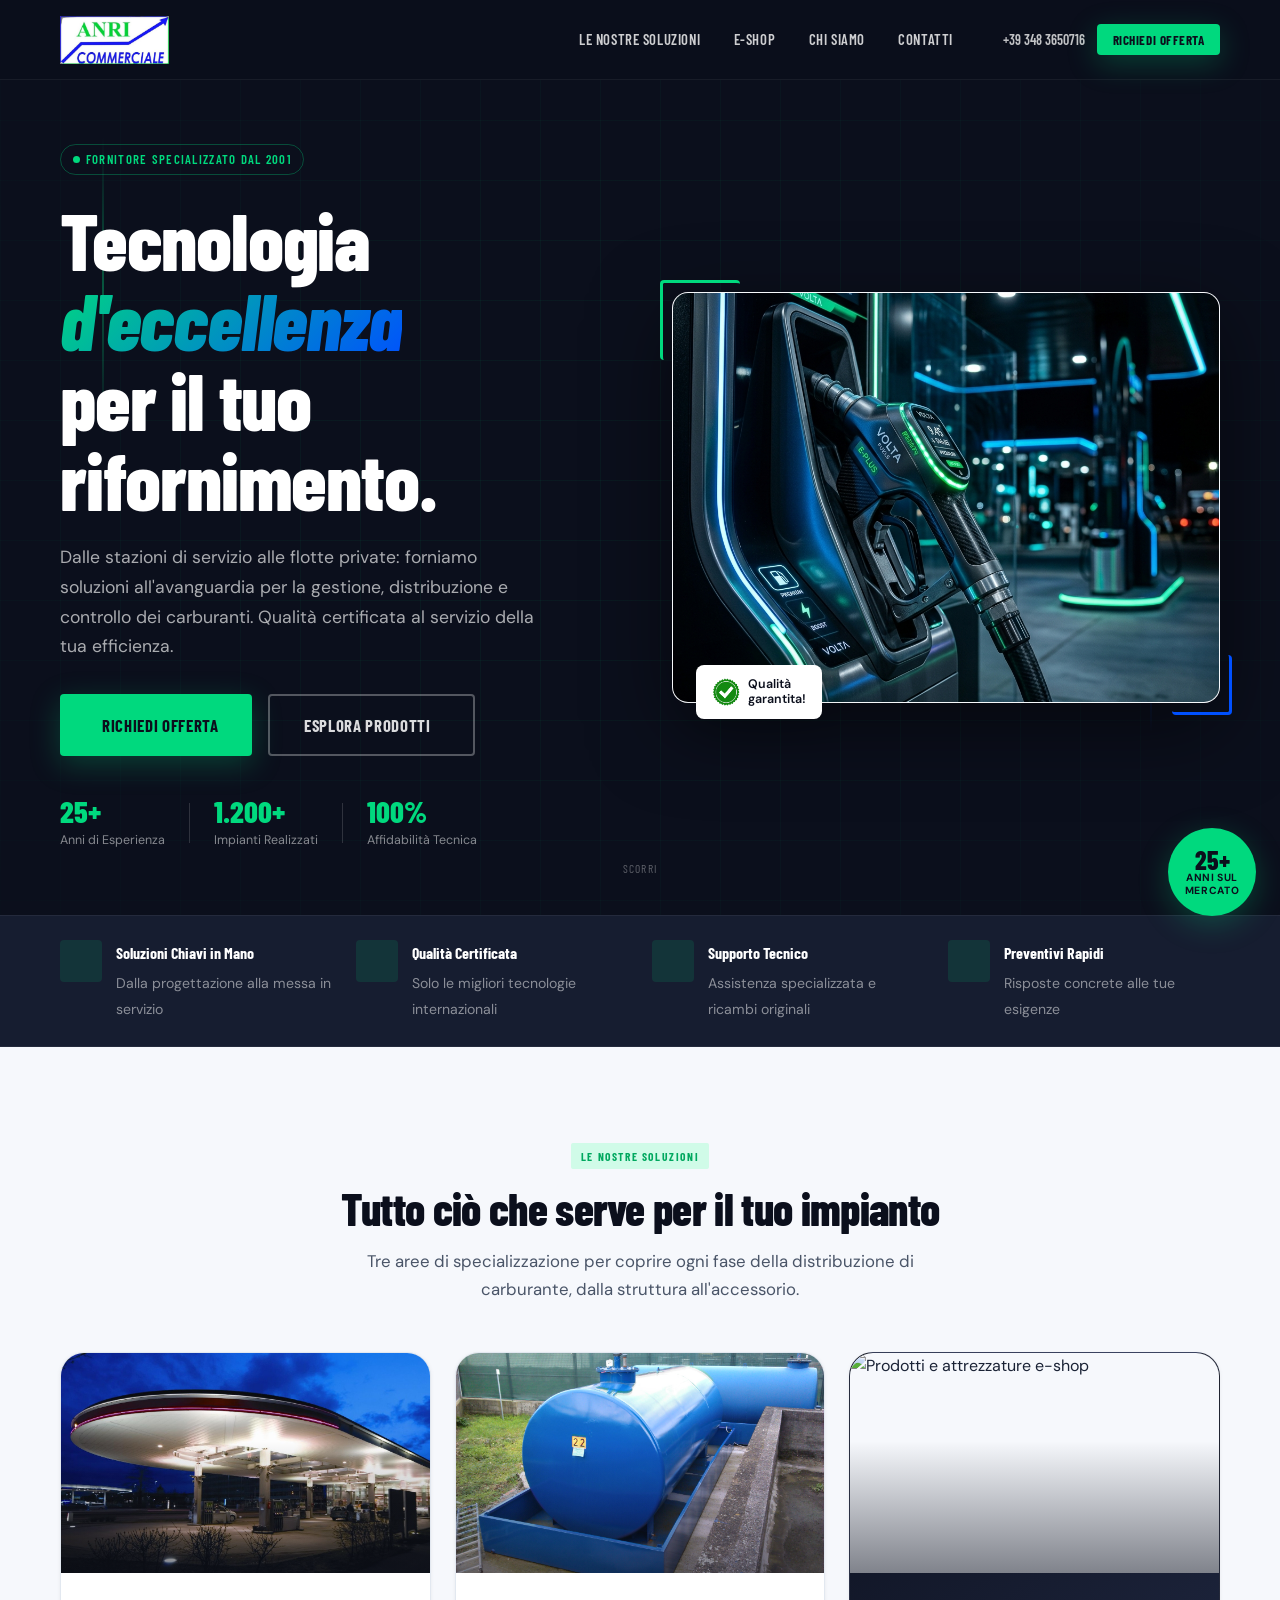
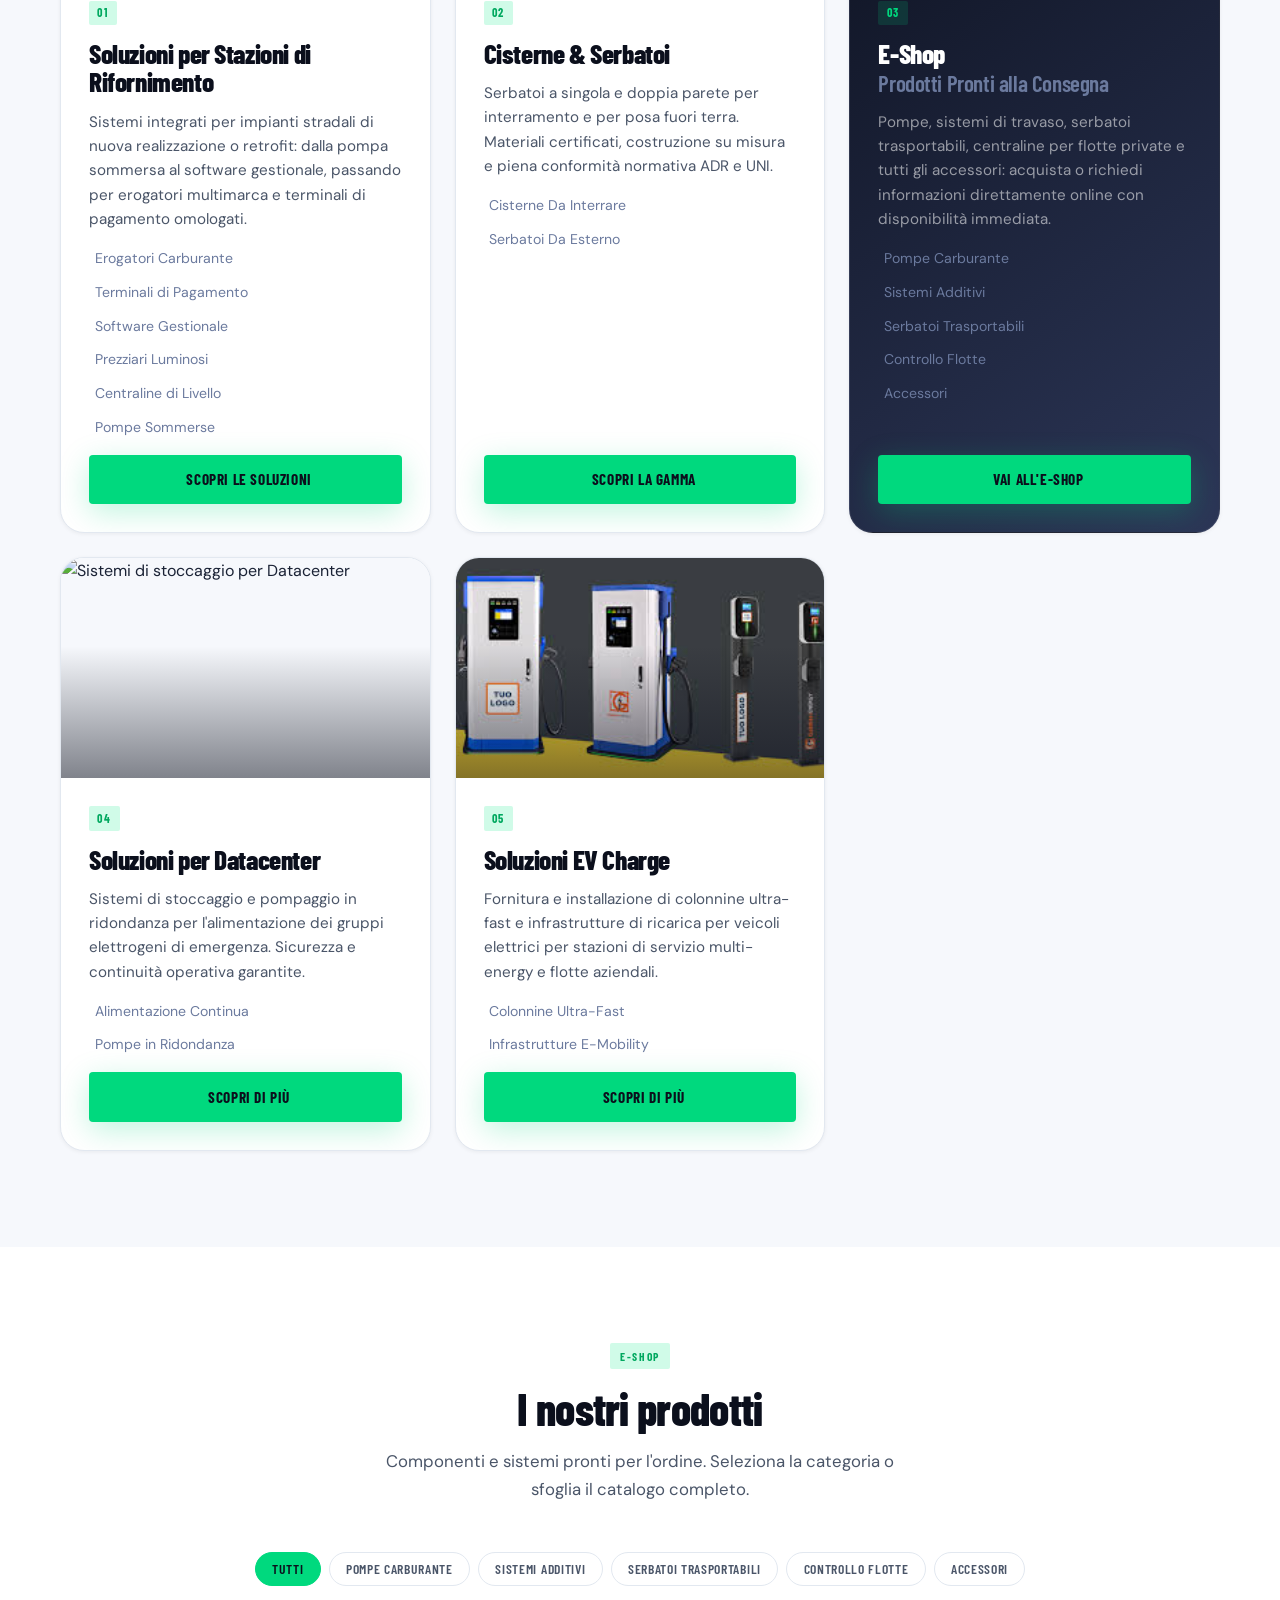
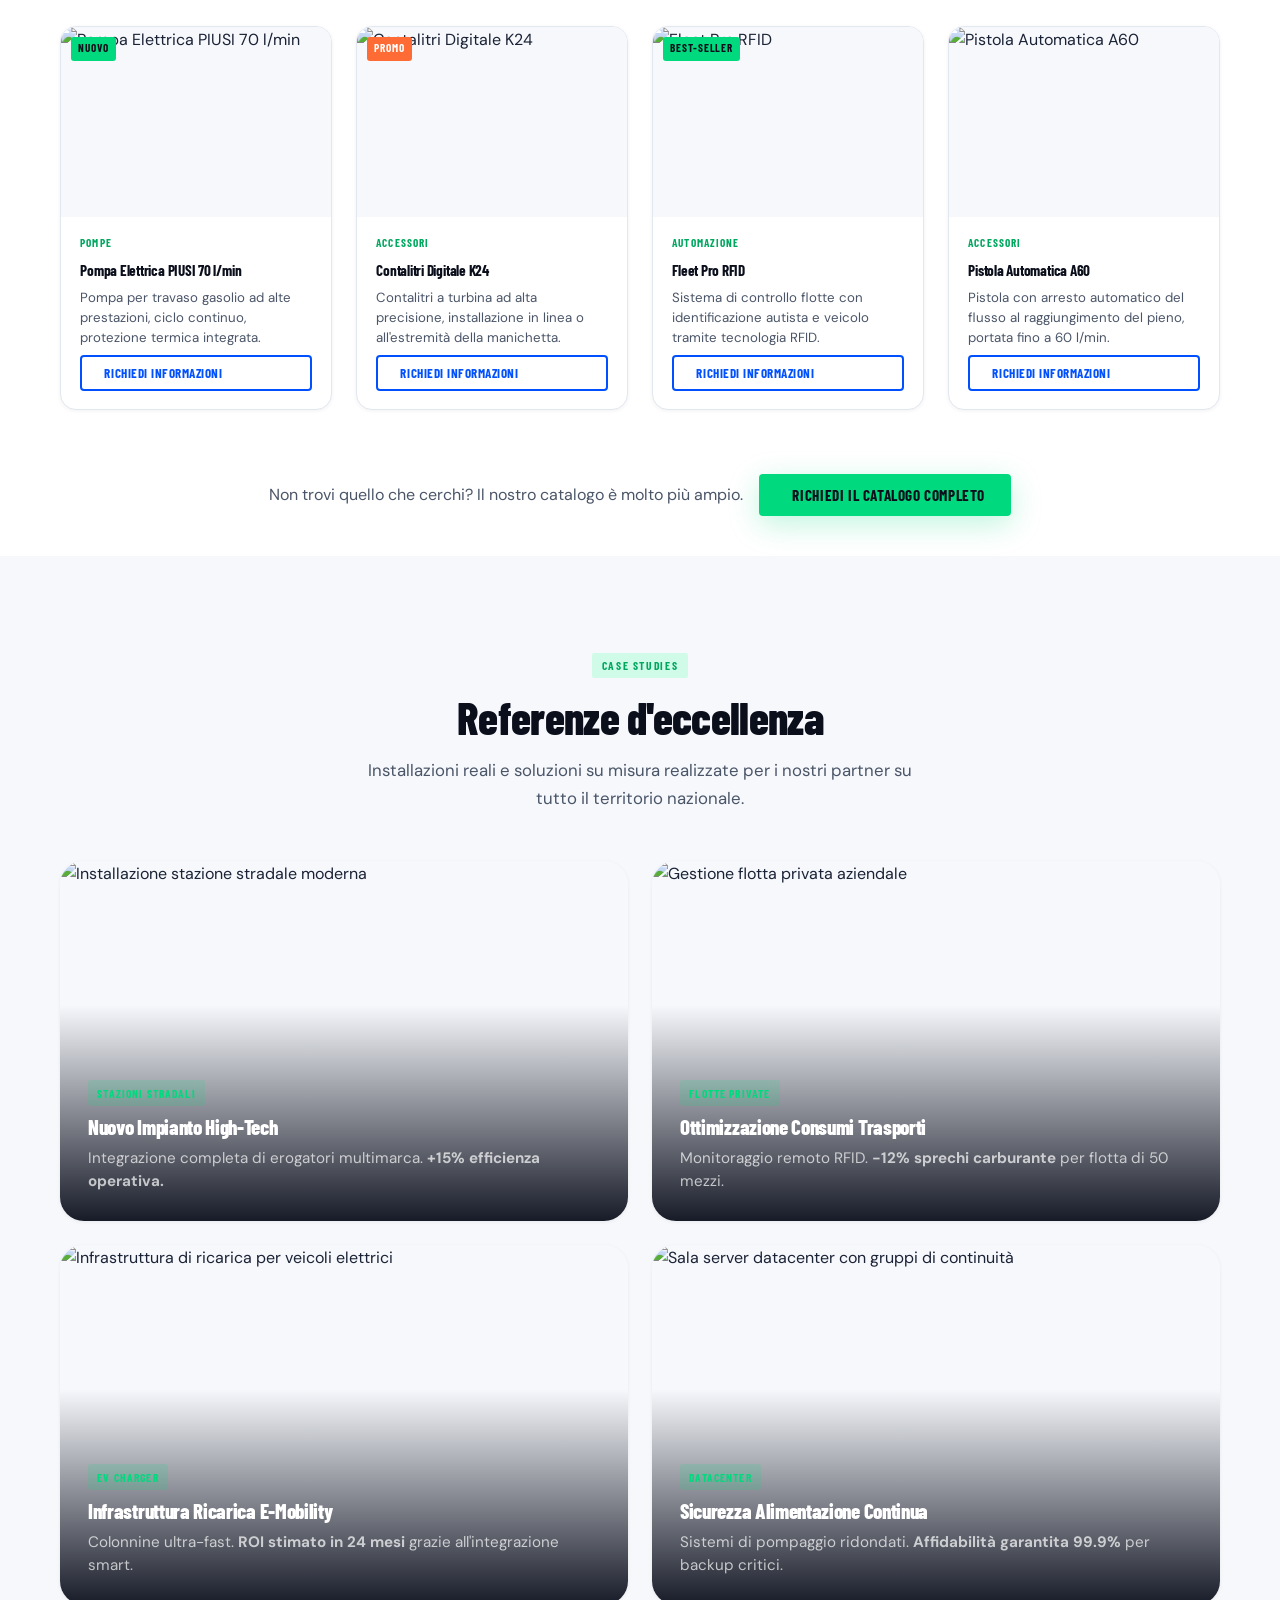
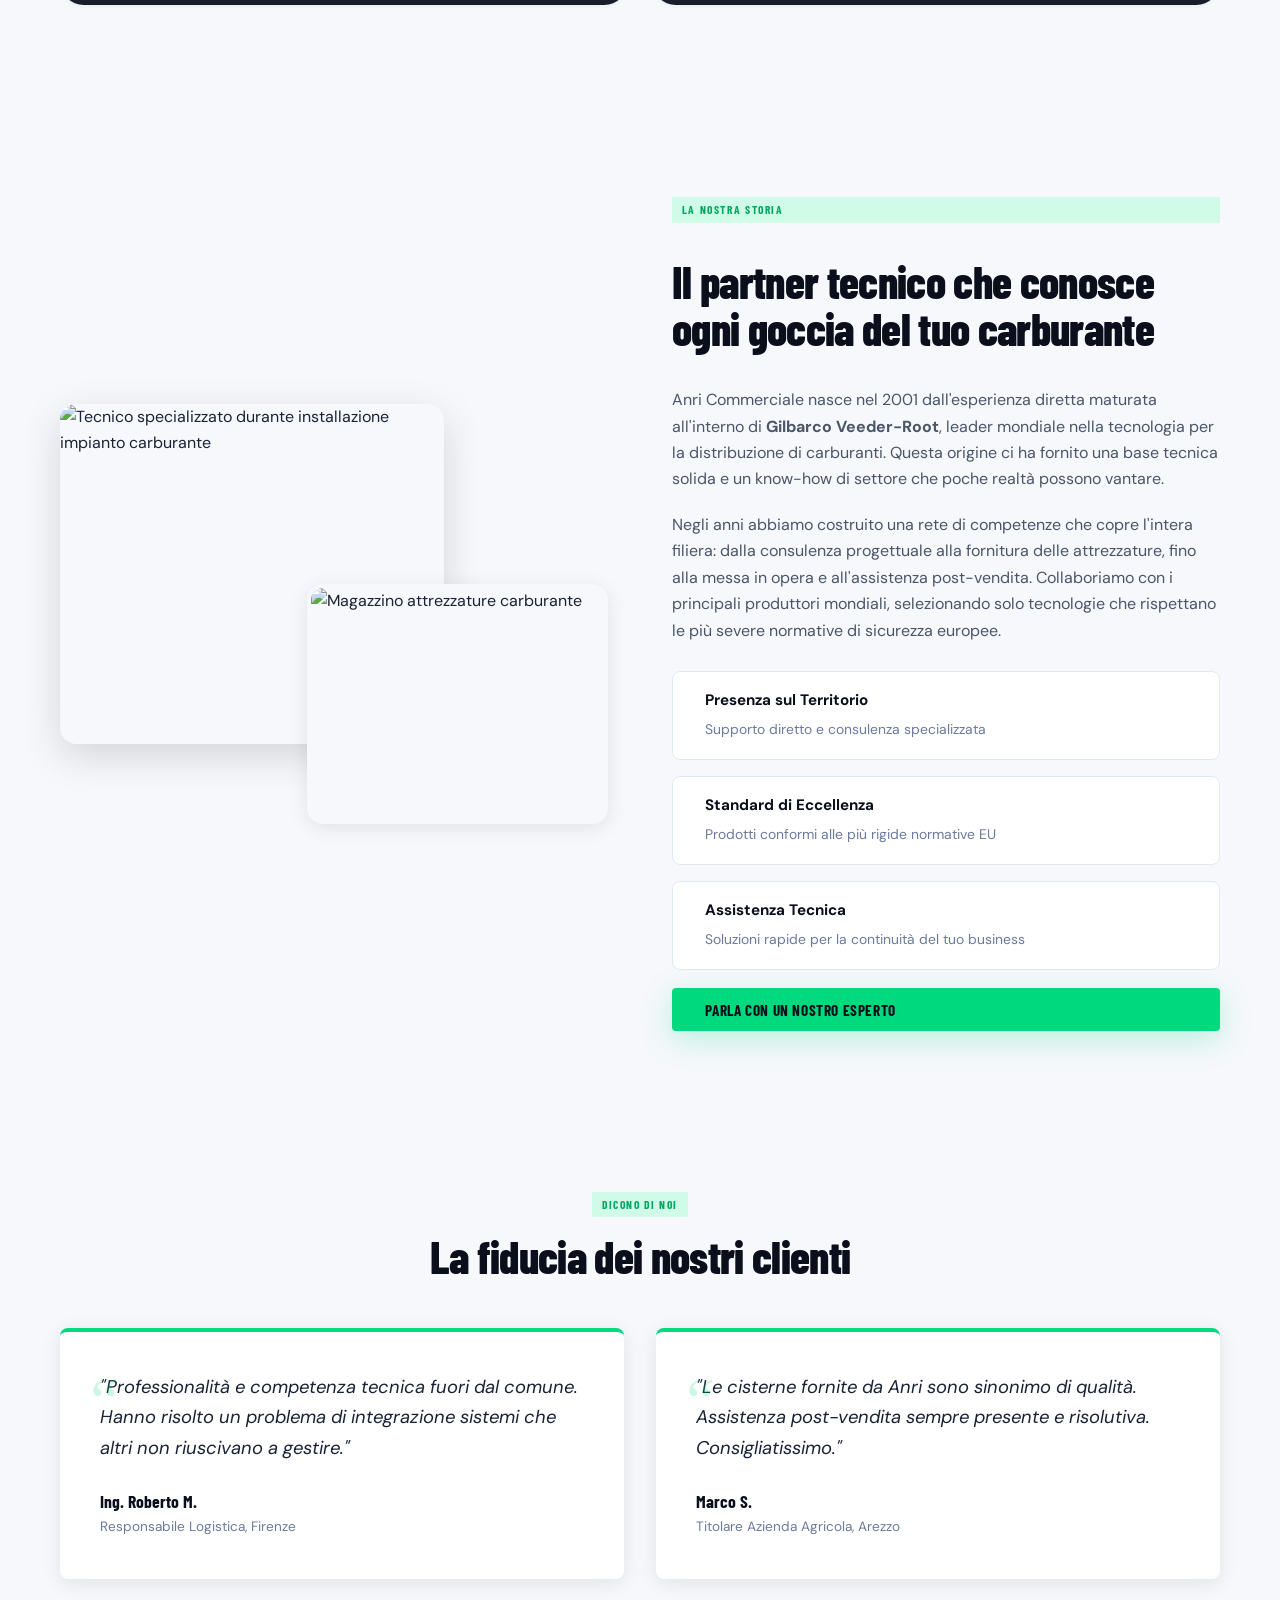
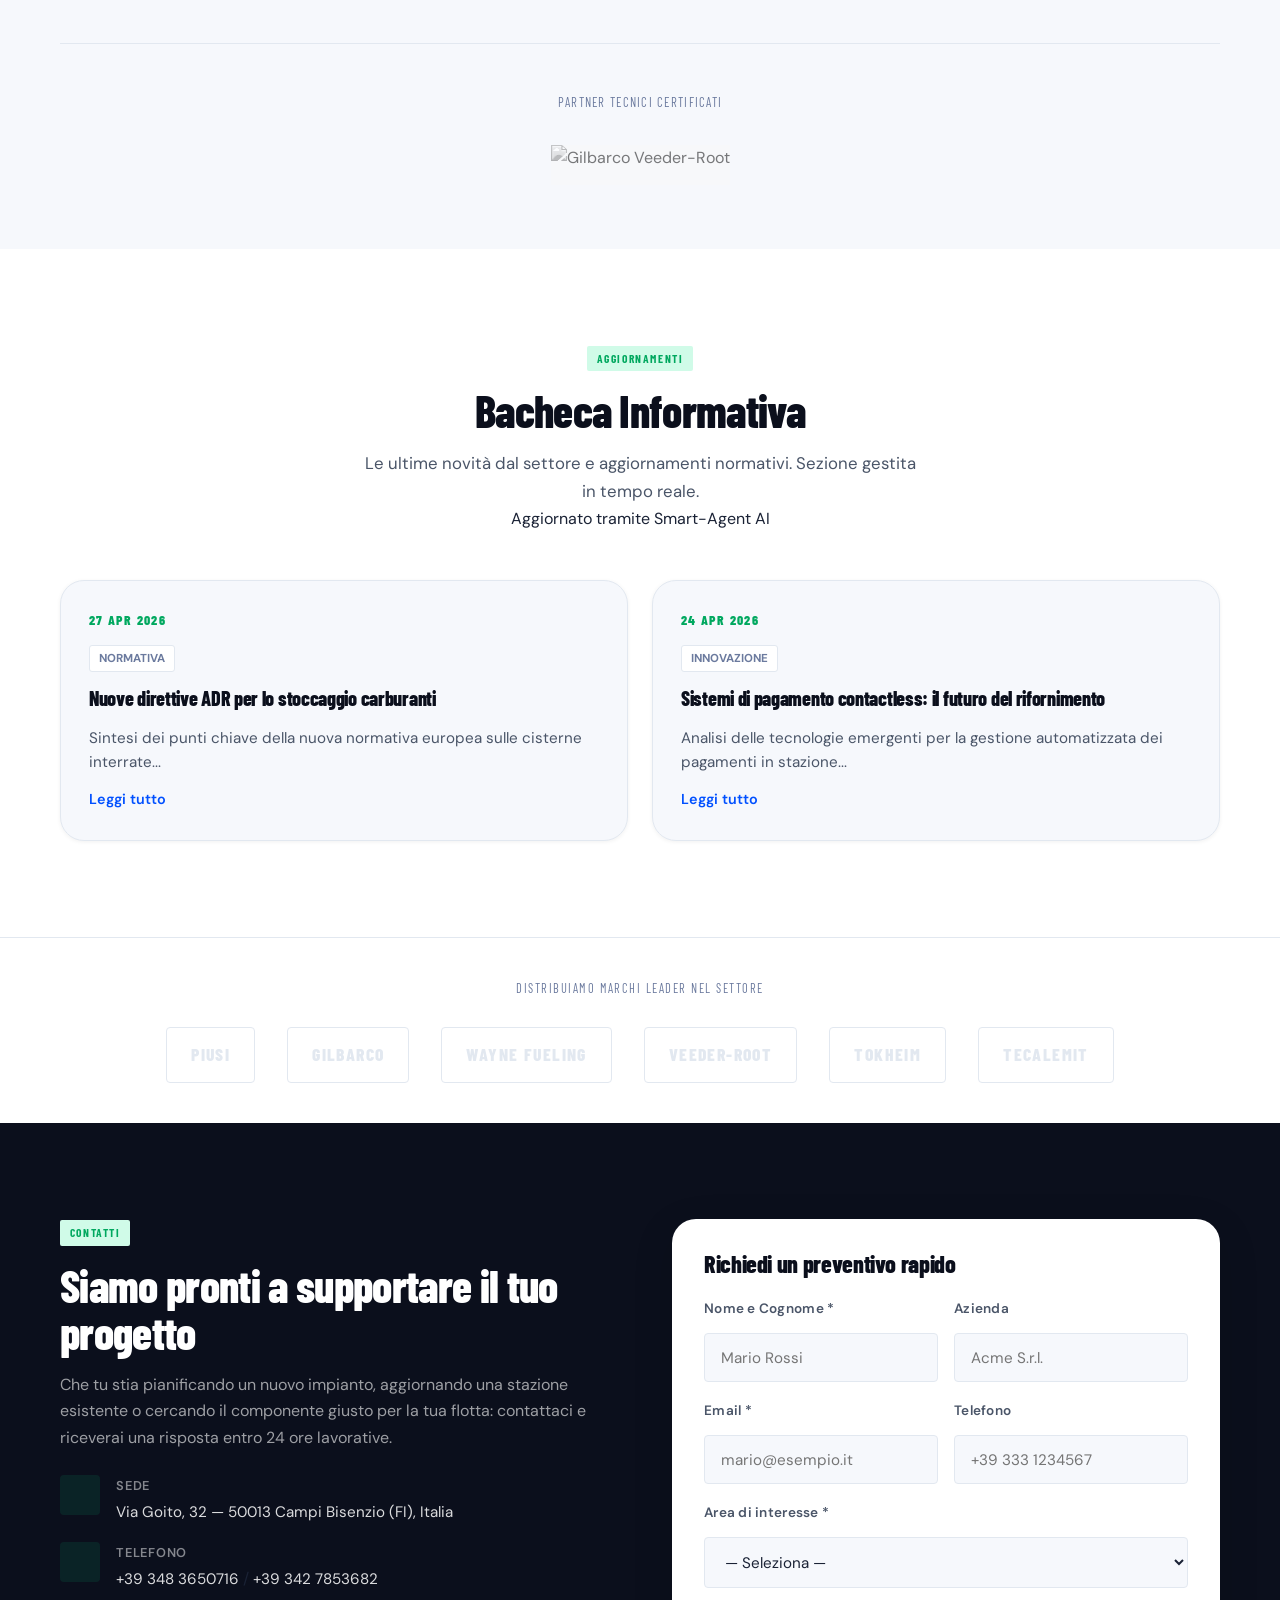
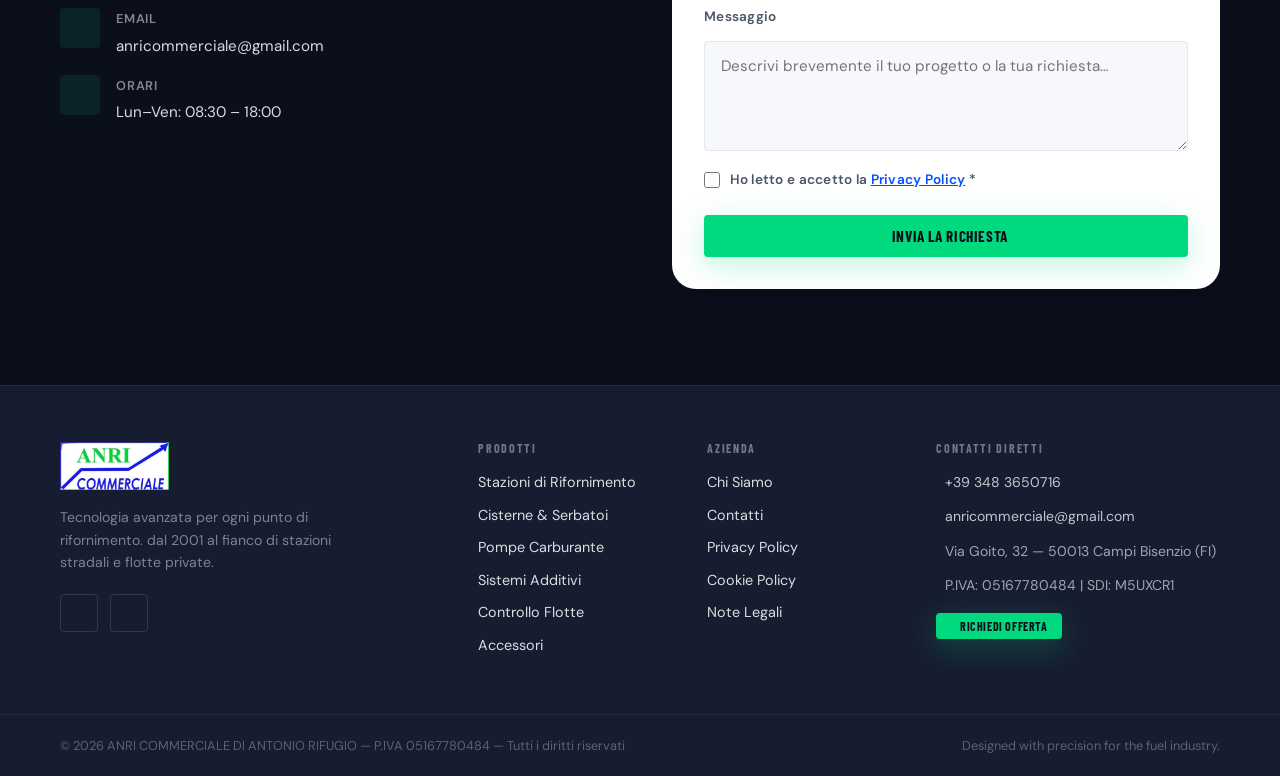
==== index.html @ 0af2dbb2 "FormUpdate" ====
<!DOCTYPE html>
<html lang="it">

<head>
  <meta charset="UTF-8" />
  <meta name="viewport" content="width=device-width, initial-scale=1.0" />

  <!-- Global site tag (gtag.js) - Google Analytics -->
  <script async src="https://www.googletagmanager.com/gtag/js?id=G-XXXXXXXXXX"></script>
  <script>
    window.dataLayer = window.dataLayer || [];
    function gtag() { dataLayer.push(arguments); }
    gtag('js', new Date());
    gtag('config', 'G-XXXXXXXXXX');
  </script>


  <!-- ===== SEO META TAGS ===== -->
  <title>Anri Commerciale – Attrezzature per Erogazione e Movimentazione Carburanti</title>
  <meta name="description"
    content="Anri Commerciale: fornitore specializzato in attrezzature per stazioni di rifornimento, cisterne, erogatori, pompe e sistemi di controllo carburanti per impianti stradali e flotte private. Richiedi un'offerta personalizzata." />
  <meta name="keywords"
    content="attrezzature carburanti, erogatori carburante, pompe carburante, cisterne interrate, stazioni rifornimento, flotte private, sistemi travaso carburante, Anri Commerciale" />
  <meta name="robots" content="index, follow" />
  <meta name="author" content="Anri Commerciale" />
  <link rel="canonical" href="https://www.anricommerciale.it/" />

  <!-- Open Graph -->
  <meta property="og:type" content="website" />
  <meta property="og:url" content="https://www.anricommerciale.it/" />
  <meta property="og:title" content="Anri Commerciale – Soluzioni Complete per Carburanti" />
  <meta property="og:description"
    content="Dalla stazione di rifornimento alla flotta privata: forniamo tecnologie avanzate per la distribuzione, movimentazione e controllo dei carburanti." />
  <meta property="og:image" content="https://images.unsplash.com/photo-1558618666-fcd25c85cd64?w=1200&q=80" />

  <!-- Twitter Card -->
  <meta name="twitter:card" content="summary_large_image" />
  <meta name="twitter:title" content="Anri Commerciale – Attrezzature per Carburanti" />
  <meta name="twitter:description"
    content="Soluzioni per stazioni di rifornimento, cisterne e flotte private. Tecnologia italiana, affidabilità comprovata." />

  <!-- Fonts -->
  <link rel="preconnect" href="https://fonts.googleapis.com" />
  <link rel="preconnect" href="https://fonts.gstatic.com" crossorigin />
  <link
    href="https://fonts.googleapis.com/css2?family=Barlow+Condensed:wght@400;600;700;800&family=DM+Sans:ital,opsz,wght@0,9..40,300;0,9..40,400;0,9..40,500;0,9..40,600;1,9..40,400&display=swap"
    rel="stylesheet" />

  <!-- Preload critical LCP hero image -->
  <link rel="preload" as="image" href="hero_fuel_station_premium.png" />

  <!-- Icons (Feather) -->
  <script src="https://unpkg.com/feather-icons"></script>

  <link rel="stylesheet" href="style.css" />
</head>

<body>

  <!-- ===================================================
       HEADER / NAVIGATION
  =================================================== -->
  <header class="site-header" id="site-header">
    <div class="container header-inner">

      <!-- Logo -->
      <a href="index.html" class="logo" aria-label="Anri Commerciale – Home"><img src="Logo_OK.jpg"
          alt="Anri Commerciale" style="height:48px;width:auto;display:block;" /></a>

      <!-- Primary Nav -->
      <nav class="primary-nav" id="primary-nav" aria-label="Navigazione principale">
        <ul class="nav-list">

          <li class="nav-item has-dropdown">
            <a href="#" class="nav-link">
              Le Nostre Soluzioni <i data-feather="chevron-down"></i>
            </a>
            <ul class="dropdown-menu">
              <li class="has-sub-dropdown">
                <a href="stazioni.html">Stazioni di Rifornimento <i data-feather="chevron-right"></i></a>
                <ul class="sub-dropdown-menu">
                  <li><a href="stazioni.html">Erogatori</a></li>
                  <li><a href="stazioni.html">Terminali di Pagamento</a></li>
                  <li><a href="stazioni.html">Gestionale per Stazione</a></li>
                  <li><a href="stazioni.html">Prezziari Luminosi</a></li>
                  <li><a href="stazioni.html">Centraline di Livello</a></li>
                  <li><a href="stazioni.html">Pompe Sommerse</a></li>
                </ul>
              </li>
              <li class="has-sub-dropdown">
                <a href="cisterne.html">Cisterne &amp; Serbatoi <i data-feather="chevron-right"></i></a>
                <ul class="sub-dropdown-menu">
                  <li><a href="cisterne.html">Da Interrare</a></li>
                  <li><a href="cisterne.html">Da Esterno (Fuori Terra)</a></li>
                </ul>
              </li>
              <li class="has-sub-dropdown">
                <a href="datacenter.html">Datacenter <i data-feather="chevron-right"></i></a>
                <ul class="sub-dropdown-menu">
                  <li><a href="datacenter.html">Alimentazione Continua</a></li>
                  <li><a href="datacenter.html">Pompe in Ridondanza</a></li>
                </ul>
              </li>
              <li class="has-sub-dropdown">
                <a href="ev-charge.html">EV Charge <i data-feather="chevron-right"></i></a>
                <ul class="sub-dropdown-menu">
                  <li><a href="ev-charge.html">Colonnine Ultra-Fast</a></li>
                  <li><a href="ev-charge.html">Infrastrutture E-Mobility</a></li>
                </ul>
              </li>
            </ul>
          </li>
          <li class="nav-item has-dropdown">
            <a href="eshop.html" class="nav-link">
              E-Shop <i data-feather="chevron-down"></i>
            </a>
            <ul class="dropdown-menu">
              <li><a href="eshop.html">Pompe per Carburante</a></li>
              <li><a href="eshop.html">Sistemi per Additivi</a></li>
              <li><a href="eshop.html">Serbatoi Trasportabili</a></li>
              <li><a href="eshop.html">Controllo Flotte</a></li>
              <li><a href="eshop.html">Accessori</a></li>
            </ul>
          </li>

          <li class="nav-item has-dropdown">
            <a href="chi-siamo.html" class="nav-link">
              Chi Siamo <i data-feather="chevron-down"></i>
            </a>
            <ul class="dropdown-menu">
              <li><a href="#referenze">Case Studies</a></li>
              <li><a href="chi-siamo.html">La nostra storia</a></li>
            </ul>
          </li>

          <li class="nav-item">
            <a href="contatti.html" class="nav-link">Contatti</a>
          </li>

        </ul>
      </nav>

      <!-- CTA + Hamburger -->
      <div class="header-actions">
        <a href="tel:+393483650716" class="header-phone" aria-label="Chiama Anri Commerciale">
          <i data-feather="phone"></i>
          <span>+39 348 3650716</span>
        </a>
        <button class="btn btn-primary btn-sm" onclick="openModal()">Richiedi Offerta</button>
        <button class="hamburger" id="hamburger" aria-label="Apri menu" aria-expanded="false"
          aria-controls="primary-nav">
          <span></span><span></span><span></span>
        </button>
      </div>

    </div>
  </header>

  <!-- ===================================================
       MAIN CONTENT
  =================================================== -->
  <main id="main-content">

    <!-- ── HERO ── -->
    <section class="hero" aria-labelledby="hero-headline">
      <div class="hero-bg-grid"></div>
      <div class="hero-accent-line hero-accent-1"></div>
      <div class="hero-accent-line hero-accent-2"></div>

      <div class="container hero-inner">
        <div class="hero-content">
          <div class="hero-badge">
            <span class="badge-dot"></span>
            Fornitore Specializzato dal 2001
          </div>
          <h1 id="hero-headline" class="hero-title hero-anim-1">
            Tecnologia<br />
            <em class="hero-highlight">d'eccellenza</em><br />
            per il tuo<br />
            rifornimento.
          </h1>
          <p class="hero-desc hero-anim-2">
            Dalle stazioni di servizio alle flotte private: forniamo soluzioni all'avanguardia per la gestione,
            distribuzione e controllo dei carburanti. Qualità certificata al servizio della tua efficienza.
          </p>
          <div class="hero-actions hero-anim-3">
            <button class="btn btn-primary btn-lg" onclick="openModal('Richiesta Offerta Generale')">
              <i data-feather="send"></i>
              Richiedi Offerta
            </button>
            <a href="#categorie" class="btn btn-ghost btn-lg">
              Esplora Prodotti <i data-feather="arrow-down"></i>
            </a>
          </div>
          <div class="hero-stats hero-anim-4">
            <div class="stat">
              <span class="stat-num">25+</span>
              <span class="stat-label">Anni di Esperienza</span>
            </div>
            <div class="stat-divider"></div>
            <div class="stat">
              <span class="stat-num">1.200+</span>
              <span class="stat-label">Impianti Realizzati</span>
            </div>
            <div class="stat-divider"></div>
            <div class="stat">
              <span class="stat-num">100%</span>
              <span class="stat-label">Affidabilità Tecnica</span>
            </div>
          </div>
        </div>

        <div class="hero-visual">
          <div class="hero-img-wrap">
            <img src="hero_fuel_station_premium.png" alt="Stazione di rifornimento professionale con erogatori moderni"
              width="720" height="540" loading="eager" class="hero-img" onerror="this.style.display='none'" />
            <div class="hero-img-badge" style="display: flex; align-items: center; gap: 8px; text-align: left;">
              <img src="Qualita.png" alt="Qualità" style="width: 28px; height: 28px;" />
              <span>Qualità<br />garantita!</span>
            </div>
          </div>
        </div>
      </div>

      <!-- Scroll cue -->
      <div class="scroll-cue" aria-hidden="true">
        <span>Scorri</span>
        <i data-feather="chevrons-down"></i>
      </div>
    </section>

    <!-- ── USP BAR ── -->
    <section class="usp-bar" aria-label="I nostri punti di forza">
      <div class="container">
        <ul class="usp-list">
          <li class="usp-item" data-reveal="fade" class="delay-100">
            <div class="usp-icon"><i data-feather="settings"></i></div>
            <div>
              <strong>Soluzioni Chiavi in Mano</strong>
              <span>Dalla progettazione alla messa in servizio</span>
            </div>
          </li>
          <li class="usp-item" data-reveal="fade" class="delay-200">
            <div class="usp-icon"><i data-feather="award"></i></div>
            <div>
              <strong>Qualità Certificata</strong>
              <span>Solo le migliori tecnologie internazionali</span>
            </div>
          </li>
          <li class="usp-item" data-reveal="fade" class="delay-300">
            <div class="usp-icon"><i data-feather="tool"></i></div>
            <div>
              <strong>Supporto Tecnico</strong>
              <span>Assistenza specializzata e ricambi originali</span>
            </div>
          </li>
          <li class="usp-item" data-reveal="fade" class="delay-400">
            <div class="usp-icon"><i data-feather="file-text"></i></div>
            <div>
              <strong>Preventivi Rapidi</strong>
              <span>Risposte concrete alle tue esigenze</span>
            </div>
          </li>
        </ul>
      </div>
    </section>

    <!-- ── MACRO CATEGORIE ── -->
    <section class="categorie" id="categorie" aria-labelledby="cat-heading">
      <div class="container">
        <div class="section-header">
          <span class="section-label">Le nostre soluzioni</span>
          <h2 id="cat-heading" class="section-title">Tutto ciò che serve per il tuo impianto</h2>
          <p class="section-desc">Tre aree di specializzazione per coprire ogni fase della distribuzione di carburante,
            dalla struttura all'accessorio.</p>
        </div>

        <div class="cat-grid">

          <!-- Categoria 1: Stazioni -->
          <article class="cat-card" id="soluzioni-rifornimento">
            <div class="cat-card-img-wrap">
              <img src="Stazione.jpg" alt="Erogatori carburante per stazione di rifornimento stradale" width="800"
                height="500" loading="lazy" />
              <div class="cat-card-overlay"></div>
            </div>
            <div class="cat-card-body">
              <div class="cat-card-number">01</div>
              <h3 class="cat-card-title">Soluzioni per Stazioni di Rifornimento</h3>
              <p class="cat-card-desc">Sistemi integrati per impianti stradali di nuova realizzazione o retrofit: dalla
                pompa sommersa al software gestionale, passando per erogatori multimarca e terminali di pagamento
                omologati.</p>
              <ul class="cat-subcategories">
                <li><i data-feather="chevron-right"></i> Erogatori Carburante</li>
                <li><i data-feather="chevron-right"></i> Terminali di Pagamento</li>
                <li><i data-feather="chevron-right"></i> Software Gestionale</li>
                <li><i data-feather="chevron-right"></i> Prezziari Luminosi</li>
                <li><i data-feather="chevron-right"></i> Centraline di Livello</li>
                <li><i data-feather="chevron-right"></i> Pompe Sommerse</li>
              </ul>
              <a href="stazioni.html" class="btn btn-primary">
                <i data-feather="arrow-right"></i> Scopri le soluzioni
              </a>
            </div>
          </article>

          <!-- Categoria 2: Cisterne -->
          <article class="cat-card" id="cisterne">
            <div class="cat-card-img-wrap">
              <img src="Cisterna.jpg" alt="Cisterna interrata per deposito carburante" width="700" height="450"
                loading="lazy" />
              <div class="cat-card-overlay"></div>
            </div>
            <div class="cat-card-body">
              <div class="cat-card-number">02</div>
              <h3 class="cat-card-title">Cisterne &amp; Serbatoi</h3>
              <p class="cat-card-desc">Serbatoi a singola e doppia parete per interramento e per posa fuori terra.
                Materiali certificati, costruzione su misura e piena conformità normativa ADR e UNI.</p>
              <ul class="cat-subcategories">
                <li><i data-feather="chevron-right"></i> Cisterne Da Interrare</li>
                <li><i data-feather="chevron-right"></i> Serbatoi Da Esterno</li>
              </ul>
              <a href="cisterne.html" class="btn btn-primary">
                <i data-feather="arrow-right"></i> Scopri la gamma
              </a>
            </div>
          </article>

          <!-- Categoria 3: E-Shop -->
          <article class="cat-card cat-card--eshop" id="eshop-card">
            <div class="cat-card-img-wrap">
              <img src="https://piarulliagrigarden.com/wp-content/uploads/2023/02/ELETTROPOMPA-PIUSI-PHANTER-56.png"
                alt="Prodotti e attrezzature e-shop" width="700" height="450" loading="lazy" />
              <div class="cat-card-overlay"></div>
            </div>
            <div class="cat-card-body">
              <div class="cat-card-number">03</div>
              <h3 class="cat-card-title">E-Shop<br /><span>Prodotti Pronti alla Consegna</span></h3>
              <p class="cat-card-desc">Pompe, sistemi di travaso, serbatoi trasportabili, centraline per flotte private
                e tutti gli accessori: acquista o richiedi informazioni direttamente online con disponibilità immediata.
              </p>
              <ul class="cat-subcategories">
                <li><i data-feather="chevron-right"></i> Pompe Carburante</li>
                <li><i data-feather="chevron-right"></i> Sistemi Additivi</li>
                <li><i data-feather="chevron-right"></i> Serbatoi Trasportabili</li>
                <li><i data-feather="chevron-right"></i> Controllo Flotte</li>
                <li><i data-feather="chevron-right"></i> Accessori</li>
              </ul>
              <a href="eshop.html" class="btn btn-primary">
                <i data-feather="shopping-bag"></i> Vai all'E-Shop
              </a>
            </div>
          </article>

          <!-- Categoria 4: Datacenter -->
          <article class="cat-card" id="datacenter">
            <div class="cat-card-img-wrap">
              <img src="Datacenter.jpg" alt="Sistemi di stoccaggio per Datacenter" width="700" height="450"
                loading="lazy" />
              <div class="cat-card-overlay"></div>
            </div>
            <div class="cat-card-body">
              <div class="cat-card-number">04</div>
              <h3 class="cat-card-title">Soluzioni per Datacenter</h3>
              <p class="cat-card-desc">Sistemi di stoccaggio e pompaggio in ridondanza per l'alimentazione dei gruppi
                elettrogeni di emergenza. Sicurezza e continuità operativa garantite.</p>
              <ul class="cat-subcategories">
                <li><i data-feather="chevron-right"></i> Alimentazione Continua</li>
                <li><i data-feather="chevron-right"></i> Pompe in Ridondanza</li>
              </ul>
              <a href="datacenter.html" class="btn btn-primary">
                <i data-feather="arrow-right"></i> Scopri di più
              </a>
            </div>
          </article>

          <!-- Categoria 5: EV Charge -->
          <article class="cat-card" id="ev-charge">
            <div class="cat-card-img-wrap">
              <img
                src="[data-uri]"
                alt="Infrastruttura di ricarica per veicoli elettrici" width="700" height="450" loading="lazy" />
              <div class="cat-card-overlay"></div>
            </div>
            <div class="cat-card-body">
              <div class="cat-card-number">05</div>
              <h3 class="cat-card-title">Soluzioni EV Charge</h3>
              <p class="cat-card-desc">Fornitura e installazione di colonnine ultra-fast e infrastrutture di ricarica
                per veicoli elettrici per stazioni di servizio multi-energy e flotte aziendali.</p>
              <ul class="cat-subcategories">
                <li><i data-feather="chevron-right"></i> Colonnine Ultra-Fast</li>
                <li><i data-feather="chevron-right"></i> Infrastrutture E-Mobility</li>
              </ul>
              <a href="ev-charge.html" class="btn btn-primary">
                <i data-feather="arrow-right"></i> Scopri di più
              </a>
            </div>
          </article>

        </div>
      </div>
    </section>

    <!-- ── E-SHOP PRODOTTI ── -->
    <section class="eshop-section" id="eshop" aria-labelledby="eshop-heading">
      <div class="container">
        <div class="section-header">
          <span class="section-label">E-Shop</span>
          <h2 id="eshop-heading" class="section-title">I nostri prodotti</h2>
          <p class="section-desc">Componenti e sistemi pronti per l'ordine. Seleziona la categoria o sfoglia il catalogo
            completo.</p>
        </div>

        <!-- Filtri Categoria -->
        <div class="eshop-filters" role="tablist" aria-label="Filtra per categoria">
          <button class="filter-btn active" data-filter="all" role="tab" aria-selected="true">Tutti</button>
          <button class="filter-btn" data-filter="pompe" role="tab" aria-selected="false">Pompe Carburante</button>
          <button class="filter-btn" data-filter="additivi" role="tab" aria-selected="false">Sistemi Additivi</button>
          <button class="filter-btn" data-filter="serbatoi" role="tab" aria-selected="false">Serbatoi
            Trasportabili</button>
          <button class="filter-btn" data-filter="flotte" role="tab" aria-selected="false">Controllo Flotte</button>
          <button class="filter-btn" data-filter="accessori" role="tab" aria-selected="false">Accessori</button>
        </div>

        <!-- Product Grid -->
        <div class="product-grid" id="product-grid">
          <div class="loading-state" style="grid-column: 1/-1; text-align: center; padding: 3rem; color: var(--muted);">
            <p>Caricamento prodotti in evidenza...</p>
          </div>
        </div><!-- /product-grid -->

        <div class="eshop-cta-row">
          <p>Non trovi quello che cerchi? Il nostro catalogo è molto più ampio.</p>
          <button class="btn btn-primary" onclick="openModal('Richiesta Catalogo Completo')">
            <i data-feather="download"></i> Richiedi il Catalogo Completo
          </button>
        </div>

      </div>
    </section>

    <!-- ── CASE STUDIES (Referenze) ── -->
    <section class="case-studies" id="referenze" aria-labelledby="case-heading">
      <div class="container">
        <div class="section-header" data-reveal>
          <span class="section-label">Case Studies</span>
          <h2 id="case-heading" class="section-title">Referenze d'eccellenza</h2>
          <p class="section-desc">Installazioni reali e soluzioni su misura realizzate per i nostri partner su tutto il
            territorio nazionale.</p>
        </div>

        <div class="case-grid">
          <article class="case-card" data-reveal="left">
            <div class="case-img">
              <img src="https://images.unsplash.com/photo-1545558014-8692077e9b5c?w=800&q=75"
                alt="Installazione stazione stradale moderna" />
              <div class="case-overlay">
                <div class="case-info">
                  <span class="case-cat">Stazioni Stradali</span>
                  <h3>Nuovo Impianto High-Tech</h3>
                  <p>Integrazione completa di erogatori multimarca. <strong>+15% efficienza operativa.</strong></p>
                </div>
              </div>
            </div>
          </article>

          <article class="case-card delay-200" data-reveal="right">
            <div class="case-img">
              <img src="https://images.unsplash.com/photo-1581091226825-a6a2a5aee158?w=800&q=75"
                alt="Gestione flotta privata aziendale" />
              <div class="case-overlay">
                <div class="case-info">
                  <span class="case-cat">Flotte Private</span>
                  <h3>Ottimizzazione Consumi Trasporti</h3>
                  <p>Monitoraggio remoto RFID. <strong>-12% sprechi carburante</strong> per flotta di 50 mezzi.</p>
                </div>
              </div>
            </div>
          </article>

          <article class="case-card delay-300" data-reveal="left">
            <div class="case-img">
              <img src="https://images.unsplash.com/photo-1518599904199-0ca897819ddb?w=800&q=75"
                alt="Infrastruttura di ricarica per veicoli elettrici" />
              <div class="case-overlay">
                <div class="case-info">
                  <span class="case-cat">EV Charger</span>
                  <h3>Infrastruttura Ricarica E-Mobility</h3>
                  <p>Colonnine ultra-fast. <strong>ROI stimato in 24 mesi</strong> grazie all'integrazione smart.</p>
                </div>
              </div>
            </div>
          </article>

          <article class="case-card delay-400" data-reveal="right">
            <div class="case-img">
              <img src="https://images.unsplash.com/photo-1558494949-ef010cbdcc31?w=800&q=75"
                alt="Sala server datacenter con gruppi di continuità" />
              <div class="case-overlay">
                <div class="case-info">
                  <span class="case-cat">Datacenter</span>
                  <h3>Sicurezza Alimentazione Continua</h3>
                  <p>Sistemi di pompaggio ridondati. <strong>Affidabilità garantita 99.9%</strong> per backup critici.
                  </p>
                </div>
              </div>
            </div>
          </article>
        </div>
      </div>
    </section>

    <!-- ── CHI SIAMO ── -->
    <section class="chi-siamo" id="chi-siamo" aria-labelledby="about-heading">
      <div class="container chi-siamo-inner">
        <div class="chi-siamo-visual">
          <div class="about-img-grid">
            <img src="https://images.unsplash.com/photo-1565008447742-97f6f38c985c?w=500&q=75"
              alt="Tecnico specializzato durante installazione impianto carburante" width="500" height="360"
              loading="lazy" class="about-img about-img--main" />
            <img src="https://images.unsplash.com/photo-1518676590629-3dcbd9c5a5c9?w=320&q=75"
              alt="Magazzino attrezzature carburante" width="320" height="240" loading="lazy"
              class="about-img about-img--secondary" />
          </div>
          <div class="about-exp-badge">
            <span class="exp-num">25+</span>
            <span class="exp-label">Anni sul<br />mercato</span>
          </div>
        </div>

        <div class="chi-siamo-content">
          <span class="section-label">La nostra storia</span>
          <h2 id="about-heading" class="section-title">Il partner tecnico che conosce ogni goccia del tuo carburante
          </h2>
          <p>Anri Commerciale nasce nel 2001 dall'esperienza diretta maturata all'interno di <strong>Gilbarco
              Veeder-Root</strong>, leader mondiale nella tecnologia per la distribuzione di carburanti. Questa origine
            ci ha fornito una base tecnica solida e un know-how di settore che poche realtà possono vantare.</p>
          <p>Negli anni abbiamo costruito una rete di competenze che copre l'intera filiera: dalla consulenza
            progettuale alla fornitura delle attrezzature, fino alla messa in opera e all'assistenza post-vendita.
            Collaboriamo con i principali produttori mondiali, selezionando solo tecnologie che rispettano le più severe
            normative di sicurezza europee.</p>
          <div class="about-pillars">
            <div class="pillar" data-reveal="fade" class="delay-100">
              <i data-feather="map-pin"></i>
              <div>
                <strong>Presenza sul Territorio</strong>
                <span>Supporto diretto e consulenza specializzata</span>
              </div>
            </div>
            <div class="pillar" data-reveal="fade" class="delay-200">
              <i data-feather="check-circle"></i>
              <div>
                <strong>Standard di Eccellenza</strong>
                <span>Prodotti conformi alle più rigide normative EU</span>
              </div>
            </div>
            <div class="pillar" data-reveal="fade" class="delay-300">
              <i data-feather="headphones"></i>
              <div>
                <strong>Assistenza Tecnica</strong>
                <span>Soluzioni rapide per la continuità del tuo business</span>
              </div>
            </div>
          </div>
          <button class="btn btn-primary" onclick="openModal('Contatto Chi Siamo')">
            <i data-feather="send"></i> Parla con un nostro esperto
          </button>
        </div>
      </div>
    </section>

    <!-- ── TESTIMONIALS ── -->
    <section class="testimonials" id="testimonianze" aria-labelledby="test-heading">
      <div class="container">
        <div class="section-header" data-reveal>
          <span class="section-label">Dicono di noi</span>
          <h2 id="test-heading" class="section-title">La fiducia dei nostri clienti</h2>
        </div>

        <div class="testimonial-grid">
          <div class="testimonial-card" data-reveal="fade">
            <div class="test-quote">"Professionalità e competenza tecnica fuori dal comune. Hanno risolto un problema di
              integrazione sistemi che altri non riuscivano a gestire."</div>
            <div class="test-author">
              <strong>Ing. Roberto M.</strong>
              <span>Responsabile Logistica, Firenze</span>
            </div>
          </div>
          <div class="testimonial-card delay-200" data-reveal="fade">
            <div class="test-quote">"Le cisterne fornite da Anri sono sinonimo di qualità. Assistenza post-vendita
              sempre presente e risolutiva. Consigliatissimo."</div>
            <div class="test-author">
              <strong>Marco S.</strong>
              <span>Titolare Azienda Agricola, Arezzo</span>
            </div>
          </div>
        </div>

        <div class="partner-logos" data-reveal="fade">
          <p class="partner-title">Partner Tecnici Certificati</p>
          <div class="logo-flex">
            <img
              src="https://upload.wikimedia.org/wikipedia/commons/thumb/e/e9/Gilbarco_Veeder-Root_logo.svg/320px-Gilbarco_Veeder-Root_logo.svg.png"
              alt="Gilbarco Veeder-Root" class="partner-logo" />
            <img src="https://www.piusi.com/images/piusi_logo.png" alt="Piusi" class="partner-logo"
              onerror="this.style.display='none'" />
            <img src="https://www.emiliana-serbatoi.com/images/logo.png" alt="Emiliana Serbatoi" class="partner-logo"
              onerror="this.style.display='none'" />
          </div>
        </div>
      </div>
    </section>

    <!-- ── NEWS (Bacheca Informativa) ── -->
    <section class="news-section" id="news" aria-labelledby="news-heading">
      <div class="container">
        <div class="section-header" data-reveal>
          <span class="section-label">Aggiornamenti</span>
          <h2 id="news-heading" class="section-title">Bacheca Informativa</h2>
          <p class="section-desc">Le ultime novità dal settore e aggiornamenti normativi. Sezione gestita in tempo
            reale.</p>
          <div class="ai-badge">
            <i data-feather="cpu"></i>
            <span>Aggiornato tramite Smart-Agent AI</span>
          </div>
        </div>

        <div class="news-feed" id="news-feed">
          <!-- [AUTOMATION POINT] 
               This section is prepared for dynamic injection by the News-Agent AI.
               Target ID: #news-feed | Format: .news-item blocks
          -->
          <!-- Placeholder per News automatiche -->
          <article class="news-item" data-reveal="fade" class="delay-100">
            <div class="news-date">27 APR 2026</div>
            <div class="news-content">
              <span class="news-tag">Normativa</span>
              <h3>Nuove direttive ADR per lo stoccaggio carburanti</h3>
              <p>Sintesi dei punti chiave della nuova normativa europea sulle cisterne interrate...</p>
              <a href="#" class="news-link">Leggi tutto <i data-feather="arrow-right"></i></a>
            </div>
          </article>

          <article class="news-item" data-reveal="fade" class="delay-200">
            <div class="news-date">24 APR 2026</div>
            <div class="news-content">
              <span class="news-tag">Innovazione</span>
              <h3>Sistemi di pagamento contactless: il futuro del rifornimento</h3>
              <p>Analisi delle tecnologie emergenti per la gestione automatizzata dei pagamenti in stazione...</p>
              <a href="#" class="news-link">Leggi tutto <i data-feather="arrow-right"></i></a>
            </div>
          </article>
        </div>
      </div>
    </section>

    <!-- ── PARTNER / BRAND ── -->
    <section class="partners" aria-label="Marchi che distribuiamo">
      <div class="container">
        <p class="partners-label">Distribuiamo marchi leader nel settore</p>
        <div class="partners-logos">
          <div class="partner-logo-slot">PIUSI</div>
          <div class="partner-logo-slot">GILBARCO</div>
          <div class="partner-logo-slot">WAYNE FUELING</div>
          <div class="partner-logo-slot">VEEDER-ROOT</div>
          <div class="partner-logo-slot">TOKHEIM</div>
          <div class="partner-logo-slot">TECALEMIT</div>
        </div>
      </div>
    </section>

    <!-- ── CONTATTI ── -->
    <section class="contatti" id="contatti" aria-labelledby="contact-heading">
      <div class="container contatti-inner">
        <div class="contact-info">
          <span class="section-label">Contatti</span>
          <h2 id="contact-heading" class="section-title">Siamo pronti a supportare il tuo progetto</h2>
          <p>Che tu stia pianificando un nuovo impianto, aggiornando una stazione esistente o cercando il componente
            giusto per la tua flotta: contattaci e riceverai una risposta entro 24 ore lavorative.</p>
          <ul class="contact-details">
            <li>
              <div class="contact-icon"><i data-feather="map-pin"></i></div>
              <div>
                <strong>Sede</strong>
                <span>Via Goito, 32 — 50013 Campi Bisenzio (FI), Italia</span>
              </div>
            </li>
            <li>
              <div class="contact-icon"><i data-feather="phone"></i></div>
              <div>
                <strong>Telefono</strong>
                <a href="tel:+393483650716">+39 348 3650716</a> / <a href="tel:+393427853682">+39 342 7853682</a>
              </div>
            </li>
            <li>
              <div class="contact-icon"><i data-feather="mail"></i></div>
              <div>
                <strong>Email</strong>
                <a href="mailto:anricommerciale@gmail.com">anricommerciale@gmail.com</a>
              </div>
            </li>
            <li>
              <div class="contact-icon"><i data-feather="clock"></i></div>
              <div>
                <strong>Orari</strong>
                <span>Lun–Ven: 08:30 – 18:00</span>
              </div>
            </li>
          </ul>
        </div>

        <div class="contact-form-wrap">
          <form class="inline-contact-form js-contact-form" id="inline-contact-form" novalidate>
            <h3>Richiedi un preventivo rapido</h3>
            <div class="form-row">
              <div class="form-group">
                <label for="cf-name">Nome e Cognome *</label>
                <input type="text" id="cf-name" name="name" placeholder="Mario Rossi" required />
              </div>
              <div class="form-group">
                <label for="cf-company">Azienda</label>
                <input type="text" id="cf-company" name="company" placeholder="Acme S.r.l." />
              </div>
            </div>
            <div class="form-row">
              <div class="form-group">
                <label for="cf-email">Email *</label>
                <input type="email" id="cf-email" name="email" placeholder="mario@esempio.it" required />
              </div>
              <div class="form-group">
                <label for="cf-phone">Telefono</label>
                <input type="tel" id="cf-phone" name="phone" placeholder="+39 333 1234567" />
              </div>
            </div>
            <div class="form-group">
              <label for="cf-interest">Area di interesse *</label>
              <select id="cf-interest" name="interest" required>
                <option value="">— Seleziona —</option>
                <option value="stazioni">Soluzioni per Stazioni di Rifornimento</option>
                <option value="cisterne">Cisterne &amp; Serbatoi</option>
                <option value="pompe">Pompe &amp; Sistemi di Travaso</option>
                <option value="flotte">Sistemi Controllo Flotte</option>
                <option value="eshop">Prodotto dall'E-Shop</option>
                <option value="altro">Altro</option>
              </select>
            </div>
            <div class="form-group">
              <label for="cf-message">Messaggio</label>
              <textarea id="cf-message" name="message" rows="4"
                placeholder="Descrivi brevemente il tuo progetto o la tua richiesta…"></textarea>
            </div>
            <div class="form-group form-check">
              <input type="checkbox" id="cf-privacy" name="privacy" required />
              <label for="cf-privacy">Ho letto e accetto la <a href="#" target="_blank">Privacy Policy</a> *</label>
            </div>
            <button type="submit" class="btn btn-primary btn-full">
              <i data-feather="send"></i> Invia la Richiesta
            </button>
          </form>
        </div>
      </div>
    </section>

  </main>

  <!-- ===================================================
       FOOTER
  =================================================== -->
  <footer class="site-footer" role="contentinfo">
    <div class="container footer-inner">

      <div class="footer-brand">
        <div class="logo">
          <img src="Logo_OK.jpg" alt="Anri Commerciale" style="height:48px;width:auto;display:block;" />
        </div>
        <p class="footer-tagline">Tecnologia avanzata per ogni punto di rifornimento. dal 2001 al fianco di stazioni
          stradali e flotte private.</p>
        <div class="footer-social">
          <a href="#" aria-label="LinkedIn Anri Commerciale"><i data-feather="linkedin"></i></a>
          <a href="#" aria-label="Facebook Anri Commerciale"><i data-feather="facebook"></i></a>
        </div>
      </div>

      <nav class="footer-nav" aria-label="Link rapidi">
        <h4>Prodotti</h4>
        <ul>
          <li><a href="stazioni.html">Stazioni di Rifornimento</a></li>
          <li><a href="cisterne.html">Cisterne &amp; Serbatoi</a></li>
          <li><a href="eshop.html">Pompe Carburante</a></li>
          <li><a href="eshop.html">Sistemi Additivi</a></li>
          <li><a href="eshop.html">Controllo Flotte</a></li>
          <li><a href="eshop.html">Accessori</a></li>
        </ul>
      </nav>

      <nav class="footer-nav" aria-label="Informazioni aziendali">
        <h4>Azienda</h4>
        <ul>
          <li><a href="chi-siamo.html">Chi Siamo</a></li>
          <li><a href="contatti.html">Contatti</a></li>
          <li><a href="#">Privacy Policy</a></li>
          <li><a href="#">Cookie Policy</a></li>
          <li><a href="#">Note Legali</a></li>
        </ul>
      </nav>

      <div class="footer-contact-block">
        <h4>Contatti Diretti</h4>
        <ul>
          <li><i data-feather="phone"></i> <a href="tel:+393483650716">+39 348 3650716</a></li>
          <li><i data-feather="mail"></i> <a href="mailto:anricommerciale@gmail.com">anricommerciale@gmail.com</a></li>
          <li><i data-feather="map-pin"></i> Via Goito, 32 — 50013 Campi Bisenzio (FI)</li>
          <li><i data-feather="info"></i> P.IVA: 05167780484 | SDI: M5UXCR1</li>
        </ul>
        <button class="btn btn-primary btn-sm footer-cta" onclick="openModal('Footer CTA')">
          <i data-feather="send"></i> Richiedi Offerta
        </button>
      </div>

    </div>

    <div class="footer-bottom">
      <div class="container">
        <p>&copy; <span id="footer-year"></span> ANRI COMMERCIALE DI ANTONIO RIFUGIO — P.IVA 05167780484 — Tutti i
          diritti riservati</p>
        <p>Designed with precision for the fuel industry.</p>
      </div>
    </div>
  </footer>

  <!-- ===================================================
       MODAL CONTATTO
  =================================================== -->
  <div class="modal-overlay" id="modal-overlay" role="dialog" aria-modal="true" aria-labelledby="modal-title" hidden>
    <div class="modal-box">
      <button class="modal-close" id="modal-close" aria-label="Chiudi finestra di dialogo">
        <i data-feather="x"></i>
      </button>
      <div class="modal-header">
        <div class="modal-icon"><i data-feather="send"></i></div>
        <h2 id="modal-title" class="modal-title">Richiedi un'offerta personalizzata</h2>
        <p class="modal-subtitle" id="modal-subtitle">Completa il modulo e ti ricontatteremo entro 24 ore lavorative.
        </p>
      </div>
      <form class="modal-form js-multi-step-form" id="modal-form" novalidate>
        <input type="hidden" id="modal-product" name="product" />

        <div class="form-progress">
          <div class="progress-bar">
            <div class="progress-bar-fill"></div>
          </div>
          <div class="step-labels">
            <span>Contatti</span>
            <span>Dettagli</span>
            <span>Invio</span>
          </div>
        </div>

        <!-- STEP 1: Contatti -->
        <div class="form-step active" data-step="1">
          <div class="form-row">
            <div class="form-group">
              <label for="m-name">Nome e Cognome *</label>
              <input type="text" id="m-name" name="name" placeholder="Mario Rossi" required />
            </div>
            <div class="form-group">
              <label for="m-company">Azienda</label>
              <input type="text" id="m-company" name="company" placeholder="Acme S.r.l." />
            </div>
          </div>
          <div class="form-row">
            <div class="form-group">
              <label for="m-email">Email *</label>
              <input type="email" id="m-email" name="email" placeholder="mario@esempio.it" required />
            </div>
            <div class="form-group">
              <label for="m-phone">Telefono</label>
              <input type="tel" id="m-phone" name="phone" placeholder="+39 333 1234567" />
            </div>
          </div>
          <div class="form-actions">
            <button type="button" class="btn btn-primary btn-next btn-full">Avanti <i
                data-feather="chevron-right"></i></button>
          </div>
        </div>

        <!-- STEP 2: Dettagli -->
        <div class="form-step" data-step="2">
          <div class="form-group">
            <label for="m-interest">Tipo di Impianto / Interesse *</label>
            <select id="m-interest" name="interest" required>
              <option value="">— Seleziona —</option>
              <option value="stazioni">Stazioni di Rifornimento</option>
              <option value="cisterne">Cisterne & Serbatoi</option>
              <option value="pompe">Pompe & Travaso</option>
              <option value="flotte">Controllo Flotte</option>
              <option value="altro">Altro</option>
            </select>
          </div>
          <div class="form-row">
            <div class="form-group">
              <label for="m-liters">Litraggio stimato (L)</label>
              <input type="text" id="m-liters" name="liters" placeholder="es. 5000" />
            </div>
            <div class="form-group">
              <label for="m-area">Area Geografica</label>
              <input type="text" id="m-area" name="area" placeholder="es. Toscana" />
            </div>
          </div>
          <div class="form-actions">
            <button type="button" class="btn btn-prev">Indietro</button>
            <button type="button" class="btn btn-primary btn-next">Avanti <i data-feather="chevron-right"></i></button>
          </div>
        </div>

        <!-- STEP 3: Invio -->
        <div class="form-step" data-step="3">
          <div class="form-group">
            <label for="m-timing">Quando prevedi di realizzare l'impianto? *</label>
            <select id="m-timing" name="timing" required>
              <option value="">— Seleziona —</option>
              <option value="asap">Il prima possibile</option>
              <option value="3months">Entro 3 mesi</option>
              <option value="6months">Oltre 6 mesi</option>
              <option value="info">Sola richiesta informazioni</option>
            </select>
          </div>
          <div class="form-group">
            <label for="m-message">Note aggiuntive</label>
            <textarea id="m-message" name="message" rows="3" placeholder="Altre informazioni utili…"></textarea>
          </div>
          <div class="form-group form-check">
            <input type="checkbox" id="m-privacy" name="privacy" required />
            <label for="m-privacy">Accetto la <a href="#" target="_blank">Privacy Policy</a> *</label>
          </div>
          <div class="form-actions">
            <button type="button" class="btn btn-prev">Indietro</button>
            <button type="submit" class="btn btn-primary">Invia Richiesta <i data-feather="send"></i></button>
          </div>
        </div>
      </form>
    </div>
  </div>

  <!-- ===================================================
       JAVASCRIPT
  =================================================== -->
  <script src="components.js"></script>
  <script>
    // Index page specific logic only: E-Shop dynamic product loading.
    document.addEventListener('DOMContentLoaded', async () => {
      const grid = document.getElementById('product-grid');
      if (!grid) return;

      try {
        const response = await fetch('prodotti.json');
        const products = await response.json();
        grid.innerHTML = '';

        products.forEach((p) => {
          const article = document.createElement('article');
          article.className = 'product-card';

          const rawCat = p.categoria.toLowerCase();
          const filterCat = rawCat === 'automazione' ? 'flotte' : rawCat;
          article.dataset.category = filterCat;

          const imgPath = `Prodotti/${p.titolo}.jpg`;
          const fallbackImg = 'https://images.unsplash.com/photo-1581092921461-eab62e97a780?w=400&q=75';
          const badgeHtml = p.tag
            ? `<span class="product-badge ${p.tag.toLowerCase() === 'promo' ? 'product-badge--promo' : ''}">${p.tag}</span>`
            : '';

          article.innerHTML = `
            <div class="product-img-wrap">
              <img src="${imgPath}" alt="${p.titolo}" width="400" height="300" loading="lazy" onerror="this.onerror=null; this.src='${fallbackImg}';">
              ${badgeHtml}
            </div>
            <div class="product-body">
              <span class="product-cat">${p.categoria}</span>
              <h3 class="product-name">${p.titolo}</h3>
              <p class="product-desc">${p.descrizione}</p>
              <button class="btn btn-outline btn-sm" onclick="openModal('${p.titolo.replace(/'/g, "\\'")}')">
                <i data-feather="info"></i> Richiedi Informazioni
              </button>
            </div>
          `;
          grid.appendChild(article);
        });

        if (window.feather) feather.replace();
      } catch (err) {
        console.error('Errore caricamento prodotti:', err);
        grid.innerHTML = '<p style="grid-column:1/-1; text-align:center;">Errore nel caricamento dei prodotti. Riprova più tardi.</p>';
      }
    });
  </script>
</body>

</html>
---- style.css ----
/* ============================================================
   ANRI COMMERCIALE â€” style.css
   Design: Industrial-Technical Precision
   Author: Senior Frontend Engineer
   Mobile-First | BEM-inspired | CSS Custom Properties
   ============================================================ */

/* â”€â”€ 1. RESET & ROOT â”€â”€ */
*, *::before, *::after { box-sizing: border-box; margin: 0; padding: 0; }

:root {
  /* Palette */
  --green:        #00D97E;
  --green-dark:   #00A85F;
  --green-light:  #D0FBE8;
  --blue:         #0050FF;
  --blue-dark:    #003ACC;
  --blue-light:   #D6E4FF;
  --dark:         #0B0F1C;
  --dark-2:       #161D30;
  --dark-3:       #05070A; /* Deeper dark for premium feel */
  --mid:          #2C3657;
  --muted:        #6B7A9E;
  --border:       #E2E8F0;
  --border-dark:  rgba(255,255,255,0.08);
  --bg-light:     #F6F8FC;
  --bg-white:     #FFFFFF;
  --text:         #1A2235;
  --text-light:   #4A5568;
  --glass:        rgba(255, 255, 255, 0.03);
  --glass-border: rgba(255, 255, 255, 0.08);

  /* Typography */
  --font-display: 'Barlow Condensed', sans-serif;
  --font-body:    'DM Sans', sans-serif;

  /* Spacing Scale */
  --sp-xs: 0.5rem;
  --sp-sm: 1rem;
  --sp-md: 1.5rem;
  --sp-lg: 2.5rem;
  --sp-xl: 4rem;
  --sp-2xl: 6rem;
  --sp-3xl: 8rem;

  /* Radius */
  --r-sm: 4px;
  --r-md: 8px;
  --r-lg: 16px;
  --r-xl: 24px;
  --r-full: 9999px;

  /* Shadow */
  --shadow-sm: 0 1px 4px rgba(0,0,0,.06);
  --shadow-md: 0 4px 20px rgba(0,0,0,.09);
  --shadow-lg: 0 12px 40px rgba(0,0,0,.14);
  --shadow-xl: 0 24px 60px rgba(0,0,0,.25);
  --shadow-green: 0 8px 30px rgba(0,217,126,.25);
  --shadow-blue:  0 8px 30px rgba(0,80,255,.2);

  /* Transitions */
  --ease-out: cubic-bezier(0.16, 1, 0.3, 1);
  --ease-in-out: cubic-bezier(0.65, 0, 0.35, 1);
  --ease: cubic-bezier(0.16, 1, 0.3, 1);
  --t-fast: 0.2s;
  --t-mid:  0.4s;
  --t-slow: 0.8s;

  /* Max width */
  --container: 1240px;
  --header-h: 80px;
}

html { scroll-behavior: smooth; -webkit-text-size-adjust: 100%; scroll-padding-top: var(--header-h); }

body {
  font-family: var(--font-body);
  font-size: 1rem;
  line-height: 1.65;
  color: var(--text);
  background: var(--bg-white);
  overflow-x: hidden;
}

img { 
  max-width: 100%; 
  height: auto; 
  display: block; 
  background-color: var(--bg-light); /* Skeleton effect placeholder */
}
a { color: inherit; text-decoration: none; }
ul { list-style: none; }
button { cursor: pointer; font-family: inherit; border: none; }

/* â”€â”€ 2. UTILITY â”€â”€ */
.container {
  width: 100%;
  max-width: var(--container);
  margin-inline: auto;
  padding-inline: 1.25rem;
}

@media (min-width: 768px)  { .container { padding-inline: 2rem; } }
@media (min-width: 1280px) { .container { padding-inline: 2.5rem; } }

/* â”€â”€ 3. TYPOGRAPHY â”€â”€ */
h1, h2, h3, h4, h5 {
  font-family: var(--font-display);
  line-height: 1.05;
  font-weight: 800;
  letter-spacing: -0.015em;
}

.section-label {
  display: inline-block;
  font-family: var(--font-display);
  font-weight: 700;
  font-size: 0.72rem;
  letter-spacing: 0.14em;
  text-transform: uppercase;
  color: var(--green-dark);
  background: var(--green-light);
  padding: 0.3em 0.85em;
  border-radius: 2px;
  margin-bottom: var(--sp-sm);
}

.section-title {
  font-size: clamp(1.9rem, 4vw, 2.8rem);
  color: var(--dark);
  margin-bottom: 1rem;
}

.section-desc {
  color: var(--text-light);
  font-size: 1.05rem;
  max-width: 560px;
}

.section-header {
  text-align: center;
  margin-bottom: 3rem;
}
.section-header .section-desc { margin-inline: auto; }

/* â”€â”€ REVEAL ANIMATIONS â”€â”€ */
[data-reveal] {
  opacity: 0;
  transform: translateY(30px);
  transition: opacity var(--t-slow) var(--ease-out), transform var(--t-slow) var(--ease-out);
  will-change: opacity, transform;
}
[data-reveal].revealed {
  opacity: 1;
  transform: translateY(0);
}

[data-reveal="fade"] { transform: none; }
[data-reveal="left"] { transform: translateX(-30px); }
[data-reveal="right"] { transform: translateX(30px); }

.delay-100 { transition-delay: 100ms; }
.delay-200 { transition-delay: 200ms; }
.delay-300 { transition-delay: 300ms; }
.delay-400 { transition-delay: 400ms; }

/* Hero elements: animate immediately on page load, no scroll needed */
@keyframes heroFadeUp {
  from { opacity: 0; transform: translateY(24px); }
  to   { opacity: 1; transform: translateY(0); }
}
.hero-anim-1 { animation: heroFadeUp 0.7s 0.05s var(--ease-out) both; }
.hero-anim-2 { animation: heroFadeUp 0.7s 0.18s var(--ease-out) both; }
.hero-anim-3 { animation: heroFadeUp 0.7s 0.32s var(--ease-out) both; }
.hero-anim-4 { animation: heroFadeUp 0.7s 0.46s var(--ease-out) both; }

/* â”€â”€ 4. BUTTONS â”€â”€ */
.btn {
  display: inline-flex;
  align-items: center;
  gap: 0.5em;
  font-family: var(--font-display);
  font-weight: 700;
  font-size: 0.95rem;
  letter-spacing: 0.04em;
  text-transform: uppercase;
  padding: 0.8em 1.7em;
  border-radius: var(--r-sm);
  transition: all var(--t-fast) var(--ease);
  white-space: nowrap;
}
.btn svg { width: 16px; height: 16px; flex-shrink: 0; }

.btn-primary {
  background: var(--green);
  color: var(--dark);
  box-shadow: var(--shadow-green);
  position: relative;
  overflow: hidden;
}
.btn-primary::after {
  content: '';
  position: absolute;
  top: -50%; left: -50%;
  width: 200%; height: 200%;
  background: linear-gradient(
    45deg,
    transparent 0%,
    rgba(255,255,255,0.1) 45%,
    rgba(255,255,255,0.5) 50%,
    rgba(255,255,255,0.1) 55%,
    transparent 100%
  );
  transform: rotate(45deg) translate(-100%, -100%);
  transition: transform 0.6s var(--ease);
}
.btn-primary:hover::after {
  transform: rotate(45deg) translate(100%, 100%);
}
.btn-primary:hover {
  background: var(--green-dark);
  color: #fff;
  transform: translateY(-2px);
  box-shadow: 0 12px 36px rgba(0,217,126,.35);
}
.btn-primary:active { transform: translateY(0); }

.btn-outline {
  background: transparent;
  color: var(--blue);
  border: 2px solid var(--blue);
}
.btn-outline:hover {
  background: var(--blue);
  color: #fff;
  transform: translateY(-2px);
  box-shadow: var(--shadow-blue);
}

.btn-ghost {
  background: transparent;
  color: rgba(255,255,255,.85);
  border: 2px solid rgba(255,255,255,.3);
}
.btn-ghost:hover {
  background: rgba(255,255,255,.12);
  color: #fff;
  border-color: rgba(255,255,255,.6);
}

.btn-lg  { font-size: 1.05rem; padding: 0.9em 2em; }
.btn-sm  { font-size: 0.82rem; padding: 0.6em 1.2em; }
.btn-full { width: 100%; justify-content: center; }

/* â”€â”€ 5. HEADER â”€â”€ */
.site-header {
  position: fixed;
  top: 0; left: 0; right: 0;
  z-index: 1000;
  height: var(--header-h);
  background: rgba(11,15,28,.96);
  backdrop-filter: blur(12px);
  border-bottom: 1px solid rgba(255,255,255,.06);
  transition: box-shadow var(--t-mid) var(--ease), background var(--t-mid) var(--ease);
}
.site-header.scrolled {
  box-shadow: 0 4px 24px rgba(0,0,0,.3);
  background: rgba(11,15,28,.99);
}
.site-header.header-hidden {
  transform: translateY(-100%);
}

.header-inner {
  height: 100%;
  display: flex;
  align-items: center;
  gap: var(--sp-sm);
}

/* On mobile: push header-actions (including hamburger) to the far right */
@media (max-width: 1023px) {
  .header-inner { justify-content: space-between; }
  .header-actions { margin-left: auto; }
}

/* Logo */
.logo {
  display: flex;
  align-items: center;
  gap: 0.6rem;
  flex-shrink: 0;
  text-decoration: none;
}
.logo-mark {
  width: 38px; height: 38px;
  background: linear-gradient(135deg, var(--green), var(--blue));
  border-radius: var(--r-sm);
  display: grid;
  place-items: center;
  flex-shrink: 0;
}
.logo-mark .logo-icon svg {
  width: 20px; height: 20px;
  stroke: #fff;
}
.logo-text {
  display: flex;
  flex-direction: column;
  line-height: 1.1;
}
.logo-brand {
  font-family: var(--font-display);
  font-size: 1.3rem;
  font-weight: 800;
  letter-spacing: 0.06em;
  color: #fff;
}
.logo-sub {
  font-family: var(--font-display);
  font-size: 0.68rem;
  letter-spacing: 0.18em;
  font-weight: 600;
  color: var(--green);
  text-transform: uppercase;
}

/* Primary Nav */
.primary-nav { margin-left: auto; }

.nav-list {
  display: none;
  flex-direction: column;
  gap: 0;
}

@media (min-width: 1024px) {
  .nav-list {
    display: flex;
    flex-direction: row;
    align-items: center;
    gap: 0.25rem;
  }
}

.nav-link {
  display: flex;
  align-items: center;
  gap: 0.3em;
  padding: 0.5em 0.85em;
  font-family: var(--font-display);
  font-weight: 600;
  font-size: 0.92rem;
  letter-spacing: 0.04em;
  text-transform: uppercase;
  color: rgba(255,255,255,.8);
  border-radius: var(--r-sm);
  transition: color var(--t-fast), background var(--t-fast);
}
.nav-link:hover { color: var(--green); background: rgba(255,255,255,.06); }
.nav-link svg { width: 14px; height: 14px; transition: transform var(--t-fast); }
.nav-item.has-dropdown:hover .nav-link svg { transform: rotate(180deg); }

/* Dropdown */
.nav-item.has-dropdown { position: relative; }

@media (min-width: 1024px) {
  .nav-item.has-dropdown::after {
    content: '';
    position: absolute;
    top: 100%;
    left: 0;
    width: 100%;
    height: 8px;
  }
}

.dropdown-menu {
  display: none;
  position: absolute;
  top: calc(100% + 8px);
  left: 0;
  min-width: 230px;
  background: var(--dark-2);
  border: 1px solid rgba(255,255,255,.08);
  border-radius: var(--r-md);
  box-shadow: var(--shadow-lg);
  padding: 0.5rem;
  z-index: 100;
  opacity: 0;
  transform: translateY(-6px);
  transition: opacity var(--t-fast) var(--ease), transform var(--t-fast) var(--ease);
}
.nav-item.has-dropdown:hover .dropdown-menu {
  display: block;
  opacity: 1;
  transform: translateY(0);
}
.dropdown-menu a {
  display: block;
  padding: 0.6em 1em;
  font-size: 0.9rem;
  color: rgba(255,255,255,.7);
  border-radius: var(--r-sm);
  transition: background var(--t-fast), color var(--t-fast);
}
.dropdown-menu a:hover { background: rgba(0,217,126,.1); color: var(--green); }

/* Sub-dropdown */
.has-sub-dropdown { position: relative; }
.has-sub-dropdown > a {
  display: flex;
  justify-content: space-between;
  align-items: center;
}
.sub-dropdown-menu {
  display: none;
  position: absolute;
  top: 0;
  left: 100%;
  min-width: 220px;
  background: var(--dark-2);
  border: 1px solid rgba(255,255,255,.08);
  border-radius: var(--r-md);
  box-shadow: var(--shadow-lg);
  padding: 0.5rem;
  z-index: 101;
  opacity: 0;
  transform: translateX(-6px);
  transition: opacity var(--t-fast) var(--ease), transform var(--t-fast) var(--ease);
}
@media (min-width: 1024px) {
  .has-sub-dropdown:hover > .sub-dropdown-menu {
    display: block;
    opacity: 1;
    transform: translateX(0);
  }
}
.sub-dropdown-menu a {
  padding: 0.5em 1em;
  font-size: 0.85rem;
}

/* Header Actions */
.header-actions {
  display: flex;
  align-items: center;
  gap: 0.75rem;
  margin-left: var(--sp-sm);
  flex-shrink: 0;
}

.header-phone {
  display: none;
  align-items: center;
  gap: 0.4em;
  font-family: var(--font-display);
  font-weight: 600;
  font-size: 0.88rem;
  color: rgba(255,255,255,.75);
  transition: color var(--t-fast);
}
.header-phone:hover { color: var(--green); }
.header-phone svg { width: 15px; height: 15px; }

@media (min-width: 768px) { .header-phone { display: flex; } }

/* Hamburger */
.hamburger {
  display: flex;
  flex-direction: column;
  justify-content: space-between;
  width: 28px;
  height: 20px;
  background: transparent;
  padding: 0;
  flex-shrink: 0;
}
.hamburger span {
  display: block;
  height: 2px;
  background: #fff;
  border-radius: 2px;
  transition: all var(--t-fast) var(--ease);
  transform-origin: center;
}
.hamburger.active span:nth-child(1) { transform: translateY(9px) rotate(45deg); }
.hamburger.active span:nth-child(2) { opacity: 0; transform: scaleX(0); }
.hamburger.active span:nth-child(3) { transform: translateY(-9px) rotate(-45deg); }

@media (min-width: 1024px) { .hamburger { display: none; } }

/* Mobile Nav Open */
@media (max-width: 1023px) {
  .primary-nav {
    position: fixed;
    inset: var(--header-h) 0 0 0;
    background: var(--dark);
    overflow-y: auto;
    transform: translateX(100%);
    transition: transform var(--t-mid) var(--ease);
    z-index: 999;
    padding: var(--sp-md);
  }
  .primary-nav.open {
    transform: translateX(0);
  }
  .primary-nav.open .nav-list { display: flex; }
  .nav-link {
    font-size: 1.1rem;
    padding: 0.75em 1em;
    border-bottom: 1px solid rgba(255,255,255,.06);
    border-radius: 0;
  }
  .dropdown-menu {
    display: none;
    position: static;
    opacity: 1;
    transform: none;
    box-shadow: none;
    border: none;
    background: rgba(255,255,255,.04);
    padding-left: 1.5rem;
    margin-bottom: 0.5rem;
    border-radius: 0;
  }
  .nav-item.has-dropdown.open .dropdown-menu { display: block; }
  .sub-dropdown-menu {
    display: none;
    position: static;
    opacity: 1;
    transform: none;
    box-shadow: none;
    border: none;
    background: rgba(255,255,255,.04);
    padding-left: 1rem;
    margin-top: 0.5rem;
    border-radius: 0;
  }
  .has-sub-dropdown.open .sub-dropdown-menu { display: block; }
  .has-sub-dropdown > a svg {
    transition: transform var(--t-fast);
  }
  .has-sub-dropdown.open > a svg {
    transform: rotate(90deg);
  }
}

/* â”€â”€ 6. HERO â”€â”€ */
.hero {
  position: relative;
  min-height: 100svh;
  background: var(--dark);
  overflow: hidden;
  display: flex;
  align-items: center;
  padding-top: var(--header-h);
}

/* Background Grid */
.hero-bg-grid {
  position: absolute;
  inset: 0;
  background-image:
    linear-gradient(rgba(0,217,126,.05) 1px, transparent 1px),
    linear-gradient(90deg, rgba(0,217,126,.05) 1px, transparent 1px);
  background-size: 60px 60px;
  mask-image: radial-gradient(ellipse 80% 80% at 50% 50%, black 30%, transparent 100%);
}

/* Accent Lines */
.hero-accent-line {
  display: none;
  position: absolute;
  width: 2px;
  background: linear-gradient(to bottom, transparent, var(--green), transparent);
  opacity: 0.35;
  animation: lineFloat 6s ease-in-out infinite alternate;
}
@media (min-width: 1024px) {
  .hero-accent-line { display: block; }
}
.hero-accent-1 { height: 300px; top: 15%; left: 8%; animation-delay: 0s; }
.hero-accent-2 { height: 200px; bottom: 20%; right: 10%; animation-delay: 2s; background: linear-gradient(to bottom, transparent, var(--blue), transparent); }

@keyframes lineFloat { from { opacity: 0.2; } to { opacity: 0.5; } }

.hero-inner {
  display: grid;
  grid-template-columns: 1.4fr 1fr; /* Titolo prende un po' piÃ¹ spazio dell'immagine */
  gap: var(--sp-md) var(--sp-sm); /* Row gap, Col gap */
  align-items: center;
  padding-block: var(--sp-xl);
}

@media (max-width: 1023px) {
  /* Su mobile/tablet "scomponiamo" il contenitore testuale per poter affiancare solo il titolo all'immagine */
  .hero-content { display: contents; }
  .hero-badge, .hero-desc, .hero-actions, .hero-stats { grid-column: 1 / -1; }
  .hero-title { grid-column: 1 / 2; margin-bottom: 0; }
  .hero-visual { grid-column: 2 / 3; grid-row: 2; }
}

@media (min-width: 768px) {
  .hero-inner { gap: var(--sp-md) var(--sp-md); }
}

@media (min-width: 1024px) {
  .hero-inner { 
    grid-template-columns: 1fr 1fr;
    gap: var(--sp-xl); 
  }
}

/* Hero Content */
.hero-badge {
  display: inline-flex;
  align-items: center;
  gap: 0.5em;
  font-family: var(--font-display);
  font-size: 0.8rem;
  font-weight: 600;
  letter-spacing: 0.1em;
  text-transform: uppercase;
  color: var(--green);
  border: 1px solid rgba(0,217,126,.3);
  border-radius: 100px;
  padding: 0.3em 0.9em;
  margin-bottom: 1.5rem;
}
.badge-dot {
  width: 7px; height: 7px;
  background: var(--green);
  border-radius: 50%;
  animation: pulse 2s ease-in-out infinite;
}
@keyframes pulse {
  0%, 100% { box-shadow: 0 0 0 0 rgba(0,217,126,.4); }
  50%       { box-shadow: 0 0 0 6px transparent; }
}

.hero-title {
  font-size: clamp(2.3rem, 7vw, 5rem);
  font-weight: 800;
  color: #fff;
  line-height: 1.0;
  margin-bottom: 1.5rem;
  word-break: break-word;
}
.hero-highlight {
  font-style: italic;
  background: linear-gradient(135deg, var(--green), var(--blue));
  -webkit-background-clip: text;
  -webkit-text-fill-color: transparent;
  background-clip: text;
}

.hero-desc {
  font-size: 1.1rem;
  color: rgba(255,255,255,.65);
  max-width: 480px;
  margin-bottom: 2rem;
  line-height: 1.7;
}

.hero-actions {
  display: flex;
  flex-wrap: wrap;
  gap: var(--sp-sm);
  margin-bottom: 2.5rem;
}

.hero-stats {
  display: flex;
  align-items: center;
  gap: 1.5rem;
  flex-wrap: wrap;
}
.stat { display: flex; flex-direction: column; }
.stat-num {
  font-family: var(--font-display);
  font-size: 1.9rem;
  font-weight: 800;
  color: var(--green);
  line-height: 1;
}
.stat-label { font-size: 0.78rem; color: rgba(255,255,255,.5); margin-top: 0.2rem; }
.stat-divider { width: 1px; height: 40px; background: rgba(255,255,255,.15); flex-shrink: 0; }

/* Hero Visual */
.hero-visual { display: flex; justify-content: center; }

.hero-img-wrap {
  position: relative;
  border-radius: var(--r-lg);
  overflow: visible;
}

.hero-img {
  border-radius: var(--r-lg);
  width: 100%;
  max-width: 560px;
  object-fit: cover;
  aspect-ratio: 4/3;
  box-shadow: 0 24px 80px rgba(0,0,0,.5);
  border: 1px solid rgba(255,255,255,.08);
}

/* Green corner accent */
.hero-img-wrap::before {
  content: '';
  position: absolute;
  top: -12px; left: -12px;
  width: 80px; height: 80px;
  border-top: 3px solid var(--green);
  border-left: 3px solid var(--green);
  border-radius: var(--r-sm);
  z-index: 1;
}
.hero-img-wrap::after {
  content: '';
  position: absolute;
  bottom: -12px; right: -12px;
  width: 60px; height: 60px;
  border-bottom: 3px solid var(--blue);
  border-right: 3px solid var(--blue);
  border-radius: var(--r-sm);
  z-index: 1;
}

.hero-img-badge {
  position: absolute;
  bottom: -16px; left: 24px;
  background: var(--bg-white);
  border-radius: var(--r-md);
  padding: 0.75rem 1rem;
  display: flex;
  align-items: center;
  gap: 0.6rem;
  box-shadow: var(--shadow-lg);
  font-size: 0.78rem;
  font-weight: 600;
  color: var(--dark);
  line-height: 1.2;
  z-index: 2;
}
.hero-img-badge svg { width: 20px; height: 20px; stroke: var(--green); flex-shrink: 0; }

/* Scroll cue */
.scroll-cue {
  position: absolute;
  bottom: 2rem;
  left: 50%;
  transform: translateX(-50%);
  display: flex;
  flex-direction: column;
  align-items: center;
  gap: 0.3rem;
  font-size: 0.72rem;
  font-family: var(--font-display);
  letter-spacing: 0.1em;
  text-transform: uppercase;
  color: rgba(255,255,255,.35);
  animation: scrollBounce 2.5s ease-in-out infinite;
}
.scroll-cue svg { width: 16px; height: 16px; stroke: rgba(255,255,255,.3); }
@keyframes scrollBounce {
  0%, 100% { transform: translateX(-50%) translateY(0); }
  50%       { transform: translateX(-50%) translateY(6px); }
}

/* â”€â”€ 7. USP BAR â”€â”€ */
.usp-bar {
  background: var(--dark-2);
  border-top: 1px solid rgba(255,255,255,.06);
  border-bottom: 1px solid rgba(255,255,255,.06);
  padding-block: var(--sp-md);
}

.usp-list {
  display: grid;
  grid-template-columns: 1fr;
  gap: 1.5rem;
}

@media (min-width: 640px)  { .usp-list { grid-template-columns: 1fr 1fr; } }
@media (min-width: 1024px) { .usp-list { grid-template-columns: repeat(4, 1fr); } }

.usp-item {
  display: flex;
  align-items: flex-start;
  gap: 0.9rem;
}

.usp-icon {
  width: 42px; height: 42px;
  background: rgba(0,217,126,.12);
  border-radius: var(--r-sm);
  display: grid;
  place-items: center;
  flex-shrink: 0;
}
.usp-icon svg { width: 20px; height: 20px; stroke: var(--green); }

.usp-item strong {
  display: block;
  font-family: var(--font-display);
  font-size: 1rem;
  font-weight: 700;
  color: #fff;
  margin-bottom: 0.2rem;
}
.usp-item span { font-size: 0.88rem; color: rgba(255,255,255,.5); line-height: 1.4; }

/* â”€â”€ 8. CATEGORIE â”€â”€ */
.categorie {
  padding-block: var(--sp-2xl);
  background: var(--bg-light);
}

.cat-grid {
  display: grid;
  grid-template-columns: 1fr;
  gap: 1.5rem;
}

@media (min-width: 768px) {
  .cat-grid {
    grid-template-columns: 1fr 1fr;
    grid-template-rows: auto auto;
  }
  .cat-card--large { grid-column: 1 / -1; }
}

@media (min-width: 1024px) {
  .cat-grid {
    grid-template-columns: 1fr 1fr 1fr;
    grid-template-rows: auto;
  }
  .cat-card--large { grid-column: 1; grid-row: 1; }
}

.cat-card {
  background: var(--bg-white);
  border-radius: var(--r-xl);
  overflow: hidden;
  border: 1px solid var(--border);
  box-shadow: var(--shadow-sm);
  transition: transform var(--t-mid) var(--ease), box-shadow var(--t-mid) var(--ease);
  display: flex;
  flex-direction: column;
}
.cat-card:hover {
  transform: translateY(-6px);
  box-shadow: var(--shadow-lg);
}

.cat-card-img-wrap {
  position: relative;
  overflow: hidden;
  height: 220px;
}
.cat-card--large .cat-card-img-wrap { height: 280px; }

.cat-card-img-wrap img {
  width: 100%;
  height: 100%;
  object-fit: cover;
  transition: transform var(--t-slow) var(--ease);
}
.cat-card:hover .cat-card-img-wrap img { transform: scale(1.04); }

.cat-card-overlay {
  position: absolute;
  inset: 0;
  background: linear-gradient(to bottom, transparent 40%, rgba(11,15,28,.5));
}

.cat-card-body {
  padding: 1.75rem;
  display: flex;
  flex-direction: column;
  gap: 0.85rem;
  flex: 1;
}

.cat-card-number {
  font-family: var(--font-display);
  font-size: 0.75rem;
  font-weight: 700;
  letter-spacing: 0.12em;
  color: var(--green-dark);
  background: var(--green-light);
  display: inline-block;
  padding: 0.2em 0.7em;
  border-radius: 2px;
  width: fit-content;
}

.cat-card-title {
  font-size: clamp(1.3rem, 2.5vw, 1.7rem);
  color: var(--dark);
}
.cat-card-title span {
  font-size: 0.85em;
  font-weight: 600;
  color: var(--muted);
}

.cat-card-desc {
  font-size: 0.95rem;
  color: var(--text-light);
  line-height: 1.6;
}

.cat-subcategories {
  display: flex;
  flex-wrap: wrap;
  gap: 0.4rem 0;
  flex-direction: column;
}
.cat-subcategories li {
  display: flex;
  align-items: center;
  gap: 0.4em;
  font-size: 0.88rem;
  color: var(--muted);
  padding: 0.15em 0;
}
.cat-subcategories li svg { width: 12px; height: 12px; stroke: var(--green); }

.cat-card-body .btn {
  margin-top: auto;
  white-space: normal;
  text-align: center;
  justify-content: center;
}

/* E-shop card special */
.cat-card--eshop {
  background: linear-gradient(145deg, var(--dark) 0%, var(--mid) 100%);
  border-color: rgba(255,255,255,.08);
}
.cat-card-body--solo { justify-content: center; padding: 2.25rem; }
.cat-card--eshop .cat-card-number { background: rgba(0,217,126,.15); color: var(--green); }
.cat-card--eshop .cat-card-title { color: #fff; }
.cat-card--eshop .cat-card-desc { color: rgba(255,255,255,.55); }

.eshop-tags {
  display: flex;
  flex-wrap: wrap;
  gap: 0.4rem;
}
.eshop-tags span {
  font-size: 0.78rem;
  font-weight: 500;
  padding: 0.3em 0.7em;
  border-radius: 100px;
  background: rgba(255,255,255,.08);
  color: rgba(255,255,255,.6);
  border: 1px solid rgba(255,255,255,.12);
}

/* â”€â”€ 9. E-SHOP â”€â”€ */
.eshop-section {
  padding-top: var(--sp-2xl);
  padding-bottom: var(--sp-lg); /* Ridotto rispetto al default 2xl per togliere lo spazio vuoto extra */
  background: var(--bg-white);
}

/* Filters */
.eshop-filters {
  display: flex;
  flex-wrap: wrap;
  gap: 0.5rem;
  margin-bottom: var(--sp-lg);
  justify-content: center;
}

.filter-btn {
  font-family: var(--font-display);
  font-weight: 600;
  font-size: 0.85rem;
  letter-spacing: 0.05em;
  text-transform: uppercase;
  padding: 0.55em 1.2em;
  border-radius: 100px;
  border: 1.5px solid var(--border);
  background: transparent;
  color: var(--text-light);
  transition: all var(--t-fast) var(--ease);
}
.filter-btn:hover { border-color: var(--green); color: var(--green-dark); }
.filter-btn.active {
  background: var(--green);
  border-color: var(--green);
  color: var(--dark);
}

/* Product Grid */
.product-grid {
  display: grid;
  grid-template-columns: 1fr;
  gap: 1.5rem;
  position: relative;
}

@media (min-width: 600px)  { .product-grid { grid-template-columns: 1fr 1fr; } }
@media (min-width: 900px)  { .product-grid { grid-template-columns: repeat(3, 1fr); } }
@media (min-width: 1200px) { .product-grid { grid-template-columns: repeat(4, 1fr); } }

.product-card {
  background: var(--bg-white);
  border: 1px solid var(--border);
  border-radius: var(--r-lg);
  overflow: hidden;
  box-shadow: var(--shadow-sm);
  display: flex;
  flex-direction: column;
  transition: transform var(--t-mid) var(--ease), box-shadow var(--t-mid) var(--ease), opacity var(--t-mid);
}
.product-card:hover {
  transform: translateY(-5px);
  box-shadow: var(--shadow-md);
  border-color: rgba(0,217,126,.3);
}

.product-img-wrap {
  position: relative;
  overflow: hidden;
  height: 190px;
  background: var(--bg-light);
}
.product-img-wrap img {
  width: 100%;
  height: 100%;
  object-fit: cover;
  transition: transform var(--t-slow) var(--ease);
}
.product-card:hover .product-img-wrap img { transform: scale(1.06); }

.product-badge {
  position: absolute;
  top: 10px; left: 10px;
  font-family: var(--font-display);
  font-size: 0.7rem;
  font-weight: 700;
  letter-spacing: 0.08em;
  text-transform: uppercase;
  padding: 0.25em 0.65em;
  border-radius: 3px;
  background: var(--green);
  color: var(--dark);
}
.product-badge--new  { background: var(--blue); color: #fff; }
.product-badge--promo { background: #FF6B35; color: #fff; }

.product-body {
  padding: 1.1rem 1.2rem;
  display: flex;
  flex-direction: column;
  gap: 0.5rem;
  flex: 1;
}

.product-cat {
  font-family: var(--font-display);
  font-size: 0.7rem;
  font-weight: 700;
  letter-spacing: 0.1em;
  text-transform: uppercase;
  color: var(--green-dark);
}

.product-name {
  font-size: 0.95rem;
  font-weight: 700;
  color: var(--dark);
  line-height: 1.25;
}

.product-desc {
  font-size: 0.83rem;
  color: var(--text-light);
  line-height: 1.5;
  flex: 1;
}

.product-body .btn { margin-top: auto; }

/* E-shop bottom CTA */
.eshop-cta-row {
  display: flex;
  flex-direction: column;
  align-items: center;
  gap: 1rem;
  margin-top: var(--sp-xl);
  text-align: center;
  color: var(--text-light);
}
@media (min-width: 640px) {
  .eshop-cta-row { flex-direction: row; justify-content: center; }
}

/* â”€â”€ 10. CASE STUDIES â”€â”€ */
.case-studies {
  padding-block: var(--sp-2xl);
  background: var(--bg-light);
}

.case-grid {
  display: grid;
  grid-template-columns: 1fr;
  gap: 1.5rem;
}

@media (min-width: 768px) {
  .case-grid { grid-template-columns: 1fr 1fr; }
}

.case-card {
  position: relative;
  border-radius: var(--r-xl);
  overflow: hidden;
  box-shadow: var(--shadow-sm);
  transition: transform var(--t-mid) var(--ease), box-shadow var(--t-mid) var(--ease);
}
.case-card:hover {
  transform: translateY(-6px);
  box-shadow: var(--shadow-lg);
}

.case-img {
  position: relative;
  height: 360px;
}
.case-img img {
  width: 100%;
  height: 100%;
  object-fit: cover;
  transition: transform var(--t-slow) var(--ease);
}
.case-card:hover .case-img img { transform: scale(1.05); }

.case-overlay {
  position: absolute;
  inset: 0;
  background: linear-gradient(to top, rgba(11,15,28, 0.95) 0%, transparent 60%);
  display: flex;
  align-items: flex-end;
  padding: 1.75rem;
}

.case-info {
  display: flex;
  flex-direction: column;
  gap: 0.6rem;
}

.case-cat {
  font-family: var(--font-display);
  font-size: 0.72rem;
  font-weight: 700;
  letter-spacing: 0.1em;
  text-transform: uppercase;
  color: var(--green);
  background: rgba(0, 217, 126, 0.15);
  padding: 0.3em 0.8em;
  border-radius: 3px;
  width: fit-content;
}

.case-info h3 {
  font-size: 1.3rem;
  color: #fff;
}

.case-info p {
  font-size: 0.95rem;
  color: rgba(255,255,255,0.7);
  line-height: 1.5;
}

/* â”€â”€ 11. CHI SIAMO â”€â”€ */
.chi-siamo {
  padding-block: var(--sp-2xl);
  background: var(--bg-light);
}

.chi-siamo-inner {
  display: grid;
  grid-template-columns: 1fr;
  gap: var(--sp-xl);
  align-items: center;
}

@media (min-width: 1024px) {
  .chi-siamo-inner { grid-template-columns: 1fr 1fr; }
}

/* Visual side */
.about-img-grid {
  position: relative;
  height: 420px;
}
.about-img {
  position: absolute;
  border-radius: var(--r-lg);
  object-fit: cover;
}
.about-img--main {
  width: 70%;
  height: 340px;
  top: 0; left: 0;
  box-shadow: var(--shadow-lg);
  z-index: 2;
}
.about-img--secondary {
  width: 55%;
  height: 240px;
  bottom: 0; right: 0;
  box-shadow: var(--shadow-md);
  border: 4px solid var(--bg-light);
  z-index: 3;
}

.about-exp-badge {
  position: absolute;
  bottom: -16px; right: 24px;
  width: 88px; height: 88px;
  background: var(--green);
  border-radius: 50%;
  display: flex;
  flex-direction: column;
  align-items: center;
  justify-content: center;
  box-shadow: var(--shadow-green);
  z-index: 4;
}
.exp-num {
  font-family: var(--font-display);
  font-size: 1.6rem;
  font-weight: 800;
  color: var(--dark);
  line-height: 1;
}
.exp-label {
  font-size: 0.65rem;
  font-weight: 700;
  text-align: center;
  color: var(--dark);
  text-transform: uppercase;
  letter-spacing: 0.06em;
  line-height: 1.2;
}

/* Content side */
.chi-siamo-content { display: flex; flex-direction: column; gap: 1.2rem; }
.chi-siamo-content p { color: var(--text-light); font-size: 1rem; }

.about-pillars {
  display: flex;
  flex-direction: column;
  gap: 1rem;
  margin-top: 0.5rem;
}
.pillar {
  display: flex;
  align-items: flex-start;
  gap: 1rem;
  padding: 1rem;
  background: var(--bg-white);
  border-radius: var(--r-md);
  border: 1px solid var(--border);
}
.pillar svg { width: 22px; height: 22px; stroke: var(--green); flex-shrink: 0; margin-top: 2px; }
.pillar strong { display: block; font-size: 0.95rem; color: var(--dark); margin-bottom: 0.2rem; }
.pillar span { font-size: 0.87rem; color: var(--muted); }

/* â”€â”€ 11. NEWS / BACHECA â”€â”€ */
.news-section {
  padding-block: var(--sp-2xl);
  background: var(--bg-white);
}

.news-feed {
  display: grid;
  grid-template-columns: 1fr;
  gap: 1.5rem;
}

@media (min-width: 768px) {
  .news-feed { grid-template-columns: 1fr 1fr; }
}

.news-item {
  background: var(--bg-light);
  border: 1px solid var(--border);
  border-radius: var(--r-xl);
  padding: 1.75rem;
  display: flex;
  flex-direction: column;
  gap: 0.85rem;
  box-shadow: var(--shadow-sm);
  transition: transform var(--t-mid) var(--ease), box-shadow var(--t-mid) var(--ease);
}
.news-item:hover {
  transform: translateY(-6px);
  box-shadow: var(--shadow-md);
}

.news-date {
  font-family: var(--font-display);
  font-size: 0.85rem;
  font-weight: 800;
  letter-spacing: 0.1em;
  color: var(--green-dark);
}

.news-content {
  display: flex;
  flex-direction: column;
  gap: 0.85rem;
  flex: 1;
}

.news-tag {
  display: inline-block;
  font-size: 0.72rem;
  font-weight: 700;
  text-transform: uppercase;
  color: var(--muted);
  background: var(--bg-white);
  border: 1px solid var(--border);
  padding: 0.25em 0.8em;
  border-radius: 3px;
  width: fit-content;
}

.news-content h3 {
  font-size: 1.25rem;
  color: var(--dark);
  line-height: 1.35;
}

.news-content p {
  font-size: 0.95rem;
  color: var(--text-light);
  line-height: 1.6;
  flex: 1;
}

.news-link {
  display: inline-flex;
  align-items: center;
  gap: 0.4em;
  font-weight: 600;
  color: var(--blue);
  font-size: 0.9rem;
  margin-top: auto;
  transition: color var(--t-fast);
}
.news-link svg {
  width: 16px;
  height: 16px;
  transition: transform var(--t-fast);
}
.news-link:hover {
  color: var(--green-dark);
}
.news-link:hover svg {
  transform: translateX(4px);
}

/* â”€â”€ 12. PARTNERS â”€â”€ */
.partners {
  padding-block: var(--sp-lg);
  background: var(--bg-white);
  border-top: 1px solid var(--border);
}

.partners-label {
  text-align: center;
  font-family: var(--font-display);
  font-size: 0.78rem;
  letter-spacing: 0.12em;
  text-transform: uppercase;
  color: var(--muted);
  margin-bottom: 1.75rem;
}

.partners-logos {
  display: flex;
  flex-wrap: wrap;
  justify-content: center;
  align-items: center;
  gap: 1rem 2rem;
}

.partner-logo-slot {
  font-family: var(--font-display);
  font-size: 1.1rem;
  font-weight: 800;
  letter-spacing: 0.08em;
  color: var(--border);
  padding: 0.8rem 1.5rem;
  border: 1.5px solid var(--border);
  border-radius: var(--r-sm);
  transition: all var(--t-fast) var(--ease);
}
.partner-logo-slot:hover {
  color: var(--muted);
  border-color: var(--muted);
}

/* â”€â”€ 12. CONTATTI â”€â”€ */
.contatti {
  padding-block: var(--sp-2xl);
  background: var(--dark);
}

.contatti-inner {
  display: grid;
  grid-template-columns: 1fr;
  gap: var(--sp-xl);
  align-items: start;
}

@media (min-width: 1024px) {
  .contatti-inner { grid-template-columns: 1fr 1fr; }
}

.contact-info .section-title { color: #fff; }
.contact-info p { color: rgba(255,255,255,.6); font-size: 1rem; }

.contact-details {
  display: flex;
  flex-direction: column;
  gap: 1rem;
  margin-top: 1.5rem;
}
.contact-details li {
  display: flex;
  align-items: flex-start;
  gap: 1rem;
}
.contact-icon {
  width: 40px; height: 40px;
  background: rgba(0,217,126,.1);
  border-radius: var(--r-sm);
  display: grid;
  place-items: center;
  flex-shrink: 0;
}
.contact-icon svg { width: 18px; height: 18px; stroke: var(--green); }
.contact-details strong { display: block; font-size: 0.8rem; font-weight: 600; letter-spacing: 0.06em; text-transform: uppercase; color: rgba(255,255,255,.5); margin-bottom: 0.2rem; }
.contact-details span, .contact-details a { color: rgba(255,255,255,.85); font-size: 0.95rem; }
.contact-details a:hover { color: var(--green); }

/* Inline Form */
.inline-contact-form, .modal-form {
  background: var(--bg-white);
  padding: 2rem;
  border-radius: var(--r-xl);
  box-shadow: var(--shadow-lg);
  display: flex;
  flex-direction: column;
  gap: 1.1rem;
}
.inline-contact-form h3 {
  font-family: var(--font-display);
  font-size: 1.5rem;
  color: var(--dark);
  margin-bottom: 0.25rem;
}

.form-row {
  display: grid;
  grid-template-columns: 1fr;
  gap: 1rem;
}
@media (min-width: 480px) { .form-row { grid-template-columns: 1fr 1fr; } }

.form-group {
  display: flex;
  flex-direction: column;
  gap: 0.4rem;
}

.form-group label {
  font-size: 0.82rem;
  font-weight: 600;
  color: var(--text);
  letter-spacing: 0.02em;
}

.form-group input,
.form-group select,
.form-group textarea {
  font-family: var(--font-body);
  font-size: 0.95rem;
  color: var(--text);
  background: var(--bg-light);
  border: 1.5px solid var(--border);
  border-radius: var(--r-md);
  padding: 0.7em 0.9em;
  transition: border-color var(--t-fast), box-shadow var(--t-fast);
  width: 100%;
}
.form-group input:focus,
.form-group select:focus,
.form-group textarea:focus {
  outline: none;
  border-color: var(--green);
  box-shadow: 0 0 0 3px rgba(0,217,126,.15);
}
.form-group textarea { resize: vertical; min-height: 110px; }

.form-check {
  flex-direction: row;
  align-items: flex-start;
  gap: 0.6rem;
}
.form-check input[type="checkbox"] {
  width: 16px; height: 16px;
  margin-top: 3px;
  flex-shrink: 0;
  accent-color: var(--green);
}
.form-check label { font-size: 0.82rem; color: var(--text-light); }
.form-check a { color: var(--blue); text-decoration: underline; }

/* â”€â”€ 13. FOOTER â”€â”€ */
.site-footer {
  background: var(--dark-2);
  border-top: 1px solid rgba(255,255,255,.06);
}

.footer-inner {
  display: grid;
  grid-template-columns: 1fr;
  gap: 2.5rem;
  padding-block: 3.5rem;
}
@media (min-width: 640px)  { .footer-inner { grid-template-columns: 1fr 1fr; } }
@media (min-width: 1024px) { .footer-inner { grid-template-columns: 2fr 1fr 1fr 1.5fr; } }

.footer-tagline {
  font-size: 0.88rem;
  color: rgba(255,255,255,.45);
  margin-top: 1rem;
  line-height: 1.6;
  max-width: 280px;
}

.footer-social {
  display: flex;
  gap: 0.75rem;
  margin-top: 1.25rem;
}
.footer-social a {
  width: 38px; height: 38px;
  border: 1px solid rgba(255,255,255,.12);
  border-radius: var(--r-sm);
  display: grid;
  place-items: center;
  transition: all var(--t-fast);
}
.footer-social a:hover { border-color: var(--green); background: rgba(0,217,126,.1); }
.footer-social svg { width: 16px; height: 16px; stroke: rgba(255,255,255,.6); }
.footer-social a:hover svg { stroke: var(--green); }

.footer-nav h4 {
  font-family: var(--font-display);
  font-size: 0.75rem;
  font-weight: 700;
  letter-spacing: 0.14em;
  text-transform: uppercase;
  color: rgba(255,255,255,.4);
  margin-bottom: 1rem;
}
.footer-nav ul { display: flex; flex-direction: column; gap: 0.55rem; }
.footer-nav a { font-size: 0.9rem; color: rgba(255,255,255,.85); transition: color var(--t-fast); }
.footer-nav li { color: rgba(255,255,255,.85); display: flex; align-items: center; gap: 0.6em; font-size: 0.9rem; }
.footer-nav a:hover { color: var(--green); }

.footer-contact-block h4 {
  font-family: var(--font-display);
  font-size: 0.75rem;
  font-weight: 700;
  letter-spacing: 0.14em;
  text-transform: uppercase;
  color: rgba(255,255,255,.4);
  margin-bottom: 1rem;
}
.footer-contact-block ul { display: flex; flex-direction: column; gap: 0.7rem; }
.footer-contact-block li {
  display: flex;
  align-items: center;
  gap: 0.6em;
  font-size: 0.88rem;
  color: rgba(255,255,255,.6);
}
.footer-contact-block svg { width: 15px; height: 15px; stroke: var(--green); flex-shrink: 0; }
.footer-contact-block a { color: rgba(255,255,255,.75); transition: color var(--t-fast); }
.footer-contact-block a:hover { color: var(--green); }

.footer-cta {
  margin-top: 1rem;
  padding: 6px 14px;
  background: var(--green);
  color: var(--dark);
  border: none;
  border-radius: 4px;
  font-family: var(--font-display);
  font-size: 0.75rem;
  font-weight: 700;
  text-transform: uppercase;
  letter-spacing: 0.05em;
  cursor: pointer;
  display: inline-flex;
  align-items: center;
  gap: 0.6rem;
  transition: opacity var(--t-fast);
  align-self: flex-start;   /* Prevent vertical stretching */
  justify-self: flex-start; /* Prevent horizontal stretching */
  width: fit-content;
}
.footer-cta:hover { opacity: 0.9; }
.footer-cta svg { width: 13px; height: 13px; stroke: var(--dark); }

.footer-bottom {
  border-top: 1px solid rgba(255,255,255,.06);
  padding-block: 1.25rem;
}
.footer-bottom .container {
  display: flex;
  flex-direction: column;
  gap: 0.25rem;
  align-items: center;
  text-align: center;
}
@media (min-width: 640px) {
  .footer-bottom .container { flex-direction: row; justify-content: space-between; text-align: left; }
}
.footer-bottom p { font-size: 0.8rem; color: rgba(255,255,255,.3); }

/* â”€â”€ 14. MODAL â”€â”€ */
.modal-overlay {
  position: fixed;
  inset: 0;
  background: rgba(0,0,0,.6);
  backdrop-filter: blur(6px);
  z-index: 2000;
  display: grid;
  place-items: center;
  padding: 1.5rem;
  opacity: 0;
  transition: opacity var(--t-mid) var(--ease);
}
.modal-overlay.open { opacity: 1; }
.modal-overlay[hidden] { display: none; }

.modal-box {
  background: var(--bg-white);
  border-radius: var(--r-xl);
  width: 100%;
  max-width: 620px;
  max-height: 95vh;
  overflow-y: auto;
  display: flex;
  flex-direction: column;
  position: relative;
  box-shadow: 0 32px 80px rgba(0,0,0,.4);
  transform: translateY(20px) scale(0.97);
  transition: transform var(--t-mid) var(--ease);
}
.modal-overlay.open .modal-box { transform: translateY(0) scale(1); }

.modal-close {
  position: absolute;
  top: 1rem; right: 1rem;
  width: 36px; height: 36px;
  background: var(--bg-light);
  border-radius: 50%;
  display: grid;
  place-items: center;
  z-index: 10;
  transition: background var(--t-fast);
}
.modal-close:hover { background: var(--border); }
.modal-close svg { width: 16px; height: 16px; }

.modal-header {
  background: linear-gradient(145deg, var(--dark), var(--dark-2));
  padding: 2rem 2rem 1.5rem;
  border-radius: var(--r-xl) var(--r-xl) 0 0;
}

.modal-icon {
  width: 48px; height: 48px;
  background: rgba(0,217,126,.15);
  border-radius: var(--r-md);
  display: grid;
  place-items: center;
  margin-bottom: 1rem;
}
.modal-icon svg { width: 24px; height: 24px; stroke: var(--green); }

.modal-title {
  font-family: var(--font-display);
  font-size: 1.6rem;
  color: #fff;
  margin-bottom: 0.4rem;
}
.modal-subtitle { font-size: 0.88rem; color: rgba(255,255,255,.55); }

.modal-form {
  border-radius: 0;
  box-shadow: none;
  padding: 1.5rem 2rem;
  gap: 1.2rem;
}

/* â”€â”€ 15. REVEAL ANIMATION â”€â”€ */
.reveal {
  opacity: 0;
  transform: translateY(24px);
  transition: opacity var(--t-slow) var(--ease), transform var(--t-slow) var(--ease);
}
.reveal.revealed { opacity: 1; transform: translateY(0); }

/* Stagger delays */
.usp-item:nth-child(2) { transition-delay: 0.08s; }
.usp-item:nth-child(3) { transition-delay: 0.16s; }
.usp-item:nth-child(4) { transition-delay: 0.24s; }
.product-card:nth-child(2) { transition-delay: 0.06s; }
.product-card:nth-child(3) { transition-delay: 0.12s; }
.product-card:nth-child(4) { transition-delay: 0.18s; }
.product-card:nth-child(5) { transition-delay: 0.10s; }
.product-card:nth-child(6) { transition-delay: 0.16s; }
.product-card:nth-child(7) { transition-delay: 0.22s; }
.product-card:nth-child(8) { transition-delay: 0.28s; }

/* â”€â”€ 16. SCROLLBAR â”€â”€ */
::-webkit-scrollbar { width: 8px; }
::-webkit-scrollbar-track { background: var(--bg-light); }
::-webkit-scrollbar-thumb { background: var(--border); border-radius: 4px; }
::-webkit-scrollbar-thumb:hover { background: var(--muted); }

/* â”€â”€ 17. FOCUS VISIBLE â”€â”€ */
:focus-visible {
  outline: 2px solid var(--green);
  outline-offset: 3px;
  border-radius: 3px;
}

/* â”€â”€ 18. PRINT â”€â”€ */
@media print {
  .site-header, .modal-overlay, .scroll-cue, .hamburger { display: none; }
  main { padding-top: 0; }
}
/* â”€â”€ 23. PRODUCT FILTER ANIMATION â”€â”€ */
.product-card, .pcard {
  transition: opacity 0.3s var(--ease), transform 0.3s var(--ease);
}
.product-card[style*="display: none"], .pcard[style*="display: none"] {
  opacity: 0;
  transform: scale(0.95);
}

/* -- MULTI-STEP FORM -- */
.js-multi-step-form {
  position: relative;
  overflow: hidden;
}

.form-step {
  display: none;
  animation: slideIn 0.4s var(--ease-out);
}

.form-step.active {
  display: block;
}

@keyframes slideIn {
  from { opacity: 0; transform: translateX(20px); }
  to   { opacity: 1; transform: translateX(0); }
}

.form-progress {
  margin-bottom: 1.5rem;
  padding: 0 0.5rem;
}

.progress-bar {
  height: 6px;
  background: var(--bg-light);
  border-radius: var(--r-full);
  overflow: hidden;
}

.progress-bar-fill {
  height: 100%;
  background: linear-gradient(90deg, var(--green), var(--blue));
  width: 0%;
  transition: width 0.4s var(--ease);
}

.step-labels {
  display: flex;
  justify-content: space-between;
  margin-top: 0.5rem;
  font-size: 0.75rem;
  font-family: var(--font-display);
  font-weight: 700;
  color: var(--muted);
  text-transform: uppercase;
}

.step-labels span.active {
  color: var(--primary);
}

.form-actions {
  display: flex;
  justify-content: space-between;
  gap: 1rem;
  margin-top: 2rem;
}

.btn-prev {
  background: var(--bg-light);
  color: var(--text);
}

.btn-prev:hover {
  background: var(--border);
}

/* Modal specific tweaks */
.modal-box {
  max-width: 650px;
}

.modal-form {
  padding: 1.5rem 2rem;
}

.form-group label {
  display: block;
  font-size: 0.85rem;
  font-weight: 600;
  margin-bottom: 0.4rem;
  color: var(--text-light);
}

.form-group input, 
.form-group select, 
.form-group textarea {
  width: 100%;
  padding: 0.85rem 1rem;
  border: 1px solid var(--border);
  border-radius: var(--r-sm);
  font-family: inherit;
  font-size: 0.95rem;
  transition: border-color var(--t-fast), box-shadow var(--t-fast);
}

.form-group input:focus, 
.form-group select:focus, 
.form-group textarea:focus {
  outline: none;
  border-color: var(--primary);
  box-shadow: 0 0 0 3px rgba(0, 80, 255, 0.1);
}

@keyframes spin { to { transform: rotate(360deg); } } .spin { animation: spin 1s linear infinite; }

/* -- TESTIMONIALS -- */
.testimonials {
  padding-block: var(--sp-xl);
  background: var(--bg-light);
}

.testimonial-grid {
  display: grid;
  grid-template-columns: 1fr;
  gap: 2rem;
  margin-bottom: 4rem;
}

@media (min-width: 768px) {
  .testimonial-grid { grid-template-columns: 1fr 1fr; }
}

.testimonial-card {
  background: var(--bg-white);
  padding: 2.5rem;
  border-radius: var(--r-md);
  box-shadow: var(--shadow-md);
  border-top: 4px solid var(--green);
}

.test-quote {
  font-size: 1.15rem;
  font-style: italic;
  color: var(--text);
  margin-bottom: 1.5rem;
  position: relative;
}

.test-quote::before {
  content: '“';
  font-family: serif;
  font-size: 4rem;
  color: var(--green);
  opacity: 0.2;
  position: absolute;
  top: -1.5rem;
  left: -1rem;
}

.test-author {
  display: flex;
  flex-direction: column;
}

.test-author strong {
  font-family: var(--font-display);
  font-size: 1.1rem;
  color: var(--dark);
}

.test-author span {
  font-size: 0.85rem;
  color: var(--muted);
}

.partner-logos {
  text-align: center;
  border-top: 1px solid var(--border);
  padding-top: 3rem;
}

.partner-title {
  font-family: var(--font-display);
  font-size: 0.8rem;
  text-transform: uppercase;
  letter-spacing: 0.1em;
  color: var(--muted);
  margin-bottom: 2rem;
}

.logo-flex {
  display: flex;
  justify-content: center;
  align-items: center;
  gap: 3rem;
  flex-wrap: wrap;
  filter: grayscale(1) opacity(0.6);
  transition: filter 0.4s var(--ease);
}

.logo-flex:hover {
  filter: grayscale(0) opacity(1);
}

.partner-logo {
  height: 40px;
  width: auto;
}
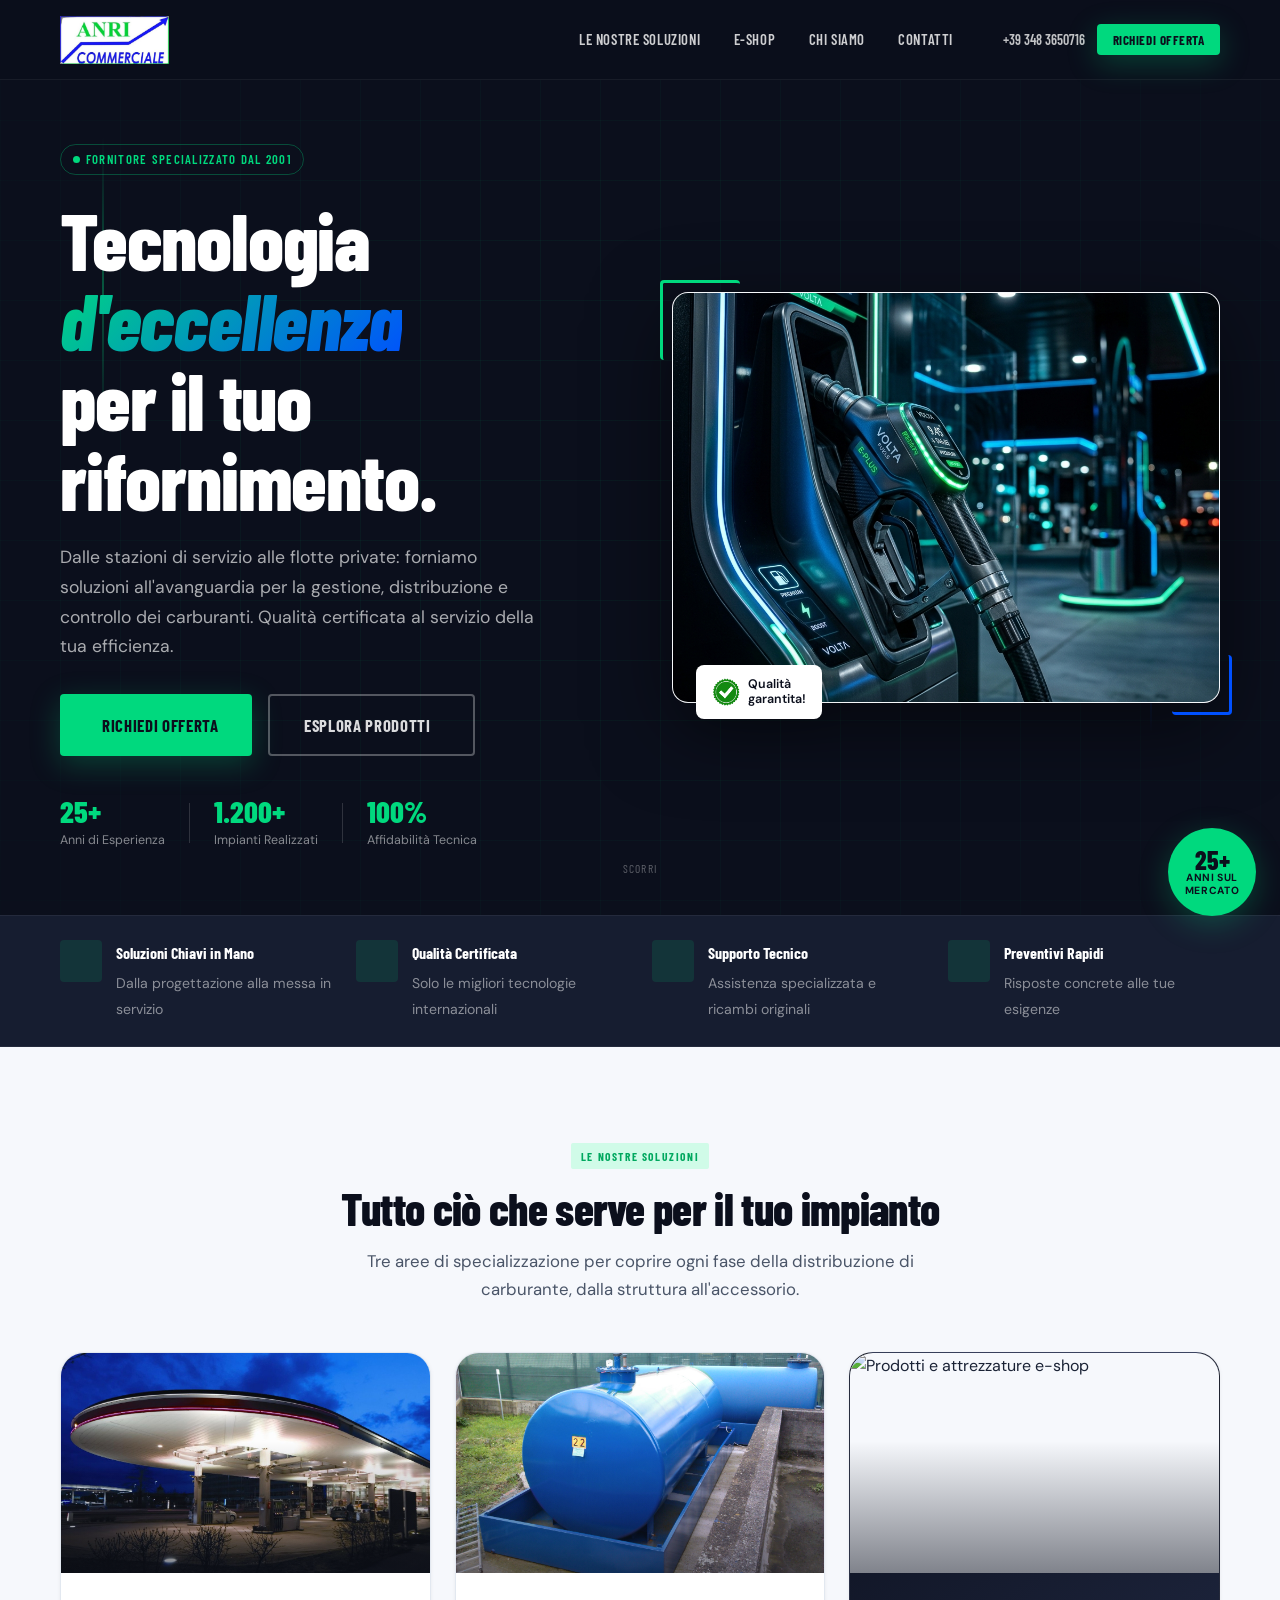
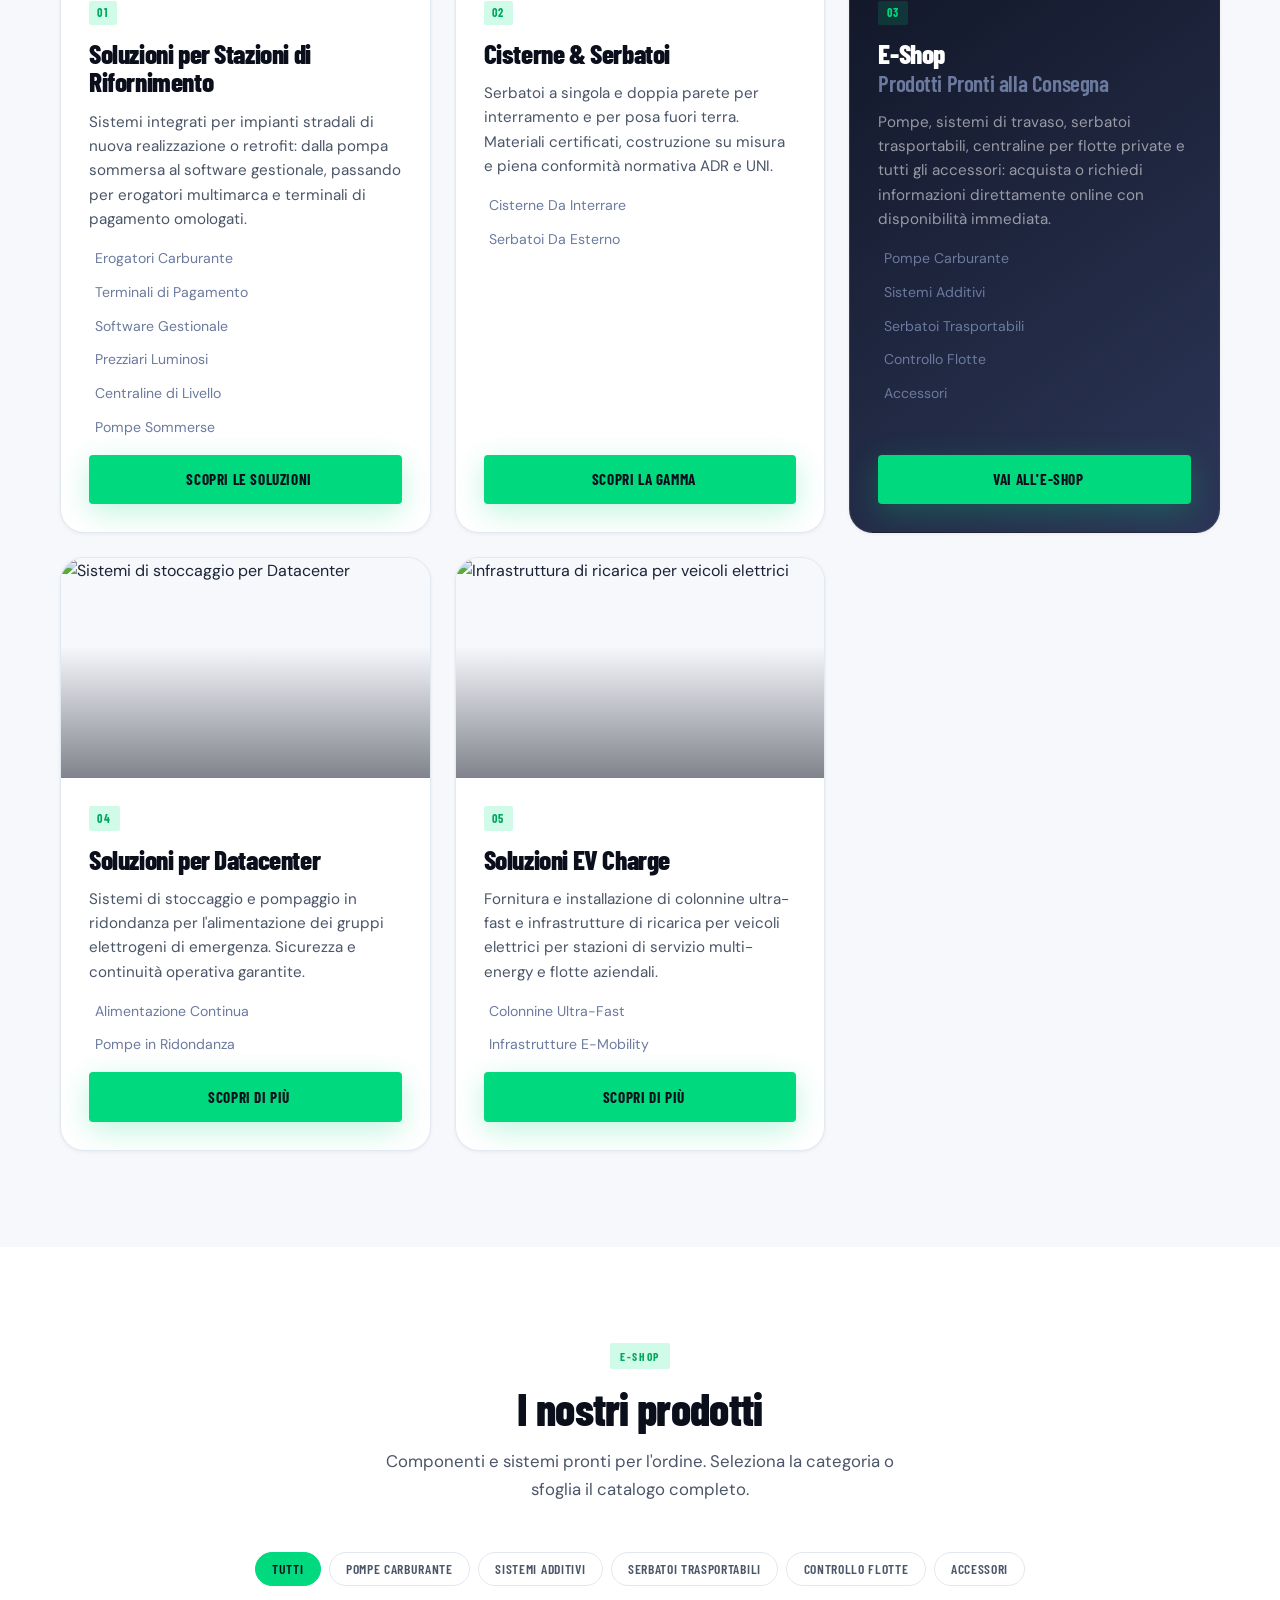
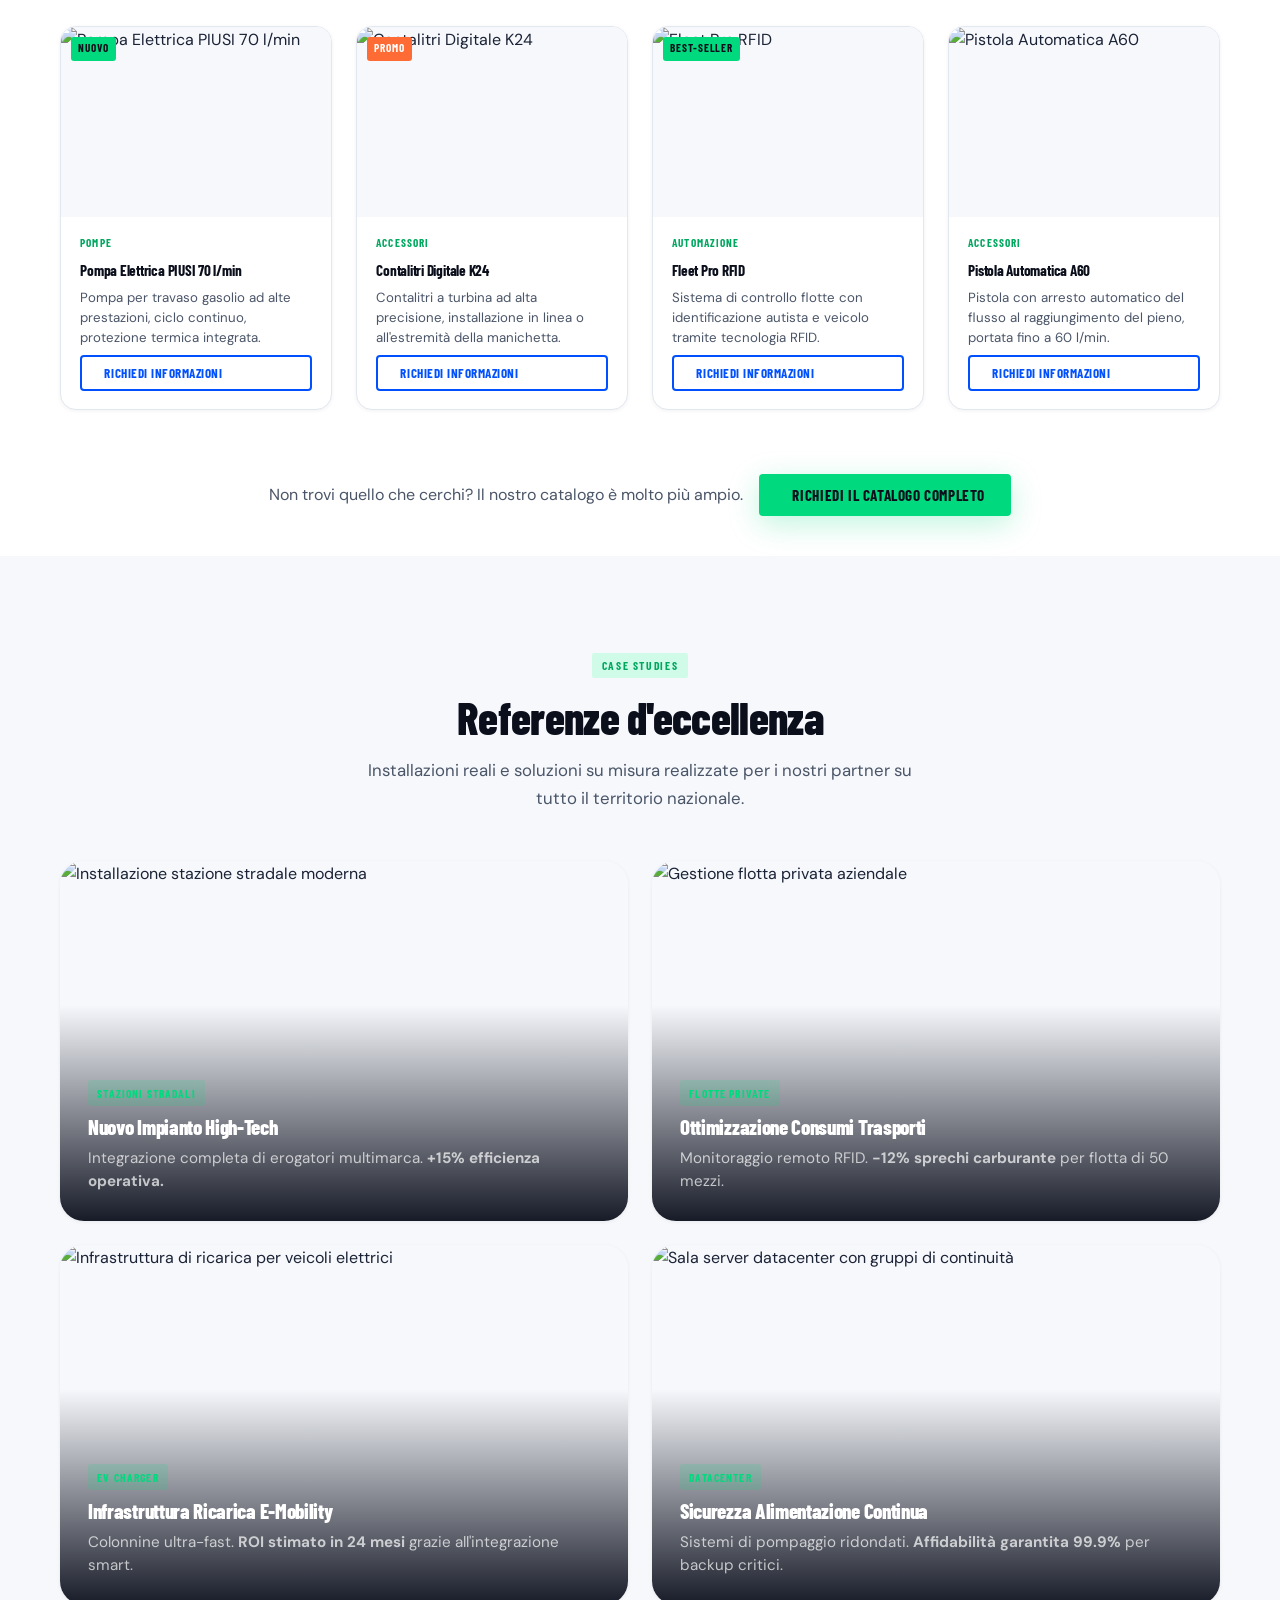
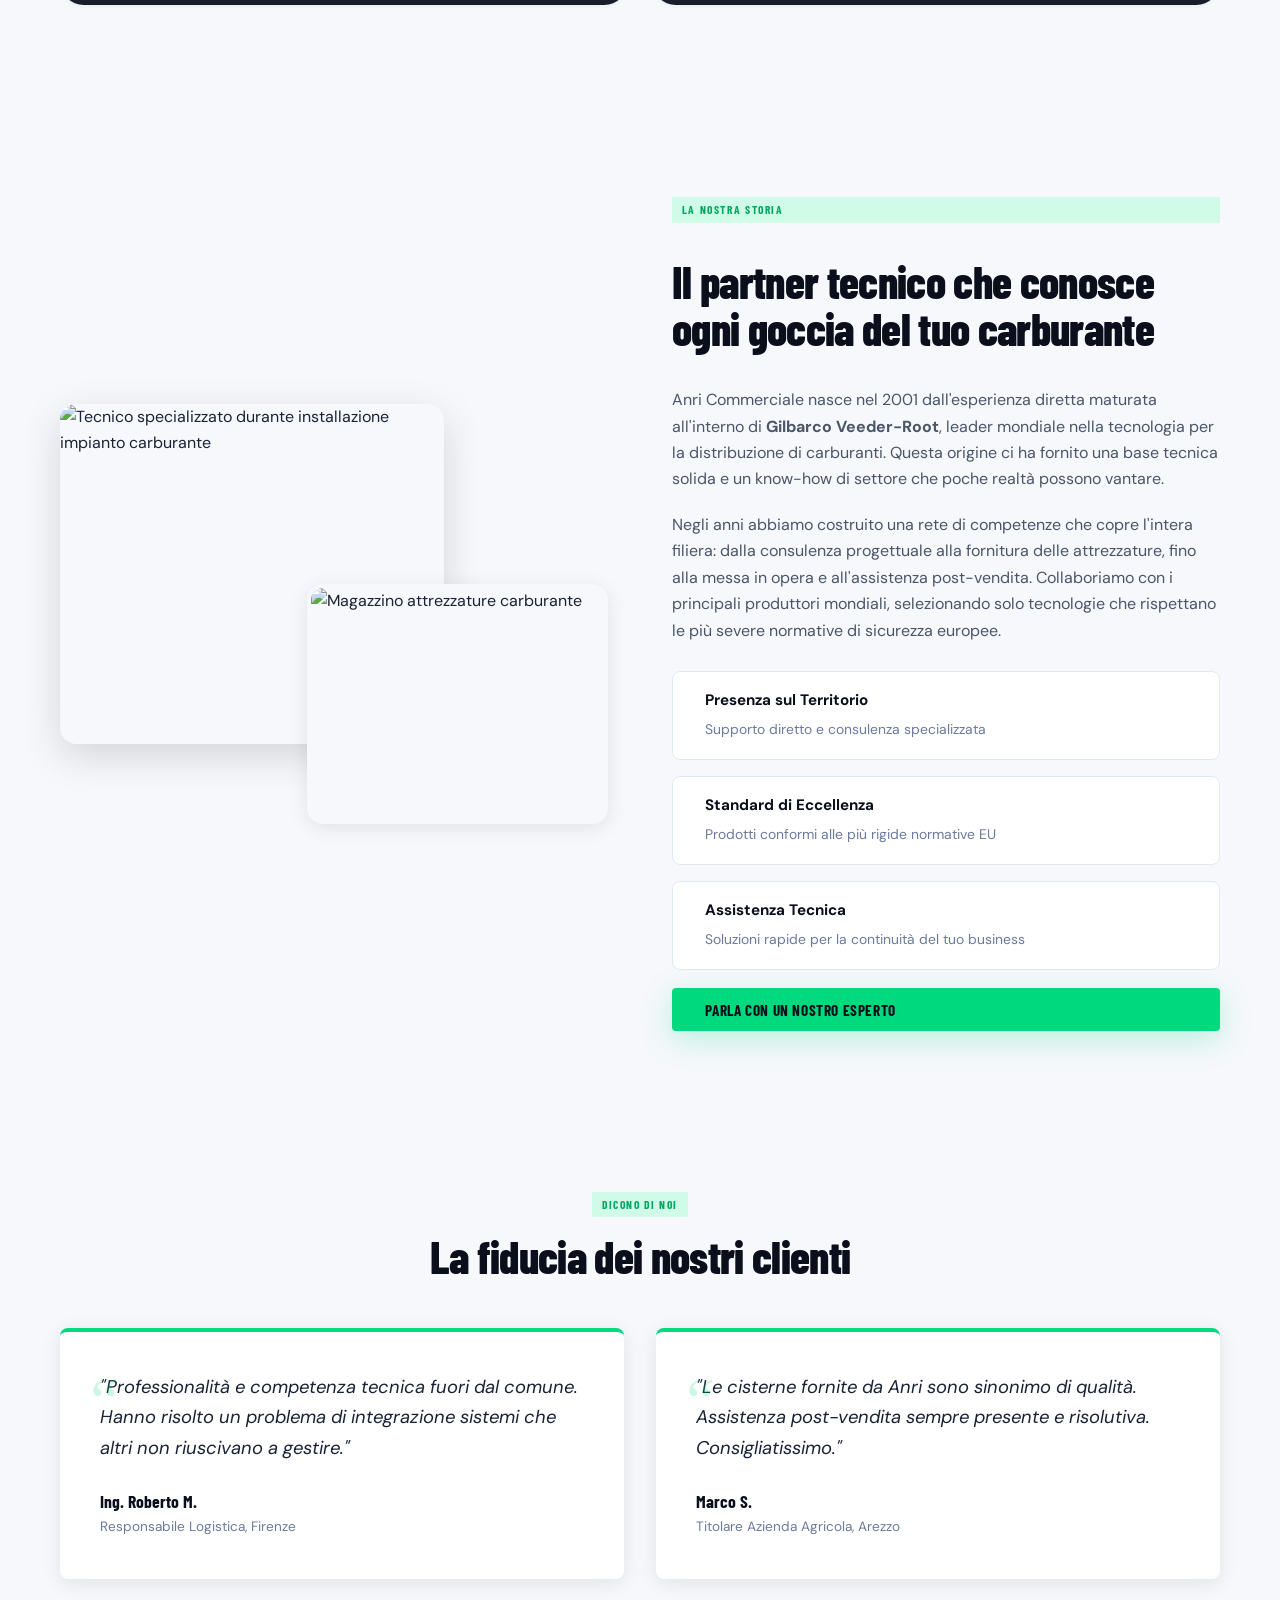
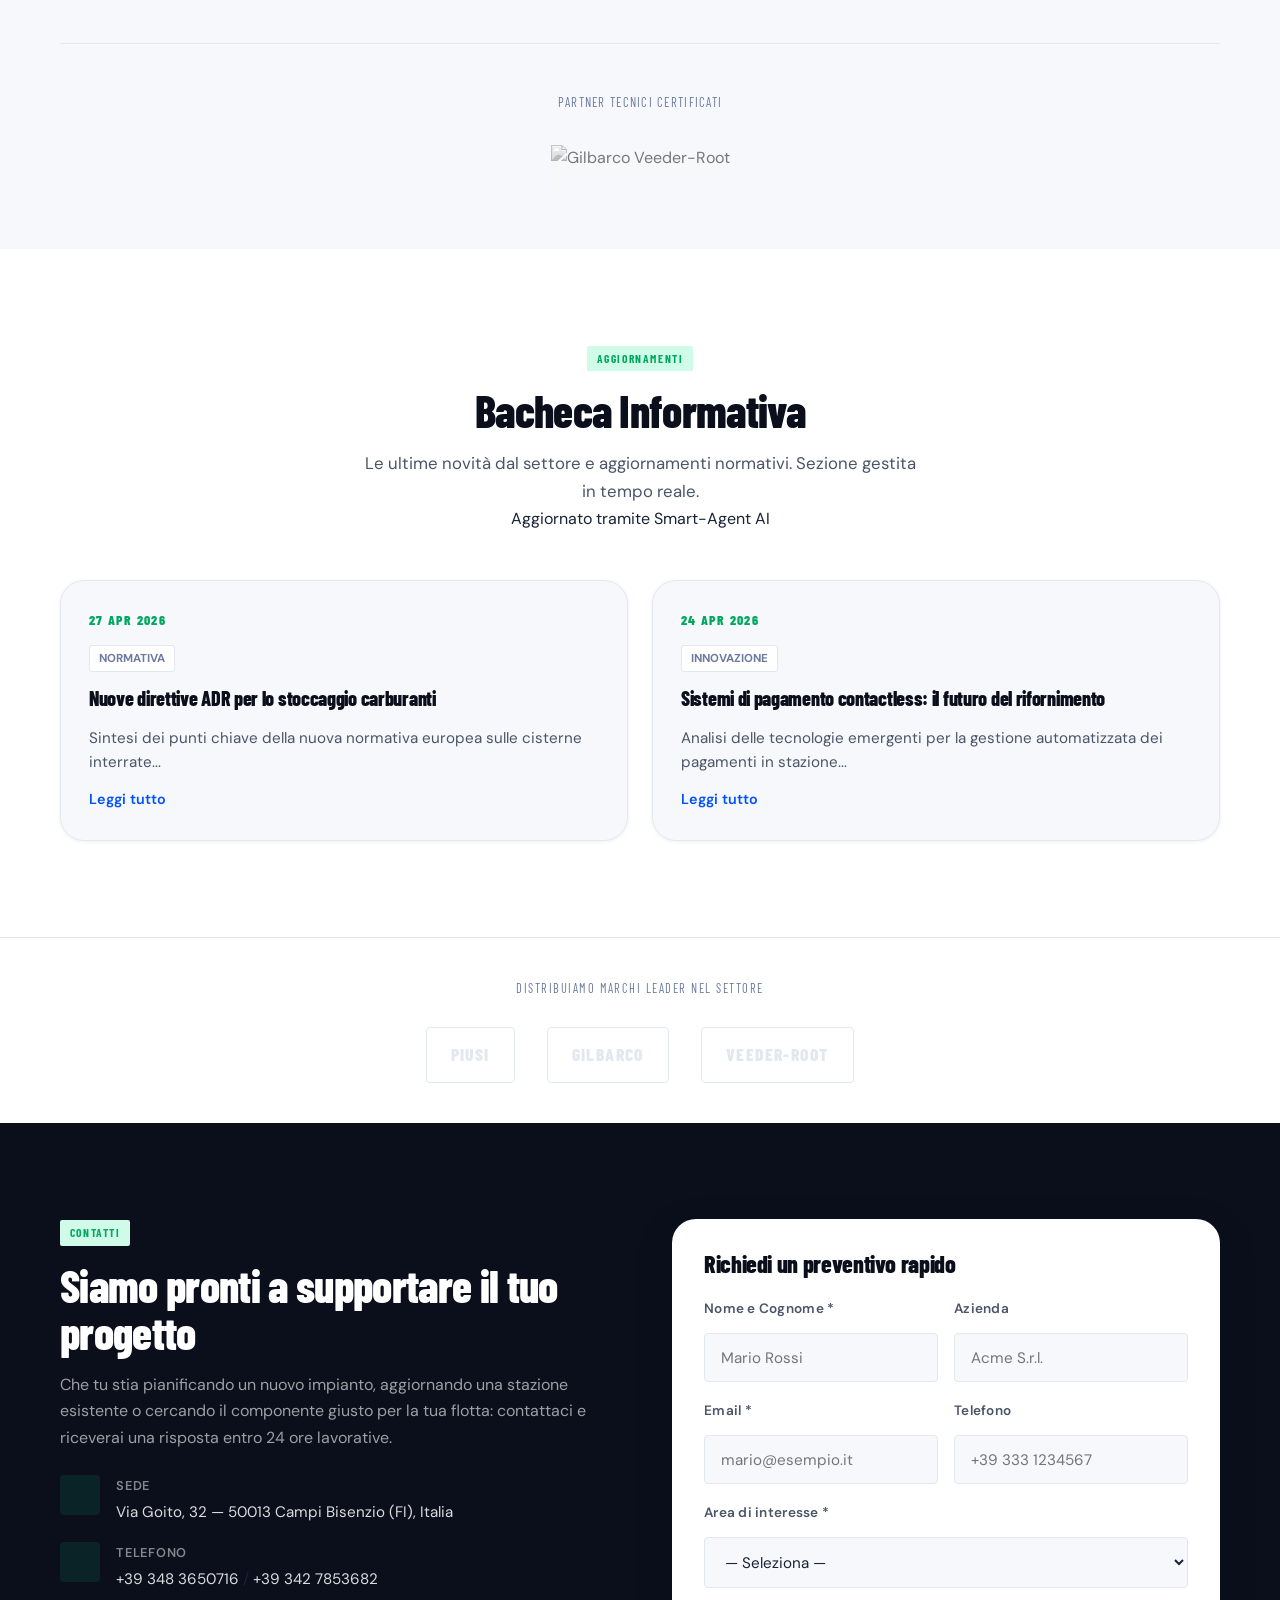
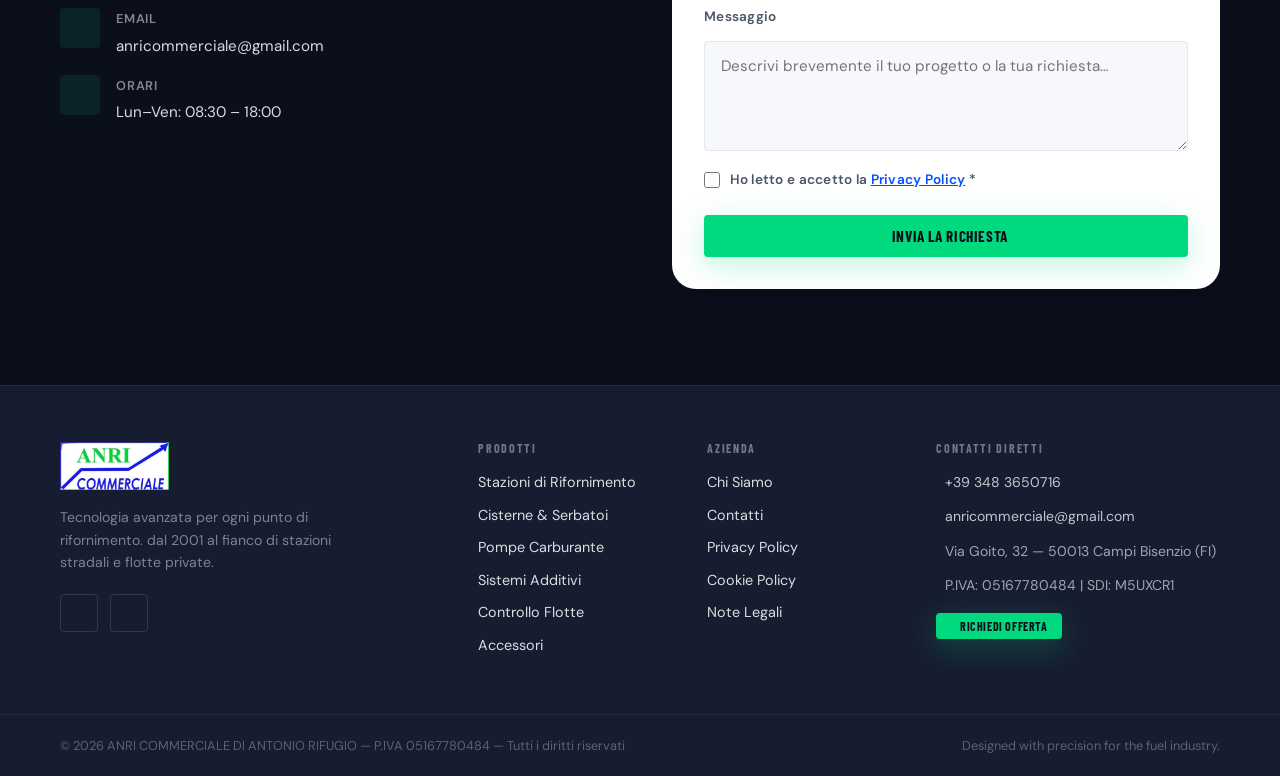
==== commit f167a63f: "V1.0" ====
--- a/index.html
+++ b/index.html
@@ -46,13 +46,56 @@
     href="https://fonts.googleapis.com/css2?family=Barlow+Condensed:wght@400;600;700;800&family=DM+Sans:ital,opsz,wght@0,9..40,300;0,9..40,400;0,9..40,500;0,9..40,600;1,9..40,400&display=swap"
     rel="stylesheet" />
 
-  <!-- Preload critical LCP hero image -->
+  <!-- Preload critical assets -->
   <link rel="preload" as="image" href="hero_fuel_station_premium.png" />
+  <link rel="preload" href="https://fonts.gstatic.com/s/barlowcondensed/v12/HTAKL3o-R1syS1dfm77M336z2f69Eq7X9bg.woff2" as="font" type="font/woff2" crossorigin />
 
   <!-- Icons (Feather) -->
   <script src="https://unpkg.com/feather-icons"></script>
 
   <link rel="stylesheet" href="style.css" />
+
+  <!-- Structured Data (JSON-LD) -->
+  <script type="application/ld+json">
+  {
+    "@context": "https://schema.org",
+    "@type": "LocalBusiness",
+    "name": "Anri Commerciale",
+    "image": "https://www.anricommerciale.it/Logo_OK.jpg",
+    "@id": "https://www.anricommerciale.it/",
+    "url": "https://www.anricommerciale.it/",
+    "telephone": "+393483650716",
+    "address": {
+      "@type": "PostalAddress",
+      "streetAddress": "Via Goito, 32",
+      "addressLocality": "Campi Bisenzio",
+      "postalCode": "50013",
+      "addressRegion": "FI",
+      "addressCountry": "IT"
+    },
+    "geo": {
+      "@type": "GeoCoordinates",
+      "latitude": 43.8248,
+      "longitude": 11.1345
+    },
+    "openingHoursSpecification": {
+      "@type": "OpeningHoursSpecification",
+      "dayOfWeek": [
+        "Monday",
+        "Tuesday",
+        "Wednesday",
+        "Thursday",
+        "Friday"
+      ],
+      "opens": "08:30",
+      "closes": "18:00"
+    },
+    "sameAs": [
+      "https://www.facebook.com/anricommerciale",
+      "https://www.linkedin.com/company/anricommerciale"
+    ]
+  }
+  </script>
 </head>
 
 <body>
@@ -377,8 +420,7 @@
           <!-- Categoria 5: EV Charge -->
           <article class="cat-card" id="ev-charge">
             <div class="cat-card-img-wrap">
-              <img
-                src="[data-uri]"
+              <img src="https://images.unsplash.com/photo-1593941707882-a5bba14938c7?w=700&q=75"
                 alt="Infrastruttura di ricarica per veicoli elettrici" width="700" height="450" loading="lazy" />
               <div class="cat-card-overlay"></div>
             </div>
@@ -661,10 +703,7 @@
         <div class="partners-logos">
           <div class="partner-logo-slot">PIUSI</div>
           <div class="partner-logo-slot">GILBARCO</div>
-          <div class="partner-logo-slot">WAYNE FUELING</div>
           <div class="partner-logo-slot">VEEDER-ROOT</div>
-          <div class="partner-logo-slot">TOKHEIM</div>
-          <div class="partner-logo-slot">TECALEMIT</div>
         </div>
       </div>
     </section>
@@ -995,6 +1034,11 @@
       }
     });
   </script>
+  <!-- Sticky Mobile CTA -->
+  <button class="mobile-sticky-cta" onclick="openModal('Mobile Floating CTA')" aria-label="Richiedi Preventivo">
+    <i data-feather="message-square"></i>
+  </button>
+
 </body>
 
 </html>
--- a/style.css
+++ b/style.css
@@ -7,6 +7,15 @@
 
 /* â”€â”€ 1. RESET & ROOT â”€â”€ */
 *, *::before, *::after { box-sizing: border-box; margin: 0; padding: 0; }
+
+/* Better focus states for accessibility */
+:focus-visible {
+  outline: 3px solid var(--blue);
+  outline-offset: 3px;
+}
+:focus:not(:focus-visible) {
+  outline: none;
+}
 
 :root {
   /* Palette */
@@ -1972,3 +1981,46 @@
   width: auto;
 }
 
+/* ── STICKY MOBILE CTA ── */
+.mobile-sticky-cta {
+  position: fixed;
+  bottom: 1.5rem;
+  right: 1rem;
+  z-index: 1100;
+  display: flex;
+  align-items: center;
+  justify-content: center;
+  width: 56px;
+  height: 56px;
+  background: var(--green);
+  color: var(--dark);
+  border-radius: 50%;
+  box-shadow: 0 8px 32px rgba(0, 217, 126, 0.4);
+  transition: all var(--t-fast) var(--ease);
+  cursor: pointer;
+  border: none;
+  animation: fabBounce 4s ease-in-out infinite;
+}
+
+@keyframes fabBounce {
+  0%, 100% { transform: translateY(0); }
+  50% { transform: translateY(-10px); }
+}
+
+.mobile-sticky-cta:hover {
+  background: var(--green-dark);
+  color: #fff;
+  animation-play-state: paused;
+}
+
+.mobile-sticky-cta svg {
+  width: 24px;
+  height: 24px;
+}
+
+@media (min-width: 1024px) {
+  .mobile-sticky-cta {
+    display: none;
+  }
+}
+
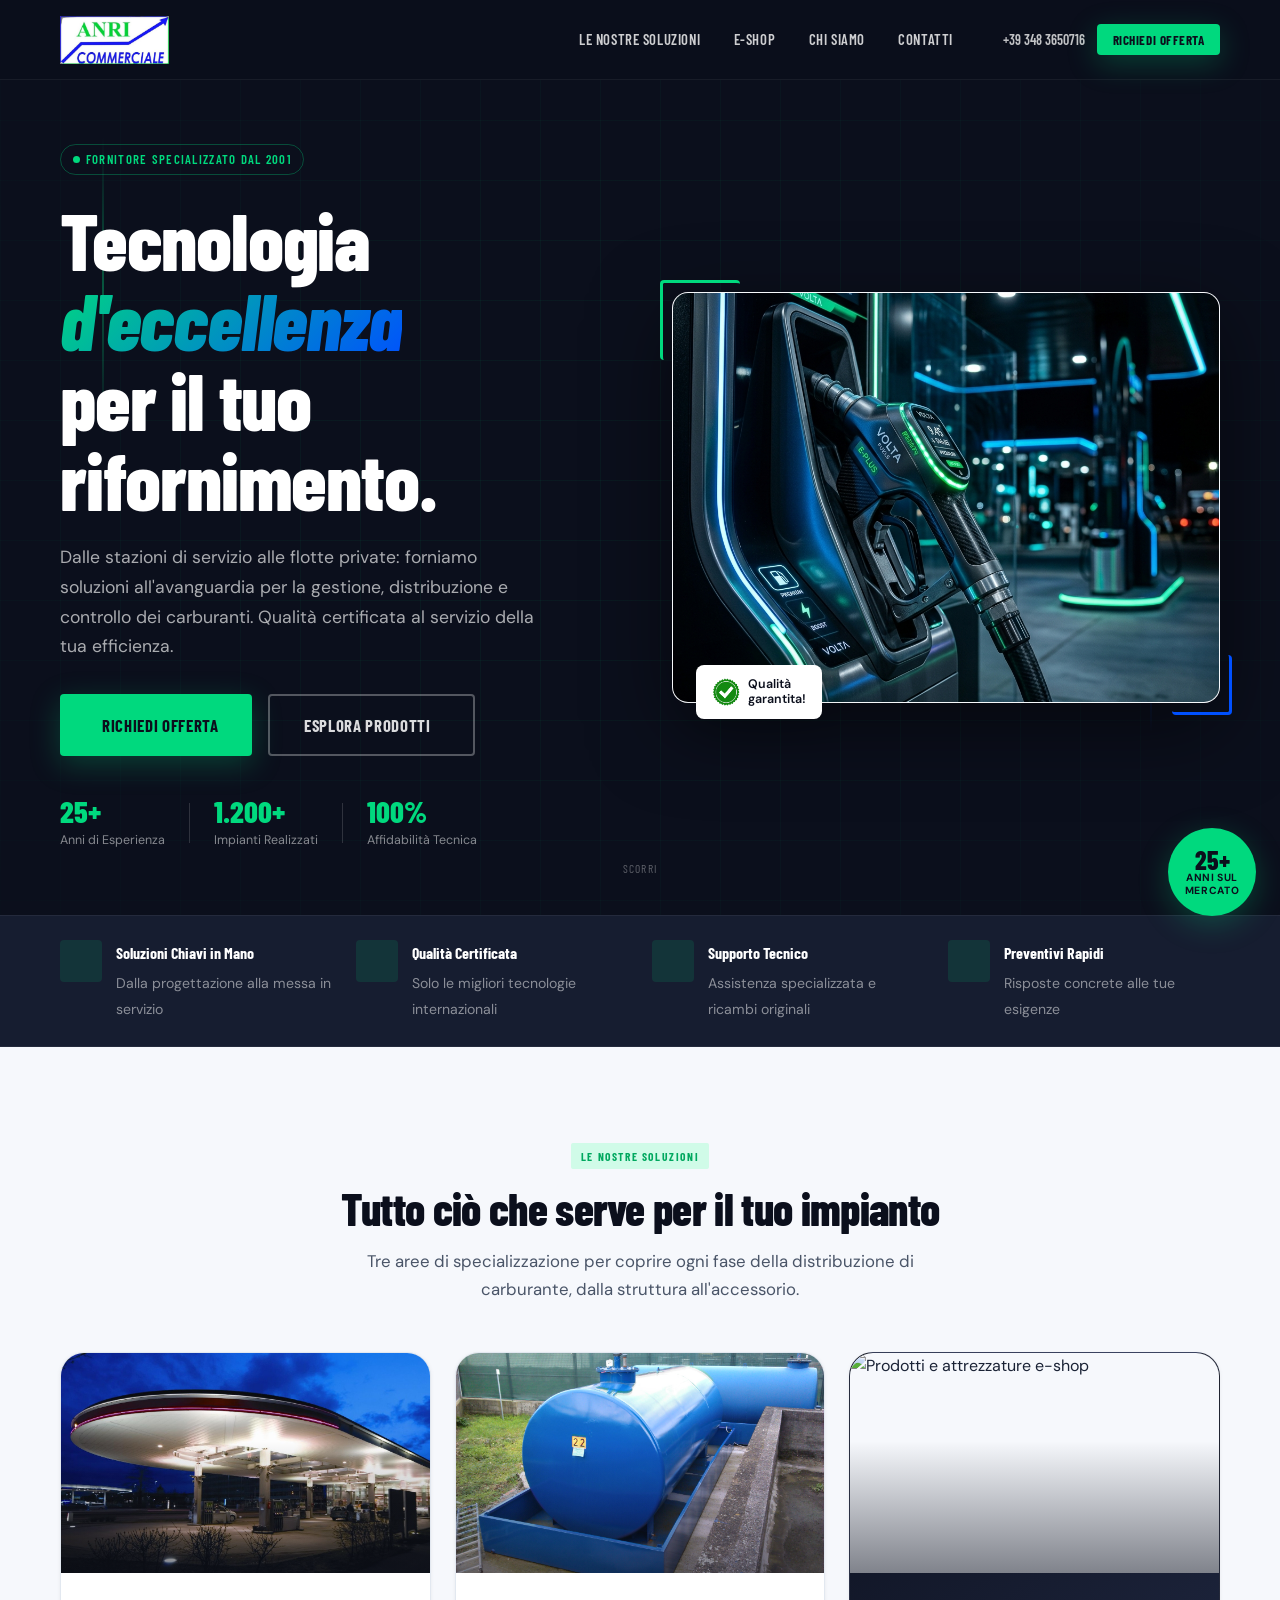
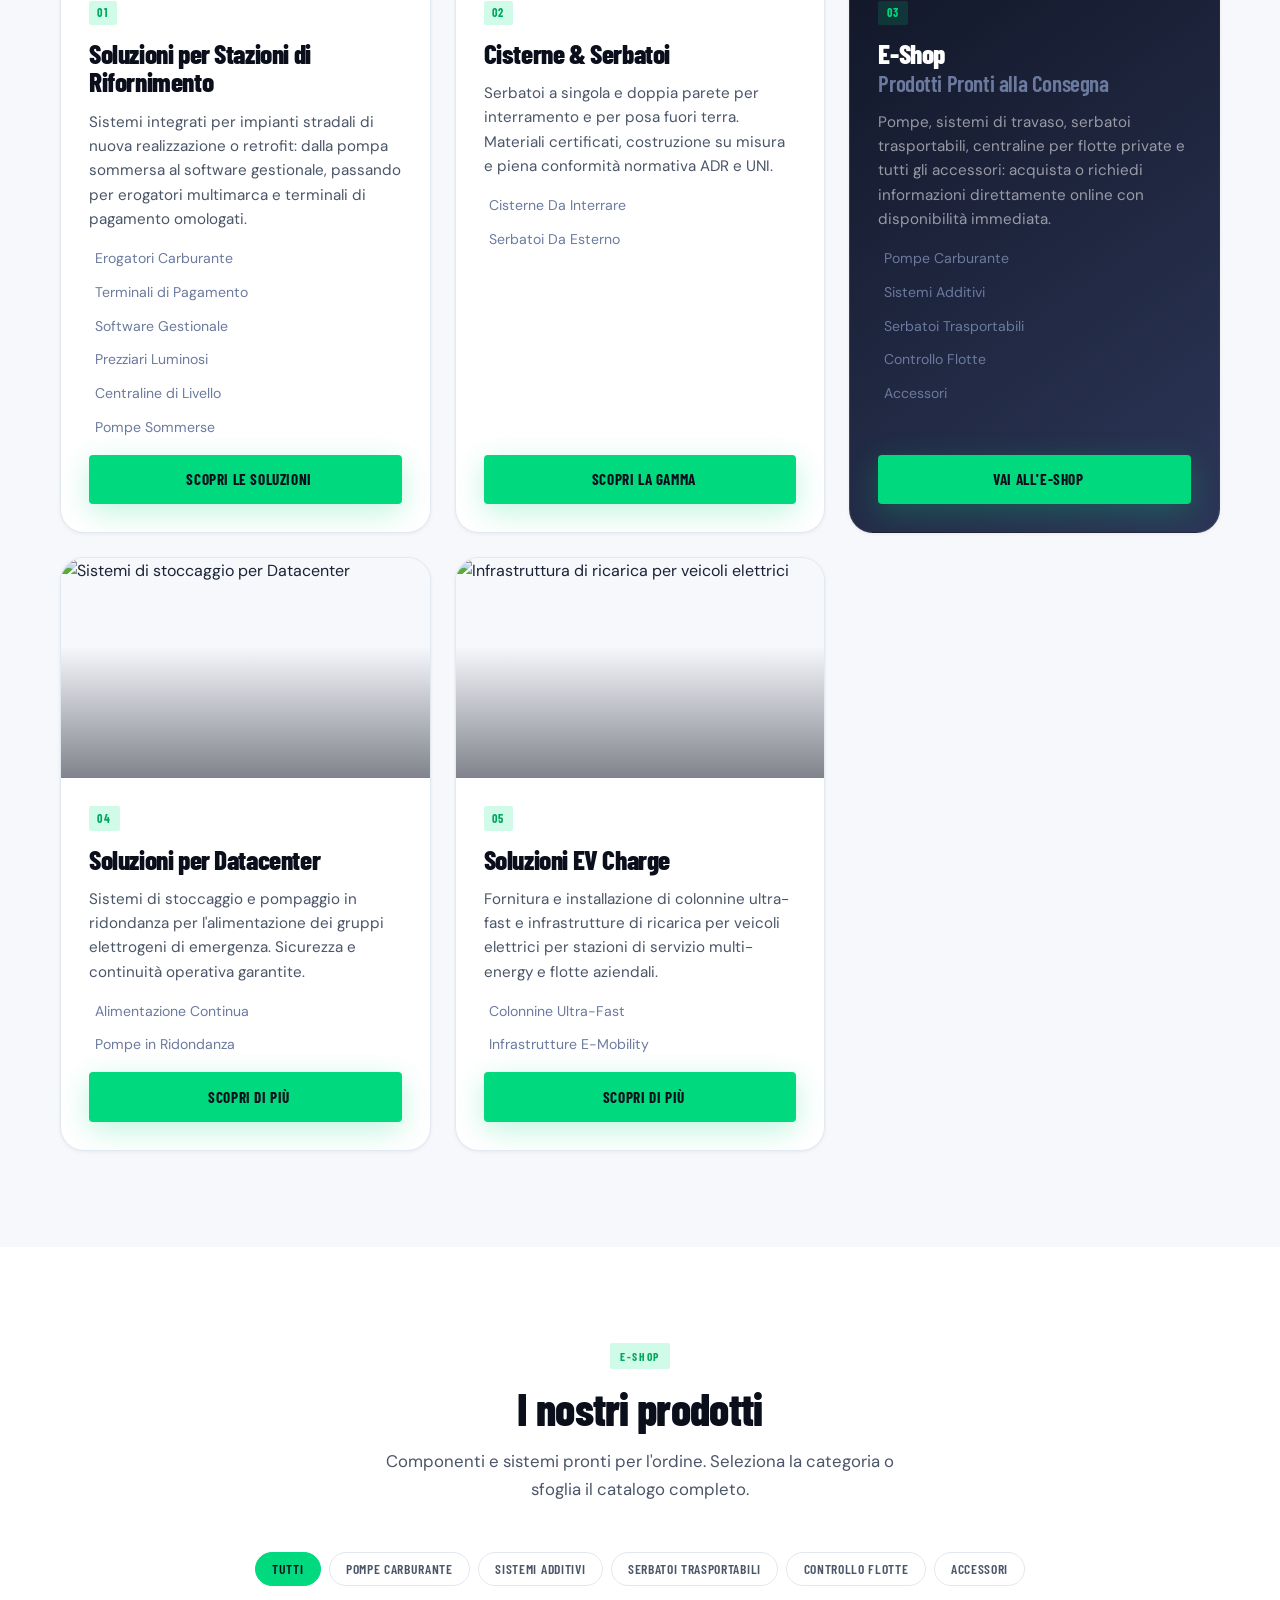
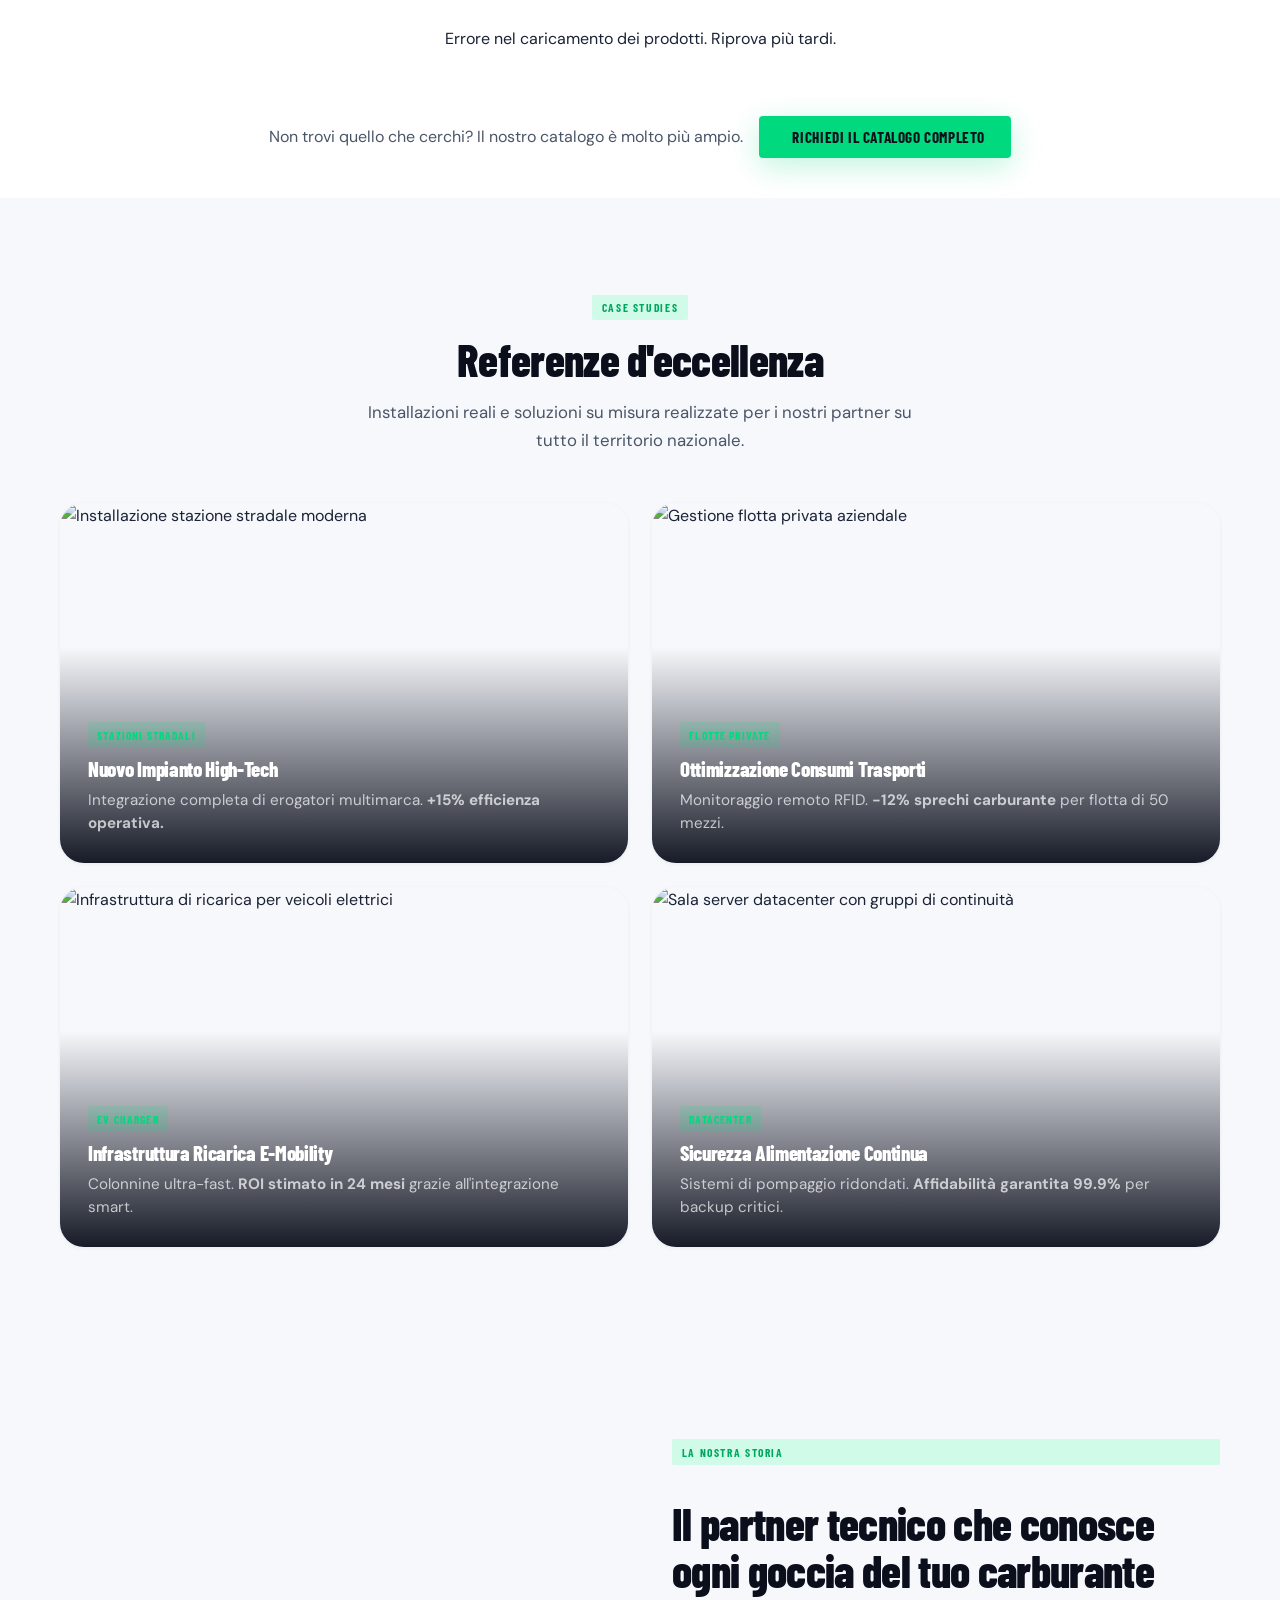
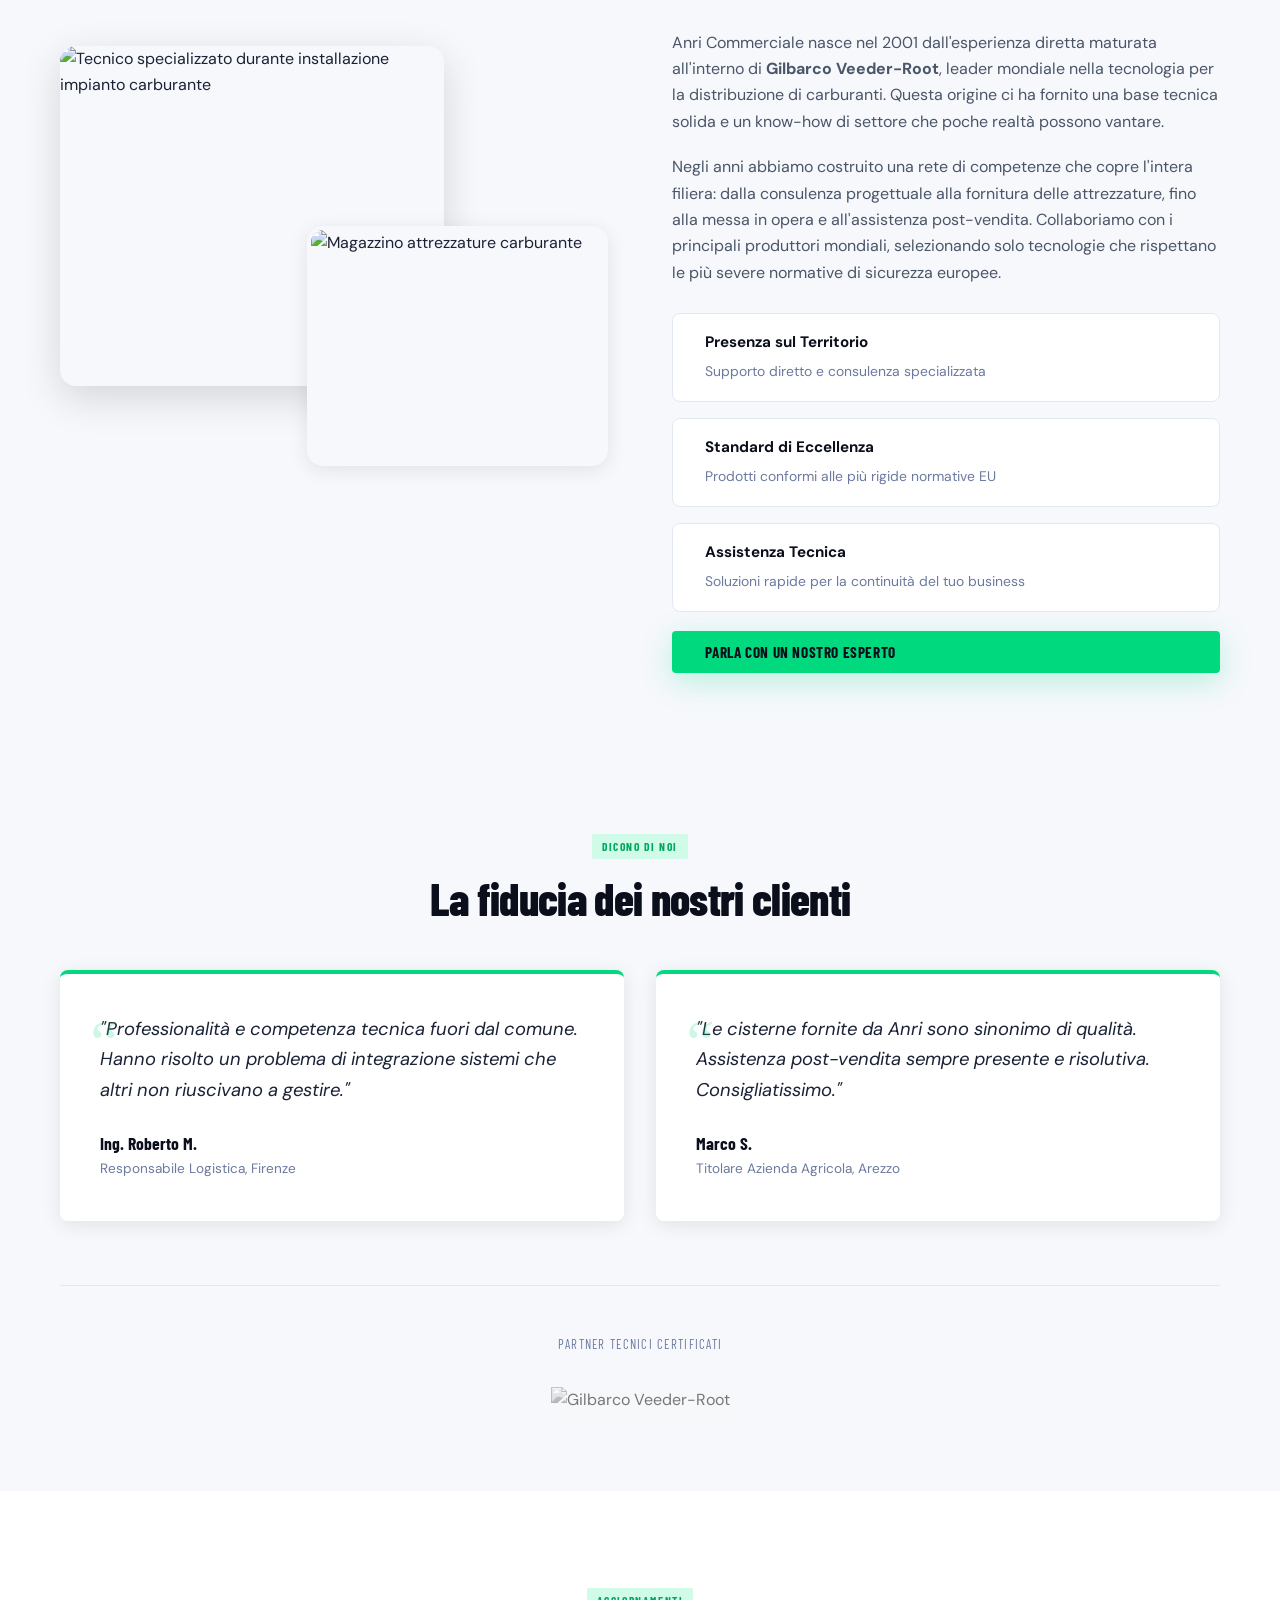
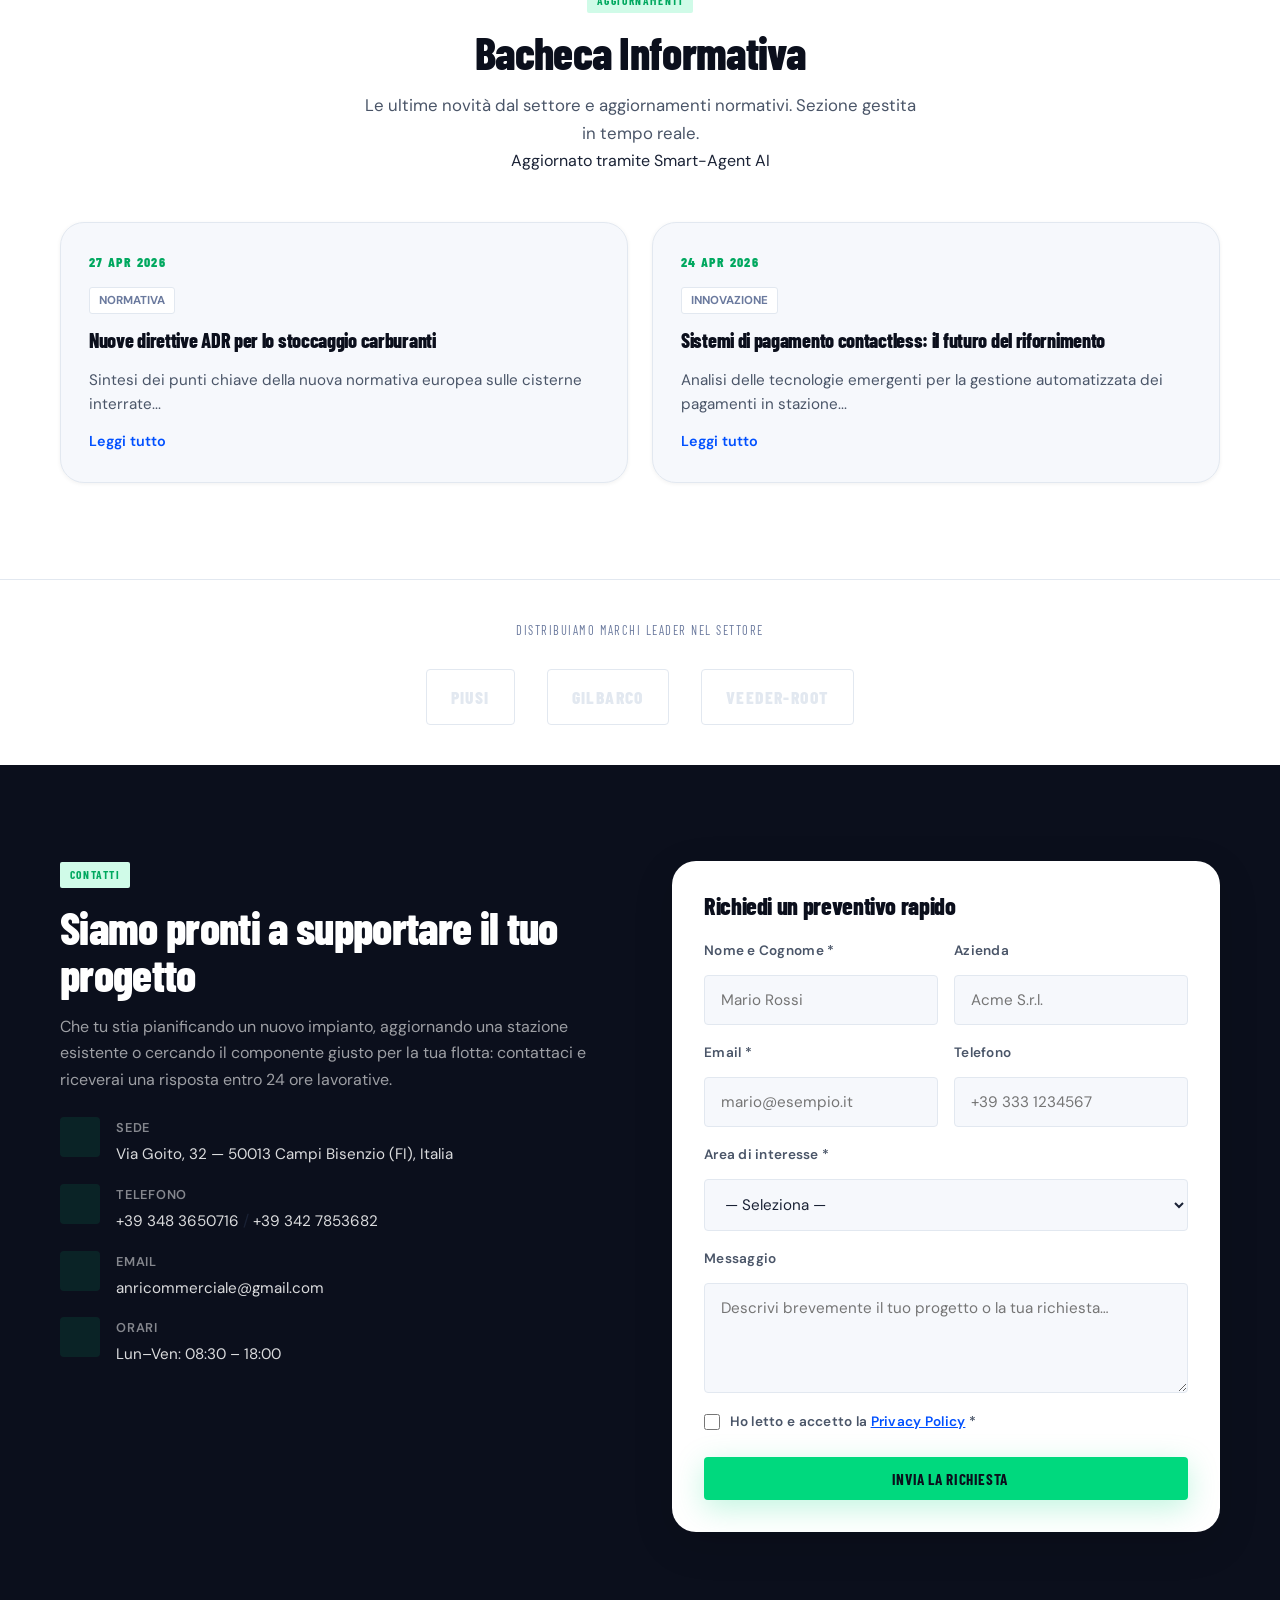
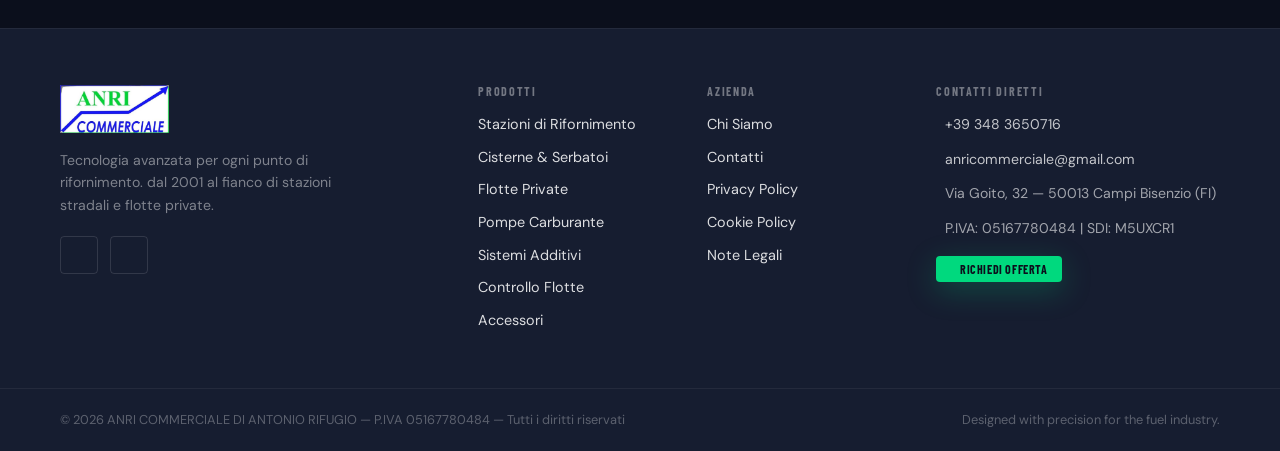
==== commit b3bed840: "Accenti OK + pagina Flotte" ====
--- a/index.html
+++ b/index.html
@@ -138,6 +138,13 @@
                 </ul>
               </li>
               <li class="has-sub-dropdown">
+                <a href="flotte.html">Soluzioni per Flotte Private <i data-feather="chevron-right"></i></a>
+                <ul class="sub-dropdown-menu">
+                  <li><a href="flotte.html">Gasolio</a></li>
+                  <li><a href="flotte.html">AdBlue</a></li>
+                </ul>
+              </li>
+              <li class="has-sub-dropdown">
                 <a href="datacenter.html">Datacenter <i data-feather="chevron-right"></i></a>
                 <ul class="sub-dropdown-menu">
                   <li><a href="datacenter.html">Alimentazione Continua</a></li>
@@ -825,6 +832,7 @@
         <ul>
           <li><a href="stazioni.html">Stazioni di Rifornimento</a></li>
           <li><a href="cisterne.html">Cisterne &amp; Serbatoi</a></li>
+          <li><a href="flotte.html">Flotte Private</a></li>
           <li><a href="eshop.html">Pompe Carburante</a></li>
           <li><a href="eshop.html">Sistemi Additivi</a></li>
           <li><a href="eshop.html">Controllo Flotte</a></li>
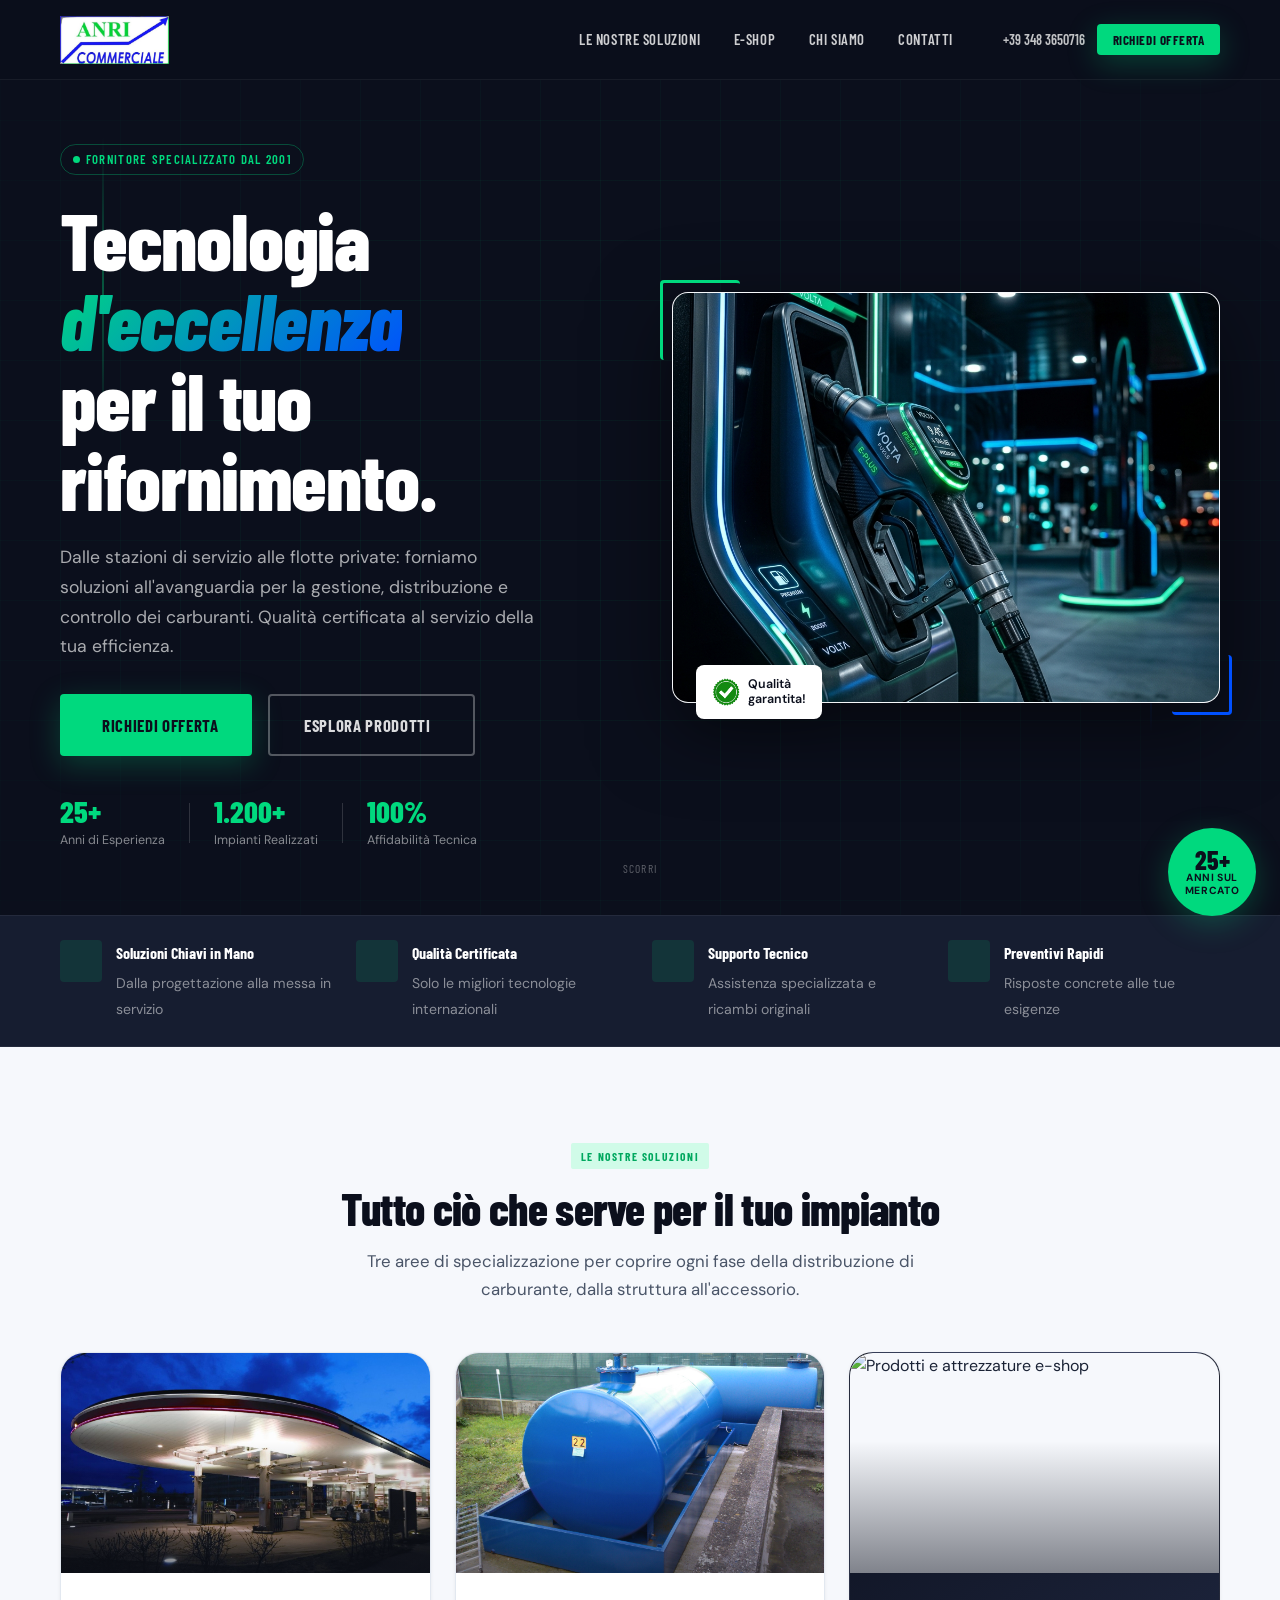
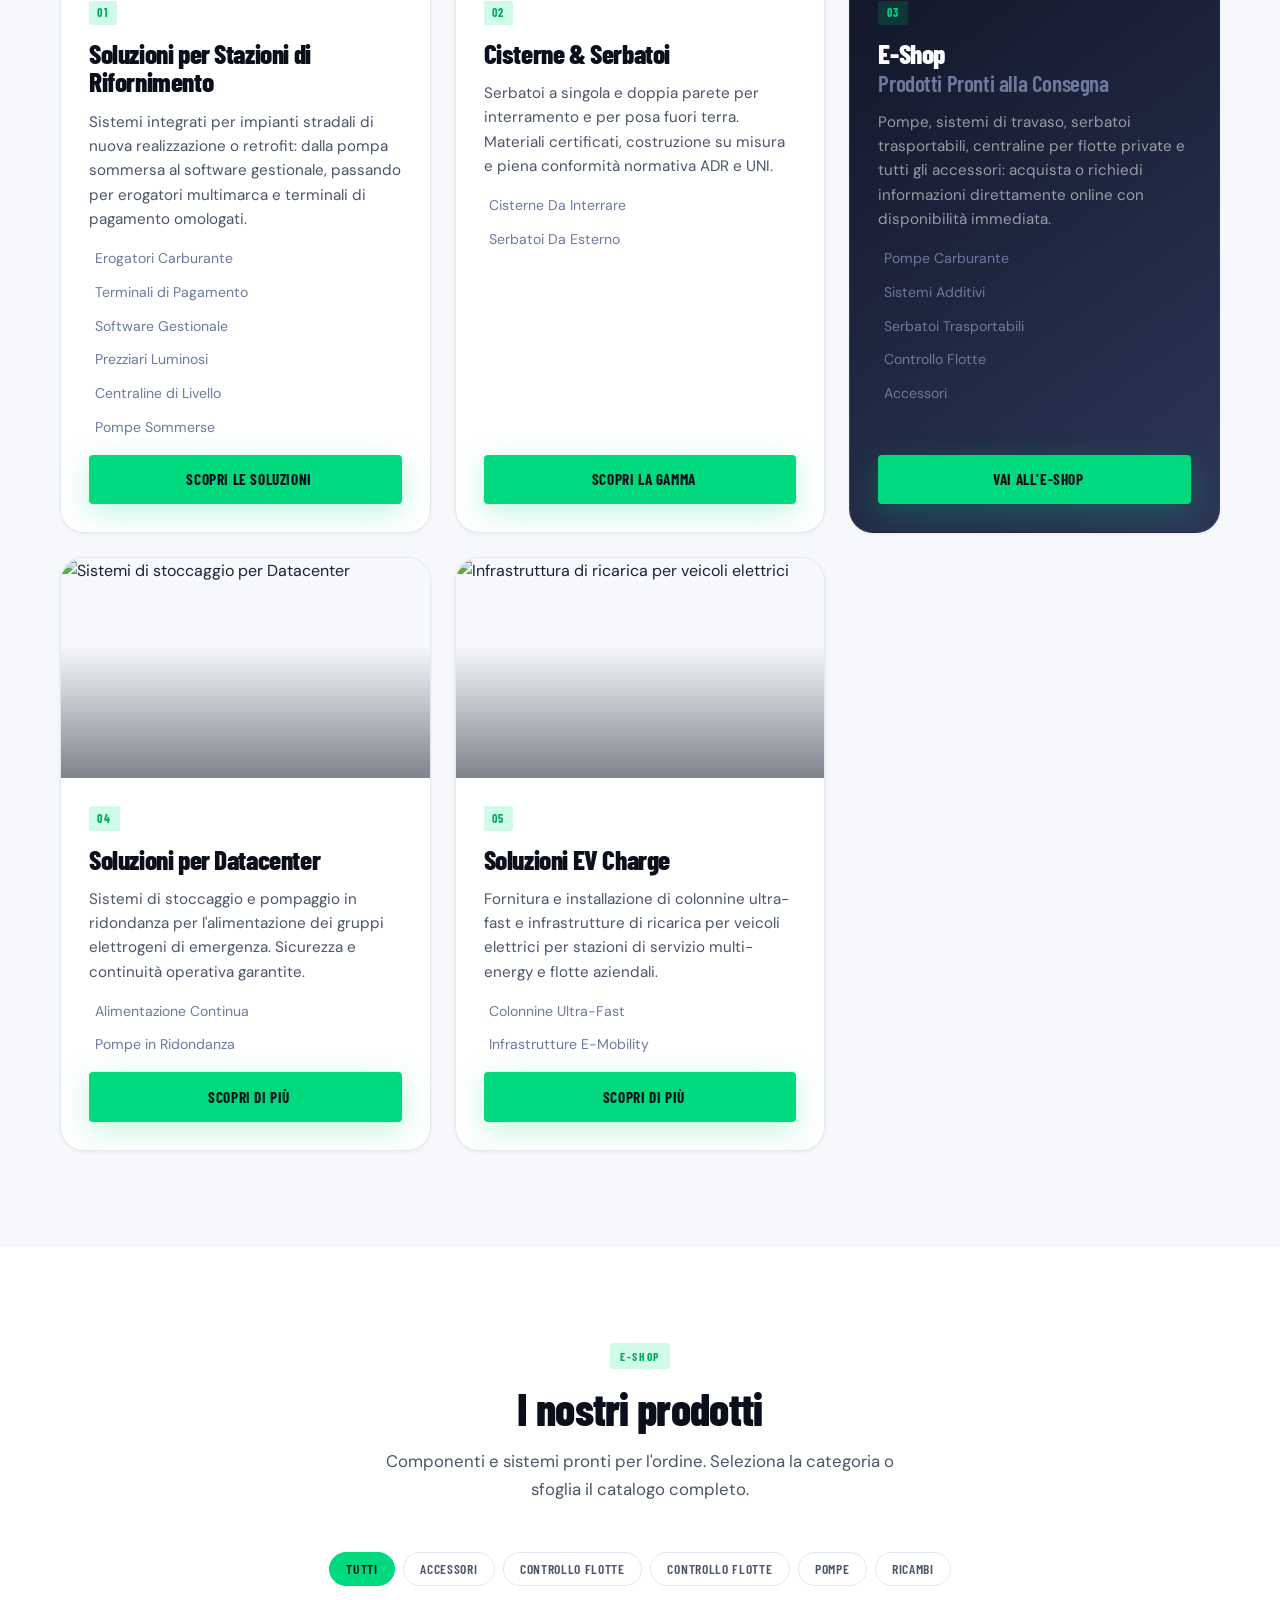
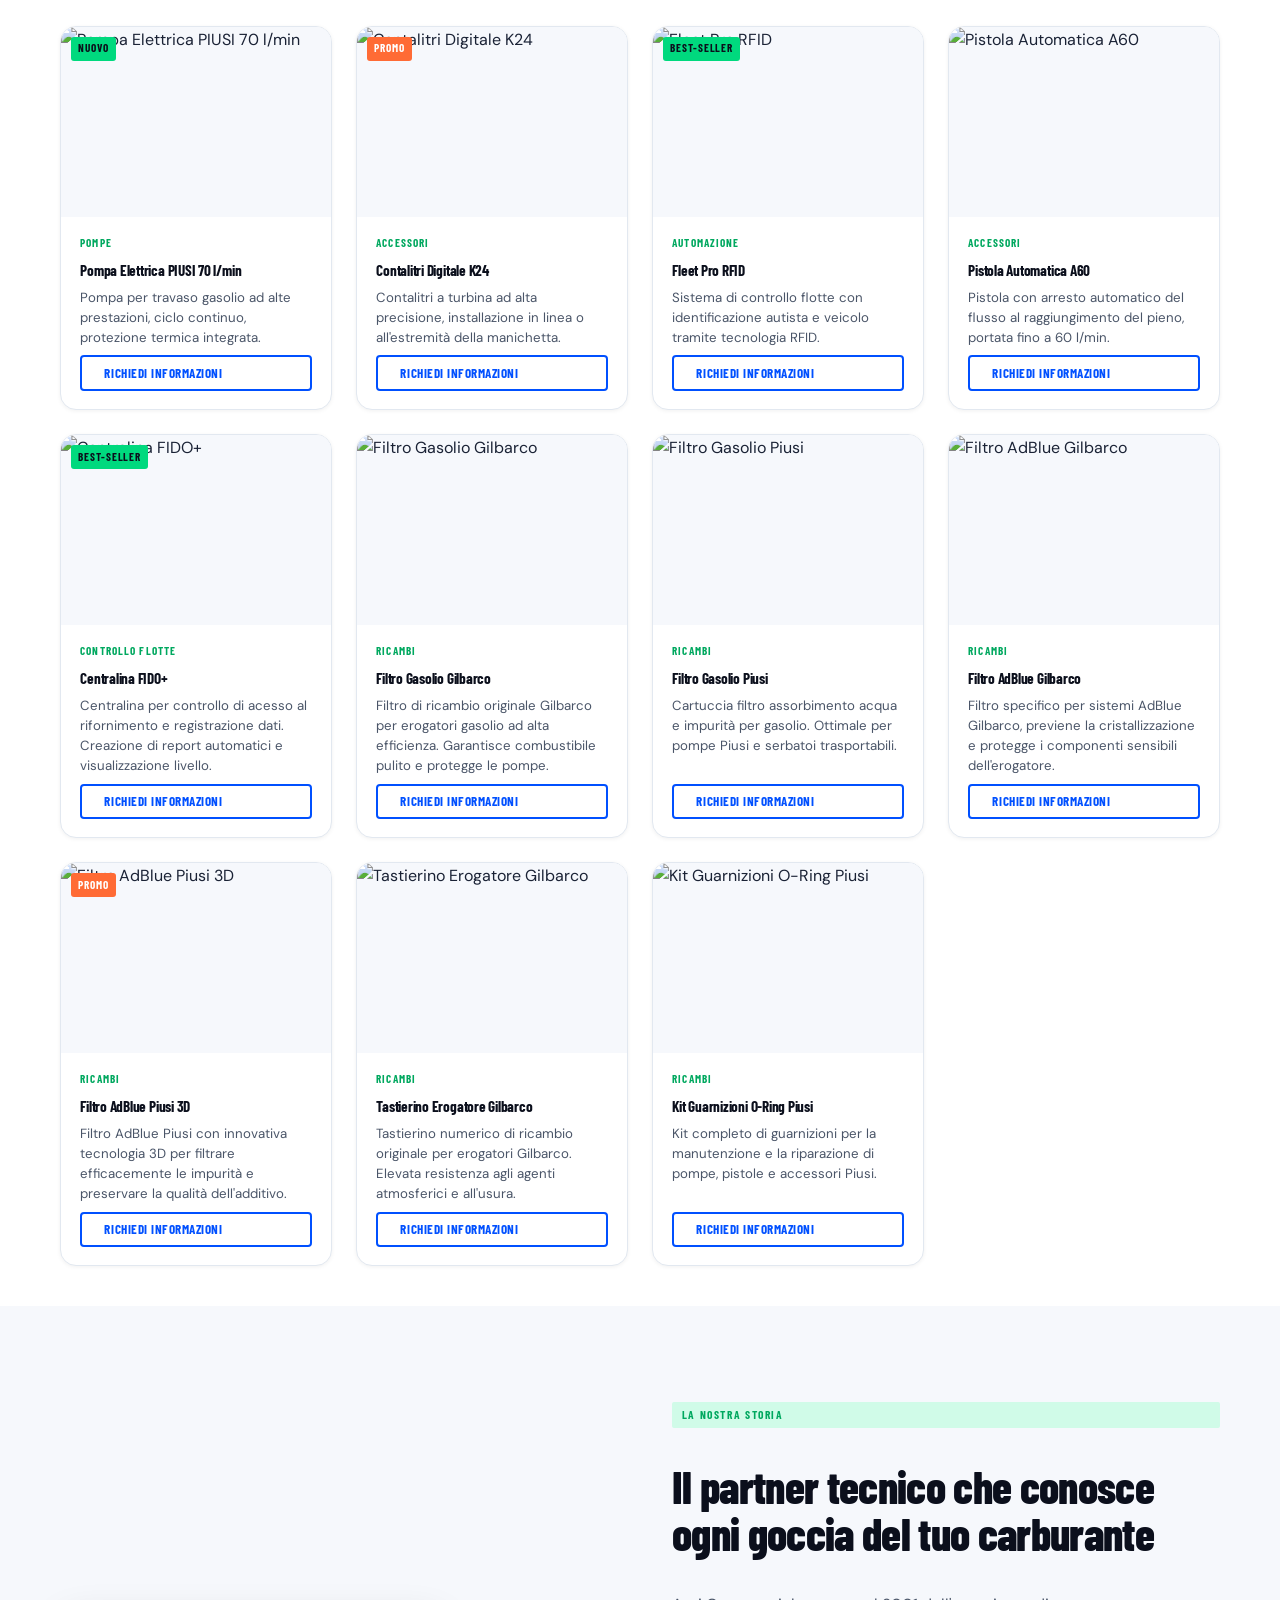
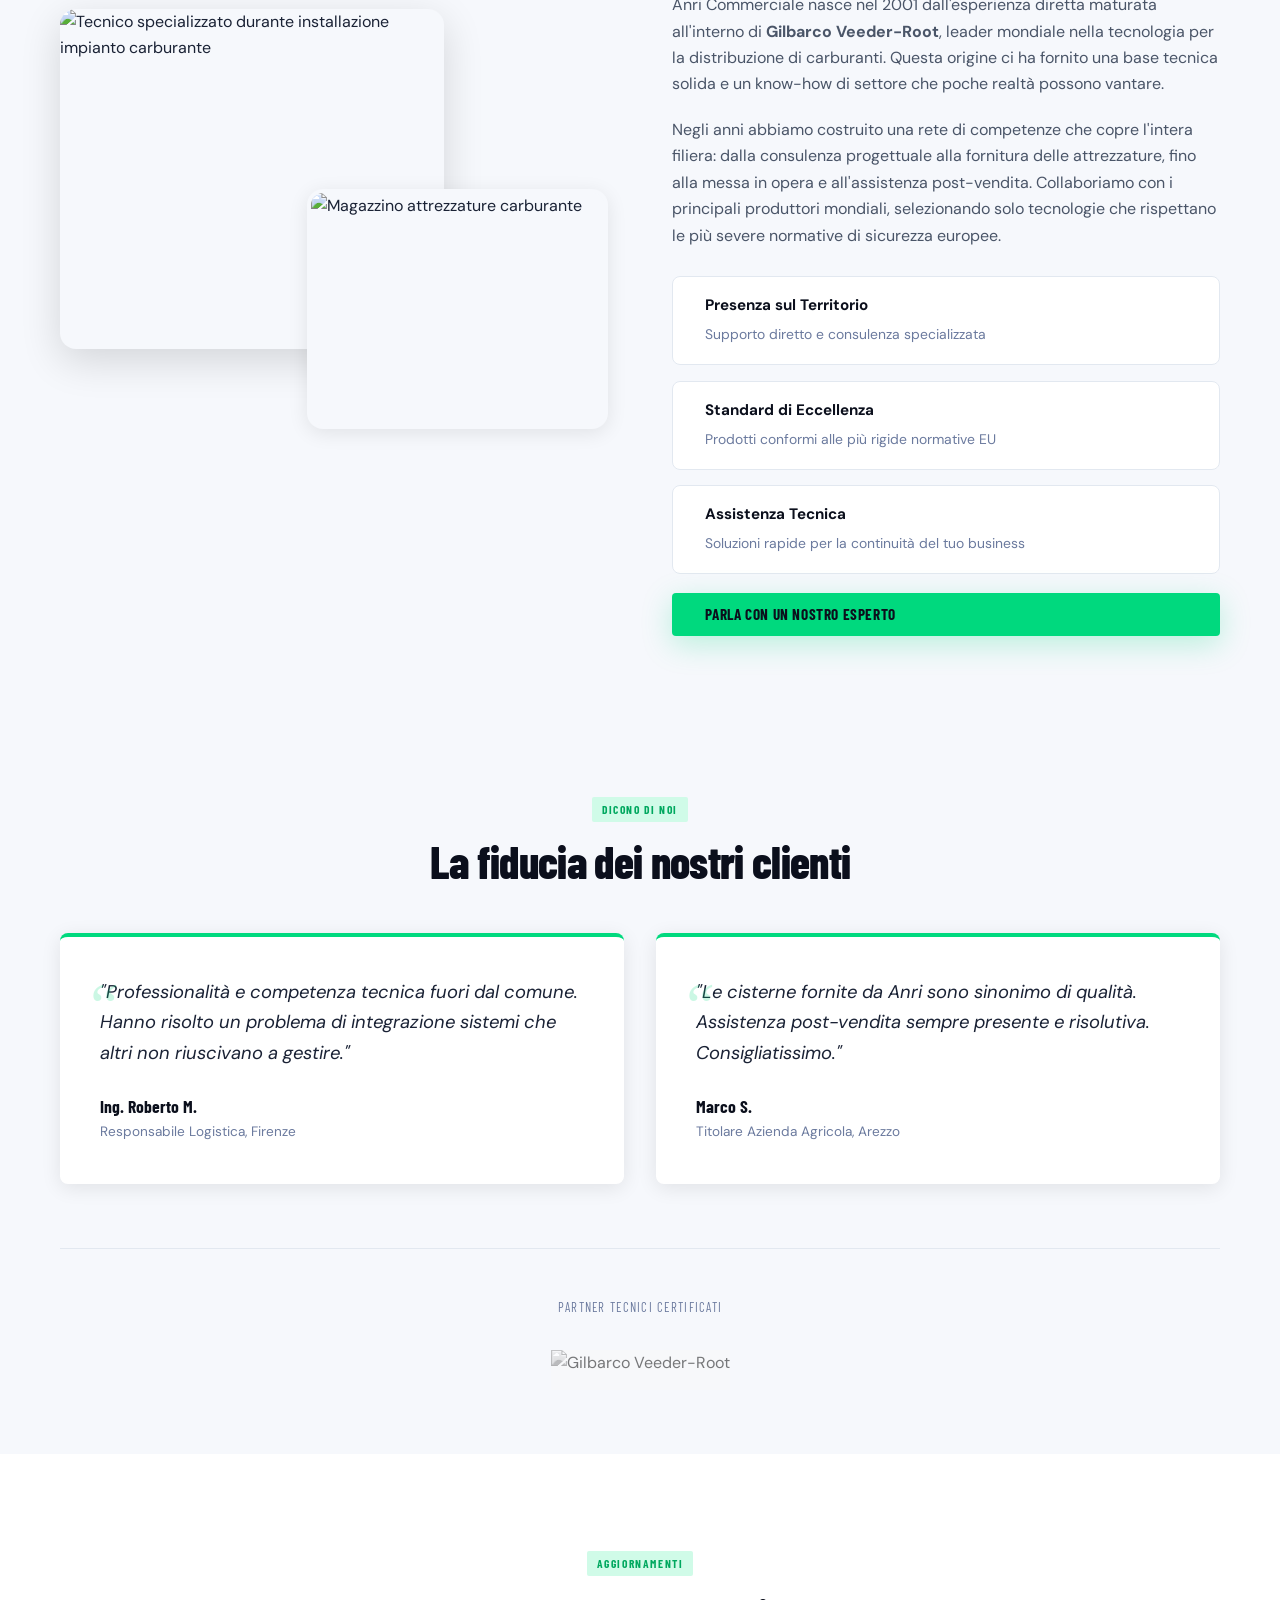
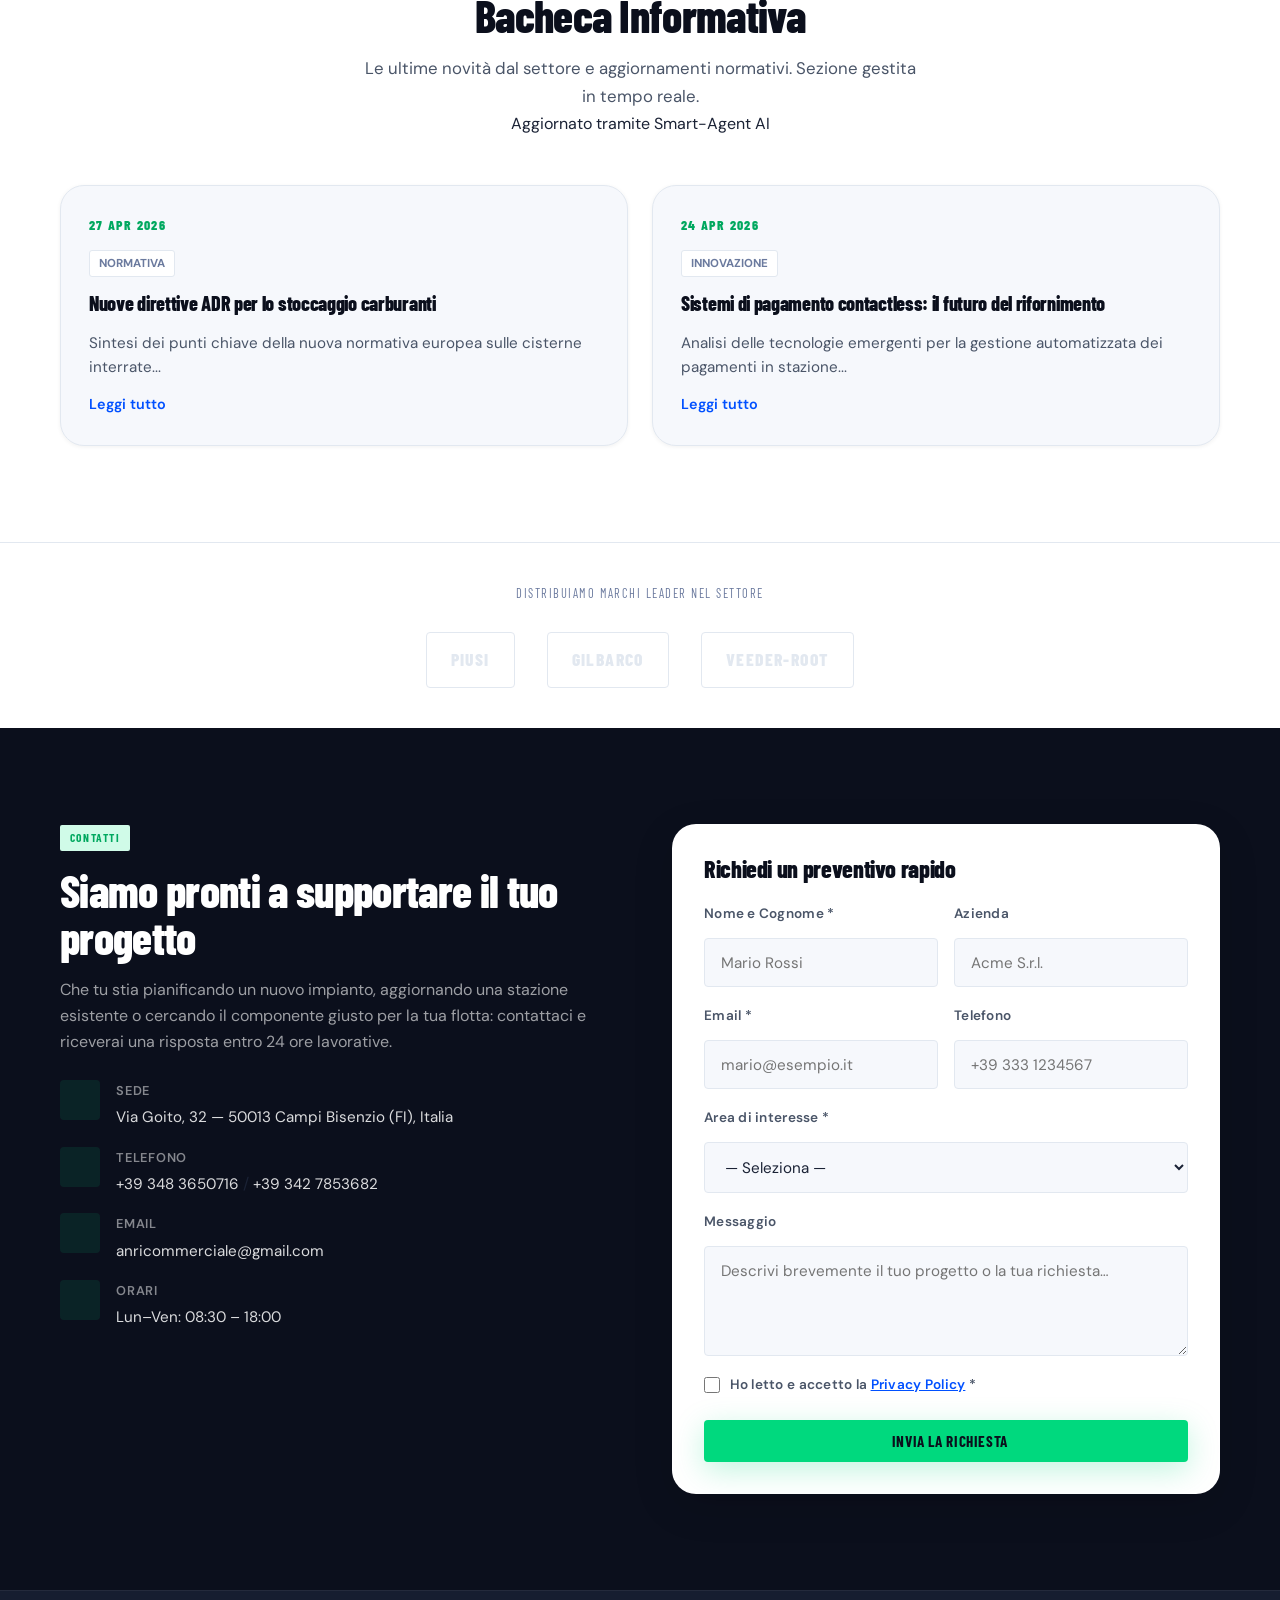
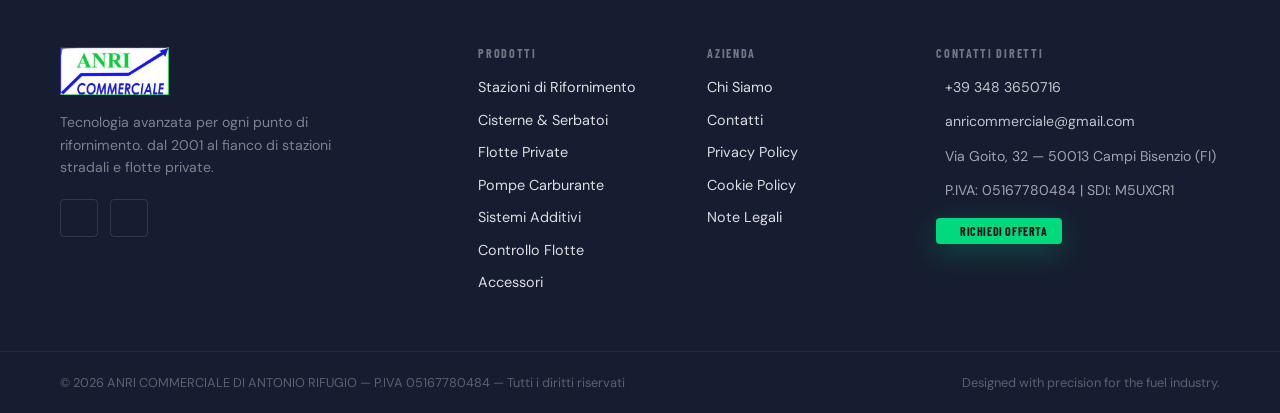
==== commit 52283964: "Nascosto quello che non è ancora pronto" ====
--- a/index.html
+++ b/index.html
@@ -178,7 +178,7 @@
               Chi Siamo <i data-feather="chevron-down"></i>
             </a>
             <ul class="dropdown-menu">
-              <li><a href="#referenze">Case Studies</a></li>
+              <li style="display: none;"><!-- TODO: NextUpdate --><a href="#referenze">Case Studies</a></li>
               <li><a href="chi-siamo.html">La nostra storia</a></li>
             </ul>
           </li>
@@ -461,14 +461,8 @@
         </div>
 
         <!-- Filtri Categoria -->
-        <div class="eshop-filters" role="tablist" aria-label="Filtra per categoria">
-          <button class="filter-btn active" data-filter="all" role="tab" aria-selected="true">Tutti</button>
-          <button class="filter-btn" data-filter="pompe" role="tab" aria-selected="false">Pompe Carburante</button>
-          <button class="filter-btn" data-filter="additivi" role="tab" aria-selected="false">Sistemi Additivi</button>
-          <button class="filter-btn" data-filter="serbatoi" role="tab" aria-selected="false">Serbatoi
-            Trasportabili</button>
-          <button class="filter-btn" data-filter="flotte" role="tab" aria-selected="false">Controllo Flotte</button>
-          <button class="filter-btn" data-filter="accessori" role="tab" aria-selected="false">Accessori</button>
+        <div class="eshop-filters" id="dynamic-index-filters" role="tablist" aria-label="Filtra per categoria">
+          <!-- Generato dinamicamente via JS -->
         </div>
 
         <!-- Product Grid -->
@@ -478,7 +472,7 @@
           </div>
         </div><!-- /product-grid -->
 
-        <div class="eshop-cta-row">
+        <div class="eshop-cta-row" style="display: none;"> <!-- TODO: NextUpdate -->
           <p>Non trovi quello che cerchi? Il nostro catalogo è molto più ampio.</p>
           <button class="btn btn-primary" onclick="openModal('Richiesta Catalogo Completo')">
             <i data-feather="download"></i> Richiedi il Catalogo Completo
@@ -489,7 +483,7 @@
     </section>
 
     <!-- ── CASE STUDIES (Referenze) ── -->
-    <section class="case-studies" id="referenze" aria-labelledby="case-heading">
+    <section class="case-studies" id="referenze" aria-labelledby="case-heading" style="display: none;"> <!-- TODO: NextUpdate -->
       <div class="container">
         <div class="section-header" data-reveal>
           <span class="section-label">Case Studies</span>
@@ -994,6 +988,9 @@
   =================================================== -->
   <script src="components.js"></script>
   <script>
+    let allIndexProducts = [];
+    let currentIndexCategory = 'all';
+
     // Index page specific logic only: E-Shop dynamic product loading.
     document.addEventListener('DOMContentLoaded', async () => {
       const grid = document.getElementById('product-grid');
@@ -1001,46 +998,105 @@
 
       try {
         const response = await fetch('prodotti.json');
-        const products = await response.json();
-        grid.innerHTML = '';
-
-        products.forEach((p) => {
-          const article = document.createElement('article');
-          article.className = 'product-card';
-
-          const rawCat = p.categoria.toLowerCase();
-          const filterCat = rawCat === 'automazione' ? 'flotte' : rawCat;
-          article.dataset.category = filterCat;
-
-          const imgPath = `Prodotti/${p.titolo}.jpg`;
-          const fallbackImg = 'https://images.unsplash.com/photo-1581092921461-eab62e97a780?w=400&q=75';
-          const badgeHtml = p.tag
-            ? `<span class="product-badge ${p.tag.toLowerCase() === 'promo' ? 'product-badge--promo' : ''}">${p.tag}</span>`
-            : '';
-
-          article.innerHTML = `
-            <div class="product-img-wrap">
-              <img src="${imgPath}" alt="${p.titolo}" width="400" height="300" loading="lazy" onerror="this.onerror=null; this.src='${fallbackImg}';">
-              ${badgeHtml}
-            </div>
-            <div class="product-body">
-              <span class="product-cat">${p.categoria}</span>
-              <h3 class="product-name">${p.titolo}</h3>
-              <p class="product-desc">${p.descrizione}</p>
-              <button class="btn btn-outline btn-sm" onclick="openModal('${p.titolo.replace(/'/g, "\\'")}')">
-                <i data-feather="info"></i> Richiedi Informazioni
-              </button>
-            </div>
-          `;
-          grid.appendChild(article);
-        });
-
-        if (window.feather) feather.replace();
+        allIndexProducts = await response.json();
+
+        renderIndexFilters();
+        renderIndexProducts(allIndexProducts);
+
       } catch (err) {
         console.error('Errore caricamento prodotti:', err);
         grid.innerHTML = '<p style="grid-column:1/-1; text-align:center;">Errore nel caricamento dei prodotti. Riprova più tardi.</p>';
       }
     });
+
+    function renderIndexFilters() {
+      const filtersContainer = document.getElementById('dynamic-index-filters');
+      if (!filtersContainer) return;
+
+      // Trova le categorie uniche
+      const categoriesSet = new Set();
+      allIndexProducts.forEach(p => {
+        if(p.categoria) categoriesSet.add(p.categoria.toLowerCase());
+      });
+      const uniqueCats = Array.from(categoriesSet).sort();
+
+      // Crea l'HTML dei bottoni
+      let filtersHtml = `<button class="filter-btn active" data-filter="all" role="tab" aria-selected="true" onclick="filterIndexProducts('all')">Tutti</button>`;
+
+      uniqueCats.forEach(cat => {
+        // Rinomina esteticamente "automazione" in "Controllo Flotte" se presente
+        let displayName = cat.charAt(0).toUpperCase() + cat.slice(1);
+        if (cat === 'automazione') displayName = 'Controllo Flotte';
+
+        filtersHtml += `<button class="filter-btn" data-filter="${cat}" role="tab" aria-selected="false" onclick="filterIndexProducts('${cat}')">${displayName}</button>`;
+      });
+
+      filtersContainer.innerHTML = filtersHtml;
+    }
+
+    window.filterIndexProducts = function(cat) {
+      currentIndexCategory = cat.toLowerCase();
+
+      // Aggiorna lo stato "active" dei bottoni
+      document.querySelectorAll('#dynamic-index-filters .filter-btn').forEach(btn => {
+        if(btn.dataset.filter === currentIndexCategory) {
+          btn.classList.add('active');
+          btn.setAttribute('aria-selected', 'true');
+        } else {
+          btn.classList.remove('active');
+          btn.setAttribute('aria-selected', 'false');
+        }
+      });
+
+      // Filtra e renderizza i prodotti
+      const filtered = currentIndexCategory === 'all'
+        ? allIndexProducts
+        : allIndexProducts.filter(p => {
+            const rawCat = p.categoria.toLowerCase();
+            const filterCat = rawCat === 'automazione' ? 'flotte' : rawCat;
+            return rawCat === currentIndexCategory || filterCat === currentIndexCategory;
+          });
+
+      renderIndexProducts(filtered);
+    };
+
+    function renderIndexProducts(products) {
+      const grid = document.getElementById('product-grid');
+      grid.innerHTML = '';
+
+      products.forEach((p) => {
+        const article = document.createElement('article');
+        article.className = 'product-card';
+
+        const rawCat = p.categoria.toLowerCase();
+        const filterCat = rawCat === 'automazione' ? 'flotte' : rawCat;
+        article.dataset.category = filterCat;
+
+        const imgPath = `Prodotti/${p.titolo}.jpg`;
+        const fallbackImg = 'https://images.unsplash.com/photo-1581092921461-eab62e97a780?w=400&q=75';
+        const badgeHtml = p.tag
+          ? `<span class="product-badge ${p.tag.toLowerCase() === 'promo' ? 'product-badge--promo' : ''}">${p.tag}</span>`
+          : '';
+
+        article.innerHTML = `
+          <div class="product-img-wrap">
+            <img src="${imgPath}" alt="${p.titolo}" width="400" height="300" loading="lazy" onerror="this.onerror=null; this.src='${fallbackImg}';">
+            ${badgeHtml}
+          </div>
+          <div class="product-body">
+            <span class="product-cat">${p.categoria}</span>
+            <h3 class="product-name">${p.titolo}</h3>
+            <p class="product-desc">${p.descrizione}</p>
+            <button class="btn btn-outline btn-sm" onclick="openModal('${p.titolo.replace(/'/g, "\\'")}')">
+              <i data-feather="info"></i> Richiedi Informazioni
+            </button>
+          </div>
+        `;
+        grid.appendChild(article);
+      });
+
+      if (window.feather) feather.replace();
+    }
   </script>
   <!-- Sticky Mobile CTA -->
   <button class="mobile-sticky-cta" onclick="openModal('Mobile Floating CTA')" aria-label="Richiedi Preventivo">
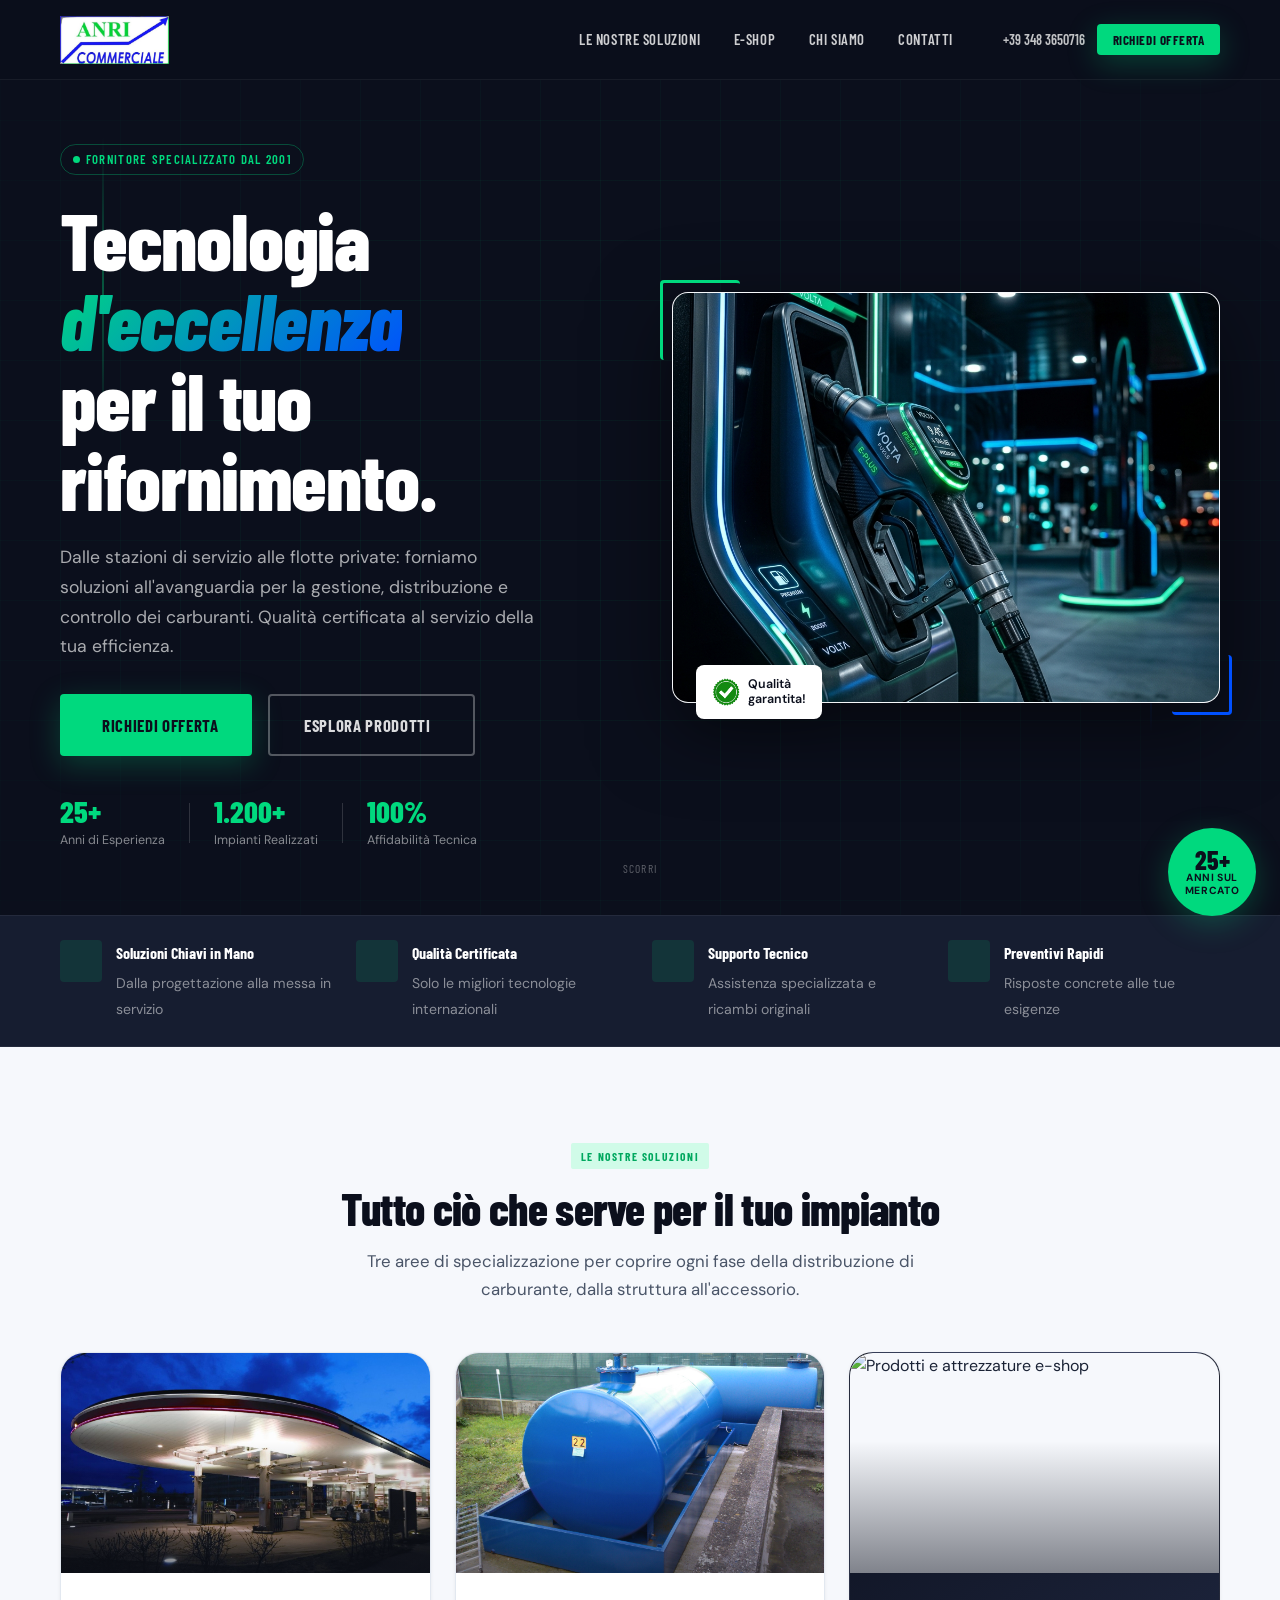
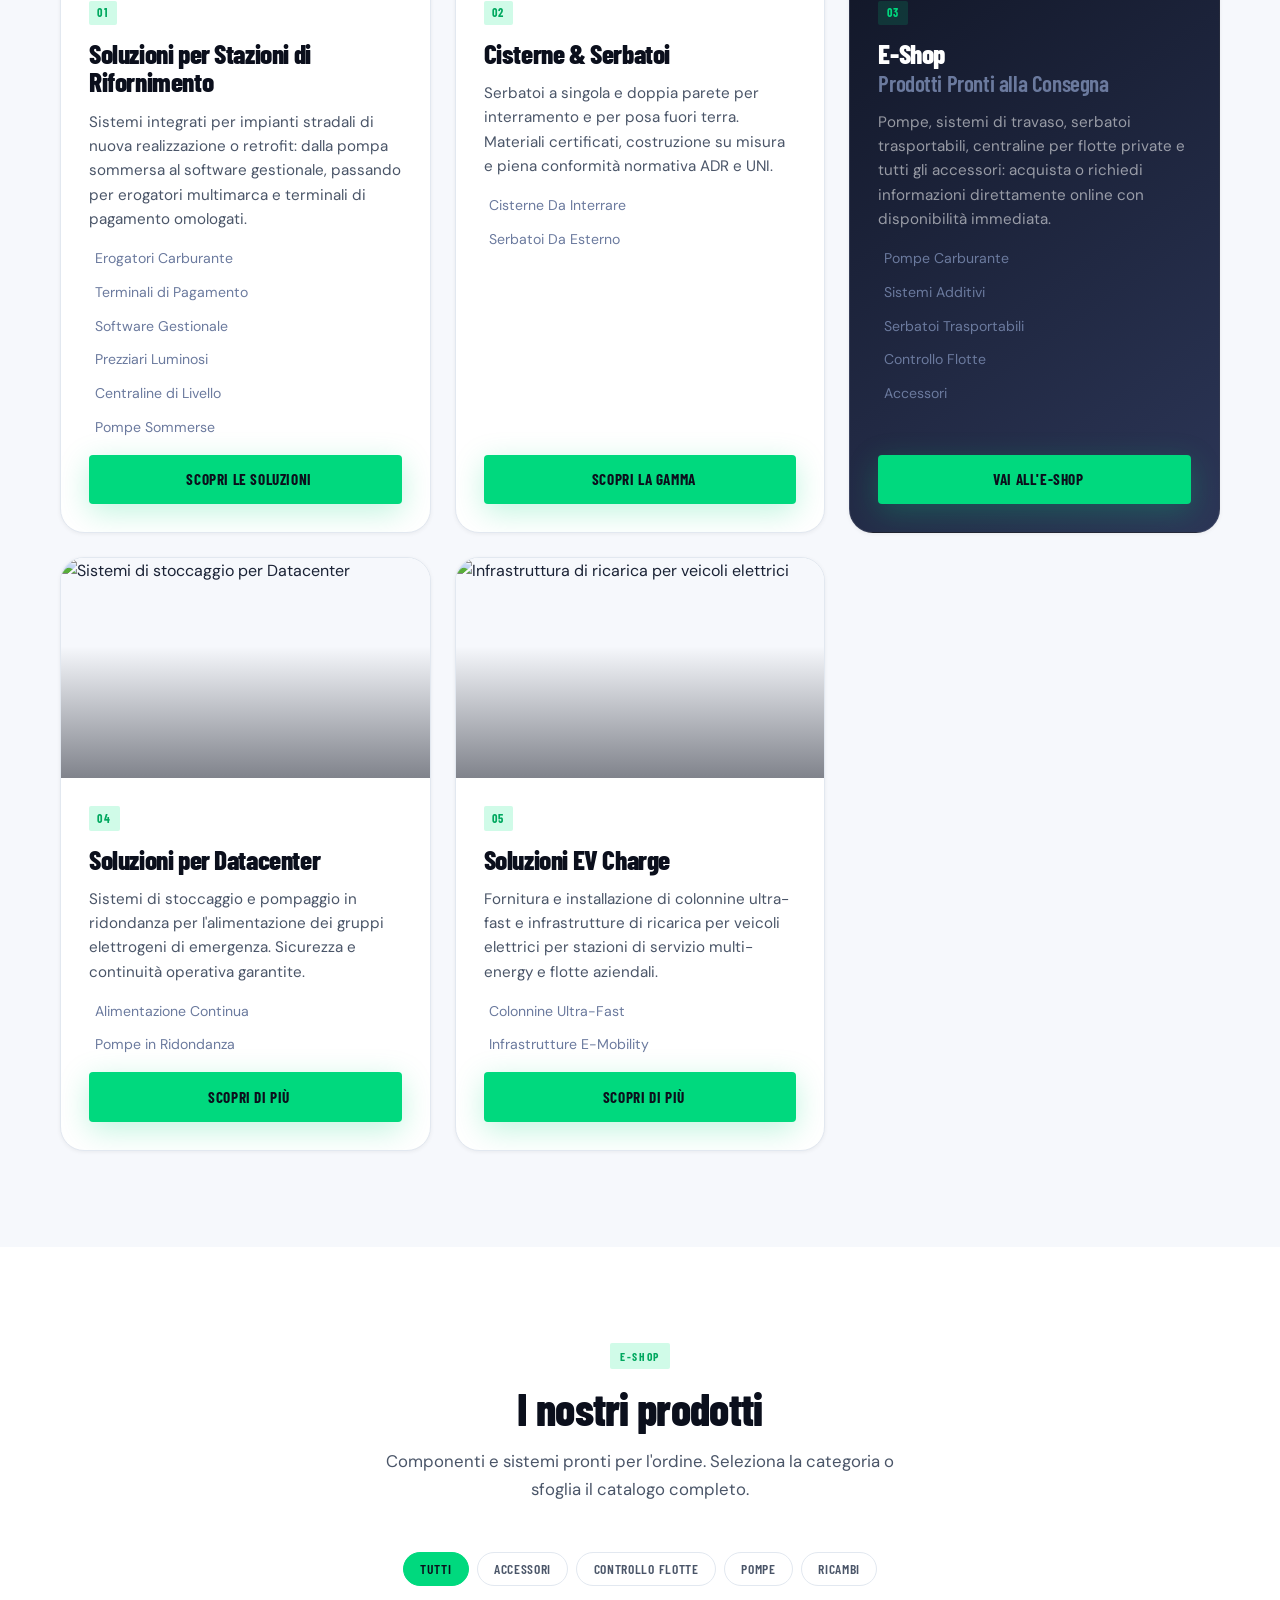
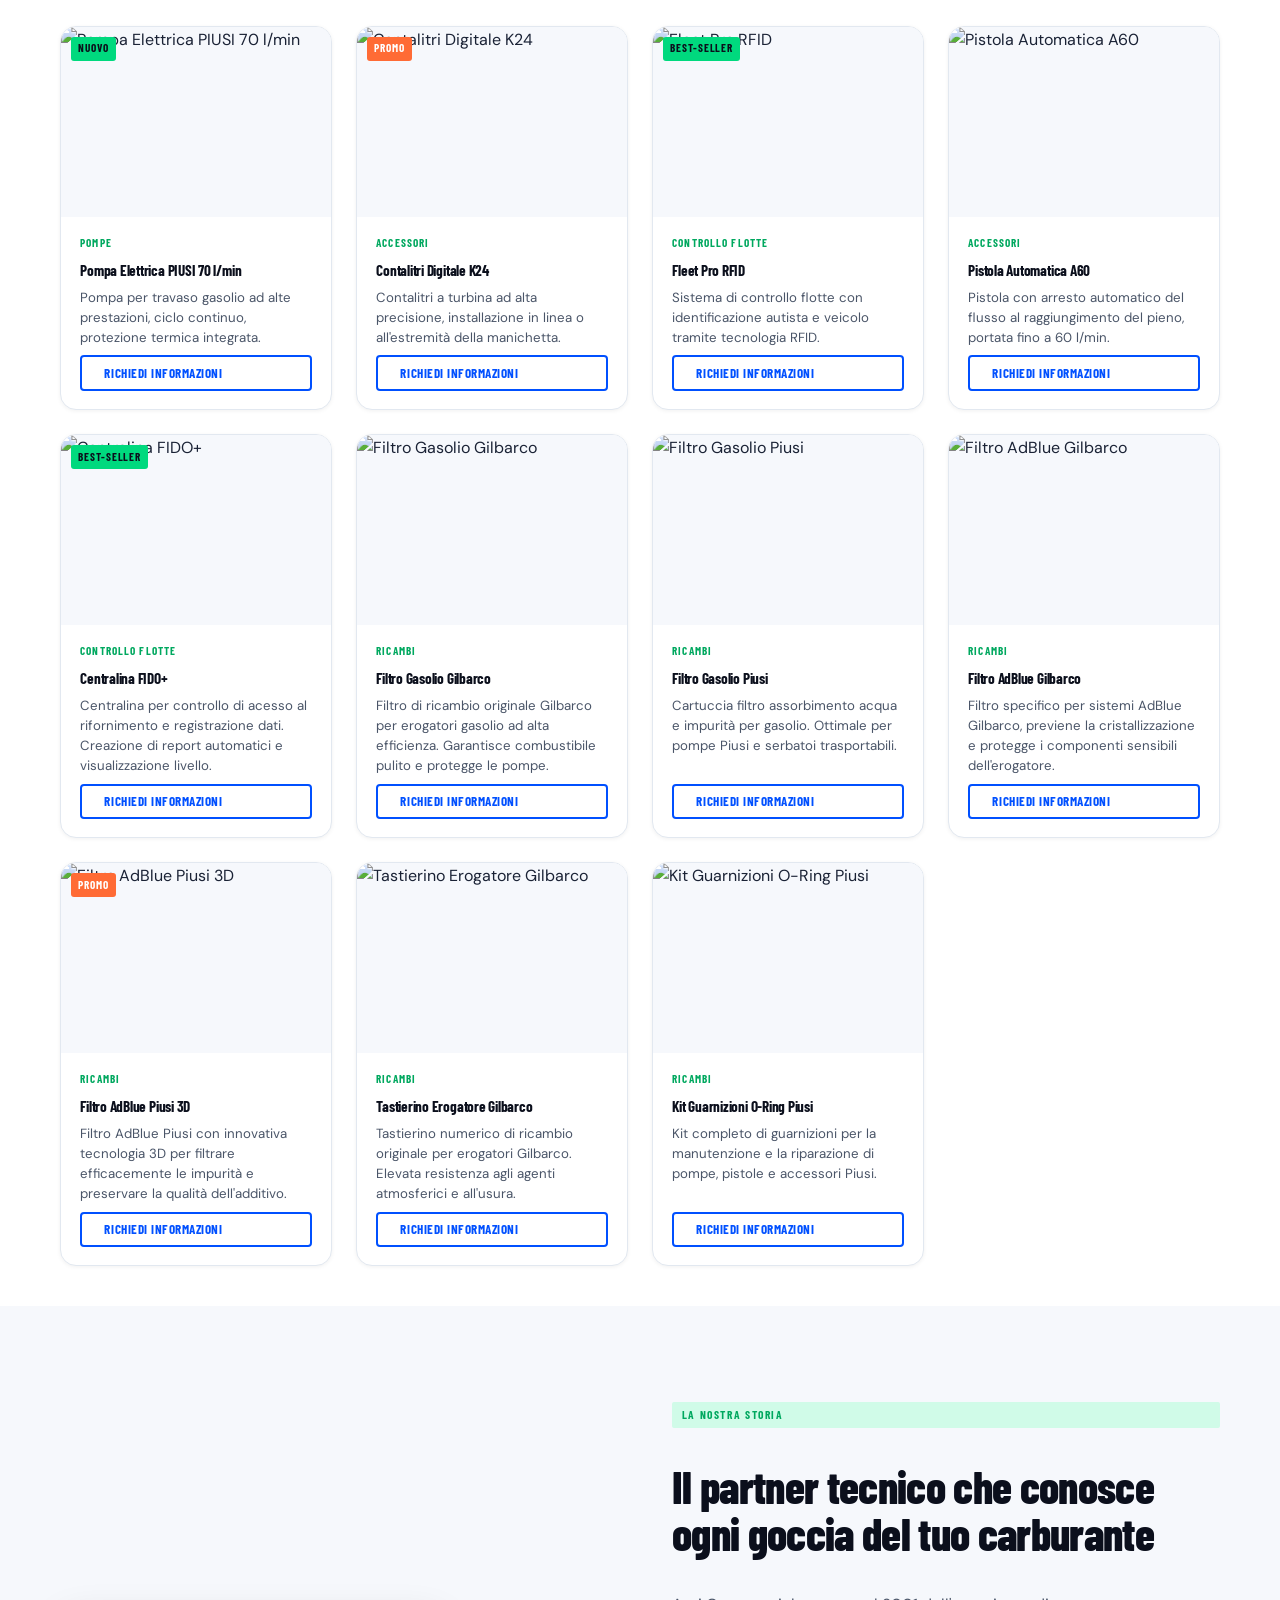
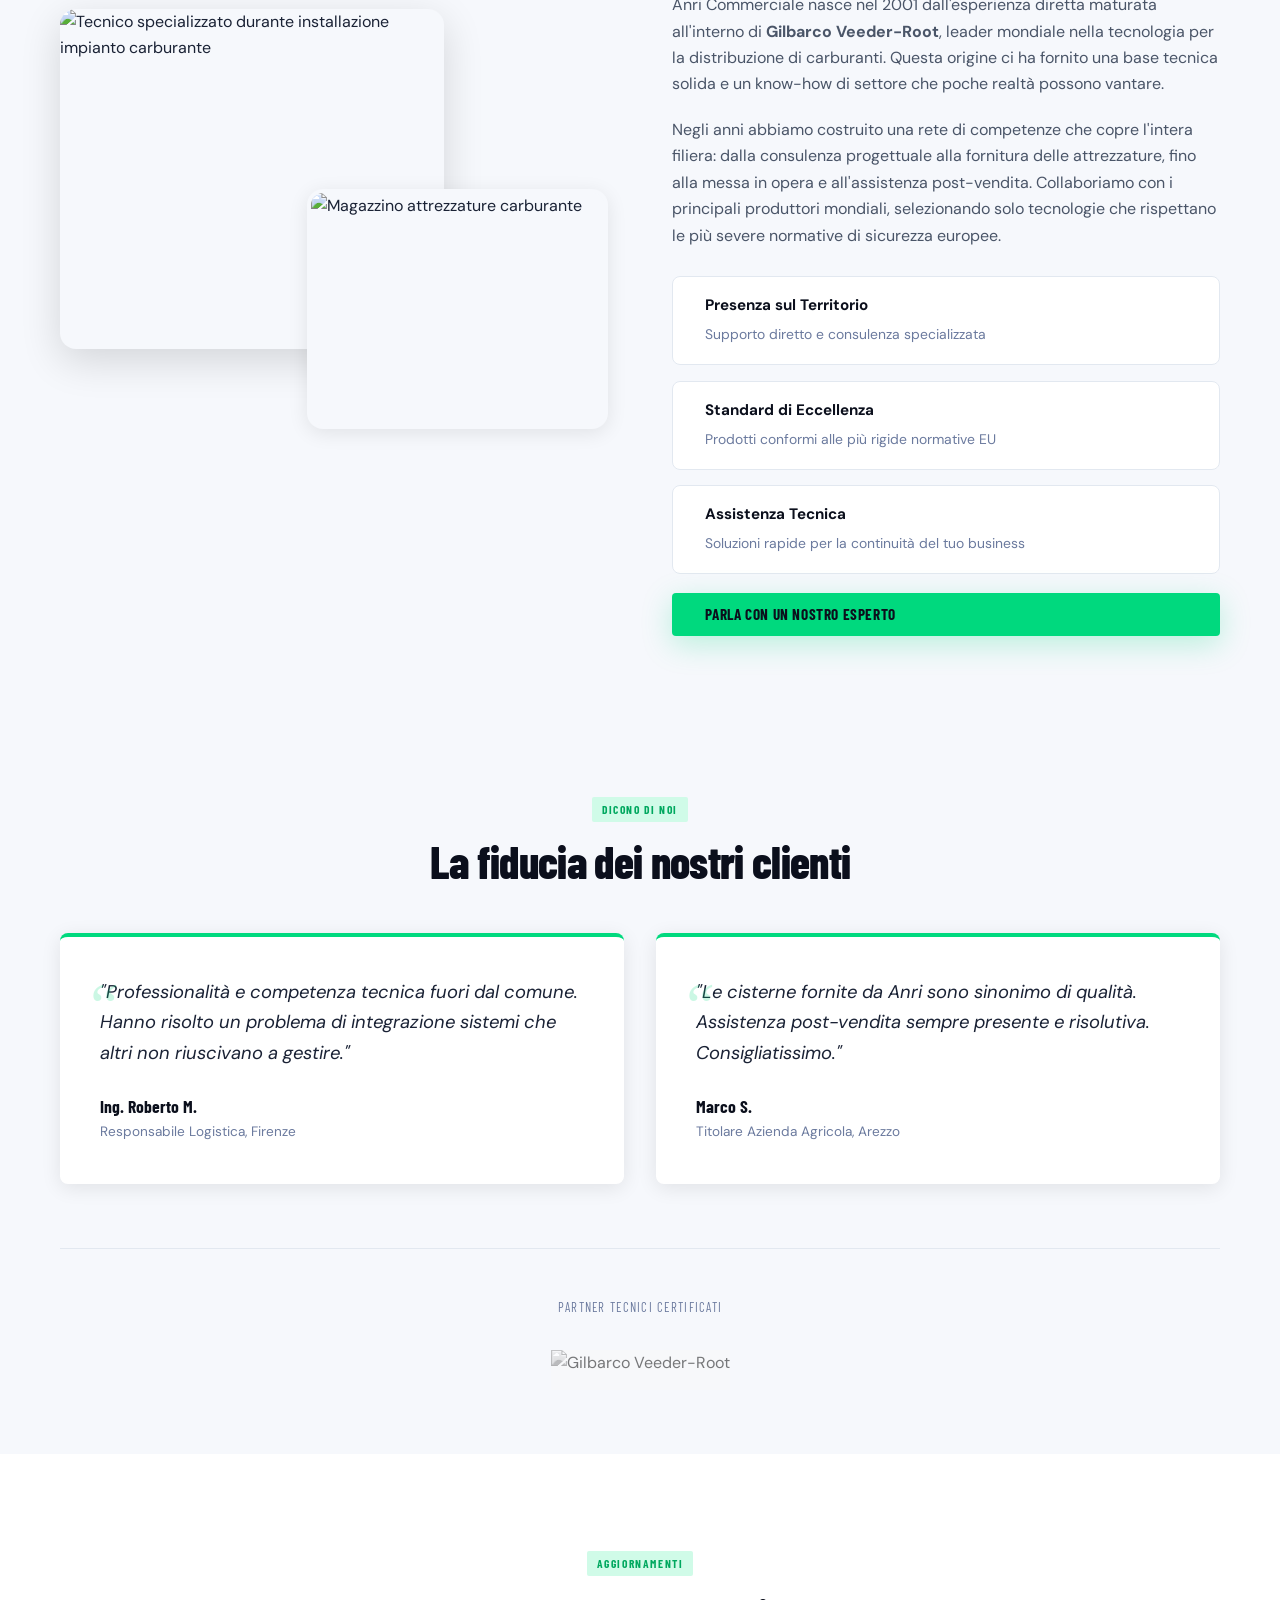
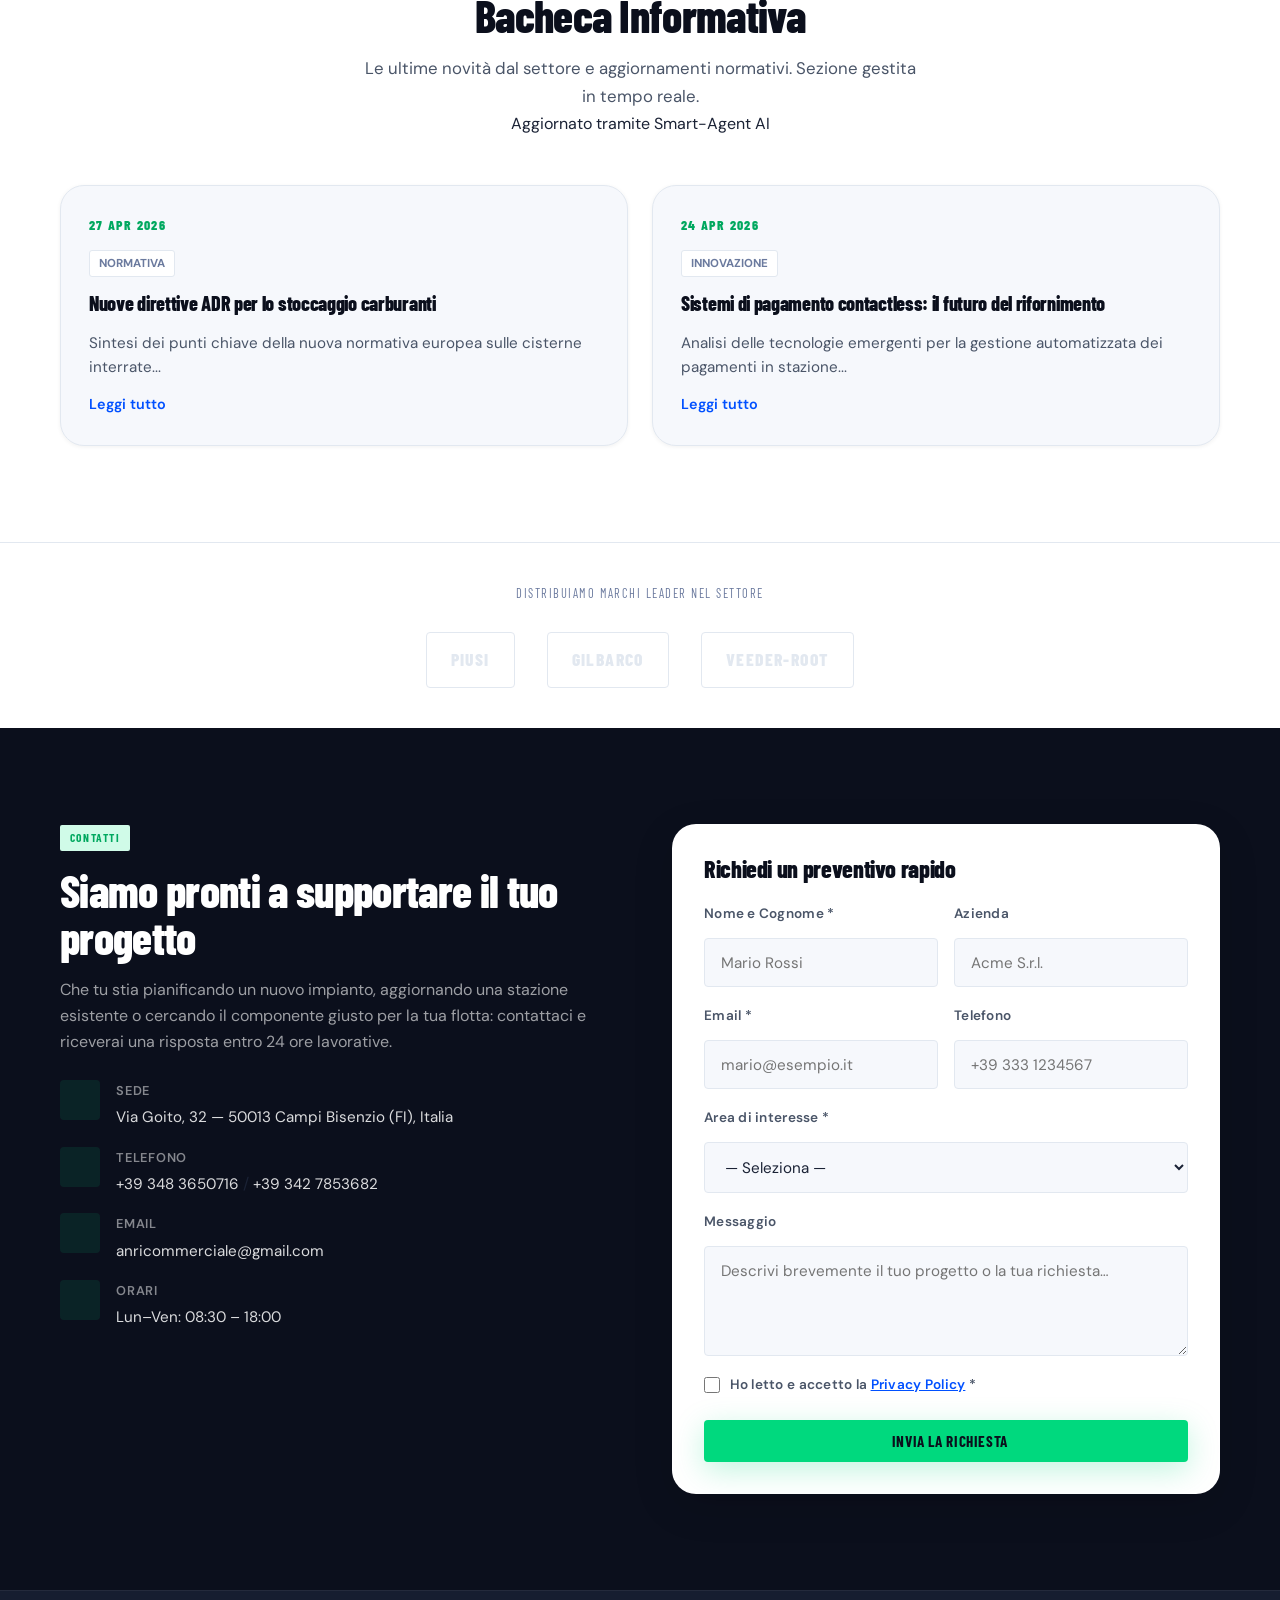
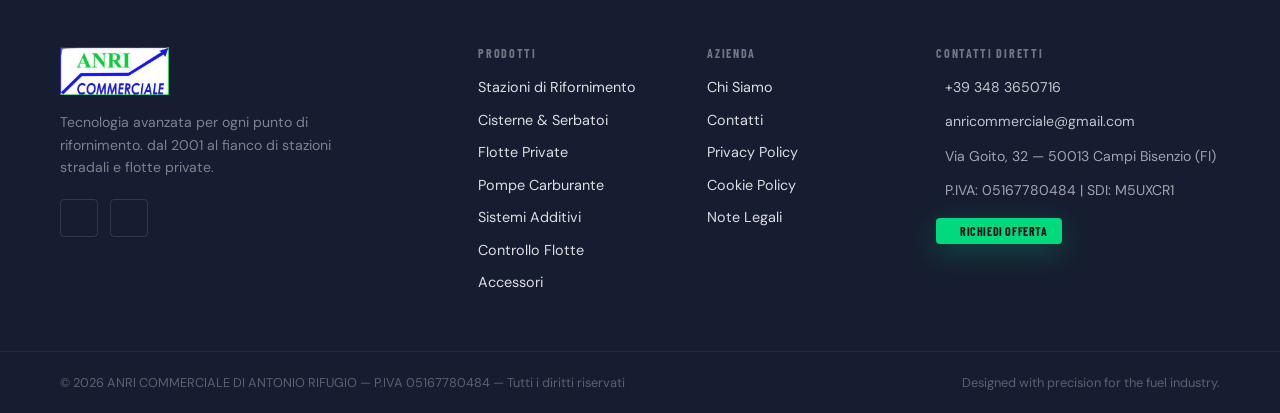
==== commit 7820715a: "Ordinamento file OK" ====
--- a/index.html
+++ b/index.html
@@ -47,13 +47,13 @@
     rel="stylesheet" />
 
   <!-- Preload critical assets -->
-  <link rel="preload" as="image" href="hero_fuel_station_premium.png" />
+  <link rel="preload" as="image" href="img/hero_fuel_station_premium.png" />
   <link rel="preload" href="https://fonts.gstatic.com/s/barlowcondensed/v12/HTAKL3o-R1syS1dfm77M336z2f69Eq7X9bg.woff2" as="font" type="font/woff2" crossorigin />
 
   <!-- Icons (Feather) -->
   <script src="https://unpkg.com/feather-icons"></script>
 
-  <link rel="stylesheet" href="style.css" />
+  <link rel="stylesheet" href="css/style.css" />
 
   <!-- Structured Data (JSON-LD) -->
   <script type="application/ld+json">
@@ -61,7 +61,7 @@
     "@context": "https://schema.org",
     "@type": "LocalBusiness",
     "name": "Anri Commerciale",
-    "image": "https://www.anricommerciale.it/Logo_OK.jpg",
+    "image": "https://www.anricommerciale.it/img/Logo_OK.jpg",
     "@id": "https://www.anricommerciale.it/",
     "url": "https://www.anricommerciale.it/",
     "telephone": "+393483650716",
@@ -107,7 +107,7 @@
     <div class="container header-inner">
 
       <!-- Logo -->
-      <a href="index.html" class="logo" aria-label="Anri Commerciale – Home"><img src="Logo_OK.jpg"
+      <a href="index.html" class="logo" aria-label="Anri Commerciale – Home"><img src="img/Logo_OK.jpg"
           alt="Anri Commerciale" style="height:48px;width:auto;display:block;" /></a>
 
       <!-- Primary Nav -->
@@ -262,10 +262,10 @@
 
         <div class="hero-visual">
           <div class="hero-img-wrap">
-            <img src="hero_fuel_station_premium.png" alt="Stazione di rifornimento professionale con erogatori moderni"
+            <img src="img/hero_fuel_station_premium.png" alt="Stazione di rifornimento professionale con erogatori moderni"
               width="720" height="540" loading="eager" class="hero-img" onerror="this.style.display='none'" />
             <div class="hero-img-badge" style="display: flex; align-items: center; gap: 8px; text-align: left;">
-              <img src="Qualita.png" alt="Qualità" style="width: 28px; height: 28px;" />
+              <img src="img/Qualita.png" alt="Qualità" style="width: 28px; height: 28px;" />
               <span>Qualità<br />garantita!</span>
             </div>
           </div>
@@ -330,7 +330,7 @@
           <!-- Categoria 1: Stazioni -->
           <article class="cat-card" id="soluzioni-rifornimento">
             <div class="cat-card-img-wrap">
-              <img src="Stazione.jpg" alt="Erogatori carburante per stazione di rifornimento stradale" width="800"
+              <img src="img/Stazione.jpg" alt="Erogatori carburante per stazione di rifornimento stradale" width="800"
                 height="500" loading="lazy" />
               <div class="cat-card-overlay"></div>
             </div>
@@ -357,7 +357,7 @@
           <!-- Categoria 2: Cisterne -->
           <article class="cat-card" id="cisterne">
             <div class="cat-card-img-wrap">
-              <img src="Cisterna.jpg" alt="Cisterna interrata per deposito carburante" width="700" height="450"
+              <img src="img/Cisterna.jpg" alt="Cisterna interrata per deposito carburante" width="700" height="450"
                 loading="lazy" />
               <div class="cat-card-overlay"></div>
             </div>
@@ -405,7 +405,7 @@
           <!-- Categoria 4: Datacenter -->
           <article class="cat-card" id="datacenter">
             <div class="cat-card-img-wrap">
-              <img src="Datacenter.jpg" alt="Sistemi di stoccaggio per Datacenter" width="700" height="450"
+              <img src="img/Datacenter.jpg" alt="Sistemi di stoccaggio per Datacenter" width="700" height="450"
                 loading="lazy" />
               <div class="cat-card-overlay"></div>
             </div>
@@ -811,7 +811,7 @@
 
       <div class="footer-brand">
         <div class="logo">
-          <img src="Logo_OK.jpg" alt="Anri Commerciale" style="height:48px;width:auto;display:block;" />
+          <img src="img/Logo_OK.jpg" alt="Anri Commerciale" style="height:48px;width:auto;display:block;" />
         </div>
         <p class="footer-tagline">Tecnologia avanzata per ogni punto di rifornimento. dal 2001 al fianco di stazioni
           stradali e flotte private.</p>
@@ -986,7 +986,7 @@
   <!-- ===================================================
        JAVASCRIPT
   =================================================== -->
-  <script src="components.js"></script>
+  <script src="js/components.js"></script>
   <script>
     let allIndexProducts = [];
     let currentIndexCategory = 'all';
@@ -1072,7 +1072,7 @@
         const filterCat = rawCat === 'automazione' ? 'flotte' : rawCat;
         article.dataset.category = filterCat;
 
-        const imgPath = `Prodotti/${p.titolo}.jpg`;
+        const imgPath = `img/Prodotti/${p.titolo}.jpg`;
         const fallbackImg = 'https://images.unsplash.com/photo-1581092921461-eab62e97a780?w=400&q=75';
         const badgeHtml = p.tag
           ? `<span class="product-badge ${p.tag.toLowerCase() === 'promo' ? 'product-badge--promo' : ''}">${p.tag}</span>`
--- a/css/style.css
+++ b/css/style.css
@@ -0,0 +1,2026 @@
+/* ============================================================
+   ANRI COMMERCIALE â€” style.css
+   Design: Industrial-Technical Precision
+   Author: Senior Frontend Engineer
+   Mobile-First | BEM-inspired | CSS Custom Properties
+   ============================================================ */
+
+/* â”€â”€ 1. RESET & ROOT â”€â”€ */
+*, *::before, *::after { box-sizing: border-box; margin: 0; padding: 0; }
+
+/* Better focus states for accessibility */
+:focus-visible {
+  outline: 3px solid var(--blue);
+  outline-offset: 3px;
+}
+:focus:not(:focus-visible) {
+  outline: none;
+}
+
+:root {
+  /* Palette */
+  --green:        #00D97E;
+  --green-dark:   #00A85F;
+  --green-light:  #D0FBE8;
+  --blue:         #0050FF;
+  --blue-dark:    #003ACC;
+  --blue-light:   #D6E4FF;
+  --dark:         #0B0F1C;
+  --dark-2:       #161D30;
+  --dark-3:       #05070A; /* Deeper dark for premium feel */
+  --mid:          #2C3657;
+  --muted:        #6B7A9E;
+  --border:       #E2E8F0;
+  --border-dark:  rgba(255,255,255,0.08);
+  --bg-light:     #F6F8FC;
+  --bg-white:     #FFFFFF;
+  --text:         #1A2235;
+  --text-light:   #4A5568;
+  --glass:        rgba(255, 255, 255, 0.03);
+  --glass-border: rgba(255, 255, 255, 0.08);
+
+  /* Typography */
+  --font-display: 'Barlow Condensed', sans-serif;
+  --font-body:    'DM Sans', sans-serif;
+
+  /* Spacing Scale */
+  --sp-xs: 0.5rem;
+  --sp-sm: 1rem;
+  --sp-md: 1.5rem;
+  --sp-lg: 2.5rem;
+  --sp-xl: 4rem;
+  --sp-2xl: 6rem;
+  --sp-3xl: 8rem;
+
+  /* Radius */
+  --r-sm: 4px;
+  --r-md: 8px;
+  --r-lg: 16px;
+  --r-xl: 24px;
+  --r-full: 9999px;
+
+  /* Shadow */
+  --shadow-sm: 0 1px 4px rgba(0,0,0,.06);
+  --shadow-md: 0 4px 20px rgba(0,0,0,.09);
+  --shadow-lg: 0 12px 40px rgba(0,0,0,.14);
+  --shadow-xl: 0 24px 60px rgba(0,0,0,.25);
+  --shadow-green: 0 8px 30px rgba(0,217,126,.25);
+  --shadow-blue:  0 8px 30px rgba(0,80,255,.2);
+
+  /* Transitions */
+  --ease-out: cubic-bezier(0.16, 1, 0.3, 1);
+  --ease-in-out: cubic-bezier(0.65, 0, 0.35, 1);
+  --ease: cubic-bezier(0.16, 1, 0.3, 1);
+  --t-fast: 0.2s;
+  --t-mid:  0.4s;
+  --t-slow: 0.8s;
+
+  /* Max width */
+  --container: 1240px;
+  --header-h: 80px;
+}
+
+html { scroll-behavior: smooth; -webkit-text-size-adjust: 100%; scroll-padding-top: var(--header-h); }
+
+body {
+  font-family: var(--font-body);
+  font-size: 1rem;
+  line-height: 1.65;
+  color: var(--text);
+  background: var(--bg-white);
+  overflow-x: hidden;
+}
+
+img { 
+  max-width: 100%; 
+  height: auto; 
+  display: block; 
+  background-color: var(--bg-light); /* Skeleton effect placeholder */
+}
+a { color: inherit; text-decoration: none; }
+ul { list-style: none; }
+button { cursor: pointer; font-family: inherit; border: none; }
+
+/* â”€â”€ 2. UTILITY â”€â”€ */
+.container {
+  width: 100%;
+  max-width: var(--container);
+  margin-inline: auto;
+  padding-inline: 1.25rem;
+}
+
+@media (min-width: 768px)  { .container { padding-inline: 2rem; } }
+@media (min-width: 1280px) { .container { padding-inline: 2.5rem; } }
+
+/* â”€â”€ 3. TYPOGRAPHY â”€â”€ */
+h1, h2, h3, h4, h5 {
+  font-family: var(--font-display);
+  line-height: 1.05;
+  font-weight: 800;
+  letter-spacing: -0.015em;
+}
+
+.section-label {
+  display: inline-block;
+  font-family: var(--font-display);
+  font-weight: 700;
+  font-size: 0.72rem;
+  letter-spacing: 0.14em;
+  text-transform: uppercase;
+  color: var(--green-dark);
+  background: var(--green-light);
+  padding: 0.3em 0.85em;
+  border-radius: 2px;
+  margin-bottom: var(--sp-sm);
+}
+
+.section-title {
+  font-size: clamp(1.9rem, 4vw, 2.8rem);
+  color: var(--dark);
+  margin-bottom: 1rem;
+}
+
+.section-desc {
+  color: var(--text-light);
+  font-size: 1.05rem;
+  max-width: 560px;
+}
+
+.section-header {
+  text-align: center;
+  margin-bottom: 3rem;
+}
+.section-header .section-desc { margin-inline: auto; }
+
+/* â”€â”€ REVEAL ANIMATIONS â”€â”€ */
+[data-reveal] {
+  opacity: 0;
+  transform: translateY(30px);
+  transition: opacity var(--t-slow) var(--ease-out), transform var(--t-slow) var(--ease-out);
+  will-change: opacity, transform;
+}
+[data-reveal].revealed {
+  opacity: 1;
+  transform: translateY(0);
+}
+
+[data-reveal="fade"] { transform: none; }
+[data-reveal="left"] { transform: translateX(-30px); }
+[data-reveal="right"] { transform: translateX(30px); }
+
+.delay-100 { transition-delay: 100ms; }
+.delay-200 { transition-delay: 200ms; }
+.delay-300 { transition-delay: 300ms; }
+.delay-400 { transition-delay: 400ms; }
+
+/* Hero elements: animate immediately on page load, no scroll needed */
+@keyframes heroFadeUp {
+  from { opacity: 0; transform: translateY(24px); }
+  to   { opacity: 1; transform: translateY(0); }
+}
+.hero-anim-1 { animation: heroFadeUp 0.7s 0.05s var(--ease-out) both; }
+.hero-anim-2 { animation: heroFadeUp 0.7s 0.18s var(--ease-out) both; }
+.hero-anim-3 { animation: heroFadeUp 0.7s 0.32s var(--ease-out) both; }
+.hero-anim-4 { animation: heroFadeUp 0.7s 0.46s var(--ease-out) both; }
+
+/* â”€â”€ 4. BUTTONS â”€â”€ */
+.btn {
+  display: inline-flex;
+  align-items: center;
+  gap: 0.5em;
+  font-family: var(--font-display);
+  font-weight: 700;
+  font-size: 0.95rem;
+  letter-spacing: 0.04em;
+  text-transform: uppercase;
+  padding: 0.8em 1.7em;
+  border-radius: var(--r-sm);
+  transition: all var(--t-fast) var(--ease);
+  white-space: nowrap;
+}
+.btn svg { width: 16px; height: 16px; flex-shrink: 0; }
+
+.btn-primary {
+  background: var(--green);
+  color: var(--dark);
+  box-shadow: var(--shadow-green);
+  position: relative;
+  overflow: hidden;
+}
+.btn-primary::after {
+  content: '';
+  position: absolute;
+  top: -50%; left: -50%;
+  width: 200%; height: 200%;
+  background: linear-gradient(
+    45deg,
+    transparent 0%,
+    rgba(255,255,255,0.1) 45%,
+    rgba(255,255,255,0.5) 50%,
+    rgba(255,255,255,0.1) 55%,
+    transparent 100%
+  );
+  transform: rotate(45deg) translate(-100%, -100%);
+  transition: transform 0.6s var(--ease);
+}
+.btn-primary:hover::after {
+  transform: rotate(45deg) translate(100%, 100%);
+}
+.btn-primary:hover {
+  background: var(--green-dark);
+  color: #fff;
+  transform: translateY(-2px);
+  box-shadow: 0 12px 36px rgba(0,217,126,.35);
+}
+.btn-primary:active { transform: translateY(0); }
+
+.btn-outline {
+  background: transparent;
+  color: var(--blue);
+  border: 2px solid var(--blue);
+}
+.btn-outline:hover {
+  background: var(--blue);
+  color: #fff;
+  transform: translateY(-2px);
+  box-shadow: var(--shadow-blue);
+}
+
+.btn-ghost {
+  background: transparent;
+  color: rgba(255,255,255,.85);
+  border: 2px solid rgba(255,255,255,.3);
+}
+.btn-ghost:hover {
+  background: rgba(255,255,255,.12);
+  color: #fff;
+  border-color: rgba(255,255,255,.6);
+}
+
+.btn-lg  { font-size: 1.05rem; padding: 0.9em 2em; }
+.btn-sm  { font-size: 0.82rem; padding: 0.6em 1.2em; }
+.btn-full { width: 100%; justify-content: center; }
+
+/* â”€â”€ 5. HEADER â”€â”€ */
+.site-header {
+  position: fixed;
+  top: 0; left: 0; right: 0;
+  z-index: 1000;
+  height: var(--header-h);
+  background: rgba(11,15,28,.96);
+  backdrop-filter: blur(12px);
+  border-bottom: 1px solid rgba(255,255,255,.06);
+  transition: box-shadow var(--t-mid) var(--ease), background var(--t-mid) var(--ease);
+}
+.site-header.scrolled {
+  box-shadow: 0 4px 24px rgba(0,0,0,.3);
+  background: rgba(11,15,28,.99);
+}
+.site-header.header-hidden {
+  transform: translateY(-100%);
+}
+
+.header-inner {
+  height: 100%;
+  display: flex;
+  align-items: center;
+  gap: var(--sp-sm);
+}
+
+/* On mobile: push header-actions (including hamburger) to the far right */
+@media (max-width: 1023px) {
+  .header-inner { justify-content: space-between; }
+  .header-actions { margin-left: auto; }
+}
+
+/* Logo */
+.logo {
+  display: flex;
+  align-items: center;
+  gap: 0.6rem;
+  flex-shrink: 0;
+  text-decoration: none;
+}
+.logo-mark {
+  width: 38px; height: 38px;
+  background: linear-gradient(135deg, var(--green), var(--blue));
+  border-radius: var(--r-sm);
+  display: grid;
+  place-items: center;
+  flex-shrink: 0;
+}
+.logo-mark .logo-icon svg {
+  width: 20px; height: 20px;
+  stroke: #fff;
+}
+.logo-text {
+  display: flex;
+  flex-direction: column;
+  line-height: 1.1;
+}
+.logo-brand {
+  font-family: var(--font-display);
+  font-size: 1.3rem;
+  font-weight: 800;
+  letter-spacing: 0.06em;
+  color: #fff;
+}
+.logo-sub {
+  font-family: var(--font-display);
+  font-size: 0.68rem;
+  letter-spacing: 0.18em;
+  font-weight: 600;
+  color: var(--green);
+  text-transform: uppercase;
+}
+
+/* Primary Nav */
+.primary-nav { margin-left: auto; }
+
+.nav-list {
+  display: none;
+  flex-direction: column;
+  gap: 0;
+}
+
+@media (min-width: 1024px) {
+  .nav-list {
+    display: flex;
+    flex-direction: row;
+    align-items: center;
+    gap: 0.25rem;
+  }
+}
+
+.nav-link {
+  display: flex;
+  align-items: center;
+  gap: 0.3em;
+  padding: 0.5em 0.85em;
+  font-family: var(--font-display);
+  font-weight: 600;
+  font-size: 0.92rem;
+  letter-spacing: 0.04em;
+  text-transform: uppercase;
+  color: rgba(255,255,255,.8);
+  border-radius: var(--r-sm);
+  transition: color var(--t-fast), background var(--t-fast);
+}
+.nav-link:hover { color: var(--green); background: rgba(255,255,255,.06); }
+.nav-link svg { width: 14px; height: 14px; transition: transform var(--t-fast); }
+.nav-item.has-dropdown:hover .nav-link svg { transform: rotate(180deg); }
+
+/* Dropdown */
+.nav-item.has-dropdown { position: relative; }
+
+@media (min-width: 1024px) {
+  .nav-item.has-dropdown::after {
+    content: '';
+    position: absolute;
+    top: 100%;
+    left: 0;
+    width: 100%;
+    height: 8px;
+  }
+}
+
+.dropdown-menu {
+  display: none;
+  position: absolute;
+  top: calc(100% + 8px);
+  left: 0;
+  min-width: 230px;
+  background: var(--dark-2);
+  border: 1px solid rgba(255,255,255,.08);
+  border-radius: var(--r-md);
+  box-shadow: var(--shadow-lg);
+  padding: 0.5rem;
+  z-index: 100;
+  opacity: 0;
+  transform: translateY(-6px);
+  transition: opacity var(--t-fast) var(--ease), transform var(--t-fast) var(--ease);
+}
+.nav-item.has-dropdown:hover .dropdown-menu {
+  display: block;
+  opacity: 1;
+  transform: translateY(0);
+}
+.dropdown-menu a {
+  display: block;
+  padding: 0.6em 1em;
+  font-size: 0.9rem;
+  color: rgba(255,255,255,.7);
+  border-radius: var(--r-sm);
+  transition: background var(--t-fast), color var(--t-fast);
+}
+.dropdown-menu a:hover { background: rgba(0,217,126,.1); color: var(--green); }
+
+/* Sub-dropdown */
+.has-sub-dropdown { position: relative; }
+.has-sub-dropdown > a {
+  display: flex;
+  justify-content: space-between;
+  align-items: center;
+}
+.sub-dropdown-menu {
+  display: none;
+  position: absolute;
+  top: 0;
+  left: 100%;
+  min-width: 220px;
+  background: var(--dark-2);
+  border: 1px solid rgba(255,255,255,.08);
+  border-radius: var(--r-md);
+  box-shadow: var(--shadow-lg);
+  padding: 0.5rem;
+  z-index: 101;
+  opacity: 0;
+  transform: translateX(-6px);
+  transition: opacity var(--t-fast) var(--ease), transform var(--t-fast) var(--ease);
+}
+@media (min-width: 1024px) {
+  .has-sub-dropdown:hover > .sub-dropdown-menu {
+    display: block;
+    opacity: 1;
+    transform: translateX(0);
+  }
+}
+.sub-dropdown-menu a {
+  padding: 0.5em 1em;
+  font-size: 0.85rem;
+}
+
+/* Header Actions */
+.header-actions {
+  display: flex;
+  align-items: center;
+  gap: 0.75rem;
+  margin-left: var(--sp-sm);
+  flex-shrink: 0;
+}
+
+.header-phone {
+  display: none;
+  align-items: center;
+  gap: 0.4em;
+  font-family: var(--font-display);
+  font-weight: 600;
+  font-size: 0.88rem;
+  color: rgba(255,255,255,.75);
+  transition: color var(--t-fast);
+}
+.header-phone:hover { color: var(--green); }
+.header-phone svg { width: 15px; height: 15px; }
+
+@media (min-width: 768px) { .header-phone { display: flex; } }
+
+/* Hamburger */
+.hamburger {
+  display: flex;
+  flex-direction: column;
+  justify-content: space-between;
+  width: 28px;
+  height: 20px;
+  background: transparent;
+  padding: 0;
+  flex-shrink: 0;
+}
+.hamburger span {
+  display: block;
+  height: 2px;
+  background: #fff;
+  border-radius: 2px;
+  transition: all var(--t-fast) var(--ease);
+  transform-origin: center;
+}
+.hamburger.active span:nth-child(1) { transform: translateY(9px) rotate(45deg); }
+.hamburger.active span:nth-child(2) { opacity: 0; transform: scaleX(0); }
+.hamburger.active span:nth-child(3) { transform: translateY(-9px) rotate(-45deg); }
+
+@media (min-width: 1024px) { .hamburger { display: none; } }
+
+/* Mobile Nav Open */
+@media (max-width: 1023px) {
+  .primary-nav {
+    position: fixed;
+    inset: var(--header-h) 0 0 0;
+    background: var(--dark);
+    overflow-y: auto;
+    transform: translateX(100%);
+    transition: transform var(--t-mid) var(--ease);
+    z-index: 999;
+    padding: var(--sp-md);
+  }
+  .primary-nav.open {
+    transform: translateX(0);
+  }
+  .primary-nav.open .nav-list { display: flex; }
+  .nav-link {
+    font-size: 1.1rem;
+    padding: 0.75em 1em;
+    border-bottom: 1px solid rgba(255,255,255,.06);
+    border-radius: 0;
+  }
+  .dropdown-menu {
+    display: none;
+    position: static;
+    opacity: 1;
+    transform: none;
+    box-shadow: none;
+    border: none;
+    background: rgba(255,255,255,.04);
+    padding-left: 1.5rem;
+    margin-bottom: 0.5rem;
+    border-radius: 0;
+  }
+  .nav-item.has-dropdown.open .dropdown-menu { display: block; }
+  .sub-dropdown-menu {
+    display: none;
+    position: static;
+    opacity: 1;
+    transform: none;
+    box-shadow: none;
+    border: none;
+    background: rgba(255,255,255,.04);
+    padding-left: 1rem;
+    margin-top: 0.5rem;
+    border-radius: 0;
+  }
+  .has-sub-dropdown.open .sub-dropdown-menu { display: block; }
+  .has-sub-dropdown > a svg {
+    transition: transform var(--t-fast);
+  }
+  .has-sub-dropdown.open > a svg {
+    transform: rotate(90deg);
+  }
+}
+
+/* â”€â”€ 6. HERO â”€â”€ */
+.hero {
+  position: relative;
+  min-height: 100svh;
+  background: var(--dark);
+  overflow: hidden;
+  display: flex;
+  align-items: center;
+  padding-top: var(--header-h);
+}
+
+/* Background Grid */
+.hero-bg-grid {
+  position: absolute;
+  inset: 0;
+  background-image:
+    linear-gradient(rgba(0,217,126,.05) 1px, transparent 1px),
+    linear-gradient(90deg, rgba(0,217,126,.05) 1px, transparent 1px);
+  background-size: 60px 60px;
+  mask-image: radial-gradient(ellipse 80% 80% at 50% 50%, black 30%, transparent 100%);
+}
+
+/* Accent Lines */
+.hero-accent-line {
+  display: none;
+  position: absolute;
+  width: 2px;
+  background: linear-gradient(to bottom, transparent, var(--green), transparent);
+  opacity: 0.35;
+  animation: lineFloat 6s ease-in-out infinite alternate;
+}
+@media (min-width: 1024px) {
+  .hero-accent-line { display: block; }
+}
+.hero-accent-1 { height: 300px; top: 15%; left: 8%; animation-delay: 0s; }
+.hero-accent-2 { height: 200px; bottom: 20%; right: 10%; animation-delay: 2s; background: linear-gradient(to bottom, transparent, var(--blue), transparent); }
+
+@keyframes lineFloat { from { opacity: 0.2; } to { opacity: 0.5; } }
+
+.hero-inner {
+  display: grid;
+  grid-template-columns: 1.4fr 1fr; /* Titolo prende un po' piÃ¹ spazio dell'immagine */
+  gap: var(--sp-md) var(--sp-sm); /* Row gap, Col gap */
+  align-items: center;
+  padding-block: var(--sp-xl);
+}
+
+@media (max-width: 1023px) {
+  /* Su mobile/tablet "scomponiamo" il contenitore testuale per poter affiancare solo il titolo all'immagine */
+  .hero-content { display: contents; }
+  .hero-badge, .hero-desc, .hero-actions, .hero-stats { grid-column: 1 / -1; }
+  .hero-title { grid-column: 1 / 2; margin-bottom: 0; }
+  .hero-visual { grid-column: 2 / 3; grid-row: 2; }
+}
+
+@media (min-width: 768px) {
+  .hero-inner { gap: var(--sp-md) var(--sp-md); }
+}
+
+@media (min-width: 1024px) {
+  .hero-inner { 
+    grid-template-columns: 1fr 1fr;
+    gap: var(--sp-xl); 
+  }
+}
+
+/* Hero Content */
+.hero-badge {
+  display: inline-flex;
+  align-items: center;
+  gap: 0.5em;
+  font-family: var(--font-display);
+  font-size: 0.8rem;
+  font-weight: 600;
+  letter-spacing: 0.1em;
+  text-transform: uppercase;
+  color: var(--green);
+  border: 1px solid rgba(0,217,126,.3);
+  border-radius: 100px;
+  padding: 0.3em 0.9em;
+  margin-bottom: 1.5rem;
+}
+.badge-dot {
+  width: 7px; height: 7px;
+  background: var(--green);
+  border-radius: 50%;
+  animation: pulse 2s ease-in-out infinite;
+}
+@keyframes pulse {
+  0%, 100% { box-shadow: 0 0 0 0 rgba(0,217,126,.4); }
+  50%       { box-shadow: 0 0 0 6px transparent; }
+}
+
+.hero-title {
+  font-size: clamp(2.3rem, 7vw, 5rem);
+  font-weight: 800;
+  color: #fff;
+  line-height: 1.0;
+  margin-bottom: 1.5rem;
+  word-break: break-word;
+}
+.hero-highlight {
+  font-style: italic;
+  background: linear-gradient(135deg, var(--green), var(--blue));
+  -webkit-background-clip: text;
+  -webkit-text-fill-color: transparent;
+  background-clip: text;
+}
+
+.hero-desc {
+  font-size: 1.1rem;
+  color: rgba(255,255,255,.65);
+  max-width: 480px;
+  margin-bottom: 2rem;
+  line-height: 1.7;
+}
+
+.hero-actions {
+  display: flex;
+  flex-wrap: wrap;
+  gap: var(--sp-sm);
+  margin-bottom: 2.5rem;
+}
+
+.hero-stats {
+  display: flex;
+  align-items: center;
+  gap: 1.5rem;
+  flex-wrap: wrap;
+}
+.stat { display: flex; flex-direction: column; }
+.stat-num {
+  font-family: var(--font-display);
+  font-size: 1.9rem;
+  font-weight: 800;
+  color: var(--green);
+  line-height: 1;
+}
+.stat-label { font-size: 0.78rem; color: rgba(255,255,255,.5); margin-top: 0.2rem; }
+.stat-divider { width: 1px; height: 40px; background: rgba(255,255,255,.15); flex-shrink: 0; }
+
+/* Hero Visual */
+.hero-visual { display: flex; justify-content: center; }
+
+.hero-img-wrap {
+  position: relative;
+  border-radius: var(--r-lg);
+  overflow: visible;
+}
+
+.hero-img {
+  border-radius: var(--r-lg);
+  width: 100%;
+  max-width: 560px;
+  object-fit: cover;
+  aspect-ratio: 4/3;
+  box-shadow: 0 24px 80px rgba(0,0,0,.5);
+  border: 1px solid rgba(255,255,255,.08);
+}
+
+/* Green corner accent */
+.hero-img-wrap::before {
+  content: '';
+  position: absolute;
+  top: -12px; left: -12px;
+  width: 80px; height: 80px;
+  border-top: 3px solid var(--green);
+  border-left: 3px solid var(--green);
+  border-radius: var(--r-sm);
+  z-index: 1;
+}
+.hero-img-wrap::after {
+  content: '';
+  position: absolute;
+  bottom: -12px; right: -12px;
+  width: 60px; height: 60px;
+  border-bottom: 3px solid var(--blue);
+  border-right: 3px solid var(--blue);
+  border-radius: var(--r-sm);
+  z-index: 1;
+}
+
+.hero-img-badge {
+  position: absolute;
+  bottom: -16px; left: 24px;
+  background: var(--bg-white);
+  border-radius: var(--r-md);
+  padding: 0.75rem 1rem;
+  display: flex;
+  align-items: center;
+  gap: 0.6rem;
+  box-shadow: var(--shadow-lg);
+  font-size: 0.78rem;
+  font-weight: 600;
+  color: var(--dark);
+  line-height: 1.2;
+  z-index: 2;
+}
+.hero-img-badge svg { width: 20px; height: 20px; stroke: var(--green); flex-shrink: 0; }
+
+/* Scroll cue */
+.scroll-cue {
+  position: absolute;
+  bottom: 2rem;
+  left: 50%;
+  transform: translateX(-50%);
+  display: flex;
+  flex-direction: column;
+  align-items: center;
+  gap: 0.3rem;
+  font-size: 0.72rem;
+  font-family: var(--font-display);
+  letter-spacing: 0.1em;
+  text-transform: uppercase;
+  color: rgba(255,255,255,.35);
+  animation: scrollBounce 2.5s ease-in-out infinite;
+}
+.scroll-cue svg { width: 16px; height: 16px; stroke: rgba(255,255,255,.3); }
+@keyframes scrollBounce {
+  0%, 100% { transform: translateX(-50%) translateY(0); }
+  50%       { transform: translateX(-50%) translateY(6px); }
+}
+
+/* â”€â”€ 7. USP BAR â”€â”€ */
+.usp-bar {
+  background: var(--dark-2);
+  border-top: 1px solid rgba(255,255,255,.06);
+  border-bottom: 1px solid rgba(255,255,255,.06);
+  padding-block: var(--sp-md);
+}
+
+.usp-list {
+  display: grid;
+  grid-template-columns: 1fr;
+  gap: 1.5rem;
+}
+
+@media (min-width: 640px)  { .usp-list { grid-template-columns: 1fr 1fr; } }
+@media (min-width: 1024px) { .usp-list { grid-template-columns: repeat(4, 1fr); } }
+
+.usp-item {
+  display: flex;
+  align-items: flex-start;
+  gap: 0.9rem;
+}
+
+.usp-icon {
+  width: 42px; height: 42px;
+  background: rgba(0,217,126,.12);
+  border-radius: var(--r-sm);
+  display: grid;
+  place-items: center;
+  flex-shrink: 0;
+}
+.usp-icon svg { width: 20px; height: 20px; stroke: var(--green); }
+
+.usp-item strong {
+  display: block;
+  font-family: var(--font-display);
+  font-size: 1rem;
+  font-weight: 700;
+  color: #fff;
+  margin-bottom: 0.2rem;
+}
+.usp-item span { font-size: 0.88rem; color: rgba(255,255,255,.5); line-height: 1.4; }
+
+/* â”€â”€ 8. CATEGORIE â”€â”€ */
+.categorie {
+  padding-block: var(--sp-2xl);
+  background: var(--bg-light);
+}
+
+.cat-grid {
+  display: grid;
+  grid-template-columns: 1fr;
+  gap: 1.5rem;
+}
+
+@media (min-width: 768px) {
+  .cat-grid {
+    grid-template-columns: 1fr 1fr;
+    grid-template-rows: auto auto;
+  }
+  .cat-card--large { grid-column: 1 / -1; }
+}
+
+@media (min-width: 1024px) {
+  .cat-grid {
+    grid-template-columns: 1fr 1fr 1fr;
+    grid-template-rows: auto;
+  }
+  .cat-card--large { grid-column: 1; grid-row: 1; }
+}
+
+.cat-card {
+  background: var(--bg-white);
+  border-radius: var(--r-xl);
+  overflow: hidden;
+  border: 1px solid var(--border);
+  box-shadow: var(--shadow-sm);
+  transition: transform var(--t-mid) var(--ease), box-shadow var(--t-mid) var(--ease);
+  display: flex;
+  flex-direction: column;
+}
+.cat-card:hover {
+  transform: translateY(-6px);
+  box-shadow: var(--shadow-lg);
+}
+
+.cat-card-img-wrap {
+  position: relative;
+  overflow: hidden;
+  height: 220px;
+}
+.cat-card--large .cat-card-img-wrap { height: 280px; }
+
+.cat-card-img-wrap img {
+  width: 100%;
+  height: 100%;
+  object-fit: cover;
+  transition: transform var(--t-slow) var(--ease);
+}
+.cat-card:hover .cat-card-img-wrap img { transform: scale(1.04); }
+
+.cat-card-overlay {
+  position: absolute;
+  inset: 0;
+  background: linear-gradient(to bottom, transparent 40%, rgba(11,15,28,.5));
+}
+
+.cat-card-body {
+  padding: 1.75rem;
+  display: flex;
+  flex-direction: column;
+  gap: 0.85rem;
+  flex: 1;
+}
+
+.cat-card-number {
+  font-family: var(--font-display);
+  font-size: 0.75rem;
+  font-weight: 700;
+  letter-spacing: 0.12em;
+  color: var(--green-dark);
+  background: var(--green-light);
+  display: inline-block;
+  padding: 0.2em 0.7em;
+  border-radius: 2px;
+  width: fit-content;
+}
+
+.cat-card-title {
+  font-size: clamp(1.3rem, 2.5vw, 1.7rem);
+  color: var(--dark);
+}
+.cat-card-title span {
+  font-size: 0.85em;
+  font-weight: 600;
+  color: var(--muted);
+}
+
+.cat-card-desc {
+  font-size: 0.95rem;
+  color: var(--text-light);
+  line-height: 1.6;
+}
+
+.cat-subcategories {
+  display: flex;
+  flex-wrap: wrap;
+  gap: 0.4rem 0;
+  flex-direction: column;
+}
+.cat-subcategories li {
+  display: flex;
+  align-items: center;
+  gap: 0.4em;
+  font-size: 0.88rem;
+  color: var(--muted);
+  padding: 0.15em 0;
+}
+.cat-subcategories li svg { width: 12px; height: 12px; stroke: var(--green); }
+
+.cat-card-body .btn {
+  margin-top: auto;
+  white-space: normal;
+  text-align: center;
+  justify-content: center;
+}
+
+/* E-shop card special */
+.cat-card--eshop {
+  background: linear-gradient(145deg, var(--dark) 0%, var(--mid) 100%);
+  border-color: rgba(255,255,255,.08);
+}
+.cat-card-body--solo { justify-content: center; padding: 2.25rem; }
+.cat-card--eshop .cat-card-number { background: rgba(0,217,126,.15); color: var(--green); }
+.cat-card--eshop .cat-card-title { color: #fff; }
+.cat-card--eshop .cat-card-desc { color: rgba(255,255,255,.55); }
+
+.eshop-tags {
+  display: flex;
+  flex-wrap: wrap;
+  gap: 0.4rem;
+}
+.eshop-tags span {
+  font-size: 0.78rem;
+  font-weight: 500;
+  padding: 0.3em 0.7em;
+  border-radius: 100px;
+  background: rgba(255,255,255,.08);
+  color: rgba(255,255,255,.6);
+  border: 1px solid rgba(255,255,255,.12);
+}
+
+/* â”€â”€ 9. E-SHOP â”€â”€ */
+.eshop-section {
+  padding-top: var(--sp-2xl);
+  padding-bottom: var(--sp-lg); /* Ridotto rispetto al default 2xl per togliere lo spazio vuoto extra */
+  background: var(--bg-white);
+}
+
+/* Filters */
+.eshop-filters {
+  display: flex;
+  flex-wrap: wrap;
+  gap: 0.5rem;
+  margin-bottom: var(--sp-lg);
+  justify-content: center;
+}
+
+.filter-btn {
+  font-family: var(--font-display);
+  font-weight: 600;
+  font-size: 0.85rem;
+  letter-spacing: 0.05em;
+  text-transform: uppercase;
+  padding: 0.55em 1.2em;
+  border-radius: 100px;
+  border: 1.5px solid var(--border);
+  background: transparent;
+  color: var(--text-light);
+  transition: all var(--t-fast) var(--ease);
+}
+.filter-btn:hover { border-color: var(--green); color: var(--green-dark); }
+.filter-btn.active {
+  background: var(--green);
+  border-color: var(--green);
+  color: var(--dark);
+}
+
+/* Product Grid */
+.product-grid {
+  display: grid;
+  grid-template-columns: 1fr;
+  gap: 1.5rem;
+  position: relative;
+}
+
+@media (min-width: 600px)  { .product-grid { grid-template-columns: 1fr 1fr; } }
+@media (min-width: 900px)  { .product-grid { grid-template-columns: repeat(3, 1fr); } }
+@media (min-width: 1200px) { .product-grid { grid-template-columns: repeat(4, 1fr); } }
+
+.product-card {
+  background: var(--bg-white);
+  border: 1px solid var(--border);
+  border-radius: var(--r-lg);
+  overflow: hidden;
+  box-shadow: var(--shadow-sm);
+  display: flex;
+  flex-direction: column;
+  transition: transform var(--t-mid) var(--ease), box-shadow var(--t-mid) var(--ease), opacity var(--t-mid);
+}
+.product-card:hover {
+  transform: translateY(-5px);
+  box-shadow: var(--shadow-md);
+  border-color: rgba(0,217,126,.3);
+}
+
+.product-img-wrap {
+  position: relative;
+  overflow: hidden;
+  height: 190px;
+  background: var(--bg-light);
+}
+.product-img-wrap img {
+  width: 100%;
+  height: 100%;
+  object-fit: cover;
+  transition: transform var(--t-slow) var(--ease);
+}
+.product-card:hover .product-img-wrap img { transform: scale(1.06); }
+
+.product-badge {
+  position: absolute;
+  top: 10px; left: 10px;
+  font-family: var(--font-display);
+  font-size: 0.7rem;
+  font-weight: 700;
+  letter-spacing: 0.08em;
+  text-transform: uppercase;
+  padding: 0.25em 0.65em;
+  border-radius: 3px;
+  background: var(--green);
+  color: var(--dark);
+}
+.product-badge--new  { background: var(--blue); color: #fff; }
+.product-badge--promo { background: #FF6B35; color: #fff; }
+
+.product-body {
+  padding: 1.1rem 1.2rem;
+  display: flex;
+  flex-direction: column;
+  gap: 0.5rem;
+  flex: 1;
+}
+
+.product-cat {
+  font-family: var(--font-display);
+  font-size: 0.7rem;
+  font-weight: 700;
+  letter-spacing: 0.1em;
+  text-transform: uppercase;
+  color: var(--green-dark);
+}
+
+.product-name {
+  font-size: 0.95rem;
+  font-weight: 700;
+  color: var(--dark);
+  line-height: 1.25;
+}
+
+.product-desc {
+  font-size: 0.83rem;
+  color: var(--text-light);
+  line-height: 1.5;
+  flex: 1;
+}
+
+.product-body .btn { margin-top: auto; }
+
+/* E-shop bottom CTA */
+.eshop-cta-row {
+  display: flex;
+  flex-direction: column;
+  align-items: center;
+  gap: 1rem;
+  margin-top: var(--sp-xl);
+  text-align: center;
+  color: var(--text-light);
+}
+@media (min-width: 640px) {
+  .eshop-cta-row { flex-direction: row; justify-content: center; }
+}
+
+/* â”€â”€ 10. CASE STUDIES â”€â”€ */
+.case-studies {
+  padding-block: var(--sp-2xl);
+  background: var(--bg-light);
+}
+
+.case-grid {
+  display: grid;
+  grid-template-columns: 1fr;
+  gap: 1.5rem;
+}
+
+@media (min-width: 768px) {
+  .case-grid { grid-template-columns: 1fr 1fr; }
+}
+
+.case-card {
+  position: relative;
+  border-radius: var(--r-xl);
+  overflow: hidden;
+  box-shadow: var(--shadow-sm);
+  transition: transform var(--t-mid) var(--ease), box-shadow var(--t-mid) var(--ease);
+}
+.case-card:hover {
+  transform: translateY(-6px);
+  box-shadow: var(--shadow-lg);
+}
+
+.case-img {
+  position: relative;
+  height: 360px;
+}
+.case-img img {
+  width: 100%;
+  height: 100%;
+  object-fit: cover;
+  transition: transform var(--t-slow) var(--ease);
+}
+.case-card:hover .case-img img { transform: scale(1.05); }
+
+.case-overlay {
+  position: absolute;
+  inset: 0;
+  background: linear-gradient(to top, rgba(11,15,28, 0.95) 0%, transparent 60%);
+  display: flex;
+  align-items: flex-end;
+  padding: 1.75rem;
+}
+
+.case-info {
+  display: flex;
+  flex-direction: column;
+  gap: 0.6rem;
+}
+
+.case-cat {
+  font-family: var(--font-display);
+  font-size: 0.72rem;
+  font-weight: 700;
+  letter-spacing: 0.1em;
+  text-transform: uppercase;
+  color: var(--green);
+  background: rgba(0, 217, 126, 0.15);
+  padding: 0.3em 0.8em;
+  border-radius: 3px;
+  width: fit-content;
+}
+
+.case-info h3 {
+  font-size: 1.3rem;
+  color: #fff;
+}
+
+.case-info p {
+  font-size: 0.95rem;
+  color: rgba(255,255,255,0.7);
+  line-height: 1.5;
+}
+
+/* â”€â”€ 11. CHI SIAMO â”€â”€ */
+.chi-siamo {
+  padding-block: var(--sp-2xl);
+  background: var(--bg-light);
+}
+
+.chi-siamo-inner {
+  display: grid;
+  grid-template-columns: 1fr;
+  gap: var(--sp-xl);
+  align-items: center;
+}
+
+@media (min-width: 1024px) {
+  .chi-siamo-inner { grid-template-columns: 1fr 1fr; }
+}
+
+/* Visual side */
+.about-img-grid {
+  position: relative;
+  height: 420px;
+}
+.about-img {
+  position: absolute;
+  border-radius: var(--r-lg);
+  object-fit: cover;
+}
+.about-img--main {
+  width: 70%;
+  height: 340px;
+  top: 0; left: 0;
+  box-shadow: var(--shadow-lg);
+  z-index: 2;
+}
+.about-img--secondary {
+  width: 55%;
+  height: 240px;
+  bottom: 0; right: 0;
+  box-shadow: var(--shadow-md);
+  border: 4px solid var(--bg-light);
+  z-index: 3;
+}
+
+.about-exp-badge {
+  position: absolute;
+  bottom: -16px; right: 24px;
+  width: 88px; height: 88px;
+  background: var(--green);
+  border-radius: 50%;
+  display: flex;
+  flex-direction: column;
+  align-items: center;
+  justify-content: center;
+  box-shadow: var(--shadow-green);
+  z-index: 4;
+}
+.exp-num {
+  font-family: var(--font-display);
+  font-size: 1.6rem;
+  font-weight: 800;
+  color: var(--dark);
+  line-height: 1;
+}
+.exp-label {
+  font-size: 0.65rem;
+  font-weight: 700;
+  text-align: center;
+  color: var(--dark);
+  text-transform: uppercase;
+  letter-spacing: 0.06em;
+  line-height: 1.2;
+}
+
+/* Content side */
+.chi-siamo-content { display: flex; flex-direction: column; gap: 1.2rem; }
+.chi-siamo-content p { color: var(--text-light); font-size: 1rem; }
+
+.about-pillars {
+  display: flex;
+  flex-direction: column;
+  gap: 1rem;
+  margin-top: 0.5rem;
+}
+.pillar {
+  display: flex;
+  align-items: flex-start;
+  gap: 1rem;
+  padding: 1rem;
+  background: var(--bg-white);
+  border-radius: var(--r-md);
+  border: 1px solid var(--border);
+}
+.pillar svg { width: 22px; height: 22px; stroke: var(--green); flex-shrink: 0; margin-top: 2px; }
+.pillar strong { display: block; font-size: 0.95rem; color: var(--dark); margin-bottom: 0.2rem; }
+.pillar span { font-size: 0.87rem; color: var(--muted); }
+
+/* â”€â”€ 11. NEWS / BACHECA â”€â”€ */
+.news-section {
+  padding-block: var(--sp-2xl);
+  background: var(--bg-white);
+}
+
+.news-feed {
+  display: grid;
+  grid-template-columns: 1fr;
+  gap: 1.5rem;
+}
+
+@media (min-width: 768px) {
+  .news-feed { grid-template-columns: 1fr 1fr; }
+}
+
+.news-item {
+  background: var(--bg-light);
+  border: 1px solid var(--border);
+  border-radius: var(--r-xl);
+  padding: 1.75rem;
+  display: flex;
+  flex-direction: column;
+  gap: 0.85rem;
+  box-shadow: var(--shadow-sm);
+  transition: transform var(--t-mid) var(--ease), box-shadow var(--t-mid) var(--ease);
+}
+.news-item:hover {
+  transform: translateY(-6px);
+  box-shadow: var(--shadow-md);
+}
+
+.news-date {
+  font-family: var(--font-display);
+  font-size: 0.85rem;
+  font-weight: 800;
+  letter-spacing: 0.1em;
+  color: var(--green-dark);
+}
+
+.news-content {
+  display: flex;
+  flex-direction: column;
+  gap: 0.85rem;
+  flex: 1;
+}
+
+.news-tag {
+  display: inline-block;
+  font-size: 0.72rem;
+  font-weight: 700;
+  text-transform: uppercase;
+  color: var(--muted);
+  background: var(--bg-white);
+  border: 1px solid var(--border);
+  padding: 0.25em 0.8em;
+  border-radius: 3px;
+  width: fit-content;
+}
+
+.news-content h3 {
+  font-size: 1.25rem;
+  color: var(--dark);
+  line-height: 1.35;
+}
+
+.news-content p {
+  font-size: 0.95rem;
+  color: var(--text-light);
+  line-height: 1.6;
+  flex: 1;
+}
+
+.news-link {
+  display: inline-flex;
+  align-items: center;
+  gap: 0.4em;
+  font-weight: 600;
+  color: var(--blue);
+  font-size: 0.9rem;
+  margin-top: auto;
+  transition: color var(--t-fast);
+}
+.news-link svg {
+  width: 16px;
+  height: 16px;
+  transition: transform var(--t-fast);
+}
+.news-link:hover {
+  color: var(--green-dark);
+}
+.news-link:hover svg {
+  transform: translateX(4px);
+}
+
+/* â”€â”€ 12. PARTNERS â”€â”€ */
+.partners {
+  padding-block: var(--sp-lg);
+  background: var(--bg-white);
+  border-top: 1px solid var(--border);
+}
+
+.partners-label {
+  text-align: center;
+  font-family: var(--font-display);
+  font-size: 0.78rem;
+  letter-spacing: 0.12em;
+  text-transform: uppercase;
+  color: var(--muted);
+  margin-bottom: 1.75rem;
+}
+
+.partners-logos {
+  display: flex;
+  flex-wrap: wrap;
+  justify-content: center;
+  align-items: center;
+  gap: 1rem 2rem;
+}
+
+.partner-logo-slot {
+  font-family: var(--font-display);
+  font-size: 1.1rem;
+  font-weight: 800;
+  letter-spacing: 0.08em;
+  color: var(--border);
+  padding: 0.8rem 1.5rem;
+  border: 1.5px solid var(--border);
+  border-radius: var(--r-sm);
+  transition: all var(--t-fast) var(--ease);
+}
+.partner-logo-slot:hover {
+  color: var(--muted);
+  border-color: var(--muted);
+}
+
+/* â”€â”€ 12. CONTATTI â”€â”€ */
+.contatti {
+  padding-block: var(--sp-2xl);
+  background: var(--dark);
+}
+
+.contatti-inner {
+  display: grid;
+  grid-template-columns: 1fr;
+  gap: var(--sp-xl);
+  align-items: start;
+}
+
+@media (min-width: 1024px) {
+  .contatti-inner { grid-template-columns: 1fr 1fr; }
+}
+
+.contact-info .section-title { color: #fff; }
+.contact-info p { color: rgba(255,255,255,.6); font-size: 1rem; }
+
+.contact-details {
+  display: flex;
+  flex-direction: column;
+  gap: 1rem;
+  margin-top: 1.5rem;
+}
+.contact-details li {
+  display: flex;
+  align-items: flex-start;
+  gap: 1rem;
+}
+.contact-icon {
+  width: 40px; height: 40px;
+  background: rgba(0,217,126,.1);
+  border-radius: var(--r-sm);
+  display: grid;
+  place-items: center;
+  flex-shrink: 0;
+}
+.contact-icon svg { width: 18px; height: 18px; stroke: var(--green); }
+.contact-details strong { display: block; font-size: 0.8rem; font-weight: 600; letter-spacing: 0.06em; text-transform: uppercase; color: rgba(255,255,255,.5); margin-bottom: 0.2rem; }
+.contact-details span, .contact-details a { color: rgba(255,255,255,.85); font-size: 0.95rem; }
+.contact-details a:hover { color: var(--green); }
+
+/* Inline Form */
+.inline-contact-form, .modal-form {
+  background: var(--bg-white);
+  padding: 2rem;
+  border-radius: var(--r-xl);
+  box-shadow: var(--shadow-lg);
+  display: flex;
+  flex-direction: column;
+  gap: 1.1rem;
+}
+.inline-contact-form h3 {
+  font-family: var(--font-display);
+  font-size: 1.5rem;
+  color: var(--dark);
+  margin-bottom: 0.25rem;
+}
+
+.form-row {
+  display: grid;
+  grid-template-columns: 1fr;
+  gap: 1rem;
+}
+@media (min-width: 480px) { .form-row { grid-template-columns: 1fr 1fr; } }
+
+.form-group {
+  display: flex;
+  flex-direction: column;
+  gap: 0.4rem;
+}
+
+.form-group label {
+  font-size: 0.82rem;
+  font-weight: 600;
+  color: var(--text);
+  letter-spacing: 0.02em;
+}
+
+.form-group input,
+.form-group select,
+.form-group textarea {
+  font-family: var(--font-body);
+  font-size: 0.95rem;
+  color: var(--text);
+  background: var(--bg-light);
+  border: 1.5px solid var(--border);
+  border-radius: var(--r-md);
+  padding: 0.7em 0.9em;
+  transition: border-color var(--t-fast), box-shadow var(--t-fast);
+  width: 100%;
+}
+.form-group input:focus,
+.form-group select:focus,
+.form-group textarea:focus {
+  outline: none;
+  border-color: var(--green);
+  box-shadow: 0 0 0 3px rgba(0,217,126,.15);
+}
+.form-group textarea { resize: vertical; min-height: 110px; }
+
+.form-check {
+  flex-direction: row;
+  align-items: flex-start;
+  gap: 0.6rem;
+}
+.form-check input[type="checkbox"] {
+  width: 16px; height: 16px;
+  margin-top: 3px;
+  flex-shrink: 0;
+  accent-color: var(--green);
+}
+.form-check label { font-size: 0.82rem; color: var(--text-light); }
+.form-check a { color: var(--blue); text-decoration: underline; }
+
+/* â”€â”€ 13. FOOTER â”€â”€ */
+.site-footer {
+  background: var(--dark-2);
+  border-top: 1px solid rgba(255,255,255,.06);
+}
+
+.footer-inner {
+  display: grid;
+  grid-template-columns: 1fr;
+  gap: 2.5rem;
+  padding-block: 3.5rem;
+}
+@media (min-width: 640px)  { .footer-inner { grid-template-columns: 1fr 1fr; } }
+@media (min-width: 1024px) { .footer-inner { grid-template-columns: 2fr 1fr 1fr 1.5fr; } }
+
+.footer-tagline {
+  font-size: 0.88rem;
+  color: rgba(255,255,255,.45);
+  margin-top: 1rem;
+  line-height: 1.6;
+  max-width: 280px;
+}
+
+.footer-social {
+  display: flex;
+  gap: 0.75rem;
+  margin-top: 1.25rem;
+}
+.footer-social a {
+  width: 38px; height: 38px;
+  border: 1px solid rgba(255,255,255,.12);
+  border-radius: var(--r-sm);
+  display: grid;
+  place-items: center;
+  transition: all var(--t-fast);
+}
+.footer-social a:hover { border-color: var(--green); background: rgba(0,217,126,.1); }
+.footer-social svg { width: 16px; height: 16px; stroke: rgba(255,255,255,.6); }
+.footer-social a:hover svg { stroke: var(--green); }
+
+.footer-nav h4 {
+  font-family: var(--font-display);
+  font-size: 0.75rem;
+  font-weight: 700;
+  letter-spacing: 0.14em;
+  text-transform: uppercase;
+  color: rgba(255,255,255,.4);
+  margin-bottom: 1rem;
+}
+.footer-nav ul { display: flex; flex-direction: column; gap: 0.55rem; }
+.footer-nav a { font-size: 0.9rem; color: rgba(255,255,255,.85); transition: color var(--t-fast); }
+.footer-nav li { color: rgba(255,255,255,.85); display: flex; align-items: center; gap: 0.6em; font-size: 0.9rem; }
+.footer-nav a:hover { color: var(--green); }
+
+.footer-contact-block h4 {
+  font-family: var(--font-display);
+  font-size: 0.75rem;
+  font-weight: 700;
+  letter-spacing: 0.14em;
+  text-transform: uppercase;
+  color: rgba(255,255,255,.4);
+  margin-bottom: 1rem;
+}
+.footer-contact-block ul { display: flex; flex-direction: column; gap: 0.7rem; }
+.footer-contact-block li {
+  display: flex;
+  align-items: center;
+  gap: 0.6em;
+  font-size: 0.88rem;
+  color: rgba(255,255,255,.6);
+}
+.footer-contact-block svg { width: 15px; height: 15px; stroke: var(--green); flex-shrink: 0; }
+.footer-contact-block a { color: rgba(255,255,255,.75); transition: color var(--t-fast); }
+.footer-contact-block a:hover { color: var(--green); }
+
+.footer-cta {
+  margin-top: 1rem;
+  padding: 6px 14px;
+  background: var(--green);
+  color: var(--dark);
+  border: none;
+  border-radius: 4px;
+  font-family: var(--font-display);
+  font-size: 0.75rem;
+  font-weight: 700;
+  text-transform: uppercase;
+  letter-spacing: 0.05em;
+  cursor: pointer;
+  display: inline-flex;
+  align-items: center;
+  gap: 0.6rem;
+  transition: opacity var(--t-fast);
+  align-self: flex-start;   /* Prevent vertical stretching */
+  justify-self: flex-start; /* Prevent horizontal stretching */
+  width: fit-content;
+}
+.footer-cta:hover { opacity: 0.9; }
+.footer-cta svg { width: 13px; height: 13px; stroke: var(--dark); }
+
+.footer-bottom {
+  border-top: 1px solid rgba(255,255,255,.06);
+  padding-block: 1.25rem;
+}
+.footer-bottom .container {
+  display: flex;
+  flex-direction: column;
+  gap: 0.25rem;
+  align-items: center;
+  text-align: center;
+}
+@media (min-width: 640px) {
+  .footer-bottom .container { flex-direction: row; justify-content: space-between; text-align: left; }
+}
+.footer-bottom p { font-size: 0.8rem; color: rgba(255,255,255,.3); }
+
+/* â”€â”€ 14. MODAL â”€â”€ */
+.modal-overlay {
+  position: fixed;
+  inset: 0;
+  background: rgba(0,0,0,.6);
+  backdrop-filter: blur(6px);
+  z-index: 2000;
+  display: grid;
+  place-items: center;
+  padding: 1.5rem;
+  opacity: 0;
+  transition: opacity var(--t-mid) var(--ease);
+}
+.modal-overlay.open { opacity: 1; }
+.modal-overlay[hidden] { display: none; }
+
+.modal-box {
+  background: var(--bg-white);
+  border-radius: var(--r-xl);
+  width: 100%;
+  max-width: 620px;
+  max-height: 95vh;
+  overflow-y: auto;
+  display: flex;
+  flex-direction: column;
+  position: relative;
+  box-shadow: 0 32px 80px rgba(0,0,0,.4);
+  transform: translateY(20px) scale(0.97);
+  transition: transform var(--t-mid) var(--ease);
+}
+.modal-overlay.open .modal-box { transform: translateY(0) scale(1); }
+
+.modal-close {
+  position: absolute;
+  top: 1rem; right: 1rem;
+  width: 36px; height: 36px;
+  background: var(--bg-light);
+  border-radius: 50%;
+  display: grid;
+  place-items: center;
+  z-index: 10;
+  transition: background var(--t-fast);
+}
+.modal-close:hover { background: var(--border); }
+.modal-close svg { width: 16px; height: 16px; }
+
+.modal-header {
+  background: linear-gradient(145deg, var(--dark), var(--dark-2));
+  padding: 2rem 2rem 1.5rem;
+  border-radius: var(--r-xl) var(--r-xl) 0 0;
+}
+
+.modal-icon {
+  width: 48px; height: 48px;
+  background: rgba(0,217,126,.15);
+  border-radius: var(--r-md);
+  display: grid;
+  place-items: center;
+  margin-bottom: 1rem;
+}
+.modal-icon svg { width: 24px; height: 24px; stroke: var(--green); }
+
+.modal-title {
+  font-family: var(--font-display);
+  font-size: 1.6rem;
+  color: #fff;
+  margin-bottom: 0.4rem;
+}
+.modal-subtitle { font-size: 0.88rem; color: rgba(255,255,255,.55); }
+
+.modal-form {
+  border-radius: 0;
+  box-shadow: none;
+  padding: 1.5rem 2rem;
+  gap: 1.2rem;
+}
+
+/* â”€â”€ 15. REVEAL ANIMATION â”€â”€ */
+.reveal {
+  opacity: 0;
+  transform: translateY(24px);
+  transition: opacity var(--t-slow) var(--ease), transform var(--t-slow) var(--ease);
+}
+.reveal.revealed { opacity: 1; transform: translateY(0); }
+
+/* Stagger delays */
+.usp-item:nth-child(2) { transition-delay: 0.08s; }
+.usp-item:nth-child(3) { transition-delay: 0.16s; }
+.usp-item:nth-child(4) { transition-delay: 0.24s; }
+.product-card:nth-child(2) { transition-delay: 0.06s; }
+.product-card:nth-child(3) { transition-delay: 0.12s; }
+.product-card:nth-child(4) { transition-delay: 0.18s; }
+.product-card:nth-child(5) { transition-delay: 0.10s; }
+.product-card:nth-child(6) { transition-delay: 0.16s; }
+.product-card:nth-child(7) { transition-delay: 0.22s; }
+.product-card:nth-child(8) { transition-delay: 0.28s; }
+
+/* â”€â”€ 16. SCROLLBAR â”€â”€ */
+::-webkit-scrollbar { width: 8px; }
+::-webkit-scrollbar-track { background: var(--bg-light); }
+::-webkit-scrollbar-thumb { background: var(--border); border-radius: 4px; }
+::-webkit-scrollbar-thumb:hover { background: var(--muted); }
+
+/* â”€â”€ 17. FOCUS VISIBLE â”€â”€ */
+:focus-visible {
+  outline: 2px solid var(--green);
+  outline-offset: 3px;
+  border-radius: 3px;
+}
+
+/* â”€â”€ 18. PRINT â”€â”€ */
+@media print {
+  .site-header, .modal-overlay, .scroll-cue, .hamburger { display: none; }
+  main { padding-top: 0; }
+}
+/* â”€â”€ 23. PRODUCT FILTER ANIMATION â”€â”€ */
+.product-card, .pcard {
+  transition: opacity 0.3s var(--ease), transform 0.3s var(--ease);
+}
+.product-card[style*="display: none"], .pcard[style*="display: none"] {
+  opacity: 0;
+  transform: scale(0.95);
+}
+
+/* -- MULTI-STEP FORM -- */
+.js-multi-step-form {
+  position: relative;
+  overflow: hidden;
+}
+
+.form-step {
+  display: none;
+  animation: slideIn 0.4s var(--ease-out);
+}
+
+.form-step.active {
+  display: block;
+}
+
+@keyframes slideIn {
+  from { opacity: 0; transform: translateX(20px); }
+  to   { opacity: 1; transform: translateX(0); }
+}
+
+.form-progress {
+  margin-bottom: 1.5rem;
+  padding: 0 0.5rem;
+}
+
+.progress-bar {
+  height: 6px;
+  background: var(--bg-light);
+  border-radius: var(--r-full);
+  overflow: hidden;
+}
+
+.progress-bar-fill {
+  height: 100%;
+  background: linear-gradient(90deg, var(--green), var(--blue));
+  width: 0%;
+  transition: width 0.4s var(--ease);
+}
+
+.step-labels {
+  display: flex;
+  justify-content: space-between;
+  margin-top: 0.5rem;
+  font-size: 0.75rem;
+  font-family: var(--font-display);
+  font-weight: 700;
+  color: var(--muted);
+  text-transform: uppercase;
+}
+
+.step-labels span.active {
+  color: var(--primary);
+}
+
+.form-actions {
+  display: flex;
+  justify-content: space-between;
+  gap: 1rem;
+  margin-top: 2rem;
+}
+
+.btn-prev {
+  background: var(--bg-light);
+  color: var(--text);
+}
+
+.btn-prev:hover {
+  background: var(--border);
+}
+
+/* Modal specific tweaks */
+.modal-box {
+  max-width: 650px;
+}
+
+.modal-form {
+  padding: 1.5rem 2rem;
+}
+
+.form-group label {
+  display: block;
+  font-size: 0.85rem;
+  font-weight: 600;
+  margin-bottom: 0.4rem;
+  color: var(--text-light);
+}
+
+.form-group input, 
+.form-group select, 
+.form-group textarea {
+  width: 100%;
+  padding: 0.85rem 1rem;
+  border: 1px solid var(--border);
+  border-radius: var(--r-sm);
+  font-family: inherit;
+  font-size: 0.95rem;
+  transition: border-color var(--t-fast), box-shadow var(--t-fast);
+}
+
+.form-group input:focus, 
+.form-group select:focus, 
+.form-group textarea:focus {
+  outline: none;
+  border-color: var(--primary);
+  box-shadow: 0 0 0 3px rgba(0, 80, 255, 0.1);
+}
+
+@keyframes spin { to { transform: rotate(360deg); } } .spin { animation: spin 1s linear infinite; }
+
+/* -- TESTIMONIALS -- */
+.testimonials {
+  padding-block: var(--sp-xl);
+  background: var(--bg-light);
+}
+
+.testimonial-grid {
+  display: grid;
+  grid-template-columns: 1fr;
+  gap: 2rem;
+  margin-bottom: 4rem;
+}
+
+@media (min-width: 768px) {
+  .testimonial-grid { grid-template-columns: 1fr 1fr; }
+}
+
+.testimonial-card {
+  background: var(--bg-white);
+  padding: 2.5rem;
+  border-radius: var(--r-md);
+  box-shadow: var(--shadow-md);
+  border-top: 4px solid var(--green);
+}
+
+.test-quote {
+  font-size: 1.15rem;
+  font-style: italic;
+  color: var(--text);
+  margin-bottom: 1.5rem;
+  position: relative;
+}
+
+.test-quote::before {
+  content: '“';
+  font-family: serif;
+  font-size: 4rem;
+  color: var(--green);
+  opacity: 0.2;
+  position: absolute;
+  top: -1.5rem;
+  left: -1rem;
+}
+
+.test-author {
+  display: flex;
+  flex-direction: column;
+}
+
+.test-author strong {
+  font-family: var(--font-display);
+  font-size: 1.1rem;
+  color: var(--dark);
+}
+
+.test-author span {
+  font-size: 0.85rem;
+  color: var(--muted);
+}
+
+.partner-logos {
+  text-align: center;
+  border-top: 1px solid var(--border);
+  padding-top: 3rem;
+}
+
+.partner-title {
+  font-family: var(--font-display);
+  font-size: 0.8rem;
+  text-transform: uppercase;
+  letter-spacing: 0.1em;
+  color: var(--muted);
+  margin-bottom: 2rem;
+}
+
+.logo-flex {
+  display: flex;
+  justify-content: center;
+  align-items: center;
+  gap: 3rem;
+  flex-wrap: wrap;
+  filter: grayscale(1) opacity(0.6);
+  transition: filter 0.4s var(--ease);
+}
+
+.logo-flex:hover {
+  filter: grayscale(0) opacity(1);
+}
+
+.partner-logo {
+  height: 40px;
+  width: auto;
+}
+
+/* ── STICKY MOBILE CTA ── */
+.mobile-sticky-cta {
+  position: fixed;
+  bottom: 1.5rem;
+  right: 1rem;
+  z-index: 1100;
+  display: flex;
+  align-items: center;
+  justify-content: center;
+  width: 56px;
+  height: 56px;
+  background: var(--green);
+  color: var(--dark);
+  border-radius: 50%;
+  box-shadow: 0 8px 32px rgba(0, 217, 126, 0.4);
+  transition: all var(--t-fast) var(--ease);
+  cursor: pointer;
+  border: none;
+  animation: fabBounce 4s ease-in-out infinite;
+}
+
+@keyframes fabBounce {
+  0%, 100% { transform: translateY(0); }
+  50% { transform: translateY(-10px); }
+}
+
+.mobile-sticky-cta:hover {
+  background: var(--green-dark);
+  color: #fff;
+  animation-play-state: paused;
+}
+
+.mobile-sticky-cta svg {
+  width: 24px;
+  height: 24px;
+}
+
+@media (min-width: 1024px) {
+  .mobile-sticky-cta {
+    display: none;
+  }
+}
+
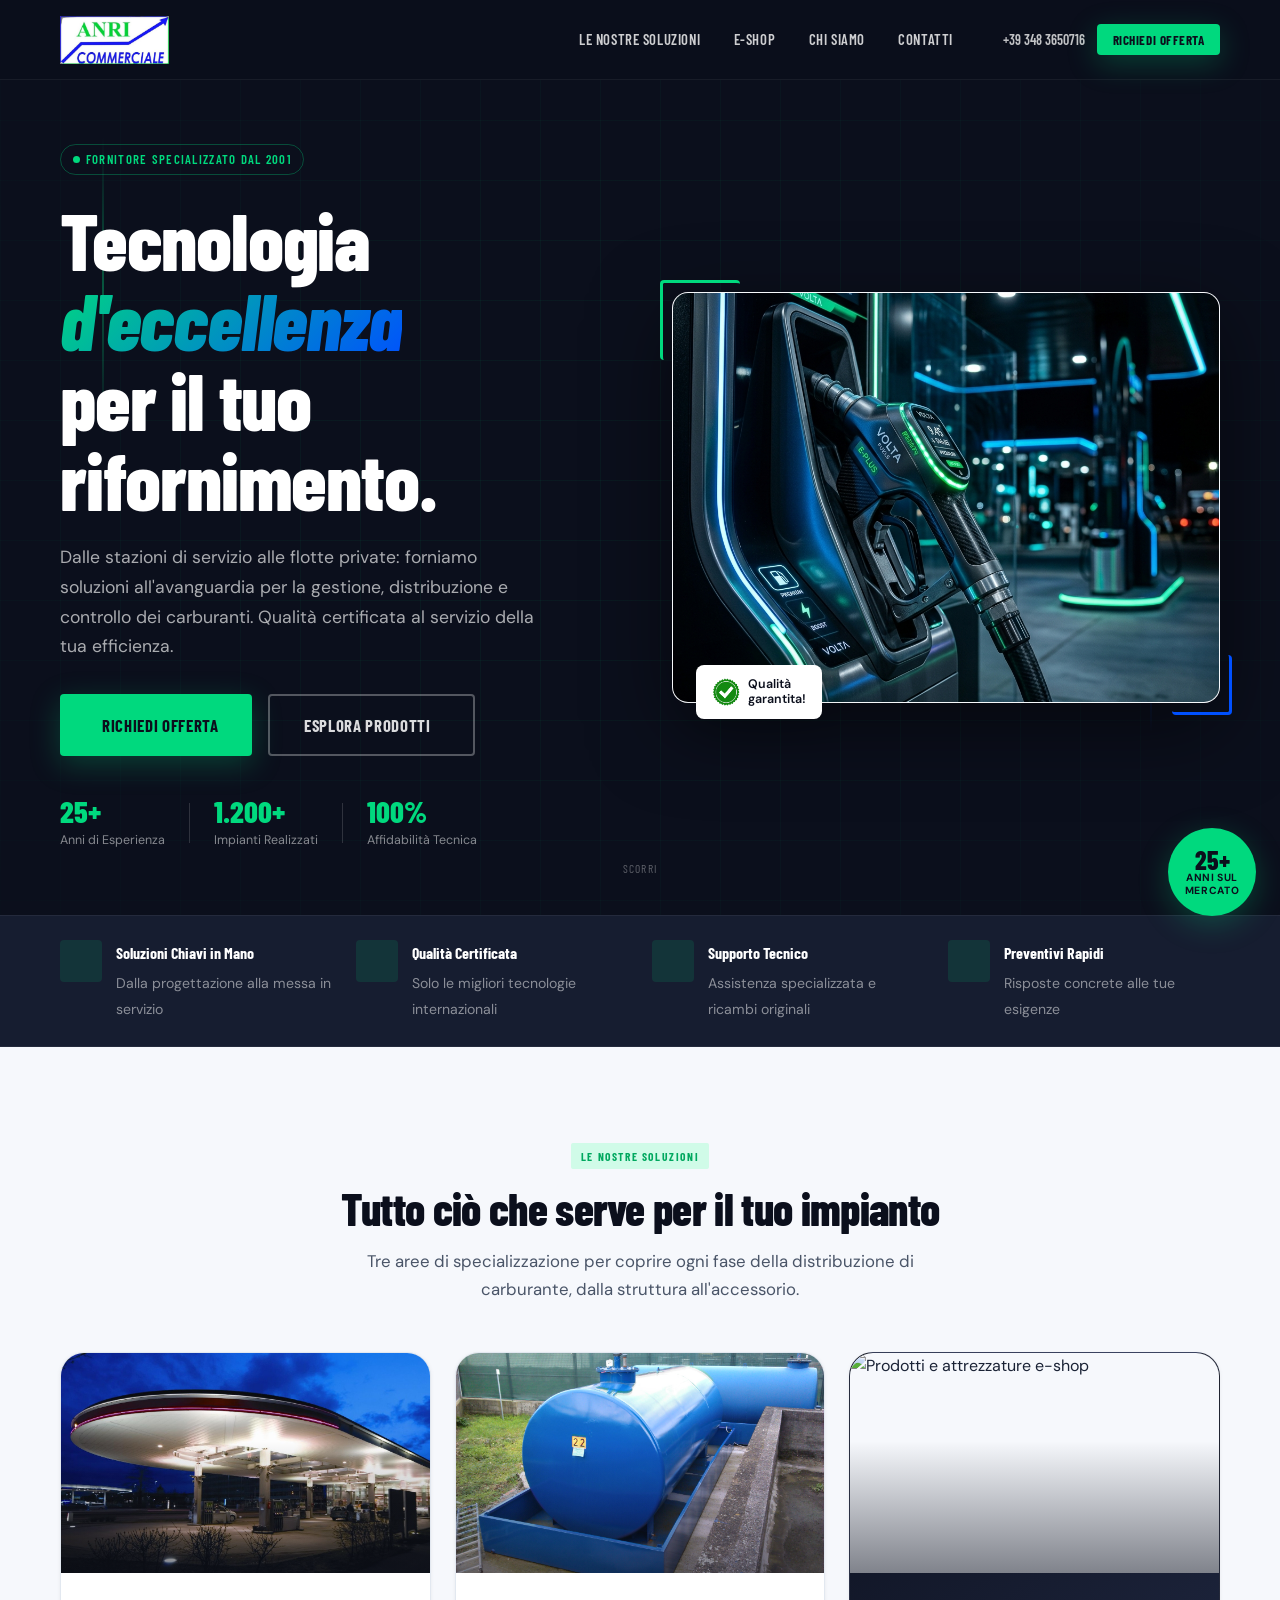
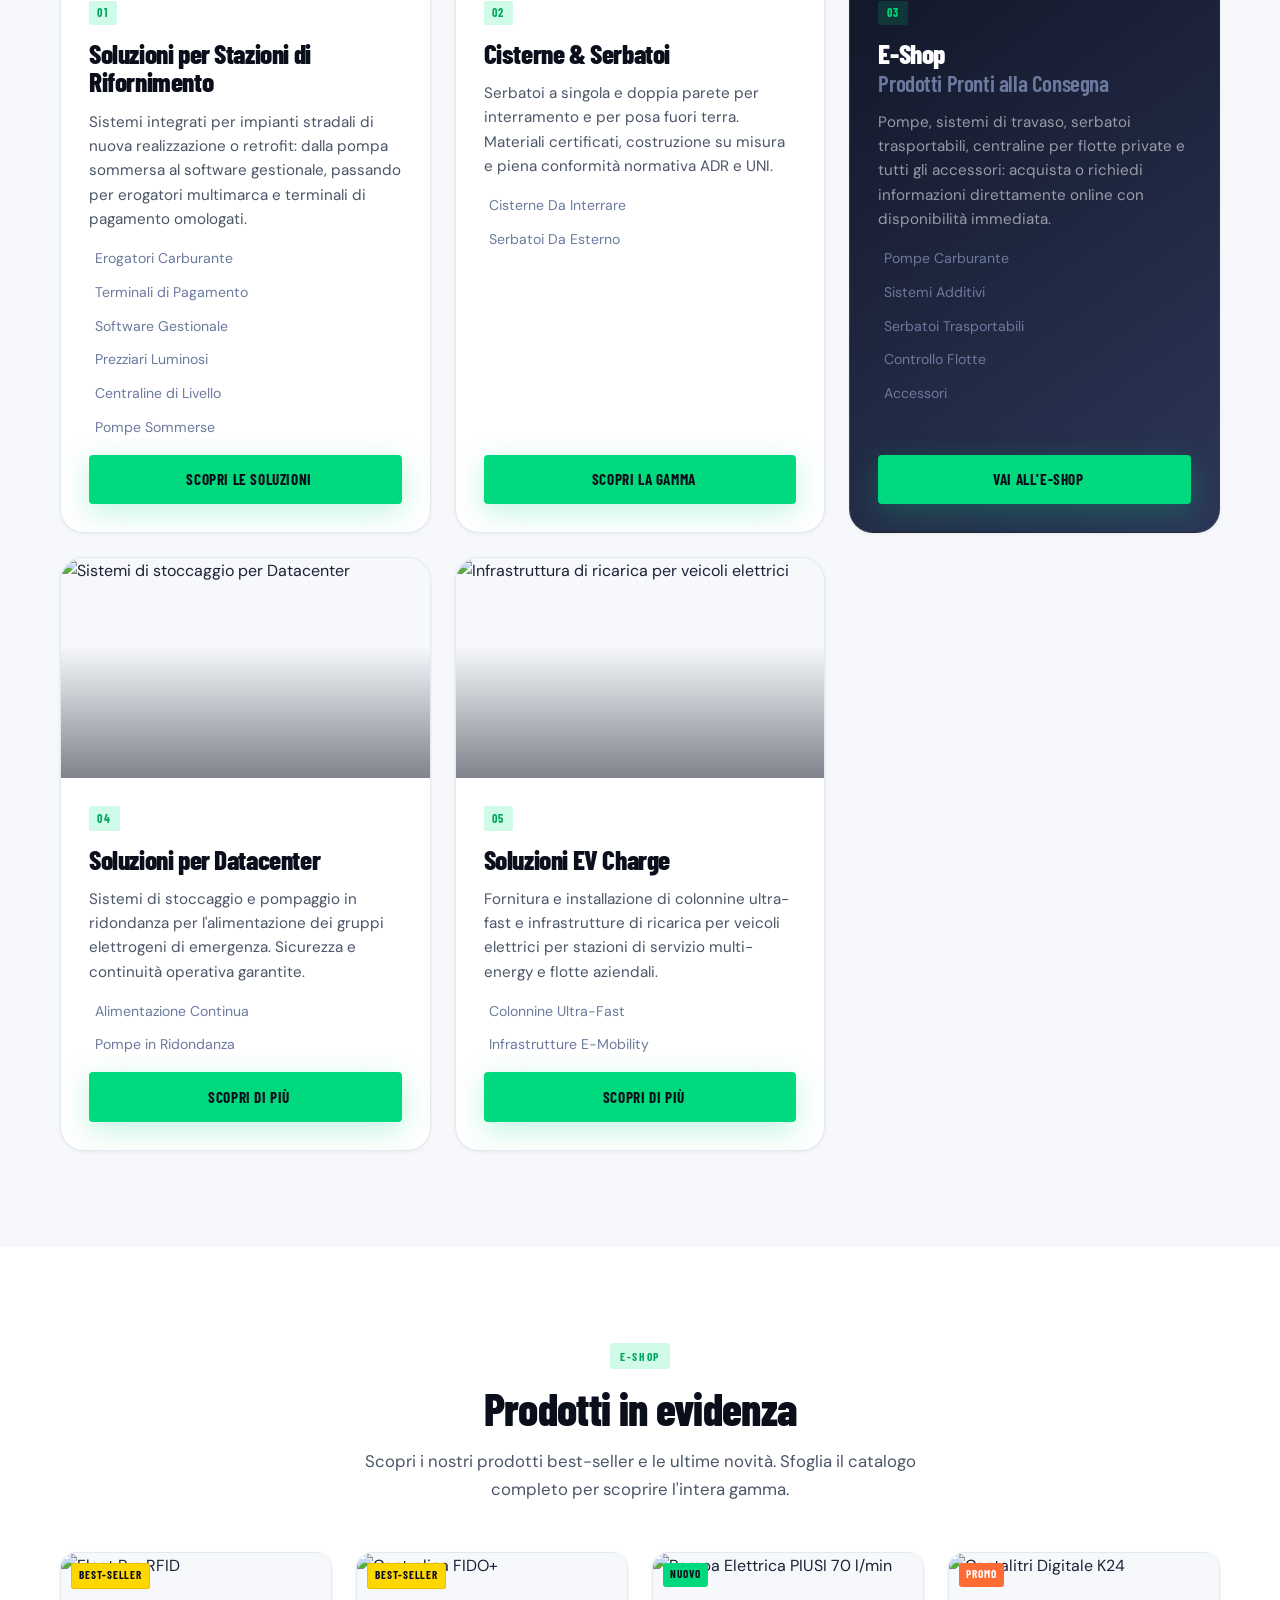
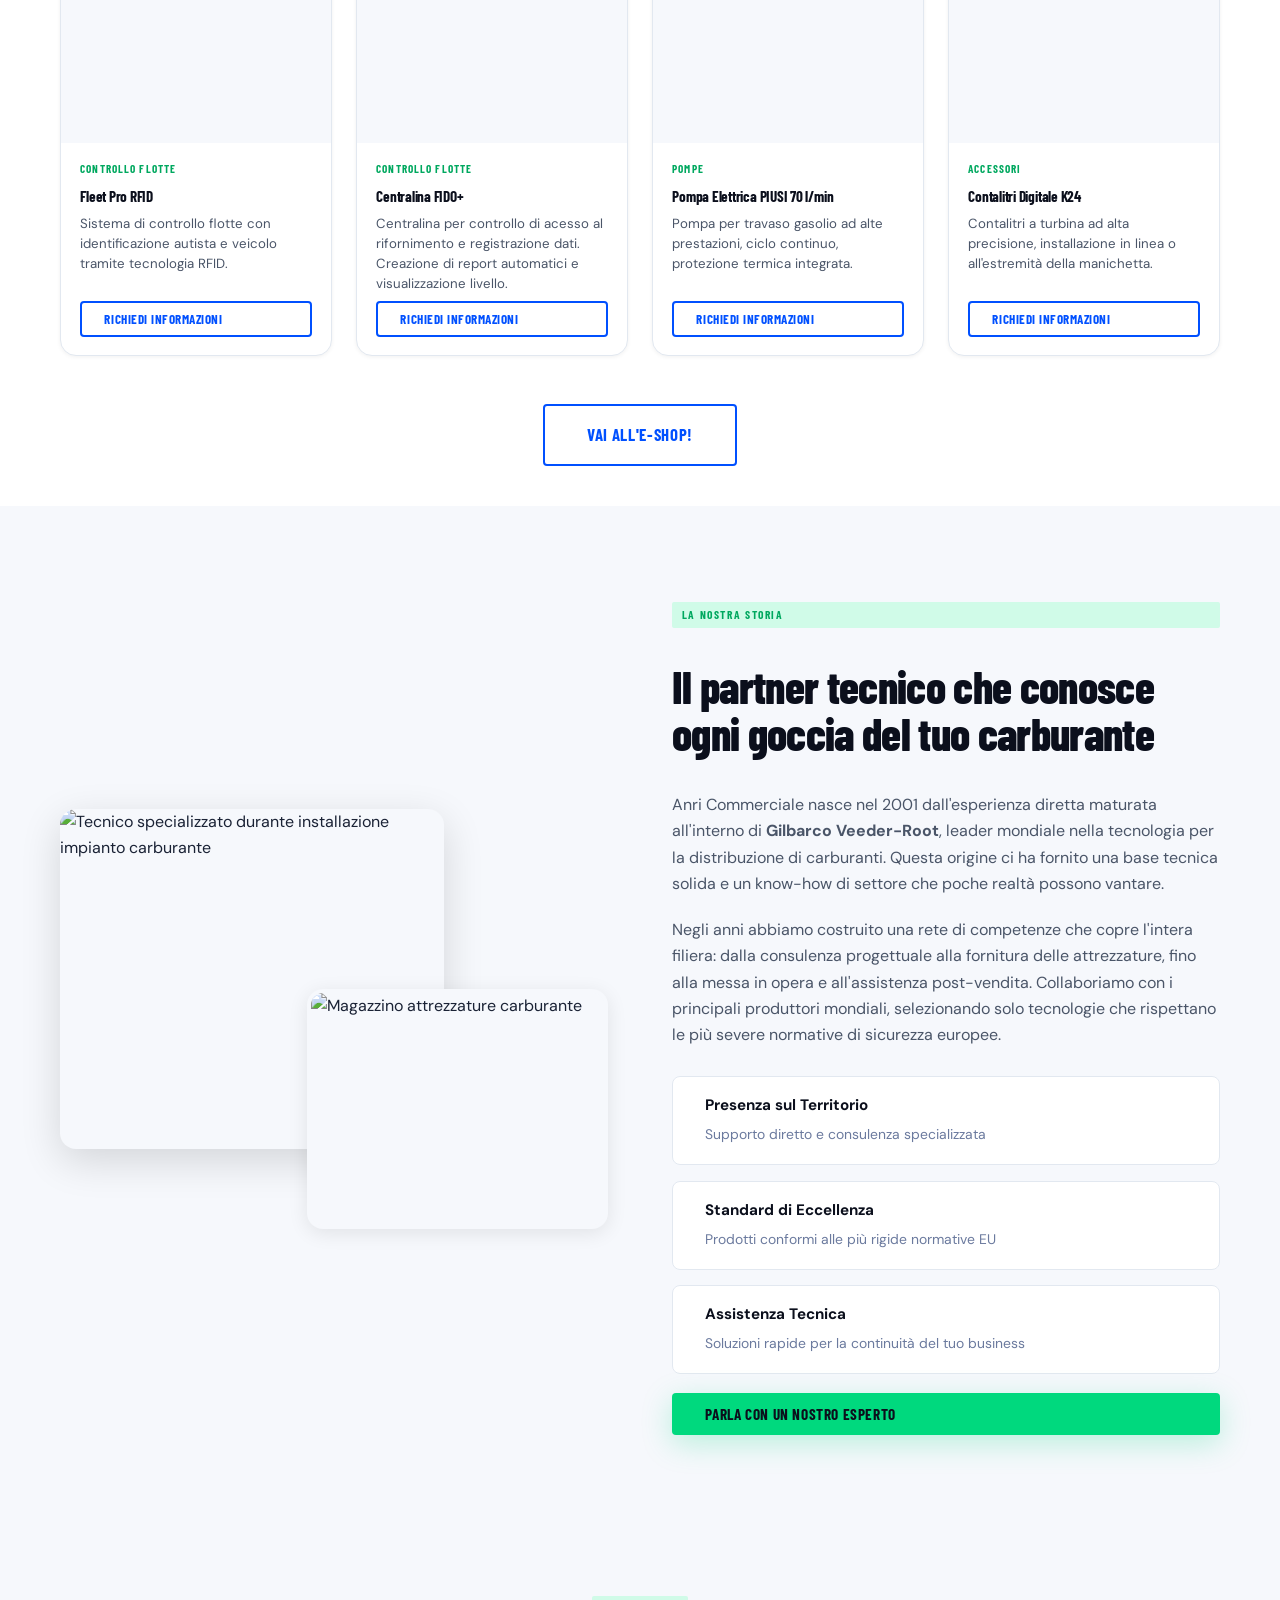
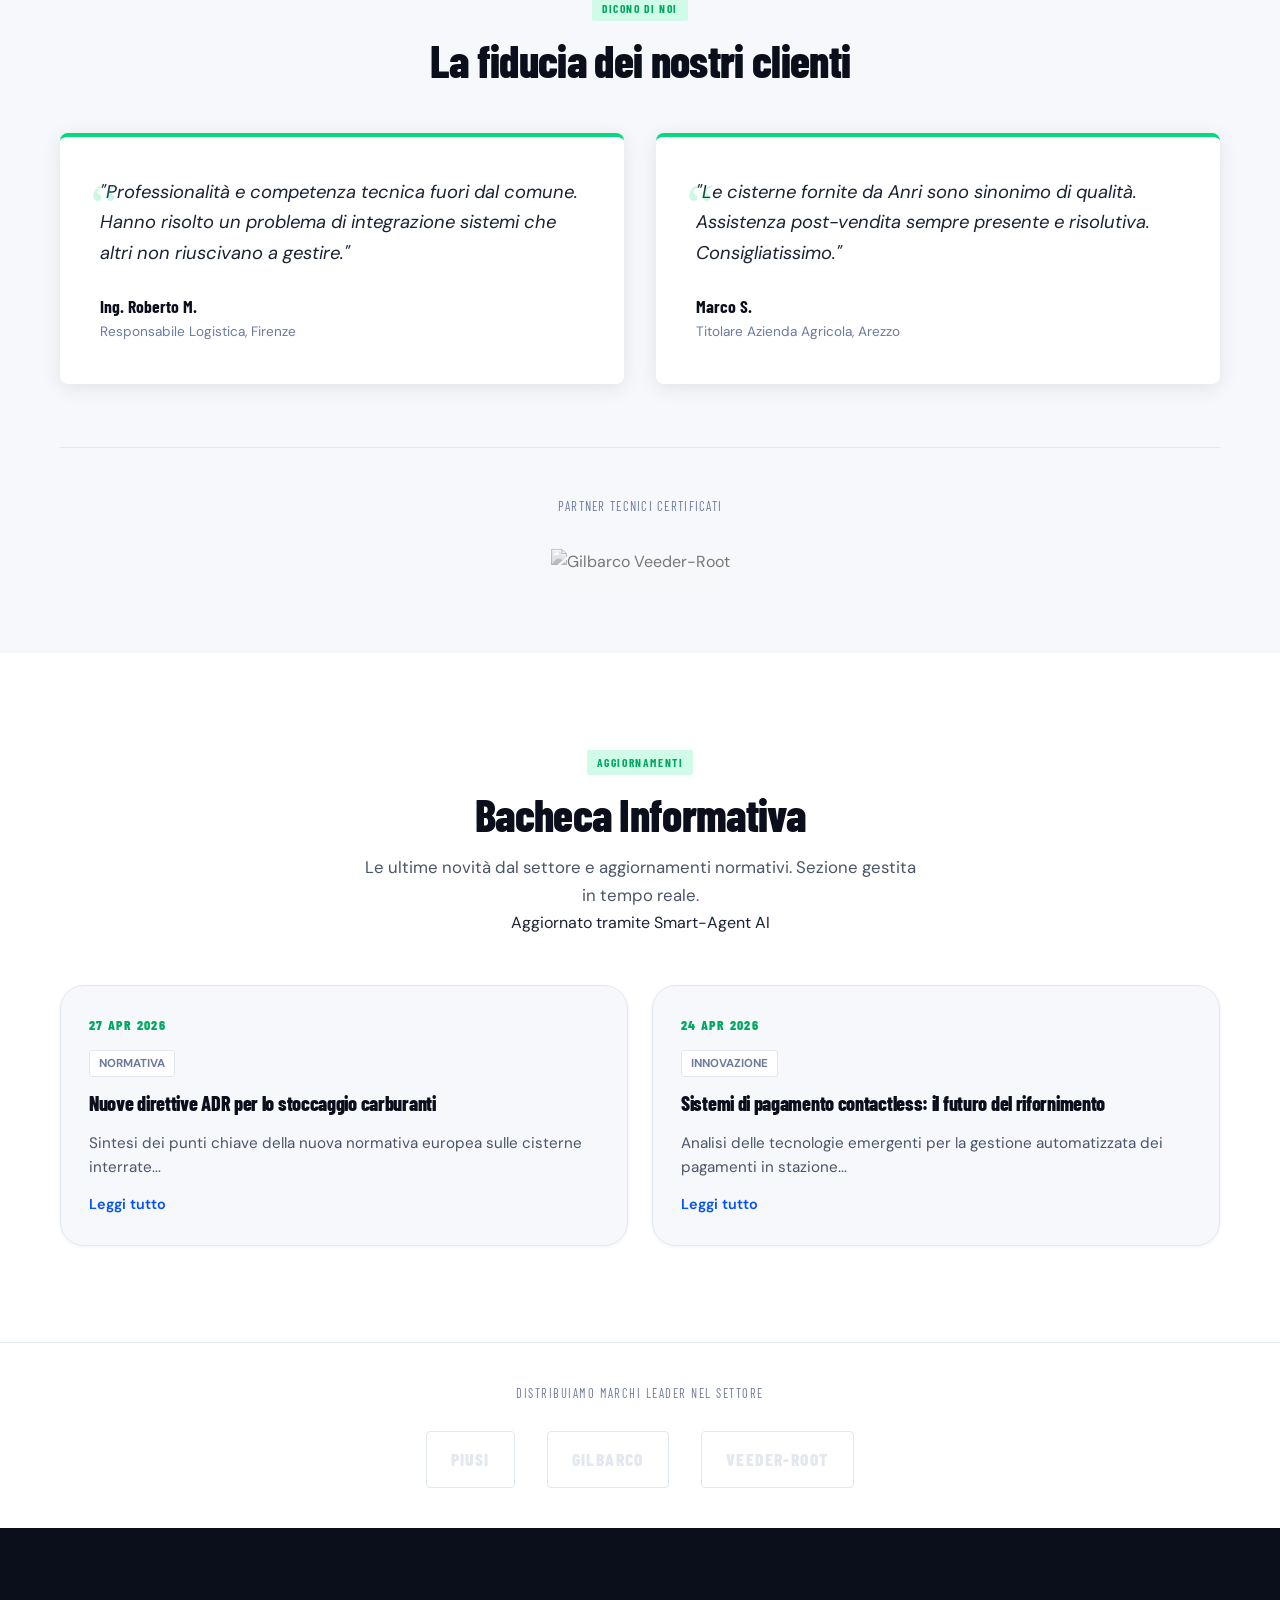
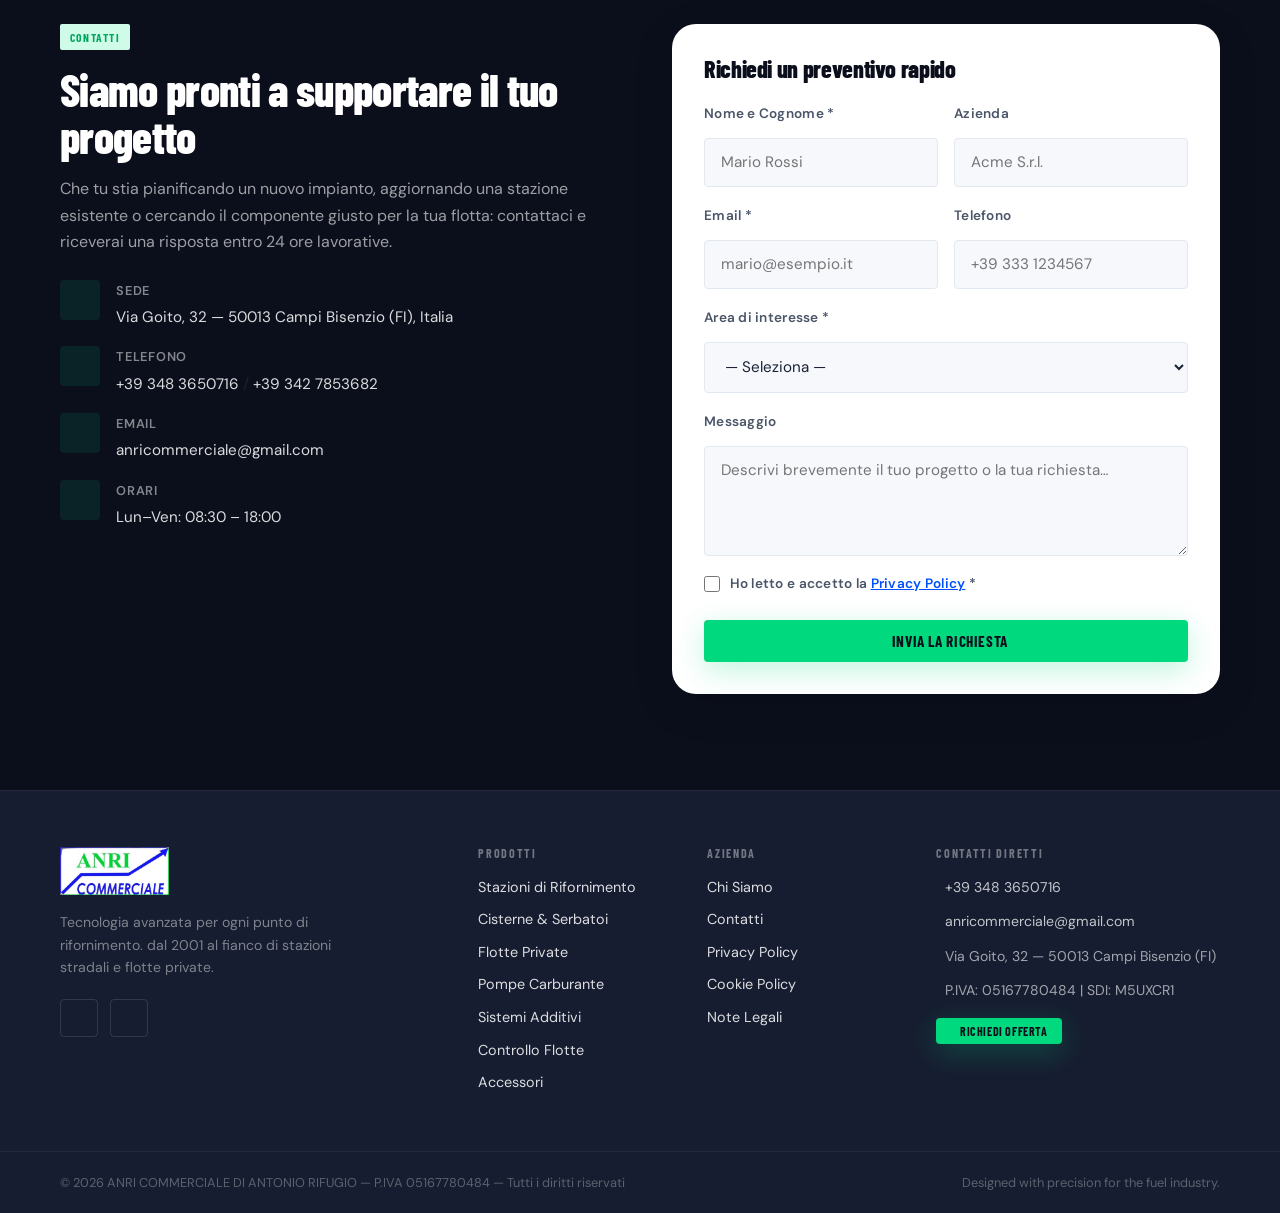
==== commit 9237e4e4: "E-shop in Index migliorato" ====
--- a/index.html
+++ b/index.html
@@ -48,7 +48,8 @@
 
   <!-- Preload critical assets -->
   <link rel="preload" as="image" href="img/hero_fuel_station_premium.png" />
-  <link rel="preload" href="https://fonts.gstatic.com/s/barlowcondensed/v12/HTAKL3o-R1syS1dfm77M336z2f69Eq7X9bg.woff2" as="font" type="font/woff2" crossorigin />
+  <link rel="preload" href="https://fonts.gstatic.com/s/barlowcondensed/v12/HTAKL3o-R1syS1dfm77M336z2f69Eq7X9bg.woff2"
+    as="font" type="font/woff2" crossorigin />
 
   <!-- Icons (Feather) -->
   <script src="https://unpkg.com/feather-icons"></script>
@@ -262,8 +263,9 @@
 
         <div class="hero-visual">
           <div class="hero-img-wrap">
-            <img src="img/hero_fuel_station_premium.png" alt="Stazione di rifornimento professionale con erogatori moderni"
-              width="720" height="540" loading="eager" class="hero-img" onerror="this.style.display='none'" />
+            <img src="img/hero_fuel_station_premium.png"
+              alt="Stazione di rifornimento professionale con erogatori moderni" width="720" height="540"
+              loading="eager" class="hero-img" onerror="this.style.display='none'" />
             <div class="hero-img-badge" style="display: flex; align-items: center; gap: 8px; text-align: left;">
               <img src="img/Qualita.png" alt="Qualità" style="width: 28px; height: 28px;" />
               <span>Qualità<br />garantita!</span>
@@ -455,15 +457,23 @@
       <div class="container">
         <div class="section-header">
           <span class="section-label">E-Shop</span>
-          <h2 id="eshop-heading" class="section-title">I nostri prodotti</h2>
-          <p class="section-desc">Componenti e sistemi pronti per l'ordine. Seleziona la categoria o sfoglia il catalogo
-            completo.</p>
-        </div>
-
-        <!-- Filtri Categoria -->
-        <div class="eshop-filters" id="dynamic-index-filters" role="tablist" aria-label="Filtra per categoria">
-          <!-- Generato dinamicamente via JS -->
-        </div>
+          <h2 id="eshop-heading" class="section-title">Prodotti in evidenza</h2>
+          <p class="section-desc">Scopri i nostri prodotti best-seller e le ultime novità. Sfoglia il catalogo completo
+            per scoprire l'intera gamma.</p>
+        </div>
+
+        <!-- Riferimento Mobile (Visibile solo < 767px via CSS) -->
+        <div class="eshop-mobile-ref">
+          <div class="emr-card">
+            <div class="emr-icon"><i data-feather="shopping-bag"></i></div>
+            <h3>Catalogo Completo Online</h3>
+            <p>Sfoglia la nostra gamma completa di pompe, serbatoi e accessori professionali pronti alla consegna.</p>
+            <a href="eshop.html" class="btn btn-primary">
+              Vai all'E-Shop <i data-feather="arrow-right"></i>
+            </a>
+          </div>
+        </div>
+
 
         <!-- Product Grid -->
         <div class="product-grid" id="product-grid">
@@ -472,18 +482,19 @@
           </div>
         </div><!-- /product-grid -->
 
-        <div class="eshop-cta-row" style="display: none;"> <!-- TODO: NextUpdate -->
-          <p>Non trovi quello che cerchi? Il nostro catalogo è molto più ampio.</p>
-          <button class="btn btn-primary" onclick="openModal('Richiesta Catalogo Completo')">
-            <i data-feather="download"></i> Richiedi il Catalogo Completo
-          </button>
-        </div>
+        <div class="eshop-cta-row" style="text-align: center; margin-top: 3rem;">
+          <a href="eshop.html" class="btn btn-outline btn-lg">
+            <i data-feather="shopping-bag"></i> Vai all'E-Shop! <i data-feather="arrow-right"></i>
+          </a>
+        </div>
+
 
       </div>
     </section>
 
     <!-- ── CASE STUDIES (Referenze) ── -->
-    <section class="case-studies" id="referenze" aria-labelledby="case-heading" style="display: none;"> <!-- TODO: NextUpdate -->
+    <section class="case-studies" id="referenze" aria-labelledby="case-heading" style="display: none;">
+      <!-- TODO: NextUpdate -->
       <div class="container">
         <div class="section-header" data-reveal>
           <span class="section-label">Case Studies</span>
@@ -989,7 +1000,6 @@
   <script src="js/components.js"></script>
   <script>
     let allIndexProducts = [];
-    let currentIndexCategory = 'all';
 
     // Index page specific logic only: E-Shop dynamic product loading.
     document.addEventListener('DOMContentLoaded', async () => {
@@ -998,9 +1008,11 @@
 
       try {
         const response = await fetch('prodotti.json');
-        allIndexProducts = await response.json();
-
-        renderIndexFilters();
+        const rawProducts = await response.json();
+
+        // Seleziona solo 4 prodotti prioritizzando i Best-Seller
+        allIndexProducts = selectFeaturedProducts(rawProducts, 4);
+
         renderIndexProducts(allIndexProducts);
 
       } catch (err) {
@@ -1009,56 +1021,22 @@
       }
     });
 
-    function renderIndexFilters() {
-      const filtersContainer = document.getElementById('dynamic-index-filters');
-      if (!filtersContainer) return;
-
-      // Trova le categorie uniche
-      const categoriesSet = new Set();
-      allIndexProducts.forEach(p => {
-        if(p.categoria) categoriesSet.add(p.categoria.toLowerCase());
-      });
-      const uniqueCats = Array.from(categoriesSet).sort();
-
-      // Crea l'HTML dei bottoni
-      let filtersHtml = `<button class="filter-btn active" data-filter="all" role="tab" aria-selected="true" onclick="filterIndexProducts('all')">Tutti</button>`;
-
-      uniqueCats.forEach(cat => {
-        // Rinomina esteticamente "automazione" in "Controllo Flotte" se presente
-        let displayName = cat.charAt(0).toUpperCase() + cat.slice(1);
-        if (cat === 'automazione') displayName = 'Controllo Flotte';
-
-        filtersHtml += `<button class="filter-btn" data-filter="${cat}" role="tab" aria-selected="false" onclick="filterIndexProducts('${cat}')">${displayName}</button>`;
-      });
-
-      filtersContainer.innerHTML = filtersHtml;
+    function selectFeaturedProducts(products, limit) {
+      // 1. Priorità Best-Seller
+      const bestSellers = products.filter(p => p.tag && p.tag.toLowerCase() === 'best-seller');
+
+      // 2. Priorità Altri tag (Nuovo, Promo)
+      const otherTagged = products.filter(p => p.tag && p.tag !== '' && p.tag.toLowerCase() !== 'best-seller');
+
+      // 3. Senza tag
+      const noTag = products.filter(p => !p.tag || p.tag === '');
+
+      // Unisci le liste rispettando la priorità
+      const merged = [...bestSellers, ...otherTagged, ...noTag];
+
+      // Prendi i primi 4
+      return merged.slice(0, limit);
     }
-
-    window.filterIndexProducts = function(cat) {
-      currentIndexCategory = cat.toLowerCase();
-
-      // Aggiorna lo stato "active" dei bottoni
-      document.querySelectorAll('#dynamic-index-filters .filter-btn').forEach(btn => {
-        if(btn.dataset.filter === currentIndexCategory) {
-          btn.classList.add('active');
-          btn.setAttribute('aria-selected', 'true');
-        } else {
-          btn.classList.remove('active');
-          btn.setAttribute('aria-selected', 'false');
-        }
-      });
-
-      // Filtra e renderizza i prodotti
-      const filtered = currentIndexCategory === 'all'
-        ? allIndexProducts
-        : allIndexProducts.filter(p => {
-            const rawCat = p.categoria.toLowerCase();
-            const filterCat = rawCat === 'automazione' ? 'flotte' : rawCat;
-            return rawCat === currentIndexCategory || filterCat === currentIndexCategory;
-          });
-
-      renderIndexProducts(filtered);
-    };
 
     function renderIndexProducts(products) {
       const grid = document.getElementById('product-grid');
@@ -1075,7 +1053,7 @@
         const imgPath = `img/Prodotti/${p.titolo}.jpg`;
         const fallbackImg = 'https://images.unsplash.com/photo-1581092921461-eab62e97a780?w=400&q=75';
         const badgeHtml = p.tag
-          ? `<span class="product-badge ${p.tag.toLowerCase() === 'promo' ? 'product-badge--promo' : ''}">${p.tag}</span>`
+          ? `<span class="product-badge ${p.tag.toLowerCase() === 'promo' ? 'product-badge--promo' : ''} ${p.tag.toLowerCase() === 'best-seller' ? 'product-badge--best' : ''}">${p.tag}</span>`
           : '';
 
         article.innerHTML = `
@@ -1097,6 +1075,7 @@
 
       if (window.feather) feather.replace();
     }
+
   </script>
   <!-- Sticky Mobile CTA -->
   <button class="mobile-sticky-cta" onclick="openModal('Mobile Floating CTA')" aria-label="Richiedi Preventivo">
--- a/css/style.css
+++ b/css/style.css
@@ -1006,6 +1006,39 @@
   color: var(--dark);
 }
 
+/* Mobile Reference (Hidden by default) */
+.eshop-mobile-ref {
+  display: none;
+  margin-bottom: var(--sp-lg);
+}
+.emr-card {
+  background: var(--bg-light);
+  border: 1px solid var(--border);
+  border-radius: var(--r-xl);
+  padding: 2.5rem 1.5rem;
+  text-align: center;
+  display: flex;
+  flex-direction: column;
+  align-items: center;
+  gap: 1rem;
+  box-shadow: var(--shadow-sm);
+}
+.emr-icon {
+  width: 56px;
+  height: 56px;
+  background: var(--green-light);
+  color: var(--green-dark);
+  border-radius: 50%;
+  display: grid;
+  place-items: center;
+  margin-bottom: 0.5rem;
+}
+.emr-icon svg { width: 28px; height: 28px; }
+.emr-card h3 { font-size: 1.35rem; color: var(--dark); }
+.emr-card p { font-size: 0.95rem; color: var(--text-light); max-width: 320px; line-height: 1.6; }
+.emr-card .btn { margin-top: 0.5rem; }
+
+
 /* Product Grid */
 .product-grid {
   display: grid;
@@ -1063,6 +1096,7 @@
 }
 .product-badge--new  { background: var(--blue); color: #fff; }
 .product-badge--promo { background: #FF6B35; color: #fff; }
+.product-badge--best  { background: #FFD700; color: var(--dark); border: 1px solid rgba(0,0,0,0.1); }
 
 .product-body {
   padding: 1.1rem 1.2rem;
@@ -2024,3 +2058,23 @@
   }
 }
 
+
+/* ============================================================
+   MOBILE RESPONSIVE OVERRIDES (< 767px)
+   ============================================================ */
+@media (max-width: 767px) {
+  /* E-Shop: Hide full grid, show reference CTA */
+  .eshop-filters,
+  #product-grid {
+    display: none !important;
+  }
+  .eshop-mobile-ref {
+    display: block !important;
+  }
+
+  /* Case Studies: Hide completely on mobile */
+  .case-studies,
+  #referenze {
+    display: none !important;
+  }
+}
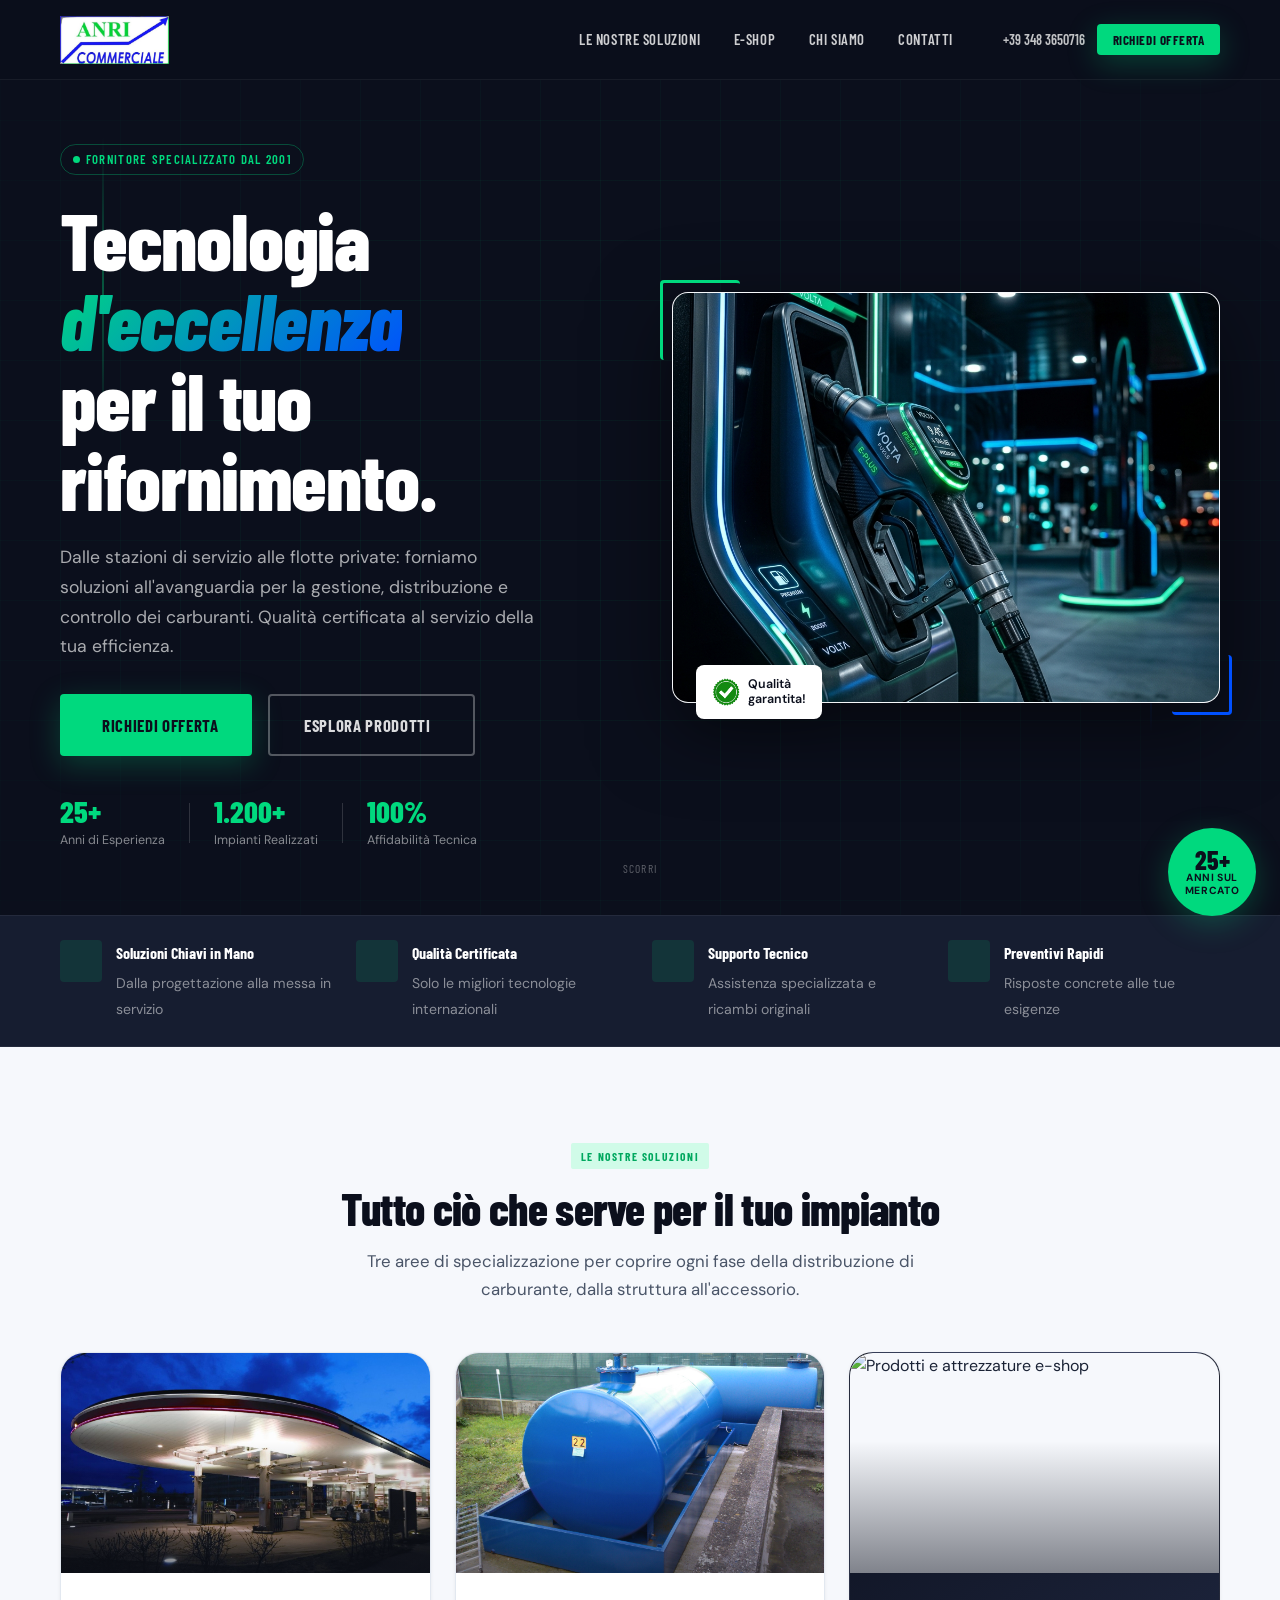
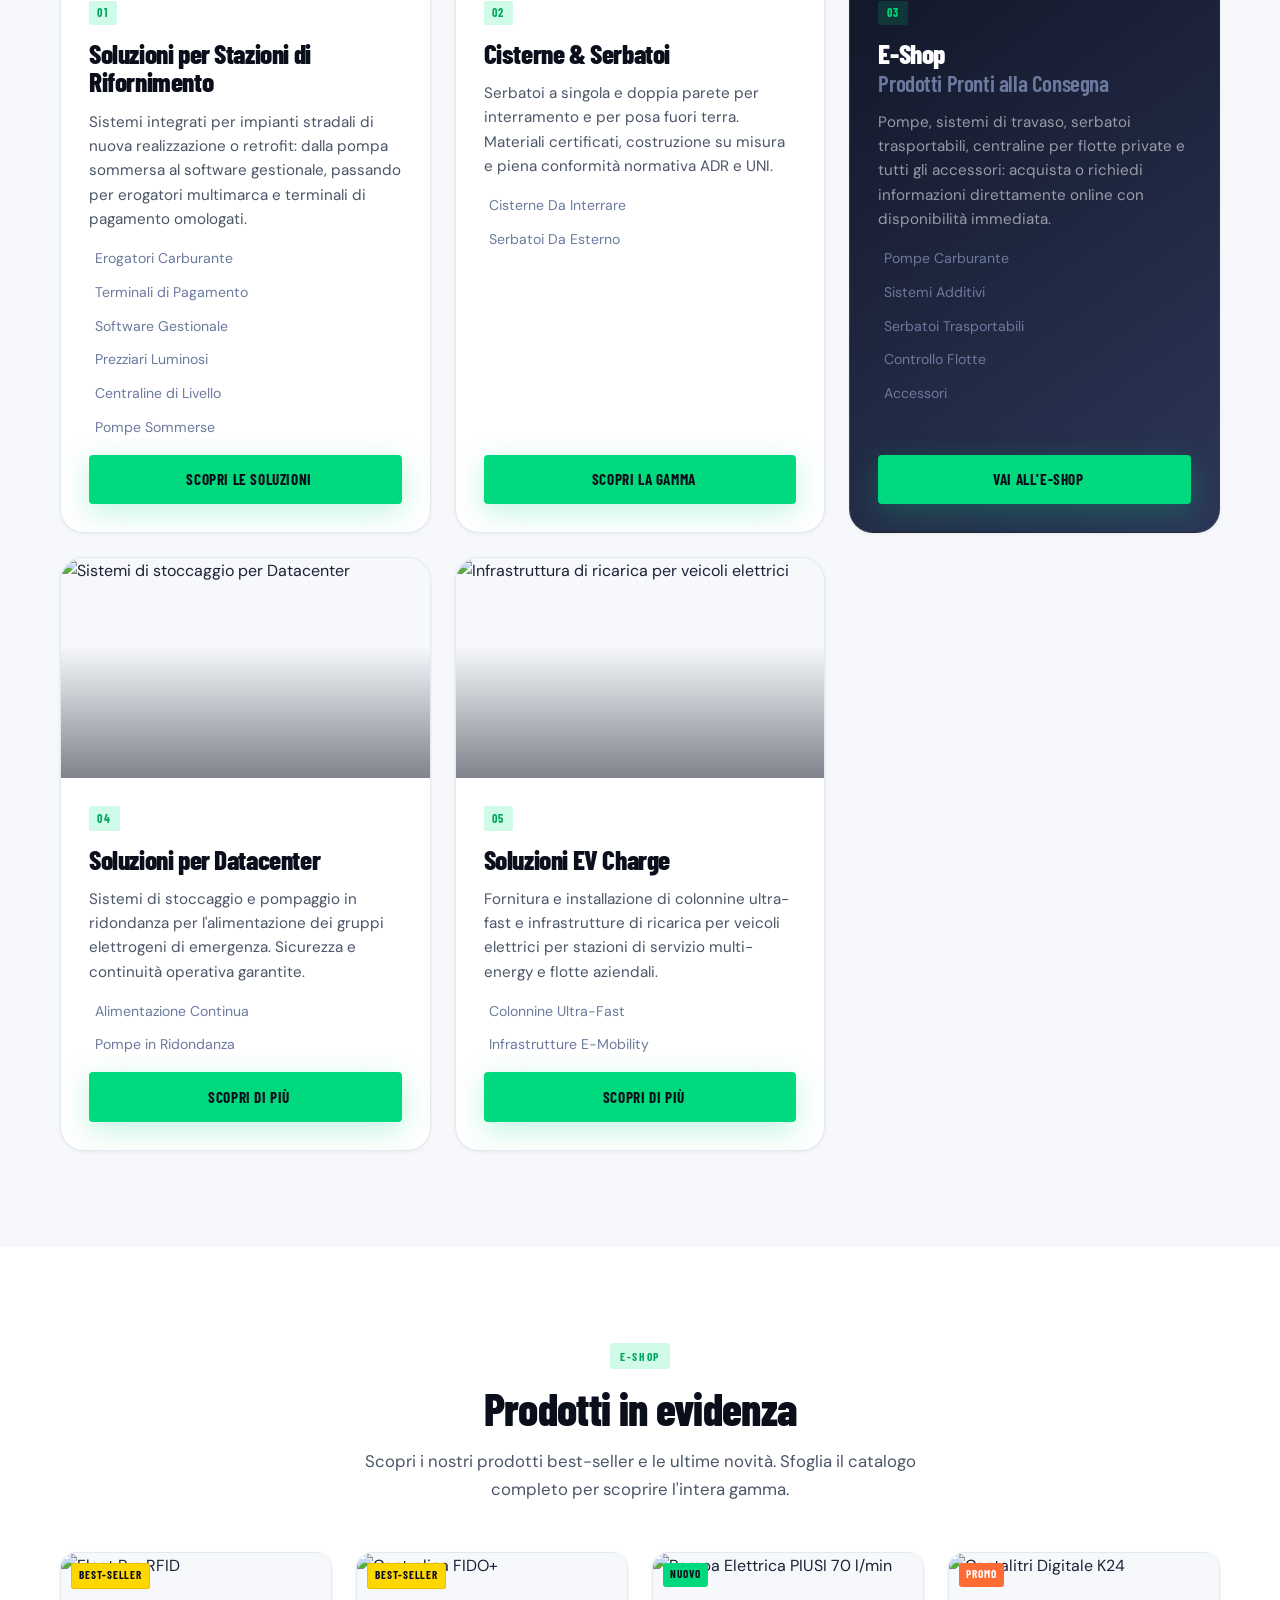
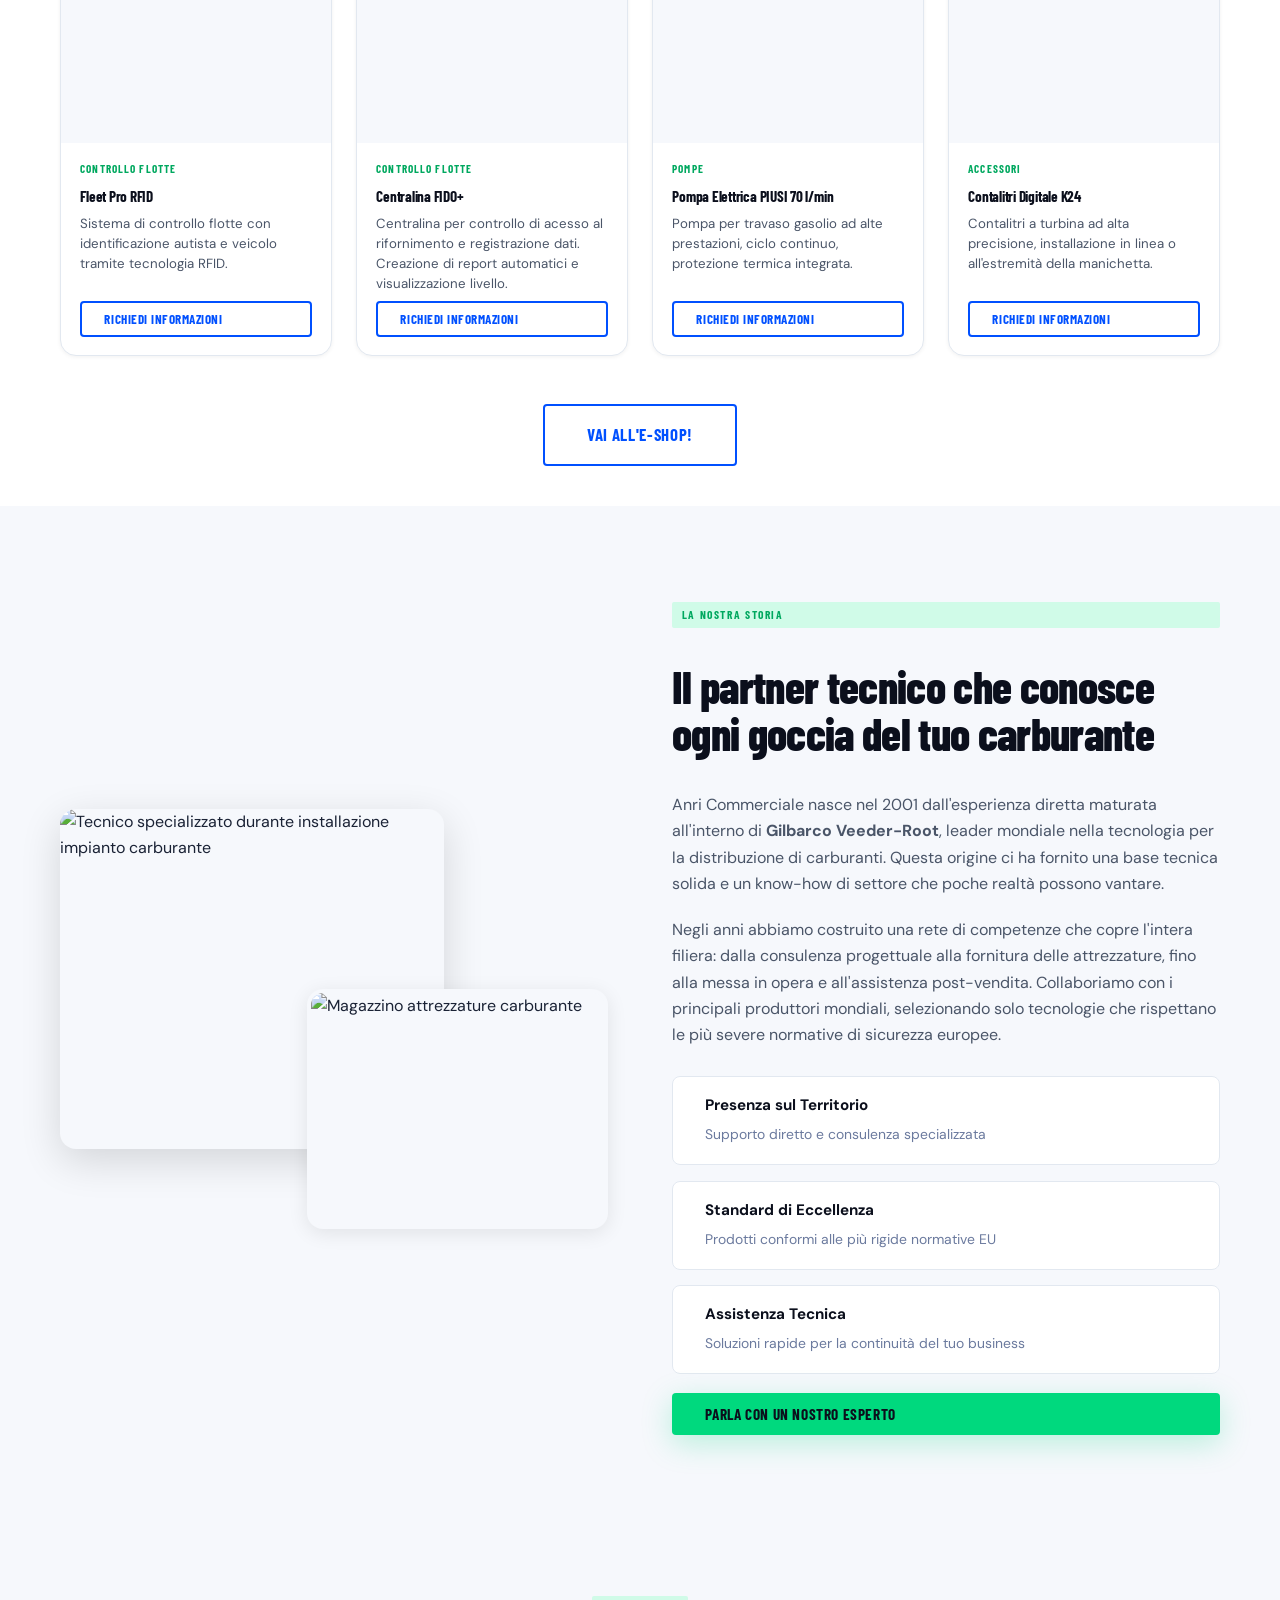
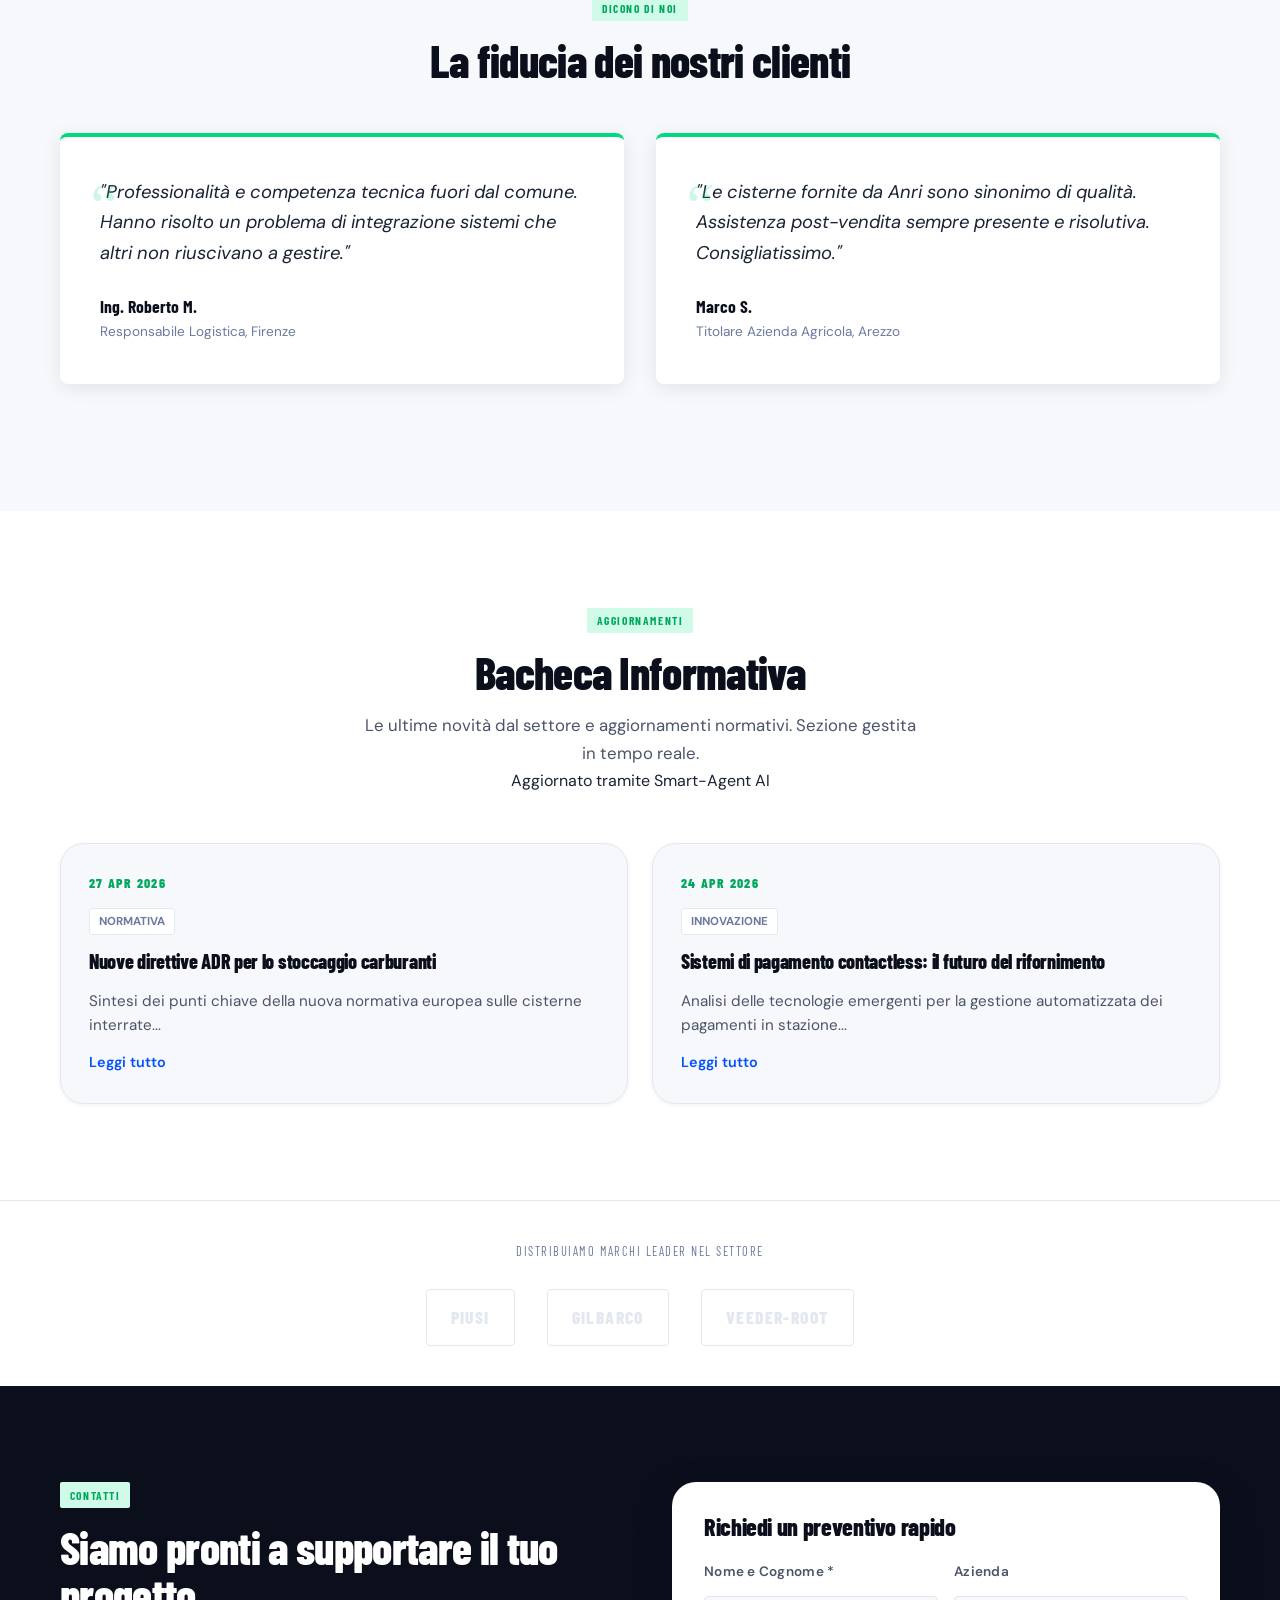
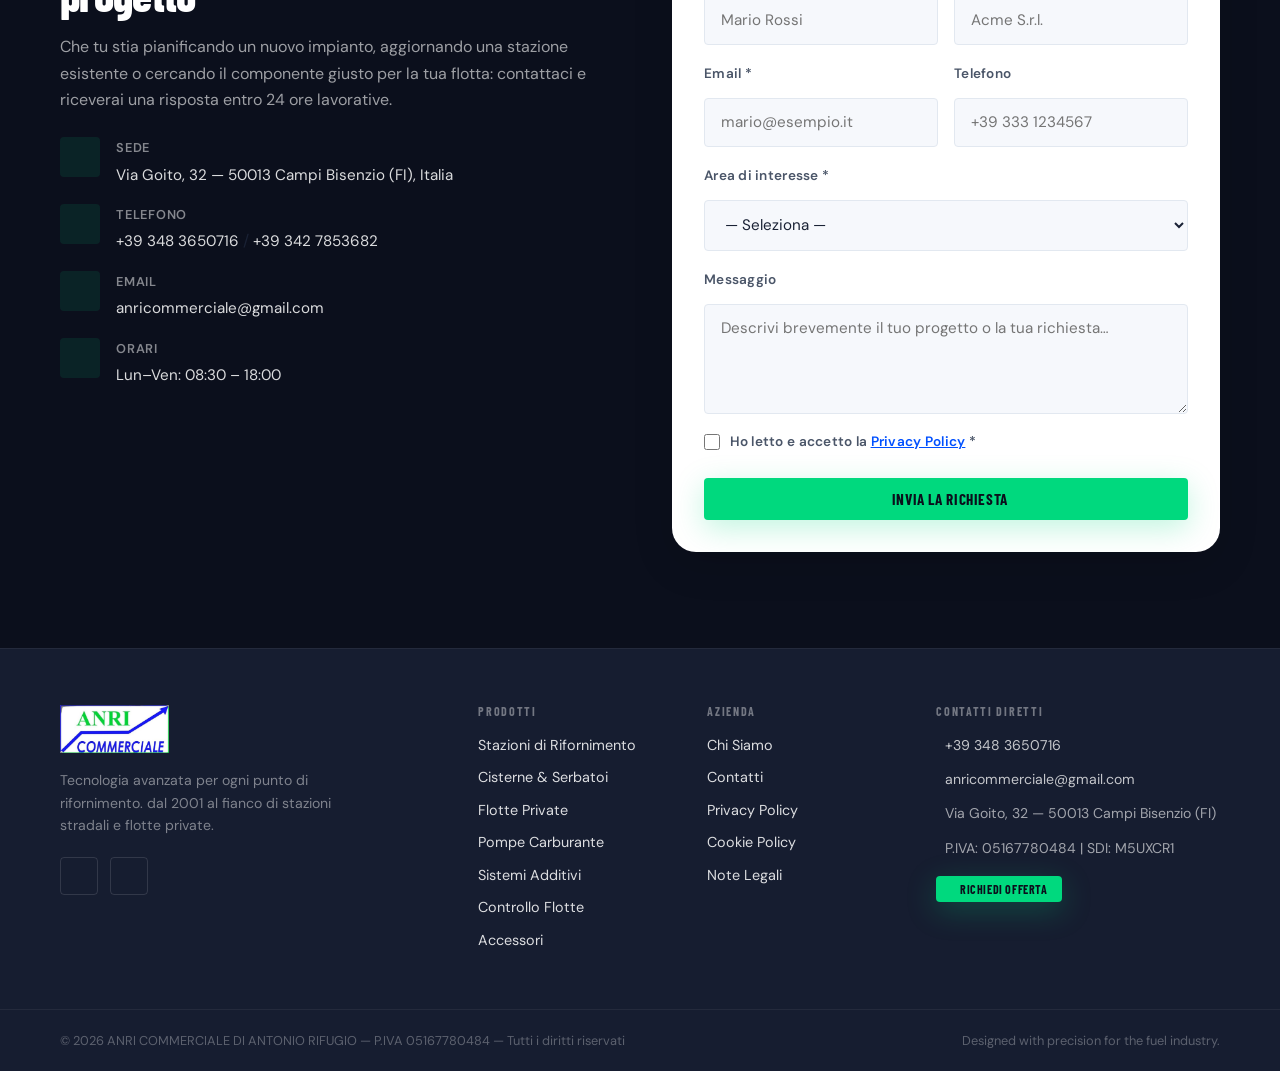
==== commit de5bfc61: "No Partner certificati, rimetteremo" ====
--- a/index.html
+++ b/index.html
@@ -650,6 +650,7 @@
           </div>
         </div>
 
+        <!--
         <div class="partner-logos" data-reveal="fade">
           <p class="partner-title">Partner Tecnici Certificati</p>
           <div class="logo-flex">
@@ -662,6 +663,7 @@
               onerror="this.style.display='none'" />
           </div>
         </div>
+        -->
       </div>
     </section>
 
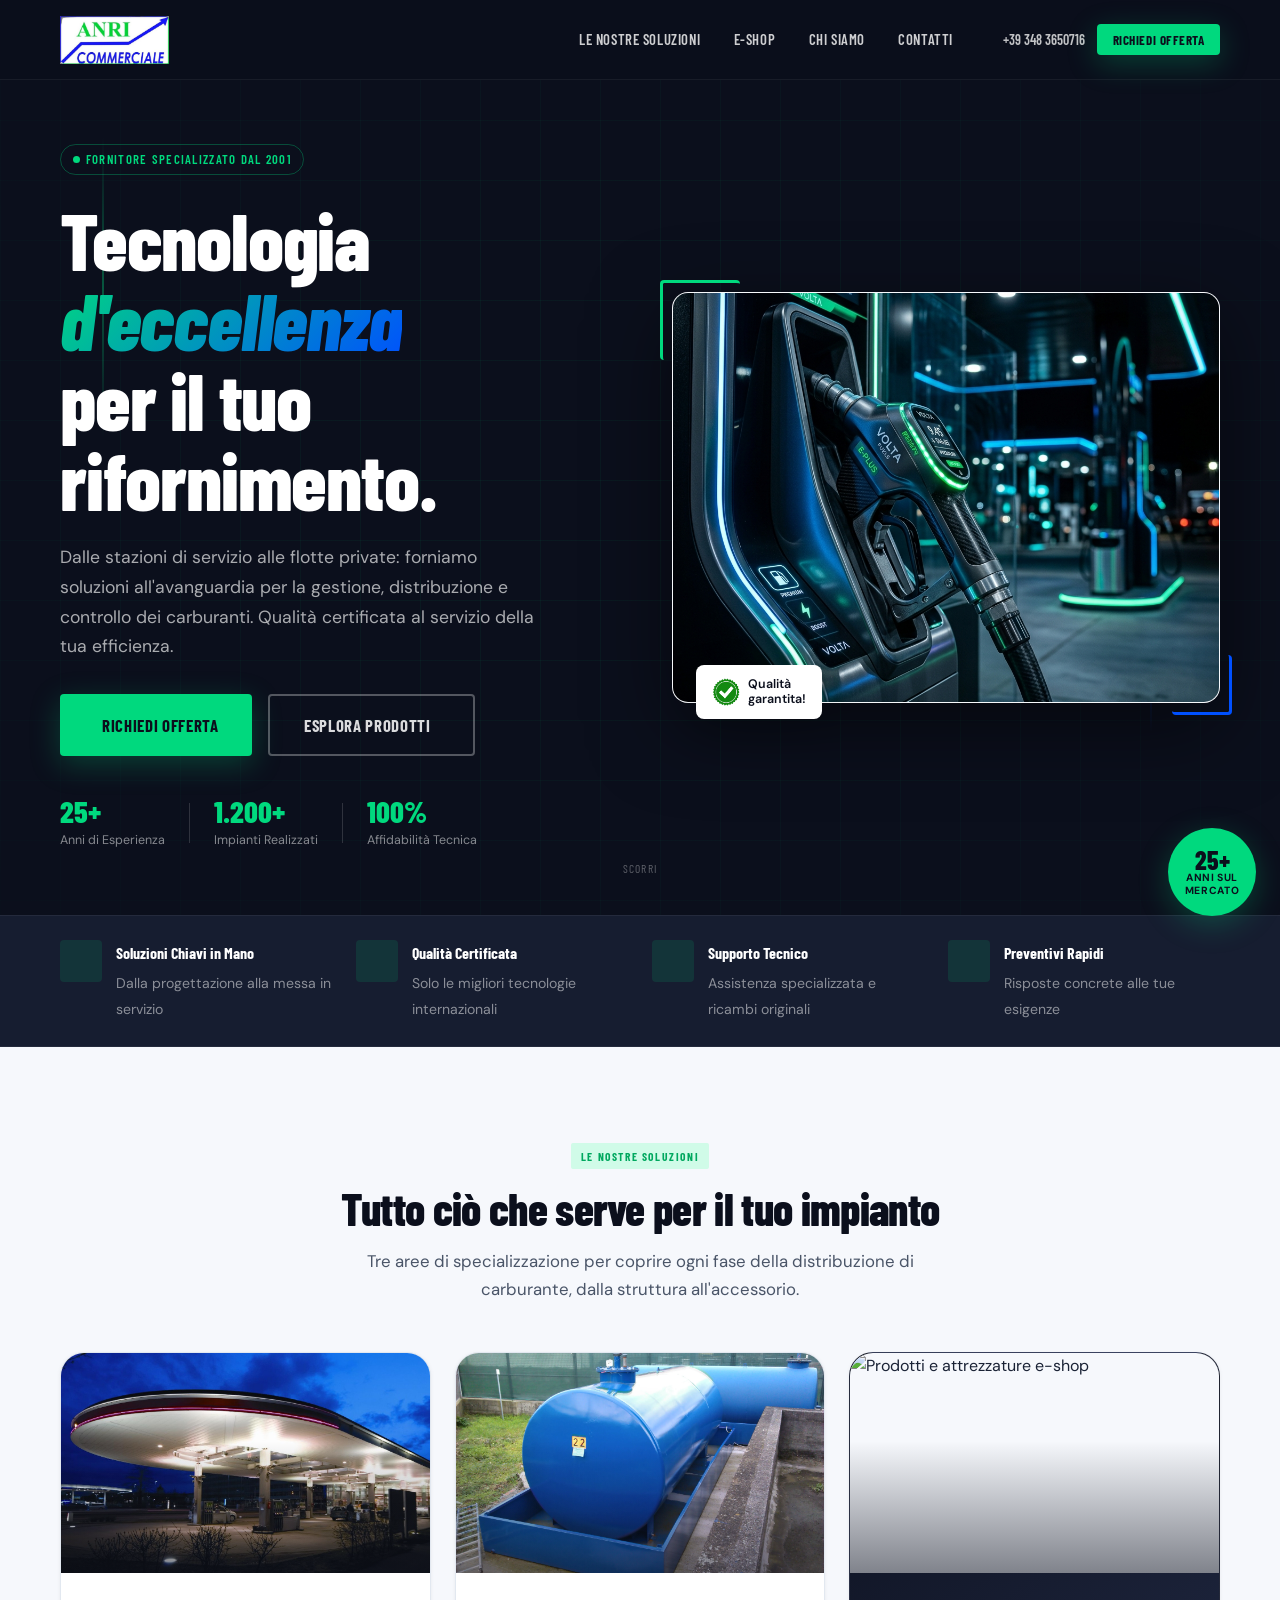
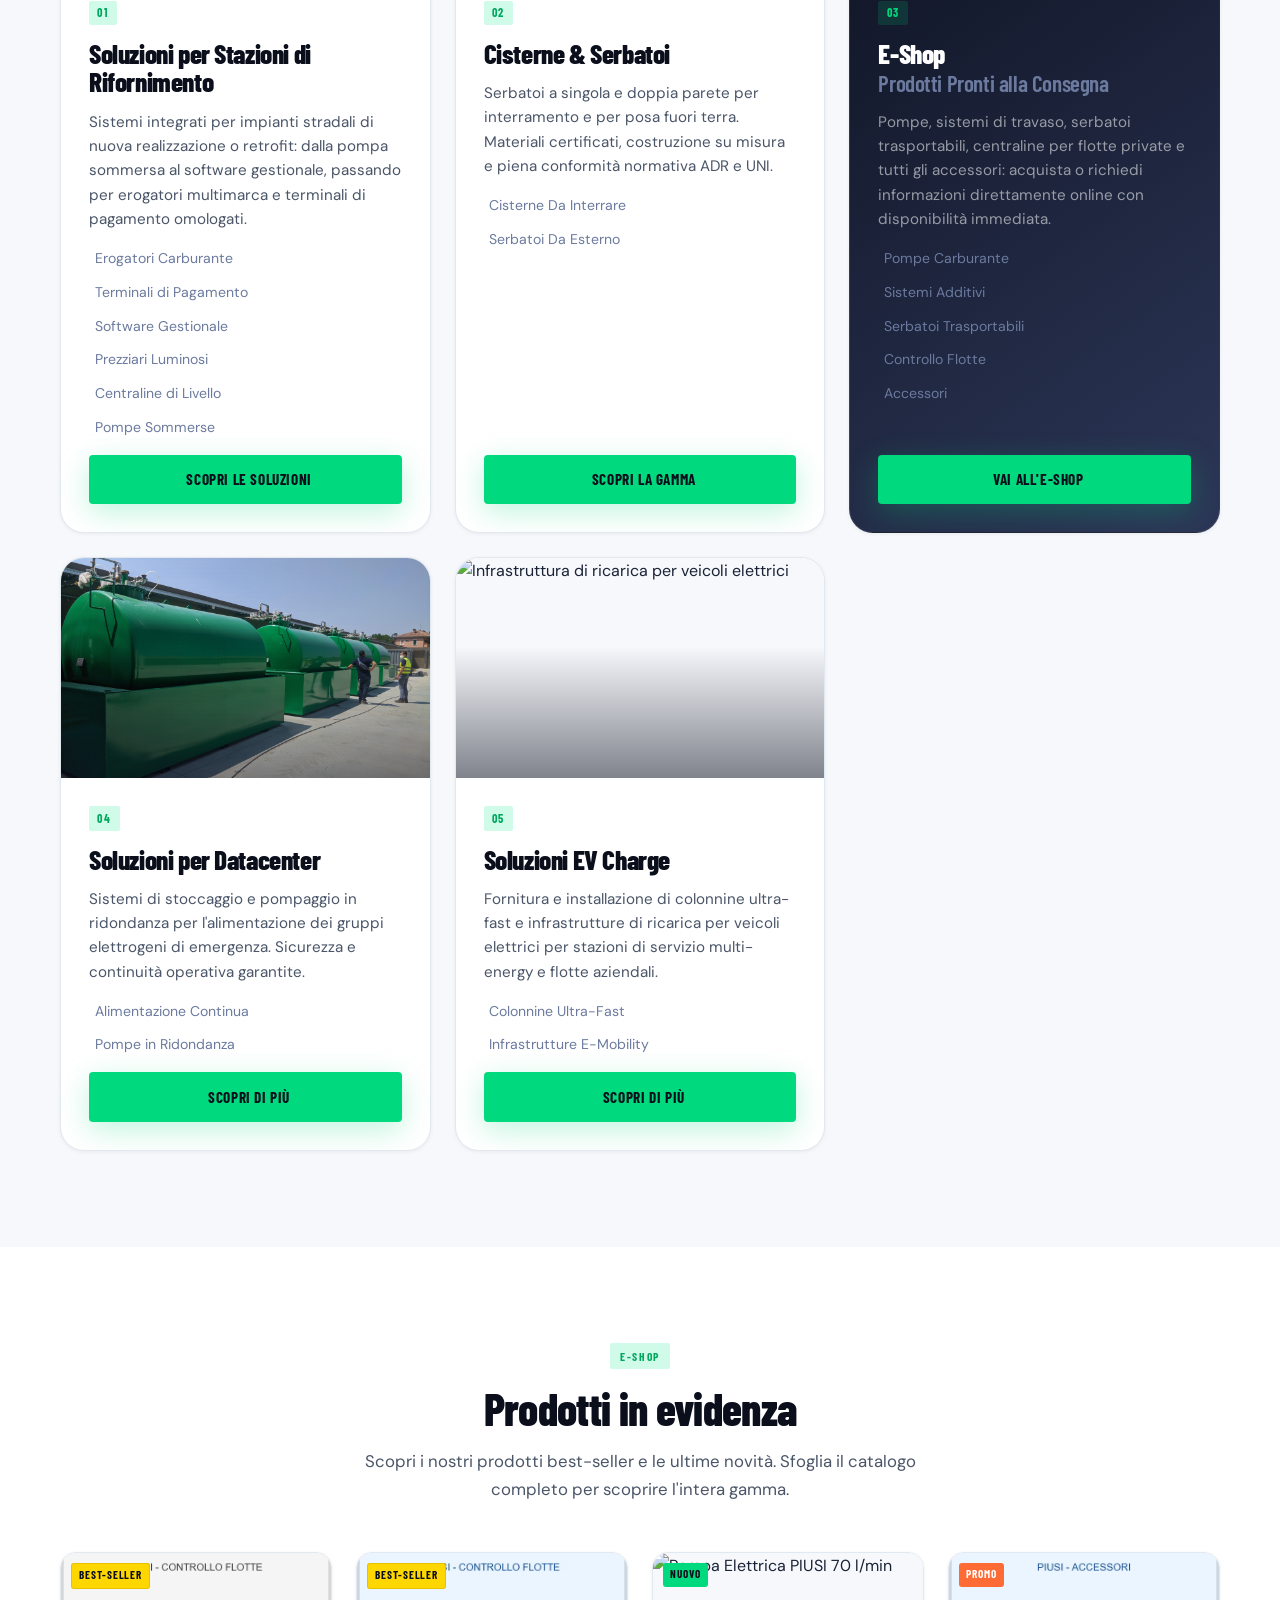
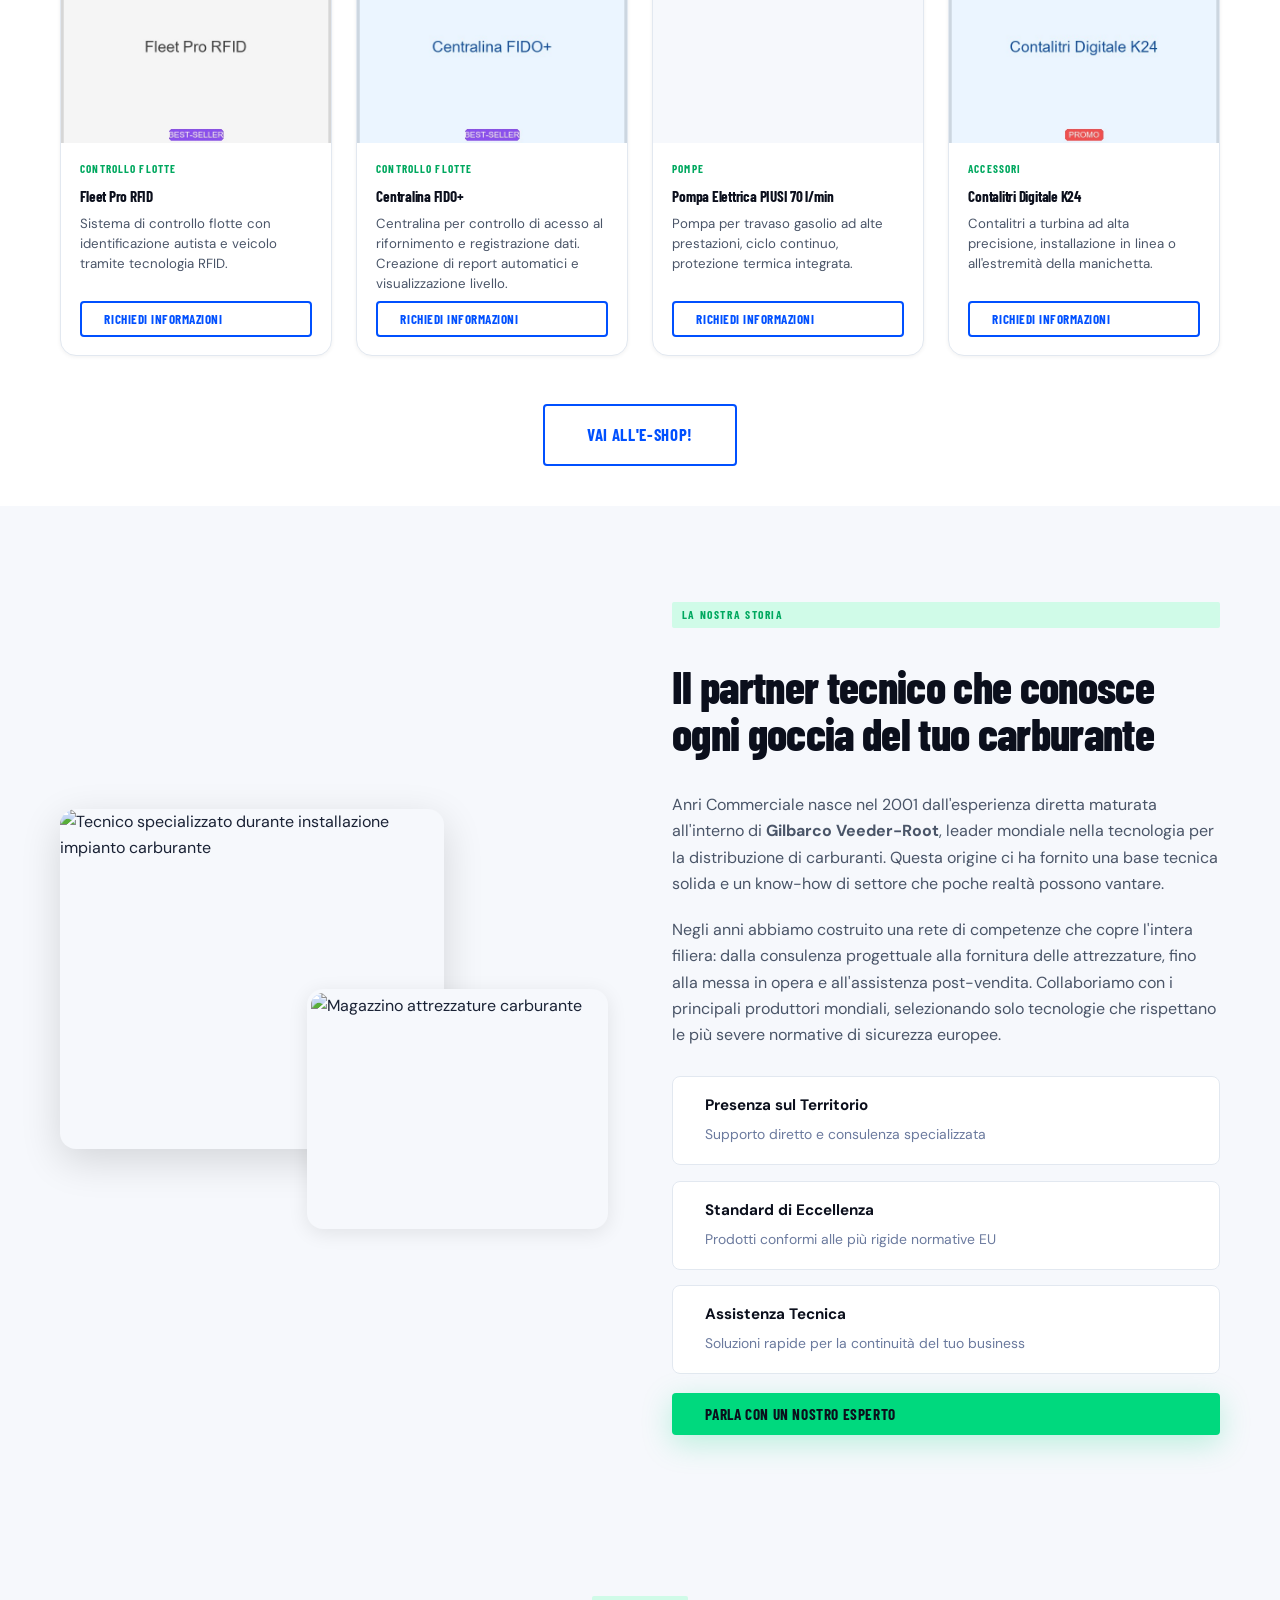
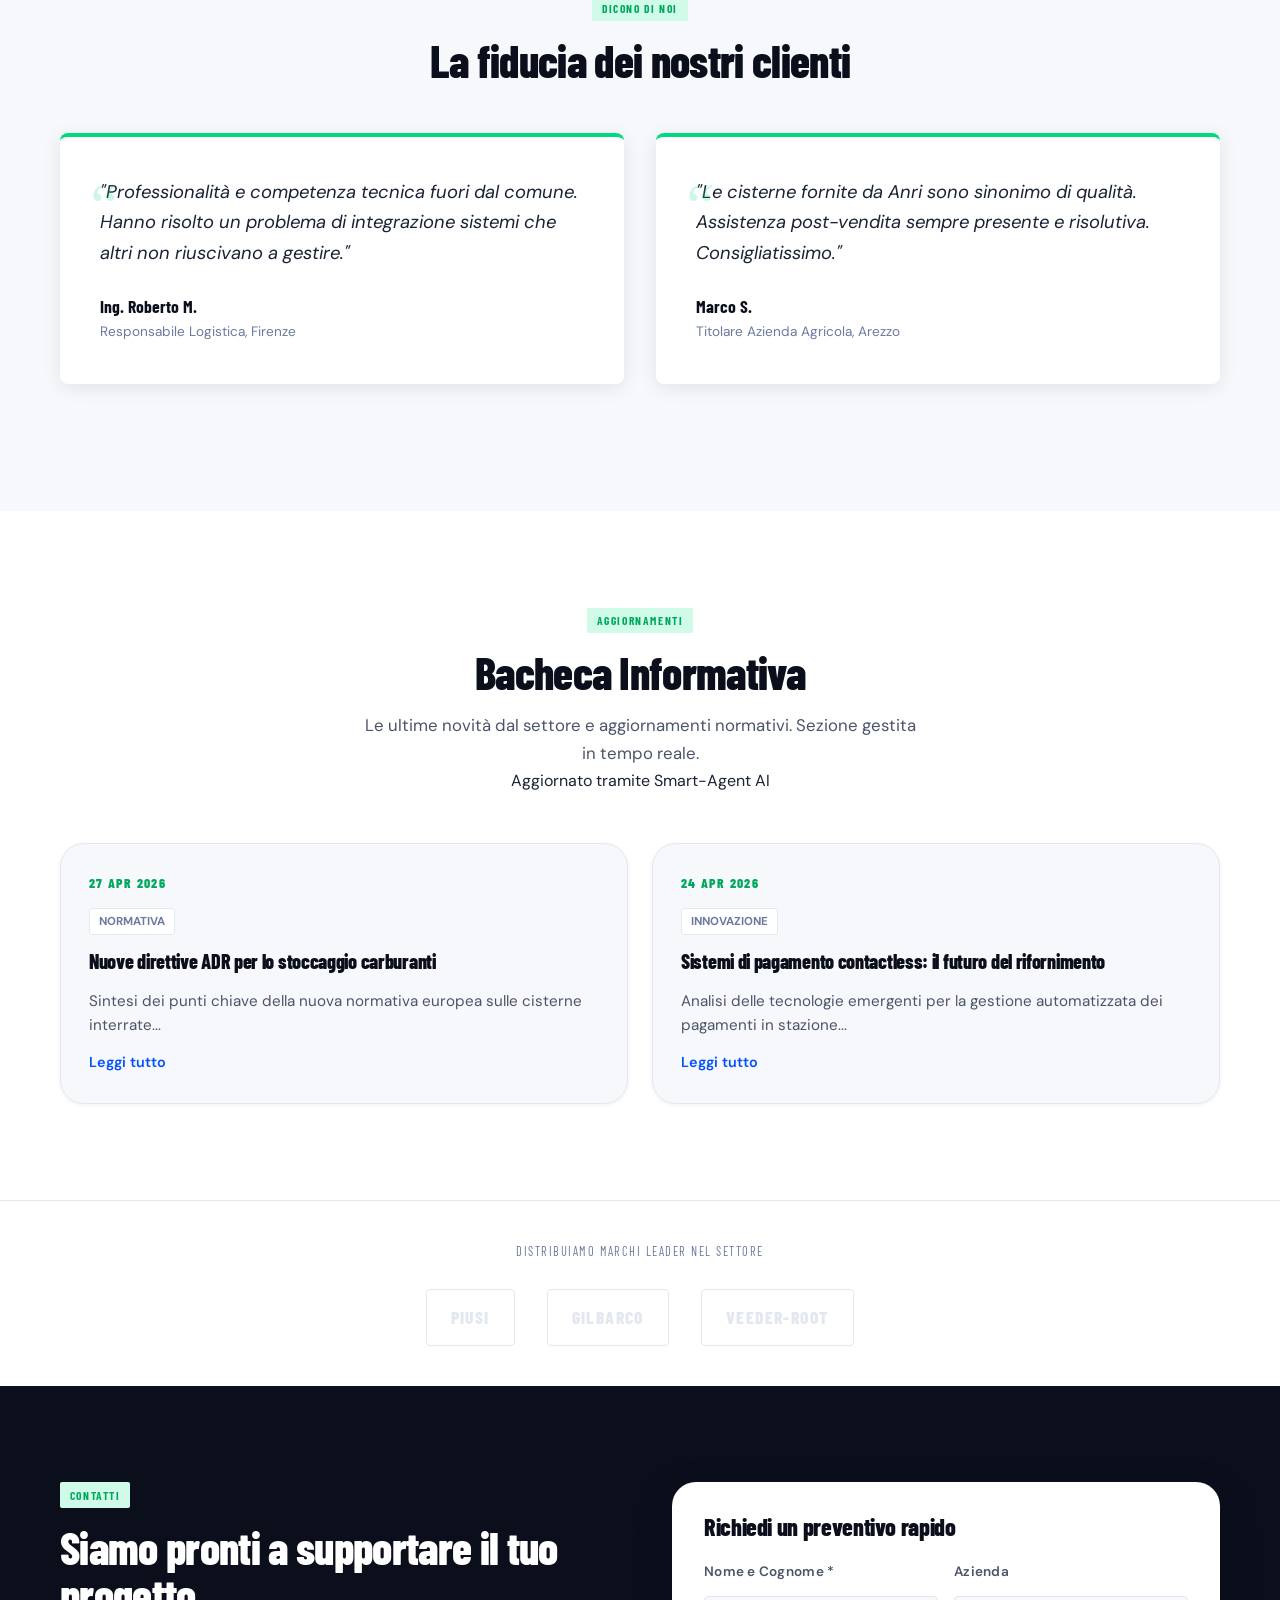
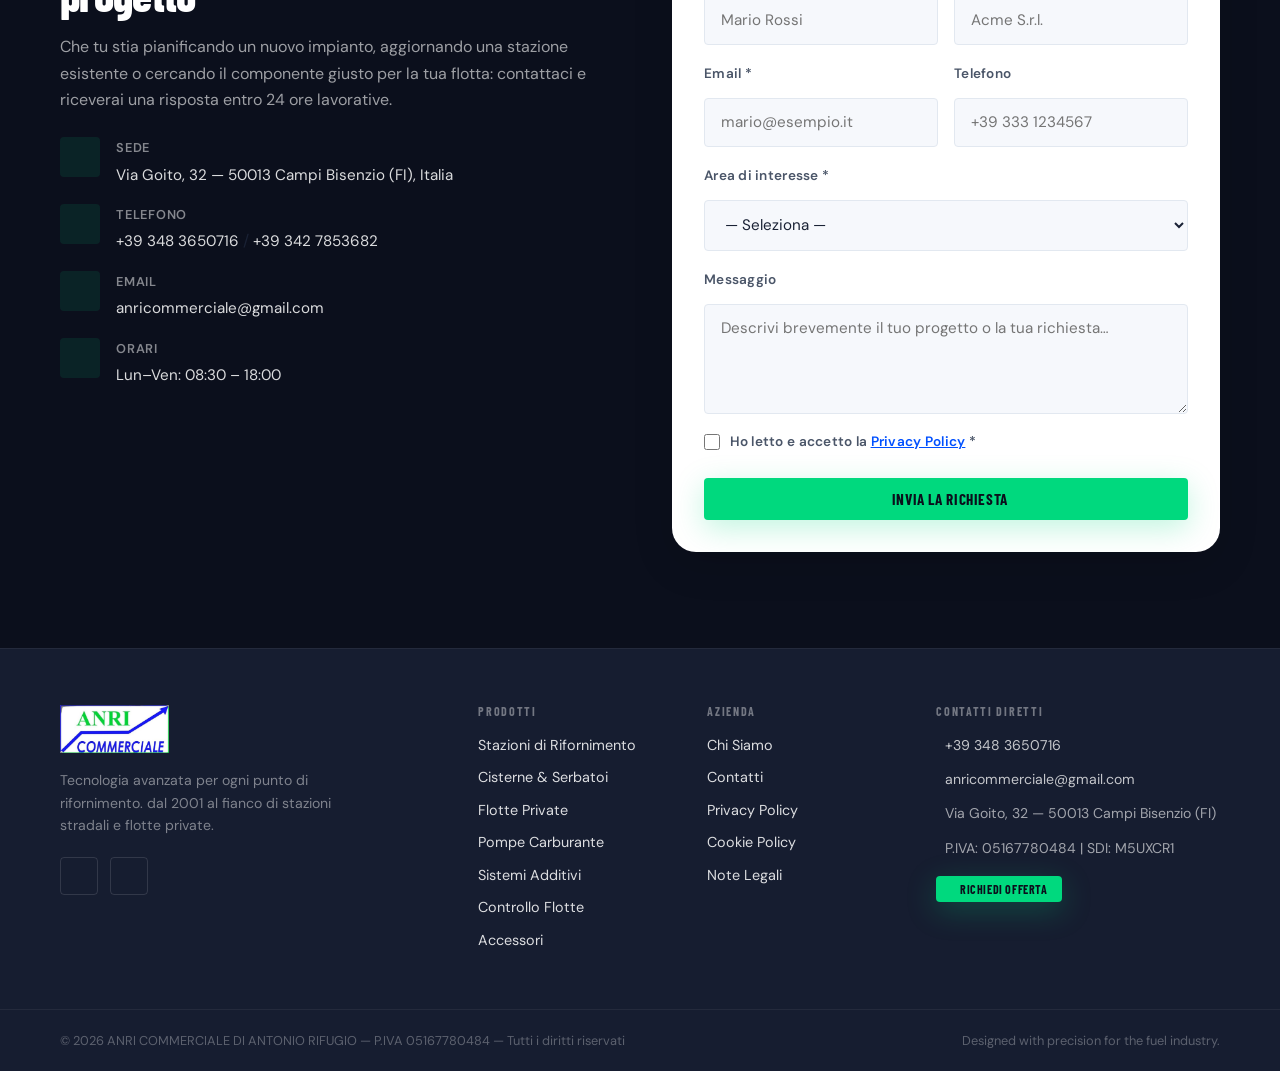
==== commit a0d180fd: "Antigravity2.0 is in the game" ====
--- a/index.html
+++ b/index.html
@@ -5,14 +5,8 @@
   <meta charset="UTF-8" />
   <meta name="viewport" content="width=device-width, initial-scale=1.0" />
 
-  <!-- Global site tag (gtag.js) - Google Analytics -->
-  <script async src="https://www.googletagmanager.com/gtag/js?id=G-XXXXXXXXXX"></script>
-  <script>
-    window.dataLayer = window.dataLayer || [];
-    function gtag() { dataLayer.push(arguments); }
-    gtag('js', new Date());
-    gtag('config', 'G-XXXXXXXXXX');
-  </script>
+  <!-- Google Analytics (centralizzato) -->
+  <script src="js/analytics.js"></script>
 
 
   <!-- ===== SEO META TAGS ===== -->
@@ -359,7 +353,7 @@
           <!-- Categoria 2: Cisterne -->
           <article class="cat-card" id="cisterne">
             <div class="cat-card-img-wrap">
-              <img src="img/Cisterna.jpg" alt="Cisterna interrata per deposito carburante" width="700" height="450"
+              <img src="img/Cisterna.webp" alt="Cisterna interrata per deposito carburante" width="700" height="450"
                 loading="lazy" />
               <div class="cat-card-overlay"></div>
             </div>
@@ -407,7 +401,7 @@
           <!-- Categoria 4: Datacenter -->
           <article class="cat-card" id="datacenter">
             <div class="cat-card-img-wrap">
-              <img src="img/Datacenter.jpg" alt="Sistemi di stoccaggio per Datacenter" width="700" height="450"
+              <img src="img/Datacenter.webp" alt="Sistemi di stoccaggio per Datacenter" width="700" height="450"
                 loading="lazy" />
               <div class="cat-card-overlay"></div>
             </div>
